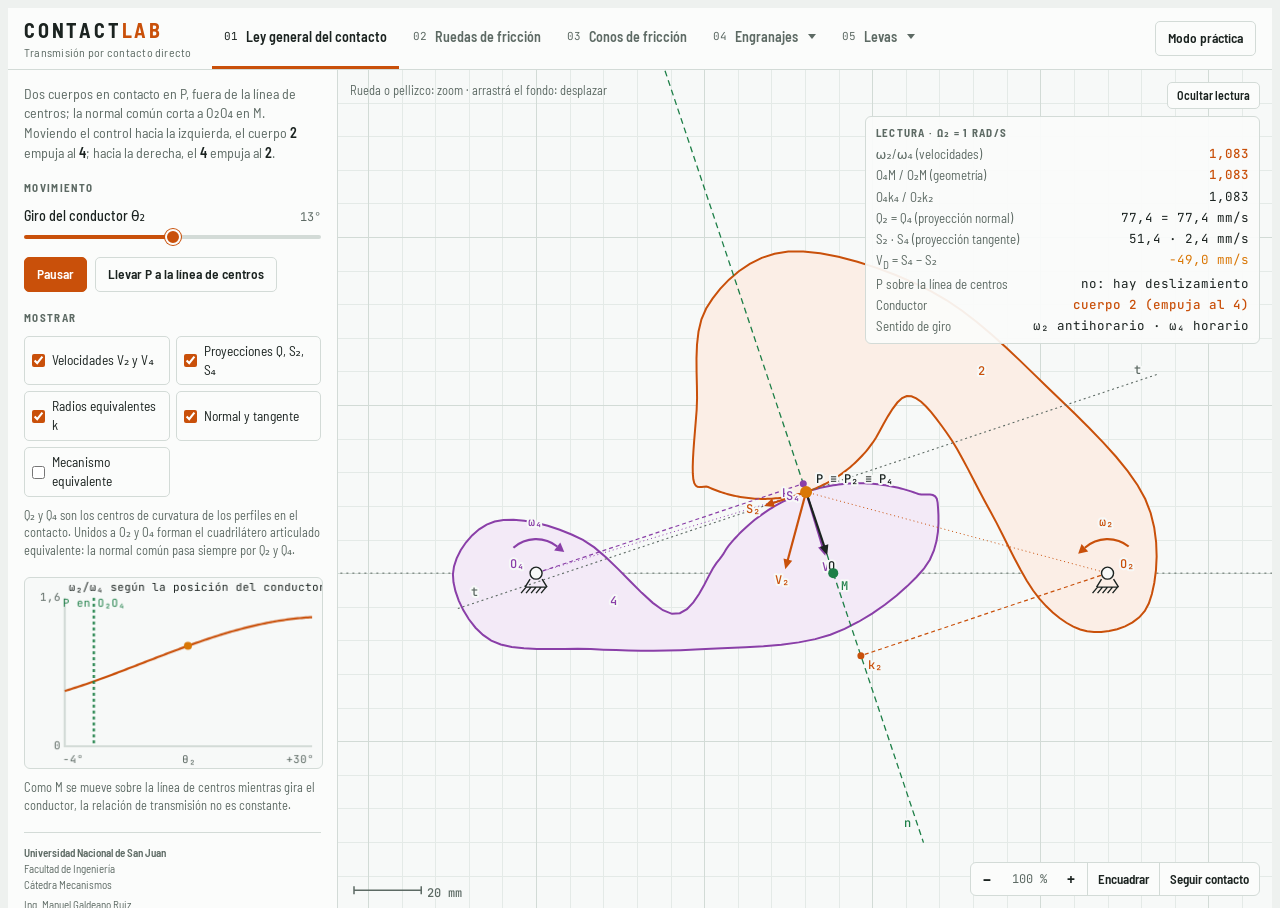
==== herramientas/contactlab.html @ d91495c5 "Primera version del sitio" ====
<!DOCTYPE html>
<html lang="es">
<meta charset="UTF-8">
<meta name="viewport" content="width=device-width, initial-scale=1, viewport-fit=cover">
<!--
  CONTACTLAB — Transmisión por contacto directo
  Universidad Nacional de San Juan — Facultad de Ingeniería — Cátedra Mecanismos
  Desarrollo: Ing. Manuel Galdeano Ruiz
  Material didáctico de la Cátedra Mecanismos (FI-UNSJ).
-->
<meta name="author" content="Ing. Manuel Galdeano Ruiz — Cátedra Mecanismos, Facultad de Ingeniería, Universidad Nacional de San Juan">
<title>CONTACTLAB</title>
<link rel="preconnect" href="https://fonts.googleapis.com">
<link rel="preconnect" href="https://fonts.gstatic.com" crossorigin>
<link rel="stylesheet" href="https://fonts.googleapis.com/css2?family=Barlow+Semi+Condensed:wght@400;500;600;700&family=JetBrains+Mono:wght@400;500&display=swap">
<style>
/* Layout: banco de trabajo — barra de módulos arriba, panel de control a la izquierda, lámina milimetrada a la derecha */
:root{
  --bg:#eef1ef; --panel:#fbfcfb; --canvas:#f7f9f8; --ink:#1b2320; --muted:#5d6a64; --line:#d3dbd7;
  --grid:#e4eae7; --grid2:#d2dbd6;
  --b1:#c9500a; --b1f:#fbeee6; --b2:#8a3fa8; --b2f:#f3eaf7; --geo:#1d7f47; --hot:#d97706; --warn:#c0392b;
  --accent:#c9500a; --accent-ink:#ffffff;
  --l1:#6b7570; --l2:#1f6fb2; --l3:#1d7f47; --l4:#c9500a; --l5:#8a3fa8; --l6:#0f8b8d;
  --f-ui:"Barlow Semi Condensed","Arial Narrow",system-ui,sans-serif;
  --f-mono:"JetBrains Mono",ui-monospace,"SFMono-Regular",Consolas,monospace;
}
@media (prefers-color-scheme: dark){ :root:not([data-theme="light"]){
  --bg:#0f1412; --panel:#151b19; --canvas:#111715; --ink:#e4eae7; --muted:#8f9d97; --line:#2a3430;
  --grid:#18201d; --grid2:#222c28;
  --b1:#ff8a3d; --b1f:rgba(255,138,61,.13); --b2:#c693e6; --b2f:rgba(198,147,230,.13); --geo:#4fcf89; --hot:#ffc24a; --warn:#ff6b5b;
  --accent:#ff8a3d; --accent-ink:#1b1208; --l1:#a3ada8; --l2:#6aaef0; --l3:#4fcf89; --l4:#ff8a3d; --l5:#c693e6; --l6:#4fd1d3; color-scheme:dark }}
:root[data-theme="dark"]{
  --bg:#0f1412; --panel:#151b19; --canvas:#111715; --ink:#e4eae7; --muted:#8f9d97; --line:#2a3430;
  --grid:#18201d; --grid2:#222c28;
  --b1:#ff8a3d; --b1f:rgba(255,138,61,.13); --b2:#c693e6; --b2f:rgba(198,147,230,.13); --geo:#4fcf89; --hot:#ffc24a; --warn:#ff6b5b;
  --accent:#ff8a3d; --accent-ink:#1b1208; --l1:#a3ada8; --l2:#6aaef0; --l3:#4fcf89; --l4:#ff8a3d; --l5:#c693e6; --l6:#4fd1d3; color-scheme:dark }

html,body{height:100%}
[hidden]{display:none!important}
body{background:var(--bg);color:var(--ink);font-family:var(--f-ui);font-size:15px;line-height:1.4}
.app{display:grid;grid-template-rows:auto 1fr;height:100%}

.top{display:flex;align-items:stretch;gap:20px;padding-inline:16px;background:var(--panel);border-bottom:1px solid var(--line);flex-wrap:wrap}
.brand{display:flex;flex-direction:column;justify-content:center;padding-block:8px}
.brand b{font-weight:700;font-size:20px;letter-spacing:.14em}
.brand b span{color:var(--accent)}
.brand small{font-size:12px;color:var(--muted);letter-spacing:.02em}
.tabs{display:flex;gap:2px;overflow-x:auto;min-width:0;flex:1}
.tab{all:unset;cursor:pointer;display:flex;align-items:center;gap:8px;padding:0 12px;font-size:14px;font-weight:600;color:var(--muted);border-bottom:3px solid transparent;white-space:nowrap;min-height:52px}
.tab .n{font-family:var(--f-mono);font-size:11px;font-weight:400}
.tab .soon{font-size:10px;font-weight:600;letter-spacing:.08em;text-transform:uppercase;border:1px solid var(--line);padding:1px 5px;border-radius:3px}
.tab:hover{color:var(--ink)}
.tab[aria-selected="true"]{color:var(--ink);border-bottom-color:var(--accent)}
.tab:focus-visible{outline:2px solid var(--accent);outline-offset:-2px}

.work{display:grid;grid-template-columns:330px minmax(0,1fr);min-height:0}
.panel{overflow-y:auto;background:var(--panel);border-right:1px solid var(--line);padding:14px 16px 24px;display:flex;flex-direction:column;gap:18px;min-height:0}
.sec{display:flex;flex-direction:column;gap:10px}
.sec h3{margin:0;font-size:11px;font-weight:700;letter-spacing:.12em;text-transform:uppercase;color:var(--muted)}
.lead{margin:0;font-size:14px;color:var(--muted)}
.lead strong{color:var(--ink);font-weight:600}

.seg{display:grid;grid-template-columns:1fr 1fr;border:1px solid var(--line);border-radius:6px;overflow:hidden}
.seg button{all:unset;cursor:pointer;text-align:center;padding:7px 6px;font-size:13px;font-weight:600;color:var(--muted)}
.seg button+button{border-left:1px solid var(--line)}
.seg button[aria-pressed="true"]{background:var(--ink);color:var(--panel)}
.seg button:focus-visible{outline:2px solid var(--accent);outline-offset:-2px}

.field{display:grid;grid-template-columns:1fr auto;gap:2px 8px;align-items:baseline}
.field label{font-size:14px;font-weight:500}
.field output{font-family:var(--f-mono);font-size:12px;color:var(--muted);font-variant-numeric:tabular-nums}
.field input[type=range]{grid-column:1/-1;width:100%;accent-color:var(--accent);margin:0}
.ticks{grid-column:1/-1;position:relative;height:14px;margin:0 8px}
.ticks span{position:absolute;left:var(--p);transform:translateX(-50%);font-family:var(--f-mono);font-size:10.5px;color:var(--muted)}
.ticks span::before{content:"";position:absolute;left:50%;top:-5px;width:1px;height:4px;background:var(--muted)}
.tylist{display:flex;flex-wrap:wrap;gap:5px}
.tylist span{flex-basis:100%;font-size:12px;color:var(--muted);margin-top:4px}
.tylist button{all:unset;cursor:pointer;padding:5px 10px;border:1px solid var(--line);border-radius:5px;font-size:13.5px;font-weight:600}
.tylist button[aria-pressed="true"]{background:var(--ink);color:var(--panel);border-color:var(--ink)}
.tylist button:focus-visible{outline:2px solid var(--accent);outline-offset:2px}
.tinfo{border-top:1px solid var(--line);background:var(--panel);max-height:34%;overflow:auto;padding:10px 16px 14px;flex:none}
.tinfo table{border-collapse:collapse;width:100%;font-size:13.5px;min-width:640px}
.tinfo th,.tinfo td{text-align:left;vertical-align:top;padding:5px 10px;border-bottom:1px solid var(--line)}
.tinfo thead th{font-size:12px;font-weight:700;color:var(--muted)}
.tinfo tbody th{font-weight:500;color:var(--muted);width:30%}
.tinfo td{font-family:var(--f-mono);font-size:12.5px;font-variant-numeric:tabular-nums}
.tinfo table.list{min-width:0} .tinfo table.list td{font-family:var(--f-ui);font-size:14px}
.tinfo .sel{background:color-mix(in srgb,var(--accent) 9%,transparent);color:var(--ink)}
.tinfo tr.gap th,.tinfo tr.gap td{border-top:2px solid var(--line)}
.tinfo .cap{margin-top:8px;max-width:90ch}
.legend{width:100%;height:auto;display:block}
.legend .lg-a{stroke:var(--muted)} .legend .lg-p{stroke:var(--muted)} .legend .lg-b{stroke:var(--geo)} .legend .lg-f{stroke:var(--hot)} .legend .lg-u{stroke:var(--warn)} .legend .lg-c{stroke:var(--b2)}
.legend .lg-t{fill:var(--ink);font:12.5px var(--f-ui)}
.field.flash{animation:flash 1.6s ease 2}
@keyframes flash{50%{background:color-mix(in srgb,var(--accent) 18%,transparent)}}

.toggles{display:grid;grid-template-columns:1fr 1fr;gap:6px}
.chk{display:flex;align-items:center;gap:7px;font-size:13.5px;cursor:pointer;padding:5px 7px;border:1px solid var(--line);border-radius:5px}
.chk input{accent-color:var(--accent);margin:0}
.chk i{width:10px;height:10px;border-radius:2px;flex:none}

.row{display:flex;gap:8px;flex-wrap:wrap}
.btn{all:unset;cursor:pointer;padding:7px 12px;border:1px solid var(--line);border-radius:5px;font-size:13.5px;font-weight:600;display:inline-flex;align-items:center;gap:6px}
.btn.primary{background:var(--accent);border-color:var(--accent);color:var(--accent-ink)}
.btn:hover{border-color:var(--ink)}
.btn:focus-visible{outline:2px solid var(--accent);outline-offset:2px}

#chart,#fchart,.pchart{width:100%;height:190px;display:block;border:1px solid var(--line);border-radius:6px;background:var(--canvas)}
.cap{font-size:12.5px;color:var(--muted);margin:0}

.stage{position:relative;display:flex;flex-direction:column;min-width:0;min-height:0}
.cvwrap{position:relative;flex:1;min-height:0;background:var(--canvas)}
#cv{position:absolute;inset:0;width:100%;height:100%;display:block;touch-action:none;cursor:grab}
#cv.drag{cursor:grabbing}
.readout{position:absolute;top:12px;right:12px;background:color-mix(in srgb,var(--panel) 92%,transparent);border:1px solid var(--line);border-radius:6px;padding:8px 10px;min-width:220px;pointer-events:none}
.readout dl{margin:0;display:grid;grid-template-columns:auto auto;gap:3px 14px}
.readout dt{font-size:13px;color:var(--muted)}
.readout dd{margin:0;text-align:right;font-family:var(--f-mono);font-size:12.5px;font-variant-numeric:tabular-nums}
.readout dd.key{color:var(--accent);font-weight:500}
.readout .rt{font-size:11px;font-weight:700;letter-spacing:.12em;text-transform:uppercase;color:var(--muted);margin-bottom:5px}
.hint{position:absolute;left:12px;top:12px;font-size:12.5px;color:var(--muted);pointer-events:none;max-width:calc(100% - 280px)}
.zoombar{position:absolute;right:12px;bottom:12px;display:flex;align-items:center;background:var(--panel);border:1px solid var(--line);border-radius:6px;overflow:hidden}
.zoombar button{all:unset;cursor:pointer;min-width:32px;height:32px;display:grid;place-items:center;font-size:17px;font-weight:600;color:var(--ink)}
.zoombar button.txt{font-size:13px;padding:0 10px;border-left:1px solid var(--line)}
.zoombar button:hover{background:var(--bg)}
.zoombar button[aria-pressed="true"]{background:var(--accent);color:var(--accent-ink)}
.zoombar button:focus-visible{outline:2px solid var(--accent);outline-offset:-2px}
.zoombar output{font-family:var(--f-mono);font-size:12px;min-width:52px;text-align:center;font-variant-numeric:tabular-nums;color:var(--muted)}

.guide{border-top:1px solid var(--line);background:var(--panel);padding:10px 16px 12px;display:grid;grid-template-columns:auto minmax(0,1fr);gap:6px 18px;align-items:start}
.steps{display:flex;gap:4px;grid-row:span 2}
.steps button{all:unset;cursor:pointer;width:30px;height:30px;display:grid;place-items:center;border:1px solid var(--line);border-radius:50%;font-family:var(--f-mono);font-size:12px}
.steps button[aria-current="true"]{background:var(--accent);border-color:var(--accent);color:var(--accent-ink)}
.steps button:focus-visible{outline:2px solid var(--accent);outline-offset:2px}
.guide h4{margin:0;font-size:16px;font-weight:700;text-wrap:balance}
.guide p{margin:0;font-size:14.5px;max-width:78ch;color:var(--ink)}
.guide p em{font-style:normal;font-family:var(--f-mono);font-size:12.5px}

.soonbox{position:absolute;inset:0;display:grid;place-items:center;padding:24px;overflow:auto}
.soonbox .card{max-width:560px;background:var(--panel);border:1px solid var(--line);border-radius:8px;padding:20px 22px}
.soonbox h2{margin:0 0 4px;font-size:22px;text-wrap:balance}
.soonbox ul{margin:10px 0 0;padding-left:18px;display:grid;gap:5px}
.tag{display:inline-block;font-size:10.5px;font-weight:700;letter-spacing:.1em;text-transform:uppercase;color:var(--accent);margin-bottom:6px}

@media (max-width:860px){
  html,body{height:auto}
  .app{height:auto;display:block}
  .work{display:flex;flex-direction:column}
  .stage{order:-1}
  .cvwrap{height:62vh;flex:none}
  .panel{border-right:0;border-top:1px solid var(--line);overflow:visible}
  .readout{position:static;margin:10px 16px 0;min-width:0}
  .hint{display:none}
  .guide{grid-template-columns:1fr}
  .steps{grid-row:auto}
}
@media (prefers-reduced-motion:reduce){ .field.flash{animation:none} }

.lclass table{border-collapse:collapse;width:100%;table-layout:fixed}
.lclass td{border:1px solid var(--line);padding:6px 7px;font-size:12.5px;line-height:1.35;vertical-align:top;color:var(--muted)}
.lclass td b{color:var(--ink);font-weight:600}
.lclass td em{font-style:normal;color:var(--accent);font-weight:700}
.lclass td.hit{background:color-mix(in srgb,var(--accent) 12%,transparent);border-color:var(--accent);color:var(--ink)}

.pracbtn{all:unset;cursor:pointer;align-self:center;margin-left:auto;padding:7px 12px;border:1px solid var(--line);border-radius:5px;font-size:13.5px;font-weight:600;white-space:nowrap}
.pracbtn[aria-pressed="true"]{background:var(--accent);border-color:var(--accent);color:var(--accent-ink)}
.pracbtn:focus-visible,.rotools button:focus-visible,.lnk:focus-visible{outline:2px solid var(--accent);outline-offset:2px}
.rotools{position:absolute;top:12px;right:12px;display:flex;gap:6px;z-index:3}
.rotools button{all:unset;cursor:pointer;font-size:12px;font-weight:600;padding:4px 9px;border:1px solid var(--line);border-radius:5px;background:var(--panel);color:var(--ink)}
.readout{top:46px}
.readout.collapsed{display:none}
.readout.hidevals dd{filter:blur(6px);user-select:none}
.prac{position:absolute;left:12px;bottom:56px;width:min(360px,calc(100% - 24px));background:var(--panel);border:1px solid var(--accent);border-radius:8px;padding:12px 14px;z-index:3;display:flex;flex-direction:column;gap:8px;font-size:14px}
.prac p{margin:0}
.prac .prh{display:flex;justify-content:space-between;align-items:center}
.prac input,.prac select{flex:1;min-width:0;font:inherit;padding:6px 8px;border:1px solid var(--line);border-radius:5px;background:var(--canvas);color:var(--ink)}
.prac .ok{color:var(--geo);font-weight:700} .prac .bad{color:var(--warn);font-weight:700}
.lnk{all:unset;cursor:pointer;color:var(--accent);font-weight:600;font-size:13px;text-decoration:underline;text-underline-offset:2px;align-self:flex-start}
@media (max-width:860px){ .rotools{position:static;justify-content:flex-end;margin:8px 16px 0} .prac{position:static;width:auto;margin:10px 16px 0} }

/* ---------- pestañas con menú desplegable ---------- */
.tab.dd .tl{display:flex;flex-direction:column;line-height:1.1}
.tab.dd .tl small{font-size:11.5px;font-weight:500;color:var(--muted)}
.tab.dd .tl small:empty{display:none}
.tab.dd .car{width:0;height:0;border-left:4px solid transparent;border-right:4px solid transparent;border-top:5px solid currentColor;margin-left:2px}
.tab.dd[aria-expanded="true"]{color:var(--ink);background:var(--bg)}
.ddmenu{position:fixed;z-index:20;min-width:250px;background:var(--panel);border:1px solid var(--line);border-radius:8px;padding:5px;box-shadow:0 10px 28px rgba(0,0,0,.16);display:flex;flex-direction:column}
.ddmenu button{all:unset;cursor:pointer;display:flex;gap:10px;align-items:baseline;padding:8px 10px;border-radius:5px;font-size:14px;font-weight:600;color:var(--ink)}
.ddmenu button .n{font-family:var(--f-mono);font-size:11px;font-weight:400;color:var(--muted);min-width:24px}
.ddmenu button:hover,.ddmenu button:focus-visible{background:var(--bg);outline:none}
.ddmenu button[aria-current="true"]{background:color-mix(in srgb,var(--accent) 12%,transparent)}
.ddmenu button[aria-current="true"] .n{color:var(--accent)}

/* ---------- levas ---------- */
.sel{font:inherit;font-size:13.5px;padding:6px 8px;border:1px solid var(--line);border-radius:5px;background:var(--canvas);color:var(--ink);width:100%}
.prog{display:flex;flex-direction:column;gap:4px}
.prog .ph,.prog .pr{display:grid;grid-template-columns:20px 44px 54px 50px minmax(0,1fr) 24px;gap:4px;align-items:center}
.prog .ph{font-size:11px;color:var(--muted);font-weight:600}
.prog .pr>b{font-family:var(--f-mono);font-size:11px;color:var(--muted);font-weight:400;text-align:right}
.prog select,.prog input{font:inherit;font-size:13px;padding:4px 4px;border:1px solid var(--line);border-radius:4px;background:var(--canvas);color:var(--ink);min-width:0;width:100%;box-sizing:border-box}
.prog input{font-family:var(--f-mono);font-size:12px}
.prog input:disabled,.prog select:disabled{opacity:.35}
.prog button{all:unset;cursor:pointer;text-align:center;color:var(--muted);font-size:16px;border-radius:4px}
.prog button:hover{color:var(--warn)}
.prog button:focus-visible,.sel:focus-visible{outline:2px solid var(--accent);outline-offset:1px}
.prog .auto{font-size:12px;color:var(--muted);padding-left:24px}
.sum{font-family:var(--f-mono);font-size:12px;color:var(--muted)}
.sum.bad{color:var(--warn)}
.seg.seg5{grid-template-columns:repeat(5,1fr)}
.tylist button:disabled{opacity:.35;cursor:not-allowed}
.readout.rl{top:auto;bottom:46px;left:12px;right:auto}
.rotools.rl{top:auto;bottom:12px;left:12px;right:auto}
.prac.rl{left:auto;right:12px}
@media (max-width:860px){ .readout.rl{position:static;margin:10px 16px 0} .rotools.rl{position:static} }
.readout.rb{top:auto;bottom:56px}
.tinfo.compact{max-height:28%;padding-top:4px}
.tinfo.compact th,.tinfo.compact td{padding:3px 8px}
.tinfo.compact td{font-size:12.5px!important}
.readout.rl{max-width:min(390px,calc(36vw - 140px));min-width:0}
@media (max-width:860px){ .readout.rl{max-width:none} }
.seg.seg6{grid-template-columns:repeat(6,1fr)}
.kgrid{display:grid;grid-template-columns:repeat(auto-fit,minmax(150px,1fr));gap:8px}
.kcard{border:1px solid var(--line);border-radius:7px;padding:6px 10px 8px;background:var(--canvas)}
.kcard.cur{border-color:var(--accent);box-shadow:inset 0 0 0 1px var(--accent)}
.kcard.off{opacity:.5}
.kcard h5{margin:0 0 4px;font-size:12.5px;font-weight:700;display:flex;gap:7px;align-items:center}
.kcard h5 b{display:inline-grid;place-items:center;width:18px;height:18px;border-radius:50%;background:var(--ink);color:var(--panel);font:700 10.5px var(--f-mono)}
.kcard.cur h5 b{background:var(--accent);color:var(--accent-ink)}
.kcard dl{margin:0;display:grid;grid-template-columns:auto auto;gap:2px 10px}
.kcard dt{font-size:12.5px;color:var(--muted)}
.kcard dd{margin:0;text-align:right;font:12px var(--f-mono);font-variant-numeric:tabular-nums}
.kcard dd.key{color:var(--accent);font-weight:600}
.zoombar.zt{top:48px;bottom:auto;right:22px}
.seg.seg3{grid-template-columns:repeat(3,1fr)}

/* ---------- sliders con estilo propio (iguales en todos los navegadores y temas) ---------- */
input[type=range]{-webkit-appearance:none;appearance:none;background:transparent;height:20px;cursor:pointer;margin:0;padding:0}
input[type=range]:focus{outline:none}
input[type=range]::-webkit-slider-runnable-track{height:4px;border-radius:2px;background:var(--line);border:0}
input[type=range]::-webkit-slider-thumb{-webkit-appearance:none;appearance:none;width:16px;height:16px;border-radius:50%;background:var(--accent);border:2px solid var(--panel);box-shadow:0 0 0 1px var(--accent);margin-top:-6px}
input[type=range]::-moz-range-track{height:4px;border-radius:2px;background:var(--line);border:0}
input[type=range]::-moz-range-progress{height:4px;border-radius:2px;background:var(--accent)}
input[type=range]::-moz-range-thumb{width:14px;height:14px;border-radius:50%;background:var(--accent);border:2px solid var(--panel);box-shadow:0 0 0 1px var(--accent)}
input[type=range]:focus-visible::-webkit-slider-thumb{box-shadow:0 0 0 3px color-mix(in srgb,var(--accent) 35%,transparent)}
input[type=range]:focus-visible::-moz-range-thumb{box-shadow:0 0 0 3px color-mix(in srgb,var(--accent) 35%,transparent)}
@media (forced-colors: active){ input[type=range]{forced-color-adjust:auto} }
input[type=range]::-webkit-slider-runnable-track{background:linear-gradient(to right,var(--accent) 0 var(--fill,0%),var(--line) var(--fill,0%) 100%)}

/* Créditos institucionales */
.credits{margin-top:auto;padding-top:12px;border-top:1px solid var(--line);font-size:11px;line-height:1.45;color:var(--muted)}
.credits b{display:block;font-weight:600}
.credits .c{}
.credits .d{margin-top:4px}
</style>

<div class="app">
  <header class="top">
    <div class="brand"><b>CONTACT<span>LAB</span></b><small>Transmisión por contacto directo</small></div>
    <nav class="tabs" aria-label="Módulos">
      <button class="tab" data-go="ley"><span class="n">01</span>Ley general del contacto</button>
      <button class="tab" data-go="fric"><span class="n">02</span>Ruedas de fricción</button>
      <button class="tab" data-go="cono"><span class="n">03</span>Conos de fricción</button>
      <button class="tab dd" data-menu="eng" aria-haspopup="menu" aria-expanded="false" aria-controls="menu-eng"><span class="n">04</span><span class="tl">Engranajes<small id="sub-eng"></small></span><span class="car" aria-hidden="true"></span></button>
      <button class="tab dd" data-menu="cam" aria-haspopup="menu" aria-expanded="false" aria-controls="menu-cam"><span class="n">05</span><span class="tl">Levas<small id="sub-cam"></small></span><span class="car" aria-hidden="true"></span></button>
    </nav>
    <div class="ddmenu" id="menu-eng" role="menu" aria-label="Engranajes" hidden>
      <button role="menuitem" data-go="inv"><span class="n">4.1</span>Evolvente y ley del engrane</button>
      <button role="menuitem" data-go="gear-dent"><span class="n">4.2</span>Dentado e interferencia</button>
      <button role="menuitem" data-go="gear-tipos"><span class="n">4.3</span>Tipos de engranajes</button>
      <button role="menuitem" data-go="tren"><span class="n">4.4</span>Trenes de engranajes</button>
    </div>
    <div class="ddmenu" id="menu-cam" role="menu" aria-label="Levas" hidden>
      <button role="menuitem" data-go="cam-tipos"><span class="n">5.1</span>Partes, seguidores y cierre</button>
      <button role="menuitem" data-go="cam-cons"><span class="n">5.2</span>Construcción y dimensionamiento</button>
      <button role="menuitem" data-go="cam-sva"><span class="n">5.3</span>Análisis SVA</button>
      <button role="menuitem" data-go="cam-comp"><span class="n">5.4</span>Comparar movimientos</button>
      <button role="menuitem" data-go="cam-cin"><span class="n">5.5</span>Cinética de levas</button>
    </div>
    <button class="pracbtn" id="pracbtn" aria-pressed="false">Modo práctica</button>
  </header>

  <main class="work">
    <aside class="panel" id="panel">
      <!-- ===== LEY GENERAL ===== -->
      <div data-panel="ley" class="sec" style="gap:18px" hidden>
        <p class="lead">Dos cuerpos en contacto en P, fuera de la línea de centros; la normal común corta a O₂O₄ en M. Moviendo el control hacia la izquierda, el cuerpo <strong>2</strong> empuja al <strong>4</strong>; hacia la derecha, el <strong>4</strong> empuja al <strong>2</strong>.</p>
        <div class="sec">
          <h3>Movimiento</h3>
          <div class="field"><label for="lth">Giro del conductor θ₂</label><output id="o-lth"></output><input type="range" id="lth" min="-4" max="30" step="1" value="20"></div>
          <div class="row"><button class="btn primary" id="lplay">Pausar</button><button class="btn" id="lzero">Llevar P a la línea de centros</button></div>
        </div>
        <div class="sec">
          <h3>Mostrar</h3>
          <div class="toggles">
            <label class="chk"><input type="checkbox" id="ls-vel" checked>Velocidades V₂ y V₄</label>
            <label class="chk"><input type="checkbox" id="ls-comp" checked>Proyecciones Q, S₂, S₄</label>
            <label class="chk"><input type="checkbox" id="ls-k" checked>Radios equivalentes k</label>
            <label class="chk"><input type="checkbox" id="ls-nt" checked>Normal y tangente</label>
            <label class="chk"><input type="checkbox" id="ls-eq">Mecanismo equivalente</label>
          </div>
          <p class="cap">Q₂ y Q₄ son los centros de curvatura de los perfiles en el contacto. Unidos a O₂ y O₄ forman el cuadrilátero articulado equivalente: la normal común pasa siempre por Q₂ y Q₄.</p>
        </div>
        <div class="sec">
          <canvas id="lchart" class="pchart" aria-label="Relación de velocidades según la posición del conductor"></canvas>
          <p class="cap">Como M se mueve sobre la línea de centros mientras gira el conductor, la relación de transmisión no es constante.</p>
        </div>
      </div>

      <!-- ===== CONOS DE FRICCIÓN ===== -->
      <div data-panel="cono" class="sec" style="gap:18px" hidden>
        <p class="lead">Ejes que se cortan en D. Cono <strong>2</strong> conductor y cono <strong>3</strong> conducido, en contacto a lo largo de una generatriz común.</p>
        <div class="sec">
          <h3>Contacto</h3>
          <div class="seg" role="group" aria-label="Tipo de contacto">
            <button id="cn-ext" aria-pressed="true">Exterior</button>
            <button id="cn-int" aria-pressed="false">Interior</button>
          </div>
        </div>
        <div class="sec">
          <h3>Datos de diseño</h3>
          <div class="field"><label for="cnrel">Relación ω₂/ω₃</label><output id="o-cnrel"></output><input type="range" id="cnrel" min="-100" max="100" step="1" value="43"></div>
          <div class="field"><label for="cnphi">Ángulo entre ejes φ</label><output id="o-cnphi"></output><input type="range" id="cnphi" min="20" max="160" step="1" value="90"></div>
          <p class="cap">La app calcula θ y β. En P y P′ se ven los triángulos semejantes: PC/PB = P′C′/P′B′ = ω₂/ω₃.</p>
        </div>
        <div class="sec">
          <h3>Condición de los vértices</h3>
          <div class="field"><label for="cndv">Separar el vértice del cono 3</label><output id="o-cndv"></output><input type="range" id="cndv" min="0" max="45" step="1" value="0"></div>
          <p class="cap">Con los vértices separados, la relación de radios cambia a lo largo de la generatriz: sólo un punto rueda sin deslizar y en el resto aparece velocidad de deslizamiento.</p>
        </div>
        <div class="sec">
          <canvas id="cnchart" class="pchart" aria-label="Velocidad de los puntos de la generatriz común según su distancia al vértice"></canvas>
          <p class="cap">Las velocidades son perpendiculares al plano del dibujo. Con vértices coincidentes, v₂ y v₃ son la misma recta que nace en D: rodadura pura en toda la faja.</p>
        </div>
      </div>

      <!-- ===== EVOLVENTE ===== -->
      <div data-panel="inv" class="sec" style="gap:18px" hidden>
        <p class="lead">Dos <strong>círculos base</strong> unidos por un hilo cruzado. Arrastrá cualquiera de los dos cuerpos para hacerlos girar.</p>

        <div class="sec">
          <h3>Modo</h3>
          <div class="seg" role="group" aria-label="Modo">
            <button id="m-gen" aria-pressed="true">Generación (1 par)</button>
            <button id="m-multi" aria-pressed="false">Flancos múltiples</button>
          </div>
        </div>

        <div class="sec">
          <h3>Geometría</h3>
          <div class="field"><label for="z1">N₂ · cuerpo 2 (conductor)</label><output id="o-z1"></output><input type="range" id="z1" min="10" max="40" step="1" value="24"></div>
          <div class="field"><label for="z2">N₄ · cuerpo 4 (conducido)</label><output id="o-z2"></output><input type="range" id="z2" min="10" max="40" step="1" value="16"></div>
          <div class="field" id="f-cr"><label for="cd">Distancia entre centros</label><output id="o-cd"></output><input type="range" id="cd" min="60" max="160" step="0.1" value="100"></div>
          <label class="chk" id="lock-wrap" hidden><input type="checkbox" id="lockang">Mantener el ángulo de presión al mover la distancia entre centros</label>
          <div class="field" id="f-ang"><label for="ang">Ángulo de presión</label><output id="o-ang"></output>
            <input type="range" id="ang" min="10" max="30" step="0.1" value="20" list="ang-ticks">
            <datalist id="ang-ticks"><option value="14.5"></option><option value="20"></option><option value="25"></option></datalist>
            <div class="ticks" aria-hidden="true"><span style="--p:22.5%">14,5°</span><span style="--p:50%">20°</span><span style="--p:75%">25°</span></div>
          </div>
          <p class="cap">N₂ y N₄ fijan la relación de transmisión. Con la distancia entre centros dan los radios primitivos R = O₂O₄·N/(N₂+N₄), y el ángulo de presión da los radios base r = R·cos α. Si movés sólo la distancia entre centros, los cuerpos son los mismos y lo que cambia es el ángulo de presión. En flancos múltiples podés mantener el ángulo fijo para estudiar interferencia: ahí cada distancia entre centros genera cuerpos nuevos.</p>
        </div>

        <div class="sec">
          <h3>Mostrar</h3>
          <div class="toggles">
            <label class="chk"><input type="checkbox" id="s-belt" checked><i style="background:var(--muted)"></i>Hilo cruzado</label>
            <label class="chk"><input type="checkbox" id="s-inv" checked><i style="background:var(--b1)"></i>Evolventes</label>
            <label class="chk"><input type="checkbox" id="s-geo"><i style="background:var(--geo)"></i>Normal y tangente</label>
            <label class="chk"><input type="checkbox" id="s-pitch"><i style="background:var(--geo)"></i>Primitivas + M</label>
            <label class="chk"><input type="checkbox" id="s-vel"><i style="background:var(--hot)"></i>Velocidades en P</label>
            <label class="chk"><input type="checkbox" id="s-sq" checked><i style="background:var(--b2)"></i>Cuadrados solidarios</label>
          </div>
        </div>

        <div class="sec">
          <h3>Movimiento</h3>
          <div class="row">
            <button class="btn primary" id="play">Pausar</button>
            <button class="btn" id="dir">Invertir sentido</button>
            <button class="btn" id="reset">Contacto en M</button>
          </div>
          <div class="field"><label for="spd">Velocidad de animación</label><output id="o-spd"></output><input type="range" id="spd" min="0.2" max="3" step="0.1" value="1"></div>
        </div>

        <div class="sec">
          <h3>A lo largo de la línea de acción</h3>
          <canvas id="chart" aria-label="Relación de transmisión y velocidad de deslizamiento en función de la posición del contacto"></canvas>
          <p class="cap">Eje horizontal: posición del contacto P sobre la línea de engrane, de C a E. La relación ω₄/ω₂ queda plana; el deslizamiento cambia de signo en M.</p>
        </div>
      </div>

      <!-- ===== FRICCIÓN ===== -->
      <div data-panel="fric" class="sec" style="gap:18px" hidden>
        <p class="lead">Rueda <strong>2</strong> conductora y rueda <strong>3</strong> conducida. P está sobre la línea de centros y M queda fijo: rodadura pura con relación constante, mientras la fuerza que pide la carga no supere <strong>μ·N</strong>.</p>
        <div class="sec">
          <h3>Contacto</h3>
          <div class="seg" role="group" aria-label="Tipo de contacto">
            <button id="f-ext" aria-pressed="true">Exterior</button>
            <button id="f-int" aria-pressed="false">Interior</button>
          </div>
        </div>
        <div class="sec">
          <h3>Geometría</h3>
          <div class="field"><label for="frel">Relación ω₂/ω₃</label><output id="o-frel"></output><input type="range" id="frel" min="-100" max="100" step="1" value="-29"></div>
          <div class="field"><label for="fC">Distancia entre centros O₂O₃</label><output id="o-fC"></output><input type="range" id="fC" min="40" max="220" step="1" value="130"></div>
          <p class="cap">Son los datos de diseño de la clase. La app calcula R₂ y R₃.</p>
        </div>
        <div class="sec">
          <h3>Cargas</h3>
          <div class="field"><label for="fmu">Coeficiente de rozamiento μ</label><output id="o-fmu"></output><input type="range" id="fmu" min="0.05" max="0.8" step="0.01" value="0.3"></div>
          <div class="field"><label for="fN">Fuerza de apriete N</label><output id="o-fN"></output><input type="range" id="fN" min="50" max="2000" step="10" value="600"></div>
          <div class="field"><label for="fT">Par resistente en la rueda 3 · T₃</label><output id="o-fT"></output><input type="range" id="fT" min="0" max="40" step="0.5" value="8"></div>
        </div>
        <div class="sec">
          <h3>Movimiento</h3>
          <div class="row"><button class="btn primary" id="fplay">Pausar</button></div>
        </div>
        <div class="sec">
          <h3>Capacidad de transmisión</h3>
          <canvas id="fchart" aria-label="Fuerza tangencial requerida frente al par resistente"></canvas>
          <p class="cap">La recta es F<sub>t</sub> = T₃ / R₃. Por encima de μ·N la rueda 2 patina y la relación de transmisión se pierde.</p>
        </div>
      </div>

      <!-- ===== ENGRANAJES ===== -->
      <div data-panel="gear" class="sec" style="gap:18px" hidden>
        <div class="seg" role="group" aria-label="Vista" hidden>
          <button id="gv-dent" aria-pressed="true">Dentado e interferencia</button>
          <button id="gv-tipos" aria-pressed="false">Tipos de engranajes</button>
        </div>
        <div id="gview-dent" class="sec" style="gap:18px">
        <p class="lead">Piñón <strong>(1)</strong> y rueda <strong>(2)</strong> talladas con cremallera normalizada: adendo = m, dedendo = 1,25 m, holgura en el fondo = 0,25 m.</p>
        <div class="sec">
          <h3>Diseño</h3>
          <div class="seg" role="group" aria-label="Forma de definir el par">
            <button id="gm-t" aria-pressed="true">Desde el torque</button>
            <button id="gm-m" aria-pressed="false">Elegir m y N</button>
          </div>
          <div class="field" data-gm="m" hidden><label for="gmm">Módulo m</label><output id="o-gmm"></output><input type="range" id="gmm" min="0" max="18" step="1" value="3"></div>
          <div class="field" data-gm="m" hidden><label for="gn2">N₂ · piñón</label><output id="o-gn2"></output><input type="range" id="gn2" min="5" max="80" step="1" value="10"></div>
          <div class="field" data-gm="m" hidden><label for="gn4">N₄ · rueda</label><output id="o-gn4"></output><input type="range" id="gn4" min="5" max="150" step="1" value="50"></div>
          <button class="btn" id="gpreset" data-gm="m" hidden>Ejemplo de clase: m = 1, N₂ = 10, N₄ = 50</button>
          <div class="field"><label for="gT">Torque en el piñón</label><output id="o-gT"></output><input type="range" id="gT" min="0" max="1000" step="1" value="492"></div>
          <div data-gm="t" class="sec">
          <label class="chk"><input type="checkbox" id="gnorm" checked>Redondear a módulo normalizado</label>
          <div class="field"><label for="gA">Ángulo de presión</label><output id="o-gA"></output>
            <input type="range" id="gA" min="10" max="30" step="0.1" value="20" list="ang-ticks">
            <div class="ticks" aria-hidden="true"><span style="--p:22.5%">14,5°</span><span style="--p:50%">20°</span><span style="--p:75%">25°</span></div>
          </div>
          <div class="field"><label for="gC">Distancia entre centros O₂O₄</label><output id="o-gC"></output><input type="range" id="gC" min="40" max="300" step="1" value="150"></div>
          <div class="field"><label for="gI">Relación de transmisión ω₂/ω₄ = N₄/N₂</label><output id="o-gI"></output><input type="range" id="gI" min="1" max="5" step="0.05" value="3"></div>
          <p class="cap">El torque fija la fuerza tangencial en la primitiva del piñón, F<sub>t</sub> = T/R₂, y de ahí el módulo por Lewis: m = √(F<sub>t</sub> / (10·Y·σ<sub>adm</sub>)), con ancho b = 10·m y σ<sub>adm</sub> = 150 MPa. Como los dientes son enteros, la distancia entre centros y la relación reales se ajustan levemente.</p>
          </div>
        </div>
        <div class="sec">
          <h3>Perfil del diente</h3>
          <div class="seg" role="group" aria-label="Perfil">
            <button id="gp-gen" aria-pressed="true">Tallado con cremallera</button>
            <button id="gp-th" aria-pressed="false">Sin tallar (CAD / impresión 3D)</button>
          </div>
          <p class="cap"><strong>Tallado con cremallera:</strong> la herramienta engrana con la rueda que genera. Si su cabeza pasa más allá de T₁, se come el pie del diente: es el <em>socavado por tallado</em>. Por debajo del círculo base queda la curva de acuerdo que deja la punta de la herramienta.<br><strong>Sin tallar:</strong> perfil de CAD, como en fresado de forma, inyección o impresión 3D. Evolvente desde el círculo base y flanco radial hasta la raíz. Nada se come el pie, así que la <em>interferencia de funcionamiento</em> aparece como choque entre dientes.</p>
        </div>
        <div class="sec">
          <h3>Mostrar</h3>
          <div class="toggles">
            <label class="chk"><input type="checkbox" id="gs-circ" checked>Circunferencias</label>
            <label class="chk"><input type="checkbox" id="gs-loa" checked>Línea de acción</label>
            <label class="chk"><input type="checkbox" id="gs-path" checked>Trayectoria de la cabeza</label>
            <label class="chk"><input type="checkbox" id="gs-cot" checked>Cotas</label>
            <label class="chk"><input type="checkbox" id="gs-frz">Fuerzas en M</label>
          </div>
          <svg class="legend" viewBox="0 0 300 88" role="img" aria-label="Referencias de circunferencias">
            <g fill="none" stroke-width="1.6">
              <line x1="4" y1="10" x2="34" y2="10" class="lg-a"/><line x1="154" y1="10" x2="184" y2="10" class="lg-p" stroke-dasharray="8 3 2 3"/>
              <line x1="4" y1="34" x2="34" y2="34" class="lg-b" stroke-dasharray="2 3"/><line x1="154" y1="34" x2="184" y2="34" class="lg-f" stroke-dasharray="6 4"/>
              <line x1="4" y1="56" x2="34" y2="56" class="lg-u" stroke-width="3.5"/>
              <line x1="4" y1="80" x2="34" y2="80" class="lg-c" stroke-width="2" stroke-dasharray="1 3" stroke-linecap="round"/>
            </g>
            <g class="lg-t"><text x="42" y="14">Cabeza (r + m)</text><text x="192" y="14">Primitiva</text><text x="42" y="38">Base</text><text x="192" y="38">Raíz (r − 1,25 m)</text><text x="42" y="60">Flanco socavado / en interferencia</text><text x="42" y="84">Hasta dónde toca la cabeza de la rueda</text></g>
          </svg>
        </div>
        <div class="sec">
          <h3>Movimiento</h3>
          <div class="row">
            <button class="btn primary" id="gplay">Pausar</button>
            <button class="btn" id="gdir">Invertir sentido</button>
          </div>
          <div class="field"><label for="gspd">Velocidad de animación</label><output id="o-gspd"></output><input type="range" id="gspd" min="0.2" max="3" step="0.1" value="1"></div>
        </div>
        <div class="sec">
          <h3>Juego circunferencial</h3>
          <div class="field"><label for="gdc">Separar los centros ΔO₂O₄</label><output id="o-gdc"></output><input type="range" id="gdc" min="0" max="0.6" step="0.01" value="0"></div>
          <div class="seg" role="group" aria-label="Tipo de movimiento">
            <button id="gmv-c" aria-pressed="true">Giro continuo</button>
            <button id="gmv-a" aria-pressed="false">Alternativo</button>
          </div>
          <p class="cap">Al separar los centros aparece juego. En movimiento alternativo, cada vez que el piñón invierte el giro recorre el juego sin mover la rueda y después la golpea con el otro flanco.</p>
        </div>
        <div class="sec">
          <h3>Fuerzas</h3>
          <div class="field"><label for="grpm">Velocidad del piñón n</label><output id="o-grpm"></output><input type="range" id="grpm" min="50" max="3000" step="10" value="1000"></div>
          <p class="cap">Activá "Fuerzas en M" en Mostrar. Con "Elegir m y N" el torque sólo define las fuerzas.</p>
        </div>
        </div>

        <div id="gview-tipos" class="sec" style="gap:18px" hidden>
          <div class="sec">
            <h3>Tipo</h3>
            <div id="tylist" class="tylist">
              <span>Ejes paralelos</span>
              <button data-ty="recto">Recto</button><button data-ty="heli" aria-pressed="true">Helicoidal</button><button data-ty="bihe">Bihelicoidal</button><button data-ty="crem">Piñón-cremallera</button>
              <span>Ejes que se cortan</span>
              <button data-ty="conico">Cónico espiral</button>
              <span>Ejes que se cruzan</span>
              <button data-ty="sinfin">Sinfín-corona</button><button data-ty="hipoide">Hipoide</button>
            </div>
          </div>
          <div class="sec">
            <h3>Datos</h3>
            <div class="seg" data-for="par" role="group" aria-label="Base de comparación">
              <button id="tb-mn" aria-pressed="true">Igual módulo normal</button>
              <button id="tb-mt" aria-pressed="false">Igual diámetro y paso</button>
            </div>
            <div class="field" data-for="par crem"><label for="tT">Torque en el piñón</label><output id="o-tT"></output><input type="range" id="tT" min="0" max="1000" step="1" value="530"></div>
            <div class="field" data-for="par crem sinfin"><label for="tm" id="l-tm">Módulo normal mₙ</label><output id="o-tm"></output><input type="range" id="tm" min="0" max="10" step="1" value="5"></div>
            <div class="field" data-for="par crem"><label for="tz">Dientes del piñón N₂</label><output id="o-tz"></output><input type="range" id="tz" min="12" max="60" step="1" value="20"></div>
            <div class="field" data-for="par conico hipoide"><label for="ti">Relación de transmisión</label><output id="o-ti"></output><input type="range" id="ti" min="1" max="5" step="0.05" value="2"></div>
            <div class="field" data-for="par"><label for="tb">Ancho del diente b</label><output id="o-tb"></output><input type="range" id="tb" min="6" max="20" step="1" value="10"></div>
            <div class="field" data-for="par"><label for="tbeta">Ángulo de hélice β</label><output id="o-tbeta"></output><input type="range" id="tbeta" min="5" max="45" step="1" value="20"></div>
            <div class="field" data-for="par crem"><label for="tan">Ángulo de presión</label><output id="o-tan"></output>
              <input type="range" id="tan" min="10" max="30" step="0.1" value="20" list="ang-ticks">
              <div class="ticks" aria-hidden="true"><span style="--p:22.5%">14,5°</span><span style="--p:50%">20°</span><span style="--p:75%">25°</span></div>
            </div>
            <div class="field" data-for="crem"><label for="tn">Velocidad del piñón</label><output id="o-tn"></output><input type="range" id="tn" min="10" max="3000" step="10" value="300"></div>
            <div class="field" data-for="sinfin"><label for="tzw">Entradas del sinfín</label><output id="o-tzw"></output><input type="range" id="tzw" min="1" max="4" step="1" value="1"></div>
            <div class="field" data-for="sinfin"><label for="tZ2w">Dientes de la corona N</label><output id="o-tZ2w"></output><input type="range" id="tZ2w" min="20" max="80" step="1" value="40"></div>
            <div class="field" data-for="sinfin"><label for="tq">Factor de diámetro q = D/m</label><output id="o-tq"></output><input type="range" id="tq" min="6" max="16" step="1" value="10"></div>
            <div class="field" data-for="sinfin"><label for="tmu">Coeficiente de rozamiento μ</label><output id="o-tmu"></output><input type="range" id="tmu" min="0.01" max="0.12" step="0.005" value="0.05"></div>
            <div class="field" data-for="conico"><label for="tsig">Ángulo entre ejes φ</label><output id="o-tsig"></output><input type="range" id="tsig" min="45" max="135" step="1" value="90"></div>
            <div class="field" data-for="hipoide"><label for="tE">Desplazamiento E</label><output id="o-tE"></output><input type="range" id="tE" min="0" max="25" step="1" value="12"></div>
            <p class="cap" data-for="par">El recto usa β = 0. Para el bihelicoidal β suele estar entre 25° y 40°, porque la fuerza axial se anula entre hélices.</p>
            <p class="cap" data-for="sinfin">Probá 1 entrada con μ alto: el ángulo de avance queda por debajo del de rozamiento y la corona ya no puede mover al sinfín.</p>
          </div>
          <div class="sec"><h3>Movimiento</h3><div class="row"><button class="btn primary" id="tplay">Pausar</button></div></div>
        </div>
      </div>

      <!-- ===== TRENES ===== -->
      <div data-panel="tren" class="sec" style="gap:18px" hidden>
        <p class="lead">Rt = n salida / n entrada. Cada par de contacto exterior aporta un factor (−N impulsora / N impulsada).</p>
        <div class="sec">
          <h3>Tipo de tren</h3>
          <div class="tylist">
            <button id="tr-simple" aria-pressed="true">Simple</button><button id="tr-nrev">Compuesto no revertido</button><button id="tr-rev">Compuesto revertido</button>
          </div>
        </div>
        <div class="sec" data-tr="s">
          <h3>Ruedas</h3>
          <div class="field"><label for="trcnt">Cantidad</label><output id="o-trcnt"></output><input type="range" id="trcnt" min="2" max="5" step="1" value="3"></div>
          <div class="field"><label for="trN0">N₂</label><output id="o-trN0"></output><input type="range" id="trN0" min="8" max="60" step="1" value="20"></div><div class="field"><label for="trN1">N₃</label><output id="o-trN1"></output><input type="range" id="trN1" min="8" max="60" step="1" value="40"></div><div class="field"><label for="trN2">N₄</label><output id="o-trN2"></output><input type="range" id="trN2" min="8" max="60" step="1" value="15"></div><div class="field"><label for="trN3">N₅</label><output id="o-trN3"></output><input type="range" id="trN3" min="8" max="60" step="1" value="30"></div><div class="field"><label for="trN4">N₆</label><output id="o-trN4"></output><input type="range" id="trN4" min="8" max="60" step="1" value="25"></div>
        </div>
        <div class="sec" data-tr="c" hidden>
          <h3>Ruedas</h3>
          <div class="field"><label for="trC0">N₂ · impulsora (eje de entrada)</label><output id="o-trC0"></output><input type="range" id="trC0" min="10" max="70" step="1" value="20"></div><div class="field"><label for="trC1">N₃ · impulsada (eje intermedio)</label><output id="o-trC1"></output><input type="range" id="trC1" min="10" max="70" step="1" value="40"></div><div class="field"><label for="trC2">N₄ · impulsora (eje intermedio)</label><output id="o-trC2"></output><input type="range" id="trC2" min="10" max="70" step="1" value="15"></div><div class="field"><label for="trC3">N₅ · impulsada (eje de salida)</label><output id="o-trC3"></output><input type="range" id="trC3" min="10" max="70" step="1" value="30"></div>
          <button class="btn" id="trfix">Ajustar N₅ para que entrada y salida sean coaxiales</button>
        </div>
        <div class="sec">
          <h3>Movimiento</h3>
          <div class="field"><label for="trn">Velocidad de entrada</label><output id="o-trn"></output><input type="range" id="trn" min="10" max="3000" step="10" value="600"></div>
          <div class="row"><button class="btn primary" id="trplay">Pausar</button></div>
        </div>
      </div>

      <!-- ===== LEVAS ===== -->
      <div data-panel="cam" class="sec" style="gap:18px" hidden>
        <p class="lead" id="cam-lead" style="order:-3"></p>
        <div class="sec" data-cv="cons" id="cam-secmode" style="order:-2">
          <div class="seg seg3" id="cam-cmode" role="group" aria-label="Qué analizar"><button data-cm="cons">Construcción</button><button data-cm="alfa">Ángulo de presión</button><button data-cm="rod">Radio del rodillo</button></div>
        </div>
        <div class="sec" data-cv="cons" id="cam-secrod" style="order:-2">
          <h3>Radio del rodillo</h3>
          <div class="field"><label for="cam-rr0">Radio del rodillo r (y de la herramienta de tallado)</label><output id="o-cam-rr0"></output><input type="range" id="cam-rr0" min="2" max="45" step="0.5"></div>
          <button class="btn" id="cam-lobes">Cargar una leva de dos lóbulos (zonas cóncavas y convexas)</button>
        </div>
        <div class="sec" data-cv="tipos">
          <div class="toggles"><label class="chk"><input type="checkbox" id="cam-parts">Nombrar las partes</label><label class="chk"><input type="checkbox" id="cam-tab">Tabla de seguidores y cierres</label></div>
        </div>
        <div class="sec" data-cv="tipos">
          <h3>Mecanismo</h3>
          <div class="tylist" id="cam-mov">
            <span>Leva de rotación</span><button data-mov="rt">Seguidor de traslación</button><button data-mov="ro">Seguidor oscilante</button>
            <span>Leva de traslación</span><button data-mov="tt">Seguidor de traslación</button>
          </div>
        </div>
        <div class="sec" data-cv="tipos sva cons cin">
          <h3>Seguidor</h3>
          <div class="tylist" id="cam-fol"><button data-fol="cuchillo">Filo de cuchillo</button><button data-fol="rodillo">Rodillo</button><button data-fol="plano">Cara plana</button><button data-fol="hongo">Hongo</button></div>
          <div class="seg" data-cv="tipos" role="group" aria-label="Tipo de cierre"><button id="cam-cf">Cierre de fuerza</button><button id="cam-cfo">Cierre de forma</button></div>
          <p class="cap" id="cam-folcap"></p>
          <div class="field"><label for="cam-rp" id="l-cam-rp">Radio primitivo r<sub>p</sub></label><output id="o-cam-rp"></output><input type="range" id="cam-rp" min="10" max="120" step="0.5"></div>
          <div class="field" data-fol="rodillo"><label for="cam-rr">Radio del rodillo</label><output id="o-cam-rr"></output><input type="range" id="cam-rr" min="3" max="30" step="0.5"></div>
          <div class="field" data-fol="hongo"><label for="cam-rh">Radio de la cara del hongo</label><output id="o-cam-rh"></output><input type="range" id="cam-rh" min="12" max="80" step="1"></div>
          <div class="field" data-ecc><label for="cam-ecc">Excentricidad ε</label><output id="o-cam-ecc"></output><input type="range" id="cam-ecc" min="-40" max="40" step="1"></div>
        </div>
        <div class="sec" data-cv="tipos sva cons cin" id="cam-secprog">
          <h3>Programa de movimiento</h3>
          <div class="prog" id="cam-prog"></div>
          <div class="row" style="align-items:center"><button class="btn" id="cam-add">Agregar tramo</button><button class="btn" id="cam-reset">Restablecer</button><output id="cam-sum" class="sum"></output></div>
          <div class="field"><label for="cam-w">Velocidad de la leva ω</label><output id="o-cam-w"></output><input type="range" id="cam-w" min="0" max="1000" step="1"></div>
          <div class="seg" role="group" aria-label="Sentido de giro"><button id="cam-ccw">Antihorario</button><button id="cam-cw">Horario</button></div>
        </div>
        <div class="sec" data-cv="sva">
          <h3>Diagramas</h3>
          <div class="toggles">
            <label class="chk"><input type="checkbox" id="cs-y">Desplazamiento y</label>
            <label class="chk"><input type="checkbox" id="cs-v">Velocidad ẏ (1ª derivada)</label>
            <label class="chk"><input type="checkbox" id="cs-a">Aceleración ÿ (2ª derivada)</label>
            <label class="chk"><input type="checkbox" id="cs-j">Sobreaceleración (3ª derivada)</label>
            <label class="chk"><input type="checkbox" id="cs-al">Ángulo de presión α</label>
          </div>
          <p class="cap">Las flechas ∞ marcan los saltos de la derivada anterior: un salto de velocidad es una aceleración infinita (golpe); un salto de aceleración, una sobreaceleración infinita.</p>
        </div>
        <div class="sec" data-cv="cons">
          <h3>Pasos de la construcción</h3>
          <div class="seg seg5" id="cam-steps" role="group" aria-label="Paso"><button data-st="1">1</button><button data-st="2">2</button><button data-st="3">3</button><button data-st="4">4</button><button data-st="5">5</button></div>
          <p class="cap" id="cam-stcap"></p>
          <div class="field"><label for="cam-n">Divisiones del ciclo</label><output id="o-cam-n"></output><input type="range" id="cam-n" min="6" max="36" step="1"></div>
          <div class="field"><label for="cam-k">Posición resaltada k</label><output id="o-cam-k"></output><input type="range" id="cam-k" min="0" max="12" step="1"></div>
        </div>
        <div class="sec" data-cv="cons">
          <h3>Dimensionamiento</h3>
          <div class="field"><label for="cam-aadm">Ángulo de presión admisible</label><output id="o-cam-aadm"></output><input type="range" id="cam-aadm" min="20" max="40" step="0.5"></div>
          <div class="row"><button class="btn" id="cam-rpap">r<sub>p</sub> en ẏ máx (apunte)</button><button class="btn" id="cam-rpex">r<sub>p</sub> mínimo exacto</button></div>
          <button class="btn" id="cam-kmax">Llevar k al α máximo de la subida</button>
          <p class="cap" id="cam-alcap" hidden>En el diagrama dibujado el ángulo α′ depende de la escala de abscisas. Al enrollar el diagrama sobre la leva, el ángulo real corresponde a una abscisa de longitud 2π·r_A, con r_A = r_p + y en ese punto: tg α = ẏ/(ω·(r_p + y)). Cada punto necesita su propio diagrama sin distorsión.</p>
          <p class="cap">El apunte calcula r<sub>p</sub> = ẏ<sub>máx</sub>/(ω·tg α) − y en el punto de velocidad máxima. El mínimo exacto revisa todo el ciclo, porque α puede ser mayor en otro punto donde y es menor. Ninguno de los dos depende de ω.</p>
        </div>
        <div class="sec" data-cv="comp">
          <h3>Leyes a comparar</h3>
          <div class="toggles" id="cam-laws"><label class="chk"><input type="checkbox" data-law="uni"><i style="background:var(--l1)"></i>Velocidad constante</label><label class="chk"><input type="checkbox" data-law="par"><i style="background:var(--l2)"></i>Parabólico</label><label class="chk"><input type="checkbox" data-law="arm"><i style="background:var(--l3)"></i>Armónico</label><label class="chk"><input type="checkbox" data-law="cic"><i style="background:var(--l4)"></i>Cicloidal</label><label class="chk"><input type="checkbox" data-law="p345"><i style="background:var(--l5)"></i>Polinomio 3-4-5</label><label class="chk"><input type="checkbox" data-law="p4567"><i style="background:var(--l6)"></i>Polinomio 4-5-6-7</label></div>
          <p class="cap">Subida normalizada: u = θ/β entre 0 y 1, con reposos antes y después. Los valores de las curvas son los coeficientes de cada ley.</p>
        </div>
        <div class="sec" data-cv="comp">
          <h3>Valores para la tabla</h3>
          <div class="field"><label for="cmp-h">Carrera h</label><output id="o-cmp-h"></output><input type="range" id="cmp-h" min="5" max="80" step="1"></div>
          <div class="field"><label for="cmp-b">Ángulo de subida β</label><output id="o-cmp-b"></output><input type="range" id="cmp-b" min="30" max="180" step="5"></div>
          <div class="field"><label for="cmp-n">Velocidad de la leva</label><output id="o-cmp-n"></output><input type="range" id="cmp-n" min="10" max="1500" step="10"></div>
        </div>
        <div class="sec" data-cv="cin">
          <div class="seg" role="group" aria-label="Modo"><button id="ck-graf">Trazado en una posición</button><button id="ck-ciclo">A lo largo del ciclo</button></div>
          <div id="ck-stepsec" class="sec">
            <h3>Pasos del método de los dos polos</h3>
            <div class="seg seg6" id="ck-steps" role="group" aria-label="Paso"><button data-ks="1">1</button><button data-ks="2">2</button><button data-ks="3">3</button><button data-ks="4">4</button><button data-ks="5">5</button><button data-ks="6">6</button></div>
            <p class="cap" id="ck-cap"></p>
          </div>
        </div>
        <div class="sec" data-cv="cin">
          <h3>Cargas sobre el seguidor</h3>
          <div class="field"><label for="ck-m">Masa del seguidor m</label><output id="o-ck-m"></output><input type="range" id="ck-m" min="0.1" max="10" step="0.1"></div>
          <div class="field"><label for="ck-k">Rigidez del resorte k</label><output id="o-ck-k"></output><input type="range" id="ck-k" min="0" max="10" step="0.1"></div>
          <div class="field"><label for="ck-F0">Precarga del resorte F₀</label><output id="o-ck-F0"></output><input type="range" id="ck-F0" min="0" max="300" step="1"></div>
          <div class="field"><label for="ck-FE">Fuerza externa F_E</label><output id="o-ck-FE"></output><input type="range" id="ck-FE" min="0" max="300" step="1"></div>
          <div class="field"><label for="ck-mu">Rozamiento en la guía μ</label><output id="o-ck-mu"></output><input type="range" id="ck-mu" min="0" max="0.4" step="0.01"></div>
          <div class="field"><label for="ck-g">Largo de la guía AB</label><output id="o-ck-g"></output><input type="range" id="ck-g" min="15" max="120" step="1"></div>
          <p class="cap">F_S = F_E + F_R + F_I, con F_R = F₀ + k·y y F_I = m·ÿ. Con la leva lenta la inercia casi no pesa: subí ω para ver cómo cambia F_S. En el ciclo, rojo claro: F_S &lt; 0 (despegue); rojo intenso: atascamiento.</p>
        </div>
        <div class="sec" data-cv="tipos sva cin">
          <h3>Movimiento</h3>
          <div class="field"><label for="cam-th">Giro de la leva θ</label><output id="o-cam-th"></output><input type="range" id="cam-th" min="0" max="360" step="1">
            <div class="ticks" id="cam-thticks" aria-hidden="true"><span id="cam-thmark">α máx</span></div></div>
          <button class="btn" id="cam-worst" data-cv="cin">Ir a la posición más desfavorable (α máx en la subida)</button>
          <div class="row"><button class="btn primary" id="cam-play">Pausar</button></div>
        </div>
      </div>

      <!-- ===== PRÓXIMOS ===== -->
      <div data-panel="soon" class="sec" hidden>
        <p class="lead" id="soon-lead"></p>
      </div>
      <div class="credits" aria-label="Créditos">
        <b>Universidad Nacional de San Juan</b>
        Facultad de Ingeniería<br>
        <span class="c">Cátedra Mecanismos</span>
        <div class="d">Ing. Manuel Galdeano Ruiz</div>
      </div>
    </aside>

    <section class="stage">
      <div class="cvwrap">
        <canvas id="cv"></canvas>
        <div class="hint" id="hint">Arrastrá un cuerpo para girarlo</div>
        <div class="zoombar" id="zoombar" role="group" aria-label="Zoom">
          <button id="z-out" aria-label="Alejar">−</button>
          <output id="z-val">100 %</output>
          <button id="z-in" aria-label="Acercar">+</button>
          <button id="z-fit" class="txt">Encuadrar</button>
          <button id="z-follow" class="txt" aria-pressed="false">Seguir contacto</button>
        </div>
        <div class="soonbox" id="soonbox" hidden><div class="card" id="sooncard"></div></div>
      </div>
      <div class="rotools" id="rotools"><button id="ro-rev" hidden>Mostrar valores</button><button id="ro-col">Ocultar lectura</button></div>
      <div class="readout" id="readout"></div>
      <div class="prac" id="prac" hidden></div>
      <div class="tinfo" id="tinfo" hidden></div>
      <div class="guide" id="guide">
        <div class="steps" id="steps"></div>
        <h4 id="g-title"></h4>
        <p id="g-text"></p>
      </div>
    </section>
  </main>
</div>

<script>
(()=>{
const $ = s => document.querySelector(s);
const cv = $('#cv'), ctx = cv.getContext('2d');
let W = 0, H = 0, DPR = 1;
const DEG = Math.PI/180;

/* ---------- utilidades ---------- */
const V = (x,y)=>({x,y});
const add=(a,b)=>V(a.x+b.x,a.y+b.y), sub=(a,b)=>V(a.x-b.x,a.y-b.y), mul=(a,k)=>V(a.x*k,a.y*k);
const dot=(a,b)=>a.x*b.x+a.y*b.y, hyp=a=>Math.hypot(a.x,a.y);
const ue = a=>V(Math.cos(a),Math.sin(a)), up = a=>V(-Math.sin(a),Math.cos(a));
const clamp=(x,a,b)=>Math.max(a,Math.min(b,x));
const pmod=(a,n)=>((a%n)+n)%n;
const fmt=(x,d=2)=>x.toLocaleString('es-AR',{minimumFractionDigits:d,maximumFractionDigits:d});
const reduced = matchMedia('(prefers-reduced-motion: reduce)').matches;

/* ---------- colores desde los tokens ---------- */
const C = {};
function readColors(){ const cs=getComputedStyle(document.documentElement);
  ['canvas','ink','muted','line','grid','grid2','b1','b1f','b2','b2f','geo','hot','warn','panel','l1','l2','l3','l4','l5','l6'].forEach(k=>C[k]=cs.getPropertyValue('--'+k).trim()); }
readColors();
matchMedia('(prefers-color-scheme: dark)').addEventListener('change',()=>{readColors();requestDraw();});
new MutationObserver(()=>{readColors();requestDraw();}).observe(document.documentElement,{attributes:true,attributeFilter:['data-theme']});

/* ---------- vista (mundo en mm -> pantalla) ---------- */
const view={s:1,ox:0,oy:0};
/* cámara por módulo: z = zoom sobre el encuadre automático, pan = corrimiento en mm,
   follow = centrar en el punto de contacto */
const CAMS={}; ['ley','fric','cono','inv','gear','tren','cam'].forEach(k=>CAMS[k]={z:1,pan:V(0,0),follow:false});
const cam=()=>CAMS[mod]||CAMS.inv;
const ZMIN=.5, ZMAX=60;
let base={s:1,c:V(0,0),cx:0,cy:0};
// R opcional: rectángulo de pantalla donde encuadrar (por defecto, todo el lienzo)
function fit(x0,y0,x1,y1,focus=null,R=null){ const pad=R?16:30, k=cam(), w=R?R.w:W, h=R?R.h:H;
  base.s=Math.min((w-2*pad)/(x1-x0),(h-2*pad)/(y1-y0)); base.cx=R?R.x+w/2:W/2; base.cy=R?R.y+h/2:H/2;
  base.c= (k.follow&&focus)? focus : V((x0+x1)/2,(y0+y1)/2);
  view.s=base.s*k.z; const c=add(base.c,k.pan);
  view.ox=base.cx-view.s*c.x; view.oy=base.cy-view.s*c.y; }
function zoomAt(q,f){ // q: punto de pantalla que queda fijo
  const k=cam(), z2=clamp(k.z*f,ZMIN,ZMAX); if(z2===k.z) return;
  const m=toW(q), s2=base.s*z2;
  const c2=V(m.x-(q.x-base.cx)/s2, m.y-(q.y-base.cy)/s2);
  k.z=z2; k.pan=sub(c2,base.c); syncZoomUI(); requestDraw(); }
function resetView(){ const k=cam(); k.z=1; k.pan=V(0,0); syncZoomUI(); requestDraw(); }
const S = p=>V(view.ox+view.s*p.x, view.oy+view.s*p.y);
const toW = q=>V((q.x-view.ox)/view.s,(q.y-view.oy)/view.s);

function resize(){ const r=cv.getBoundingClientRect(); DPR=window.devicePixelRatio||1; W=r.width; H=r.height;
  cv.width=Math.max(1,Math.round(W*DPR)); cv.height=Math.max(1,Math.round(H*DPR)); requestDraw(); }
new ResizeObserver(resize).observe(cv.parentElement);

/* ---------- primitivas de dibujo ---------- */
function clear(){ ctx.setTransform(DPR,0,0,DPR,0,0); ctx.fillStyle=C.canvas; ctx.fillRect(0,0,W,H); }
function grid(R){ // papel milimetrado: 10 mm y 50 mm (R opcional: sólo dentro de ese rectángulo)
  if(R){ ctx.save(); ctx.beginPath(); ctx.rect(R.x,R.y,R.w,R.h); ctx.clip(); }
  const a=toW(V(R?R.x:0,R?R.y:0)), b=toW(V(R?R.x+R.w:W,R?R.y+R.h:H));
  for(const [step,col,al] of [[1,C.grid,.7],[10,C.grid,1],[50,C.grid2,1]]){
    if(step*view.s<7) continue;
    ctx.globalAlpha=al; ctx.strokeStyle=col; ctx.lineWidth=1; ctx.beginPath();
    for(let x=Math.ceil(a.x/step)*step;x<=b.x;x+=step){const X=Math.round(S(V(x,0)).x)+.5;ctx.moveTo(X,0);ctx.lineTo(X,H);}
    for(let y=Math.ceil(a.y/step)*step;y<=b.y;y+=step){const Y=Math.round(S(V(0,y)).y)+.5;ctx.moveTo(0,Y);ctx.lineTo(W,Y);}
    ctx.stroke(); ctx.globalAlpha=1;
  }
  // barra de escala (longitud redonda entre 60 y 180 px)
  const mm=[0.5,1,2,5,10,20,50,100,200,500].find(v=>v*view.s>=60)||500;
  const L=mm*view.s, x=R?R.x+12:16, y=R?R.y+R.h-14:H-18;
  ctx.strokeStyle=C.muted; ctx.lineWidth=1.5; ctx.beginPath(); ctx.moveTo(x,y); ctx.lineTo(x+L,y); ctx.moveTo(x,y-4);ctx.lineTo(x,y+4);ctx.moveTo(x+L,y-4);ctx.lineTo(x+L,y+4); ctx.stroke();
  label(fmt(mm,mm<1?1:0)+' mm', V(x+L+6,y+4), C.muted, 'left', true);
  if(R) ctx.restore();
}
function line(a,b,col,w=1,dash=null){ const A=S(a),B=S(b); ctx.save(); ctx.strokeStyle=col; ctx.lineWidth=w; if(dash) ctx.setLineDash(dash); ctx.beginPath(); ctx.moveTo(A.x,A.y); ctx.lineTo(B.x,B.y); ctx.stroke(); ctx.restore(); }
function circle(c,r,stroke,w=1,fill=null,dash=null){ const P=S(c); ctx.save(); if(dash) ctx.setLineDash(dash); ctx.beginPath(); ctx.arc(P.x,P.y,r*view.s,0,2*Math.PI); if(fill){ctx.fillStyle=fill;ctx.fill();} if(stroke){ctx.strokeStyle=stroke;ctx.lineWidth=w;ctx.stroke();} ctx.restore(); }
function dotp(c,rad,col){ const P=S(c); ctx.fillStyle=col; ctx.beginPath(); ctx.arc(P.x,P.y,rad,0,2*Math.PI); ctx.fill(); }
function label(t,p,col,align='left',screen=false,dx=0,dy=0){ const P=screen?p:S(p); ctx.save(); ctx.font='500 12px '+getComputedStyle(document.body).getPropertyValue('--f-mono');
  ctx.textAlign=align; ctx.textBaseline='middle'; ctx.lineJoin='round'; ctx.strokeStyle=C.canvas; ctx.lineWidth=4; ctx.strokeText(t,P.x+dx,P.y+dy); ctx.fillStyle=col; ctx.fillText(t,P.x+dx,P.y+dy); ctx.restore(); }
function arrow(from,vec,col,txt){ // from en mundo, vec en px de pantalla
  const A=S(from), B=add(A,vec), l=hyp(vec); if(l<2) return;
  const d=mul(vec,1/l), n=V(-d.y,d.x), h=Math.min(10,l*.4);
  ctx.save(); ctx.strokeStyle=col; ctx.fillStyle=col; ctx.lineWidth=2.2; ctx.beginPath(); ctx.moveTo(A.x,A.y); ctx.lineTo(B.x-d.x*h*.8,B.y-d.y*h*.8); ctx.stroke();
  ctx.beginPath(); ctx.moveTo(B.x,B.y); ctx.lineTo(B.x-d.x*h+n.x*h*.45,B.y-d.y*h+n.y*h*.45); ctx.lineTo(B.x-d.x*h-n.x*h*.45,B.y-d.y*h-n.y*h*.45); ctx.closePath(); ctx.fill(); ctx.restore();
  if(txt) label(txt,add(B,mul(d,12)),col,'center',true);
}
function body(O,r,th,fill,col,n=32){
  circle(O,r,C.ink,1.6,fill);
  ctx.fillStyle=col;
  for(let i=0;i<n;i++){const P=S(add(O,mul(ue(th+i/n*2*Math.PI),r))); ctx.beginPath(); ctx.arc(P.x,P.y,2.4,0,2*Math.PI); ctx.fill();}
  const P=S(O); ctx.strokeStyle=C.ink; ctx.lineWidth=1; ctx.beginPath(); ctx.moveTo(P.x-8,P.y);ctx.lineTo(P.x+8,P.y);ctx.moveTo(P.x,P.y-8);ctx.lineTo(P.x,P.y+8); ctx.stroke();
}
function square(O,side,th,col){ const P=S(O); ctx.save(); ctx.translate(P.x,P.y); ctx.rotate(th); ctx.strokeStyle=col; ctx.globalAlpha=.55; ctx.lineWidth=1; ctx.setLineDash([5,5]); const s=side*view.s; ctx.strokeRect(-s/2,-s/2,s,s); ctx.restore(); }

/* ======================================================================
   MÓDULO · LEY GENERAL DEL CONTACTO (figura 2 del apunte, diap. 3–5)
   Dos cuerpos irregulares: 4 pivota en O₄ (izquierda), 2 pivota en O₂ (derecha) y es conductor.
   En la zona de contacto cada perfil tiene centro de curvatura Q₂ y Q₄ (fijos en su cuerpo):
   el contacto se resuelve exacto con el cuadrilátero equivalente O₄Q₄Q₂O₂ y la normal común es Q₂Q₄.
   ====================================================================== */
const LY={dir:-1, th:20*DEG, t:0, play:!reduced, show:{vel:true,comp:true,k:true,nt:true,eq:false}};
const LG=(()=>{
  // a θ₂ = 0 el contacto P está sobre la línea de centros; al girar el conductor, P sube
  const L=170, O4=V(0,0), O2=V(L,0), P0=V(70,0), ph=20*DEG, nd=V(Math.sin(ph),Math.cos(ph));
  const r4=50, r2=40, Q40=add(P0,mul(nd,r4)), Q20=sub(P0,mul(nd,r2));
  return {L,O4,O2,r4,r2,Q40,Q20,a2:hyp(sub(Q20,O2)),a4:hyp(sub(Q40,O4)),k:r4+r2};
})();
// contorno de cada cuerpo en su posición inicial: arco de contacto + forma libre (Catmull-Rom cerrada)
function lyOutline(arcC,r,aMid,half,extra){
  const ctrl=[]; for(let k=0;k<=12;k++){ const a=aMid-half+2*half*k/12; ctrl.push(add(arcC,mul(ue(a),r))); }
  ctrl.push(...extra);
  const pts=[], n=ctrl.length;
  for(let i=0;i<n;i++){ const p0=ctrl[(i-1+n)%n],p1=ctrl[i],p2=ctrl[(i+1)%n],p3=ctrl[(i+2)%n];
    for(let s=0;s<8;s++){ const t=s/8,t2=t*t,t3=t2*t;
      pts.push(V(0.5*((2*p1.x)+(-p0.x+p2.x)*t+(2*p0.x-5*p1.x+4*p2.x-p3.x)*t2+(-p0.x+3*p1.x-3*p2.x+p3.x)*t3),
                 0.5*((2*p1.y)+(-p0.y+p2.y)*t+(2*p0.y-5*p1.y+4*p2.y-p3.y)*t2+(-p0.y+3*p1.y-3*p2.y+p3.y)*t3))); } }
  return pts;
}
const LY_B4=lyOutline(LG.Q40,LG.r4,-90.5*DEG,0.75,[V(112,28),V(80,40),V(40,34),V(10,26),V(-18,16),V(-24,-6),V(-8,-18),V(16,-6),V(36,22)]);
const LY_B2=lyOutline(LG.Q20,LG.r2,65.5*DEG,0.75,[V(40,-20),V(36,-50),V(56,-72),V(100,-70),V(140,-50),V(176,-24),V(184,6),V(170,18),V(152,12),V(132,-10),V(114,-30),V(100,-38)]);
const rotAbout=(p,O,a)=>add(O,V((p.x-O.x)*Math.cos(a)-(p.y-O.y)*Math.sin(a),(p.x-O.x)*Math.sin(a)+(p.y-O.y)*Math.cos(a)));
function leyState(th){
  const {O2,O4,Q20,Q40,a4,k}=LG, Q2=rotAbout(Q20,O2,th);
  // Q₄: intersección del círculo (O₄, a₄) con el círculo (Q₂, k), rama más cercana a la inicial
  const d=hyp(sub(Q2,O4)), aa=(a4*a4-k*k+d*d)/(2*d), hh=Math.sqrt(Math.max(0,a4*a4-aa*aa));
  const e=mul(sub(Q2,O4),1/d), base=add(O4,mul(e,aa)), c1=add(base,mul(V(-e.y,e.x),hh)), c2=sub(base,mul(V(-e.y,e.x),hh));
  const Q4= hyp(sub(c1,Q40))<hyp(sub(c2,Q40)) ? c1 : c2;
  const th4=Math.atan2(Q4.y-O4.y,Q4.x-O4.x)-Math.atan2(Q40.y-O4.y,Q40.x-O4.x);
  const n=mul(sub(Q4,Q2),1/hyp(sub(Q4,Q2))), P=add(Q2,mul(n,LG.r2));
  return {O2,O4,Q2,Q4,P,n,th4};
}
function leyW4(th){ const h=1e-4; let d=leyState(th+h).th4-leyState(th-h).th4; d=Math.atan2(Math.sin(d),Math.cos(d)); return d/(2*h); }
function leyAnalyze(st,w4){
  const {O2,O4,P,n}=st, t=V(-n.y,n.x);
  // LY.dir = signo de dθ₂/dt en el sistema del dibujo: −1 → ω₂ antihorario (2 conduce), +1 → ω₂ horario (4 conduce)
  const V2=mul(V(-(P.y-O2.y),P.x-O2.x),LY.dir), V4=mul(V(-(P.y-O4.y),P.x-O4.x),LY.dir*w4);
  const q2=dot(V2,n), q4=dot(V4,n), s2=dot(V2,t), s4=dot(V4,t);
  const M= Math.abs(n.y)<1e-9 ? P : sub(P,mul(n,P.y/n.y));
  const foot=O=>add(P,mul(n,dot(sub(O,P),n)));
  return {t,V2,V4,q2,q4,s2,s4,VD:s4-s2,M,k2:foot(O2),k4:foot(O4)};
}
function lyPoly(pts,O,a,fill,col){ ctx.beginPath(); pts.forEach((p,i)=>{const q=S(rotAbout(p,O,a)); i?ctx.lineTo(q.x,q.y):ctx.moveTo(q.x,q.y);}); ctx.closePath(); ctx.fillStyle=fill; ctx.fill(); ctx.strokeStyle=col; ctx.lineWidth=2; ctx.stroke(); }
function pivot(O){ const P=S(O); ctx.save(); ctx.strokeStyle=C.ink; ctx.fillStyle=C.canvas; ctx.lineWidth=1.4; ctx.beginPath(); ctx.arc(P.x,P.y,6,0,2*Math.PI); ctx.fill(); ctx.stroke();
  ctx.beginPath(); ctx.moveTo(P.x-11,P.y+14); ctx.lineTo(P.x+11,P.y+14); ctx.moveTo(P.x-6,P.y+6); ctx.lineTo(P.x-11,P.y+14); ctx.moveTo(P.x+6,P.y+6); ctx.lineTo(P.x+11,P.y+14);
  for(let k=-10;k<=10;k+=5){ ctx.moveTo(P.x+k,P.y+14); ctx.lineTo(P.x+k-5,P.y+20); } ctx.stroke(); ctx.restore(); }
function drawLey(){
  const st=leyState(LY.th), w4=leyW4(LY.th), A=leyAnalyze(st,w4), {L}=LG;
  fit(-50,-120,L+40,70,A.M); clear(); grid();
  line(V(-60,0),V(L+60,0),C.muted,1,[2,4]);
  lyPoly(LY_B4,st.O4,st.th4,C.b2f,C.b2); lyPoly(LY_B2,st.O2,LY.th,C.b1f,C.b1);
  label('4',rotAbout(V(20,14),st.O4,st.th4),C.b2,'center',false,0,0); label('2',rotAbout(V(120,-50),st.O2,LY.th),C.b1,'center',false,0,0);
  if(LY.show.eq){ // cuadrilátero equivalente
    line(st.O4,st.Q4,C.b2,3); line(st.Q4,st.Q2,C.ink,3); line(st.Q2,st.O2,C.b1,3);
    for(const [q,c,nm] of [[st.Q4,C.b2,'Q₄'],[st.Q2,C.b1,'Q₂']]){ dotp(q,4,c); label(nm,q,c,'left',false,8,0); }
  }
  const P=st.P, k=Math.min(1.3,80/Math.max(hyp(A.V2),hyp(A.V4)));
  if(LY.show.nt){
    line(sub(P,mul(st.n,150)),add(P,mul(st.n,110)),C.geo,1.3,[6,4]); line(sub(P,mul(A.t,110)),add(P,mul(A.t,110)),C.muted,1.1,[2,3]);
    label('n',add(P,mul(st.n,-140)),C.geo,'center',false,-10,0); label('n',add(P,mul(st.n,104)),C.geo,'center',false,-10,0);
    label('t',add(P,mul(A.t,104)),C.muted,'center',false,0,-10); label('t',add(P,mul(A.t,-104)),C.muted,'center',false,0,-10);
  }
  if(LY.show.k){
    line(st.O2,A.k2,C.b1,1.2,[4,3]); line(st.O4,A.k4,C.b2,1.2,[4,3]); line(st.O2,P,C.b1,1,[1,3]); line(st.O4,P,C.b2,1,[1,3]);
    dotp(A.k2,3.5,C.b1); dotp(A.k4,3.5,C.b2); label('k₂',A.k2,C.b1,'left',false,7,10); label('k₄',A.k4,C.b2,'right',false,-7,10);
  }
  const onL0=Math.abs(P.y)<0.6;
  if(LY.show.vel){ arrow(P,mul(A.V2,k),C.b1,onL0?'':'V₂'); arrow(P,mul(A.V4,k),C.b2,onL0?'V₂ = V₄':'V₄'); }
  if(LY.show.comp){
    arrow(P,mul(st.n,A.q2*k),C.ink,'Q');
    arrow(P,mul(A.t,A.s2*k),C.b1,'S₂'); arrow(P,mul(A.t,A.s4*k),C.b2,'S₄');
  }
  dotp(A.M,5,C.geo); label('M',A.M,C.geo,'left',false,8,14);
  const onL=Math.abs(P.y)<0.6;
  dotp(P,6,C.hot); label(onL?'P ≡ M':'P ≡ P₂ ≡ P₄',P,C.ink,'left',false,10,-12);
  // sentidos de giro: ω₂ antihorario, ω₄ horario (pantalla)
  const rotArrow=(O,R,a0,a1,ccw,col,txt)=>{ const Pc=S(O); ctx.save(); ctx.strokeStyle=col; ctx.fillStyle=col; ctx.lineWidth=2.2;
    ctx.beginPath(); ctx.arc(Pc.x,Pc.y,R,a0,a1,ccw); ctx.stroke(); const ae=a1, dir=ccw?-1:1, tx=-Math.sin(ae)*dir, ty=Math.cos(ae)*dir, hx=Pc.x+R*Math.cos(ae), hy=Pc.y+R*Math.sin(ae);
    ctx.beginPath(); ctx.moveTo(hx+tx*9,hy+ty*9); ctx.lineTo(hx-ty*5,hy+tx*5); ctx.lineTo(hx+ty*5,hy-tx*5); ctx.closePath(); ctx.fill(); ctx.restore();
    label(txt,add(Pc,mul(ue((a0+a1)/2),R+16)),col,'center',true); };
  if(LY.dir<0){ rotArrow(st.O2,34,-0.9,-2.3,true,C.b1,'ω₂'); rotArrow(st.O4,34,-2.3,-0.9,false,C.b2,'ω₄'); }
  else { rotArrow(st.O2,34,-2.3,-0.9,false,C.b1,'ω₂'); rotArrow(st.O4,34,-0.9,-2.3,true,C.b2,'ω₄'); }
  pivot(st.O2); pivot(st.O4); label('O₂',st.O2,C.b1,'left',false,12,-8); label('O₄',st.O4,C.b2,'right',false,-12,-8);
  const O2M=Math.abs(L-A.M.x), O4M=Math.abs(A.M.x);
  const rows=[
    ['ω₂/ω₄ (velocidades)', fmt(1/Math.abs(w4),3),'key'],
    ['O₄M / O₂M (geometría)', fmt(O4M/O2M,3),'key'],
    ['O₄k₄ / O₂k₂', fmt(hyp(sub(A.k4,st.O4))/hyp(sub(A.k2,st.O2)),3)],
    ['Q₂ = Q₄ (proyección normal)', fmt(Math.abs(A.q2),1)+' = '+fmt(Math.abs(A.q4),1)+' mm/s'],
    ['S₂ · S₄ (proyección tangente)', fmt(A.s2,1)+' · '+fmt(A.s4,1)+' mm/s'],
    ['V<sub>D</sub> = S₄ − S₂', fmt(Math.abs(A.VD)<0.05?0:A.VD,1)+' mm/s', onL?'key':'hot'],
    ['P sobre la línea de centros', onL?'sí: rodadura pura, V<sub>D</sub> = 0':'no: hay deslizamiento', onL?'key':''],
    ['Conductor', LY.dir<0?'cuerpo 2 (empuja al 4)':'cuerpo 4 (empuja al 2)','key'],
    ['Sentido de giro', LY.dir<0?'ω₂ antihorario · ω₄ horario':'ω₂ horario · ω₄ antihorario'],
  ];
  $('#readout').innerHTML='<div class="rt">Lectura · ω₂ = 1 rad/s</div><dl>'+rows.map(r=>`<dt>${r[0]}</dt><dd class="${r[2]==='key'?'key':''}"${r[2]==='hot'?' style="color:var(--hot)"':''}>${r[1]}</dd>`).join('')+'</dl>';
  drawLeyChart();
}
const LY_MIN=-4*DEG, LY_MAX=30*DEG;
const lch=$('#lchart'), lx=lch.getContext('2d'); let lyCurve=null;
function drawLeyChart(){
  const r=lch.getBoundingClientRect(); if(!r.width) return; const d=DPR;
  if(lch.width!==Math.round(r.width*d)){lch.width=Math.round(r.width*d);lch.height=Math.round(r.height*d);}
  if(!lyCurve){ lyCurve=[]; for(let i=0;i<=120;i++){ const th=LY_MIN+(LY_MAX-LY_MIN)*i/120; lyCurve.push([th,1/Math.abs(leyW4(th))]); } }
  const vals=lyCurve.map(p=>p[1]), vmax=Math.max(...vals)*1.15, vmin=0;
  lx.setTransform(d,0,0,d,0,0); lx.clearRect(0,0,r.width,r.height);
  const w=r.width,h=r.height,pl=40,pr=10,pt=20,pb=22, X=t=>pl+(w-pl-pr)*(t-LY_MIN)/(LY_MAX-LY_MIN), Y=v=>h-pb-(h-pb-pt)*(v-vmin)/(vmax-vmin);
  lx.font='11px '+FM(); lx.textBaseline='middle';
  lx.strokeStyle=C.line; lx.beginPath(); lx.moveTo(pl,pt); lx.lineTo(pl,h-pb); lx.lineTo(w-pr,h-pb); lx.stroke();
  lx.strokeStyle=C.b1; lx.lineWidth=2.2; lx.beginPath(); lyCurve.forEach(([t,v],i)=>i?lx.lineTo(X(t),Y(v)):lx.moveTo(X(t),Y(v))); lx.stroke();
  lx.fillStyle=C.ink; lx.textAlign='left'; lx.fillText('ω₂/ω₄ según la posición del conductor',pl+4,pt-10);
  lx.fillStyle=C.muted; lx.textAlign='right'; lx.fillText(fmt(vmax,1),pl-4,pt); lx.fillText('0',pl-4,h-pb);
  lx.textAlign='center'; lx.fillText("−4°",pl+8,h-8); lx.fillText('θ₂',(pl+w-pr)/2,h-8); lx.fillText("+30°",w-pr-12,h-8);
  lx.strokeStyle=C.geo; lx.setLineDash([3,3]); lx.beginPath(); lx.moveTo(X(0),pt); lx.lineTo(X(0),h-pb); lx.stroke(); lx.setLineDash([]); lx.fillStyle=C.geo; lx.textAlign='center'; lx.fillText('P en O₂O₄',X(0),pt+6);
  lx.fillStyle=C.hot; lx.beginPath(); lx.arc(X(LY.th),Y(1/Math.abs(leyW4(LY.th))),4,0,2*Math.PI); lx.fill();
}
function stepLey(dt){ LY.dir=-1; LY.th-=0.1*dt; if(LY.th<LY_MIN) LY.th=LY_MAX; syncLeyUI(); }
function syncLeyUI(){
  $('#lth').value=Math.round(LY.th/DEG); $('#o-lth').textContent=fmt(LY.th/DEG,0)+'°';
  $('#lplay').textContent=LY.play?'Pausar':'Animar';
  for(const k in LY.show) $('#ls-'+k).checked=LY.show[k];
}
$('#lth').addEventListener('input',e=>{ const nt=+e.target.value*DEG; if(nt!==LY.th) LY.dir= nt<LY.th ? -1 : 1; LY.th=nt; LY.play=false; syncLeyUI(); requestDraw();});
$('#lzero').onclick=()=>{ LY.dir=LY.th>0?-1:1; LY.th=0; LY.play=false; syncLeyUI(); requestDraw(); };
$('#lplay').onclick=()=>{LY.play=!LY.play; syncLeyUI(); requestDraw();};
['vel','comp','k','nt','eq'].forEach(k=>$('#ls-'+k).addEventListener('change',e=>{LY.show[k]=e.target.checked; requestDraw();}));

/* ======================================================================
   MÓDULO 03 · EVOLVENTE
   Modelo: hilo cruzado tangente interior a ambos círculos base. El contacto
   está a una distancia s0 de T1 sobre la línea de acción. Los ángulos de los
   cuerpos se derivan de s0, así los flancos quedan siempre conjugados.
   ====================================================================== */
const INV={lockAng:false, ang:20, C:100, mode:'gen', z1:24, z2:16, rb1:0, rb2:0, ra1:0, ra2:0, s0:null, dir:1, spd:1, play:!reduced,
  show:{belt:true,inv:true,geo:false,pitch:false,vel:false,sq:true}};
const DETENTS=[14.5,20,25], SNAP=0.8; // grados: zona en la que el control queda retenido
// Cuerpos: Z, C y ángulo definen los círculos base. Al mover sólo C, los cuerpos no cambian
// (mismos círculos base y exteriores) y el ángulo de presión se recalcula: cos a = (rb1+rb2)/C.
function buildBodies(){
  const {z1,z2,C}=INV, ca=Math.cos(INV.ang*DEG), m=2*C/(z1+z2);
  INV.rb1=C*z1/(z1+z2)*ca; INV.rb2=C*z2/(z1+z2)*ca;
  INV.ra1=C*z1/(z1+z2)+m; INV.ra2=C*z2/(z1+z2)+m;
}
const angLocked=()=>INV.lockAng&&INV.mode==='multi';
const cRange=()=>{ if(angLocked()) return [60,200]; const R=INV.rb1+INV.rb2; return [R/Math.cos(10*DEG), R/Math.cos(30*DEG)];};

function invGeom(){
  const {z1,z2,m}=INV;
  const {rb1,rb2,ra1,ra2}=INV, Cd=INV.C;
  const O1=V(0,-Cd/2), O2=V(0,Cd/2);
  const pa=Math.acos((rb1+rb2)/Cd), aT=Math.PI/2+pa;
  const T1=add(O1,mul(ue(aT),rb1)), T2=add(O2,mul(ue(aT+Math.PI),rb2));
  const L=Cd*Math.sin(pa), u=mul(sub(T2,T1),1/L);
  const sg=-Math.sign(dot(u,up(aT)))||1;
  const sI=rb1*Math.tan(pa), I=add(T1,mul(u,sI));
  const pb=2*Math.PI*rb1/z1;
  const sA=Math.max(0,L-Math.sqrt(ra2*ra2-rb2*rb2)), sE=Math.min(L,Math.sqrt(ra1*ra1-rb1*rb1));
  return {rb1,rb2,ra1,ra2,Cd,O1,O2,pa,aT,T1,T2,L,u,sg,sI,I,pb,sA,sE,eps:(sE-sA)/pb, interf: Math.sqrt(ra1*ra1-rb1*rb1)>L || Math.sqrt(ra2*ra2-rb2*rb2)>L,rp1:rb1/Math.cos(pa),rp2:rb2/Math.cos(pa)};
}
function invAngles(g){ return {th1:g.aT-g.sg*INV.s0/g.rb1, th2:g.aT+Math.PI-g.sg*(g.L-INV.s0)/g.rb2}; }
function involute(O,rb,alpha,sg,tmax,col,w){
  const n=Math.max(12,Math.ceil(tmax*rb*view.s/3)); ctx.beginPath();
  for(let i=0;i<=n;i++){const t=tmax*i/n, a=alpha+sg*t, B=add(O,mul(ue(a),rb)), P=S(sub(B,mul(up(a),sg*rb*t))); i?ctx.lineTo(P.x,P.y):ctx.moveTo(P.x,P.y);}
  ctx.strokeStyle=col; ctx.lineWidth=w; ctx.lineJoin='round'; ctx.stroke();
}
function trackedS(g){ // contacto que se sigue en pantalla y en gráficos
  if(INV.mode==='gen') return INV.s0;
  return g.sA+pmod(INV.s0-g.sA,g.pb);
}

function drawInv(){
  const g=invGeom();
  if(INV.s0===null) INV.s0=g.sI;
  if(INV.mode==='gen') INV.s0=clamp(INV.s0,0,g.L);
  const {th1,th2}=invAngles(g);
  const gen=INV.mode==='gen';
  let R1=g.ra1*1.08, R2=g.ra2*1.08;
  if(gen){ R1=Math.max(R1,Math.min(Math.hypot(g.rb1,g.L)+4,g.ra1*1.45)); R2=Math.max(R2,Math.min(Math.hypot(g.rb2,g.L)+4,g.ra2*1.45)); }
  const X=Math.max(R1,R2)*1.05;
  fit(-X,g.O1.y-R1,X,g.O2.y+R2, add(g.T1,mul(g.u,Math.min(trackedS(g),g.L))));
  clear(); grid();

  if(INV.show.sq){ square(g.O1,g.rb1*2.5,th1,C.b1); square(g.O2,g.rb2*2.5,th2,C.b2); }

  // línea de centros
  line(g.O1,g.O2,C.muted,1,[2,4]);

  // cuerpos (círculo base) y circunferencias exteriores
  body(g.O1,g.rb1,th1,C.b1f,C.b1, gen?32:INV.z1);
  body(g.O2,g.rb2,th2,C.b2f,C.b2, gen?32:INV.z2);
  if(!gen){ circle(g.O1,g.ra1,C.b1,1,null,[3,4]); circle(g.O2,g.ra2,C.b2,1,null,[3,4]); }

  // línea de acción (hilo) con trazos que avanzan
  ctx.save(); const A=S(g.T1),B=S(g.T2); ctx.setLineDash([10,6]); ctx.lineDashOffset=-INV.s0*view.s; ctx.strokeStyle=C.muted; ctx.lineWidth=1.4;
  ctx.beginPath(); ctx.moveTo(A.x,A.y); ctx.lineTo(B.x,B.y); ctx.stroke(); ctx.restore();

  const sc=trackedS(g);
  const Pc=add(g.T1,mul(g.u,sc));
  const inContact = gen || (sc<=g.sE+1e-9);

  if(!gen){ // segmento de engrane
    ctx.save(); ctx.globalAlpha=.35; line(add(g.T1,mul(g.u,g.sA)),add(g.T1,mul(g.u,g.sE)),C.hot,7); ctx.restore();
  }

  if(gen && INV.show.belt){
    // hilo desenrollado de cada círculo: arco = segmento
    const a1=th1, b1=g.aT; const P1=S(g.O1);
    ctx.save(); ctx.strokeStyle=C.b1; ctx.lineWidth=4; ctx.globalAlpha=.45; ctx.beginPath(); ctx.arc(P1.x,P1.y,g.rb1*view.s,a1,b1,g.sg<0); ctx.stroke(); ctx.restore();
    const a2=th2, b2=g.aT+Math.PI; const P2=S(g.O2);
    ctx.save(); ctx.strokeStyle=C.b2; ctx.lineWidth=4; ctx.globalAlpha=.45; ctx.beginPath(); ctx.arc(P2.x,P2.y,g.rb2*view.s,a2,b2,g.sg<0); ctx.stroke(); ctx.restore();
    line(g.T1,Pc,C.b1,2.6); line(Pc,g.T2,C.b2,2.6);
  }

  // evolventes
  if(INV.show.inv){
    if(gen){
      involute(g.O1,g.rb1,th1,g.sg,(INV.s0+4)/g.rb1,C.b1,3.4);
      involute(g.O2,g.rb2,th2,g.sg,(g.L-INV.s0+4)/g.rb2,C.b2,3.4);
    }else{
      const t1=Math.sqrt(g.ra1*g.ra1-g.rb1*g.rb1)/g.rb1, t2=Math.sqrt(g.ra2*g.ra2-g.rb2*g.rb2)/g.rb2;
      for(let k=0;k<INV.z1;k++) involute(g.O1,g.rb1,th1+k*2*Math.PI/INV.z1,g.sg,t1,C.b1,2.2);
      for(let k=0;k<INV.z2;k++) involute(g.O2,g.rb2,th2+k*2*Math.PI/INV.z2,g.sg,t2,C.b2,2.2);
    }
  }

  // circunferencias primitivas de funcionamiento + punto I + ángulo de presión
  if(INV.show.pitch){
    circle(g.O1,g.rp1,C.geo,1.2,null,[7,4]); circle(g.O2,g.rp2,C.geo,1.2,null,[7,4]);
    const h=Math.max(g.rp1,g.rp2)*.45; line(add(g.I,V(-h,0)),add(g.I,V(h,0)),C.geo,1,[2,3]);
    // arco del ángulo de presión
    const au=Math.atan2(g.u.y,g.u.x); let best=null;
    for(const a of [au,au+Math.PI]) for(const b of [0,Math.PI]){ let d=a-b; d=Math.atan2(Math.sin(d),Math.cos(d)); if(!best||Math.abs(d)<Math.abs(best.d)) best={a,b,d}; }
    const Ip=S(g.I); ctx.save(); ctx.strokeStyle=C.geo; ctx.lineWidth=1.4; ctx.beginPath(); ctx.arc(Ip.x,Ip.y,34,best.b,best.b+best.d,best.d<0); ctx.stroke(); ctx.restore();
    dotp(g.I,5,C.geo); label('M',g.I,C.geo,'left',false,9,-11);
  }

  // propiedad geométrica: tangente común en P y normal común
  if(INV.show.geo && inContact){
    const t=V(-g.u.y,g.u.x), h=Math.max(g.rb1,g.rb2)*.55;
    line(sub(Pc,mul(t,h)),add(Pc,mul(t,h)),C.geo,2);
    line(sub(Pc,mul(g.u,h*.7)),add(Pc,mul(g.u,h*.7)),C.geo,1.2,[6,3]);
    label('n',add(Pc,mul(g.u,h*.75)),C.geo,'center');
    label('t',add(Pc,mul(t,h*1.05)),C.geo,'center');
  }

  // velocidades en P (v·u = 1 por definición; flecha normal = 64 px)
  if(INV.show.vel && inContact){
    const k=64, w1=-g.sg/g.rb1, w2=g.sg/g.rb2;
    const r1=sub(Pc,g.O1), r2=sub(Pc,g.O2);
    const v1=V(-w1*r1.y,w1*r1.x), v2=V(-w2*r2.y,w2*r2.x);
    const sgn=INV.dir;
    arrow(Pc,mul(v1,k*sgn),C.b1,'V₂'); arrow(Pc,mul(v2,k*sgn),C.b2,'V₄');
    arrow(Pc,mul(g.u,k*sgn*dot(v1,g.u)),C.ink,'Q');
  }

  // puntos de contacto
  if(gen){ dotp(Pc,7,C.hot); label('P',Pc,C.ink,'left',false,11,12); }
  else{
    for(let n=-6;n<=6;n++){ const s=sc+n*g.pb; if(s<g.sA-1e-6||s>g.sE+1e-6) continue; const Q=add(g.T1,mul(g.u,s)); dotp(Q,n===0?7:5.5,C.hot); }
    if(inContact) label('P',Pc,C.ink,'left',false,11,12);
  }

  // rótulos
  dotp(g.T1,3.5,C.ink); dotp(g.T2,3.5,C.ink);
  label('C',g.T1,C.ink,'right',false,-8,-2); label('E',g.T2,C.ink,'left',false,8,2);
  label('O₂',g.O1,C.b1,'left',false,10,-12); label('O₄',g.O2,C.b2,'left',false,10,-12);

  drawInvChart(g,sc);
  invReadout(g,sc,inContact);
}

function invReadout(g,sc,inContact){
  const i=g.rb2/g.rb1, vs=(sc-g.sI)*(1/g.rb1+1/g.rb2);
  const rows=[
    ['ω₂/ω₄ = r₄/r₂ = N₄/N₂',fmt(i,3),'key'],
    ['r₂ · r₄ base',fmt(g.rb1,1)+' · '+fmt(g.rb2,1)+' mm'],
    ['R₂ · R₄ primitivos',fmt(g.rp1,1)+' · '+fmt(g.rp2,1)+' mm'],
    ['Distancia entre centros',fmt(g.Cd,1)+' mm'],
    ['Ángulo de presión',fmt(g.pa/DEG,1)+'°'],
    ['Línea de engrane CE',fmt(g.L,1)+' mm'],
  ];
  if(INV.mode==='gen') rows.push(['CP = arco desenrollado',fmt(sc,1)+' mm']);
  else{ rows.push(['Paso base p<sub>b</sub>',fmt(g.pb,2)+' mm']); rows.push(['Relación de contacto ε',fmt(g.eps,2), g.eps<1?'warn':'']); }
  if(g.interf) rows.push(['Interferencia','la cabeza pasa de C o E','warn']);
  rows.push(['V<sub>D</sub> / Q en P', inContact?fmt(vs,3):'sin contacto']);
  $('#readout').innerHTML='<div class="rt">Lectura</div><dl>'+rows.map(r=>`<dt>${r[0]}</dt><dd class="${r[2]||''}"${r[2]==='warn'?' style="color:var(--warn)"':''}>${r[1]}</dd>`).join('')+'</dl>';
}

/* gráfico: ω2/ω1 y deslizamiento vs. posición del contacto */
const ch=$('#chart'), cx=ch.getContext('2d');
function drawInvChart(g,sc){
  const r=ch.getBoundingClientRect(); if(!r.width) return; const d=DPR;
  if(ch.width!==Math.round(r.width*d)){ch.width=Math.round(r.width*d);ch.height=Math.round(r.height*d);}
  cx.setTransform(d,0,0,d,0,0); cx.clearRect(0,0,r.width,r.height);
  const w=r.width,h=r.height, pl=40,pr=10, top={y0:16,y1:70}, bot={y0:96,y1:h-22};
  const X=s=>pl+(w-pl-pr)*s/g.L;
  const mono=getComputedStyle(document.body).getPropertyValue('--f-mono');
  cx.font='11px '+mono; cx.textBaseline='middle';
  if(INV.mode==='multi'){ cx.fillStyle=C.hot; cx.globalAlpha=.15; cx.fillRect(X(g.sA),top.y0-6,X(g.sE)-X(g.sA),bot.y1-top.y0+6); cx.globalAlpha=1; }
  // panel superior
  const i=g.rb1/g.rb2, imax=Math.max(1.6,i*1.5), Yt=v=>top.y1-(top.y1-top.y0)*v/imax;
  cx.strokeStyle=C.line; cx.lineWidth=1; cx.beginPath(); cx.moveTo(pl,top.y1+.5); cx.lineTo(w-pr,top.y1+.5); cx.stroke();
  cx.strokeStyle=C.b1; cx.lineWidth=2.2; cx.beginPath(); cx.moveTo(X(0),Yt(i)); cx.lineTo(X(g.L),Yt(i)); cx.stroke();
  cx.fillStyle=C.muted; cx.textAlign='right'; cx.fillText(fmt(i,2),pl-5,Yt(i)); cx.fillText('0',pl-5,top.y1);
  cx.textAlign='left'; cx.fillStyle=C.ink; cx.fillText('ω₄/ω₂',pl+4,top.y0-2);
  // panel inferior
  const f=s=>(s-g.sI)*(1/g.rb1+1/g.rb2), vm=Math.max(Math.abs(f(0)),Math.abs(f(g.L)),.01);
  const Yb=v=>(bot.y0+bot.y1)/2-(bot.y1-bot.y0)/2*v/vm;
  cx.strokeStyle=C.line; cx.beginPath(); cx.moveTo(pl,Yb(0)+.5); cx.lineTo(w-pr,Yb(0)+.5); cx.stroke();
  cx.strokeStyle=C.b2; cx.lineWidth=2.2; cx.beginPath(); cx.moveTo(X(0),Yb(f(0))); cx.lineTo(X(g.L),Yb(f(g.L))); cx.stroke();
  cx.fillStyle=C.muted; cx.textAlign='right'; cx.fillText('0',pl-5,Yb(0)); cx.fillText(fmt(vm,1),pl-5,bot.y0); cx.fillText('−'+fmt(vm,1),pl-5,bot.y1);
  cx.textAlign='left'; cx.fillStyle=C.ink; cx.fillText('V_D / Q',pl+4,bot.y0-8);
  // I y ejes
  cx.strokeStyle=C.geo; cx.setLineDash([2,3]); cx.lineWidth=1; cx.beginPath(); cx.moveTo(X(g.sI),top.y0); cx.lineTo(X(g.sI),bot.y1); cx.stroke(); cx.setLineDash([]);
  cx.fillStyle=C.geo; cx.textAlign='center'; cx.fillText('M',X(g.sI),h-9);
  cx.fillStyle=C.muted; cx.fillText('C',X(0)+6,h-9); cx.fillText('E',X(g.L)-8,h-9);
  // marcador del contacto
  if(sc<=g.L+1e-6){ cx.strokeStyle=C.hot; cx.lineWidth=1.5; cx.beginPath(); cx.moveTo(X(sc),top.y0); cx.lineTo(X(sc),bot.y1); cx.stroke();
    cx.fillStyle=C.hot; for(const [x,y] of [[X(sc),Yt(i)],[X(sc),Yb(f(sc))]]){cx.beginPath();cx.arc(x,y,4,0,2*Math.PI);cx.fill();} }
}

function stepInv(dt){
  const g=invGeom(), v=24*INV.spd*INV.dir; // mm/s sobre la línea de acción
  INV.s0+=v*dt;
  if(INV.mode==='gen'){ if(INV.s0>=g.L){INV.s0=g.L;INV.dir=-1;} if(INV.s0<=0){INV.s0=0;INV.dir=1;} }
}

/* ======================================================================
   MÓDULO · RUEDAS DE FRICCIÓN  (notación de la clase: rueda 2 conductora, rueda 3 conducida)
   Datos de diseño: relación ω₂/ω₃ y distancia entre centros O₂O₃  →  R₂ y R₃
   ====================================================================== */
const FR={type:'ext', rel:0.625, C:130, mu:.3, N:600, T:8, th2:0, th3:0, play:!reduced, t:0};
const relOf=v=>Math.pow(5,v/100);      // slider -100..100 → 0,2..5
const relTo=r=>Math.log(r)/Math.log(5)*100;
function frGeom(){
  // ω₂/ω₃ = R₃/R₂ = r  →  exterior: R₂ + R₃ = O₂O₃ ; interior: |R₂ − R₃| = O₂O₃
  const C0=FR.C, r=FR.rel, ok= FR.type==='ext' || Math.abs(1-r)>=0.06;
  const R2= FR.type==='ext' ? C0/(1+r) : C0/Math.max(0.06,Math.abs(1-r)), R3=r*R2;
  const O2=V(0,0), O3=V(0,C0);
  // punto de contacto sobre la línea de centros
  let K;
  if(FR.type==='ext') K=V(0,R2);
  else K = R2>R3 ? V(0,R2) : V(0,C0-R3);
  const Ft=FR.T/(R3/1000), cap=FR.mu*FR.N, slip=Ft>cap;
  return {R2,R3,O2,O3,K,Ft,cap,slip,ok,ring:FR.type==='int'?(R2>R3?2:3):0};
}
function drawFr(){
  const g=frGeom(), ring=Math.max(10,0.12*Math.max(g.R2,g.R3));
  const big=(w)=>w===g.ring?ring:0;
  const x=Math.max(g.R2+big(2),g.R3+big(3))*1.15;
  const y0=Math.min(-g.R2-big(2),g.O3.y-g.R3-big(3))-10, y1=Math.max(g.R2+big(2),g.O3.y+g.R3+big(3))+10;
  fit(-x,y0,x,y1,g.K); clear(); grid();
  line(g.O2,g.O3,C.muted,1,[2,4]);
  const drawW=(w,O,R,th,fill,col)=>{
    if(w===g.ring){ const P=S(O); ctx.save(); ctx.beginPath(); ctx.arc(P.x,P.y,(R+ring)*view.s,0,2*Math.PI); ctx.arc(P.x,P.y,R*view.s,0,2*Math.PI,true); ctx.fillStyle=fill; ctx.fill(); ctx.strokeStyle=C.ink; ctx.lineWidth=1.6; ctx.stroke(); ctx.restore();
      for(let k=0;k<12;k++){const a=th+k*Math.PI/6; line(add(O,mul(ue(a),R)),add(O,mul(ue(a),R+ring)),col,2);} dotp(O,3,C.ink); }
    else wheel(O,R,th,fill,col);
  };
  // la rueda anillo se dibuja primero
  if(g.ring===3){ drawW(3,g.O3,g.R3,FR.th3,C.b2f,C.b2); drawW(2,g.O2,g.R2,FR.th2,C.b1f,C.b1); }
  else { drawW(2,g.O2,g.R2,FR.th2,C.b1f,C.b1); drawW(3,g.O3,g.R3,FR.th3,C.b2f,C.b2); }
  const Kp=S(g.K), nlen=Math.min(70,20+FR.N/30);
  arrow(sub(g.K,mul(V(0,1),(nlen+6)/view.s)),V(0,nlen),C.ink,null); label('N',add(Kp,V(14,-nlen*.6)),C.ink,'left',true);
  const flen=Math.min(90,10+g.Ft/8); arrow(g.K,V(-flen,0),g.slip?C.warn:C.hot,'Fₜ');
  if(g.slip){ FR.t+=1; ctx.save(); ctx.strokeStyle=C.warn; ctx.lineWidth=2; for(let k=0;k<6;k++){const a=k*Math.PI/3+FR.t*.3; ctx.beginPath(); ctx.moveTo(Kp.x+Math.cos(a)*6,Kp.y+Math.sin(a)*6); ctx.lineTo(Kp.x+Math.cos(a)*14,Kp.y+Math.sin(a)*14); ctx.stroke();} ctx.restore(); }
  dotp(g.K,5,g.slip?C.warn:C.hot); label('P ≡ M',g.K,C.ink,'left',false,10,12);
  label('O₂',g.O2,C.b1,'left',false,10,-12); label('O₃',g.O3,C.b2,'left',false,10,-12);
  frReadout(g); drawFrChart(g);
}
function wheel(O,r,th,fill,col){
  circle(O,r,C.ink,1.6,fill); circle(O,r-4/view.s,col,3);
  for(let k=0;k<6;k++) line(add(O,mul(ue(th+k*Math.PI/3),r*.12)),add(O,mul(ue(th+k*Math.PI/3),r*.86)),col,2);
  const m=add(O,mul(ue(th),r*.92)); dotp(m,4,C.ink); dotp(O,3,C.ink);
}
function frReadout(g){
  const S_=g.cap/Math.max(g.Ft,1e-9), ext=FR.type==='ext';
  const rows=[
    ['ω₂/ω₃ = R₃/R₂', g.slip?'se pierde':fmt(FR.rel,3), g.slip?'warn':'key'],
    [ext?'R₂ = O₂O₃ / (1 + ω₂/ω₃)':'R₂ = O₂O₃ / |1 − ω₂/ω₃|', fmt(g.R2,1)+' mm'],
    [ext?'R₃ = O₂O₃ − R₂':'R₃ = R₂·ω₂/ω₃', fmt(g.R3,1)+' mm'],
    ['Sentido de giro', ext?'contrario':'igual'],
    ['Fₜ requerida = T₃/R₃', fmt(g.Ft,0)+' N'],
    ['Capacidad μ·N', fmt(g.cap,0)+' N'],
    ['Seguridad al patinamiento', g.Ft<1e-6?'—':fmt(S_,2), g.slip?'warn':''],
    ['Estado', g.slip?'PATINA: se pierde la relación':'rodadura pura', g.slip?'warn':''],
  ];
  if(!g.ok) rows.push(['Atención','con ω₂/ω₃ ≈ 1 las ruedas interiores serían enormes','warn']);
  $('#readout').innerHTML='<div class="rt">Lectura</div><dl>'+rows.map(r=>`<dt>${r[0]}</dt><dd class="${r[2]||''}"${r[2]==='warn'?' style="color:var(--warn)"':''}>${r[1]}</dd>`).join('')+'</dl>';
}
const fc=$('#fchart'), fx=fc.getContext('2d');
function drawFrChart(g){
  const r=fc.getBoundingClientRect(); if(!r.width) return; const d=DPR;
  if(fc.width!==Math.round(r.width*d)){fc.width=Math.round(r.width*d);fc.height=Math.round(r.height*d);}
  fx.setTransform(d,0,0,d,0,0); fx.clearRect(0,0,r.width,r.height);
  const w=r.width,h=r.height,pl=44,pr=10,pt=14,pb=26, Tmax=40, Fmax=Math.max(800, g.cap*1.3);
  const X=T=>pl+(w-pl-pr)*T/Tmax, Y=F=>h-pb-(h-pb-pt)*Math.min(F,Fmax)/Fmax;
  const mono=getComputedStyle(document.body).getPropertyValue('--f-mono'); fx.font='11px '+mono; fx.textBaseline='middle';
  fx.strokeStyle=C.line; fx.lineWidth=1; fx.beginPath(); fx.moveTo(pl,pt); fx.lineTo(pl,h-pb); fx.lineTo(w-pr,h-pb); fx.stroke();
  fx.fillStyle=C.warn; fx.globalAlpha=.1; fx.fillRect(pl,pt,w-pl-pr,Y(g.cap)-pt); fx.globalAlpha=1;
  fx.strokeStyle=C.warn; fx.setLineDash([5,3]); fx.beginPath(); fx.moveTo(pl,Y(g.cap)); fx.lineTo(w-pr,Y(g.cap)); fx.stroke(); fx.setLineDash([]);
  fx.fillStyle=C.warn; fx.textAlign='right'; fx.fillText('μ·N',w-pr-2,Y(g.cap)-8);
  fx.strokeStyle=C.b2; fx.lineWidth=2.2; fx.beginPath(); fx.moveTo(X(0),Y(0)); const Tend=Math.min(Tmax,Fmax*g.R3/1000); fx.lineTo(X(Tend),Y(Tend/(g.R3/1000))); fx.stroke();
  fx.fillStyle=g.slip?C.warn:C.hot; fx.beginPath(); fx.arc(X(FR.T),Y(g.Ft),4.5,0,2*Math.PI); fx.fill();
  fx.fillStyle=C.muted; fx.textAlign='center'; fx.fillText('T₃ [N·m]',(pl+w-pr)/2,h-8); fx.fillText('0',pl,h-pb+10); fx.fillText('40',X(40)-6,h-pb+10);
  fx.textAlign='right'; fx.fillText(fmt(Fmax,0),pl-4,pt+2); fx.fillText('0',pl-4,h-pb); fx.save(); fx.translate(10,(pt+h-pb)/2); fx.rotate(-Math.PI/2); fx.textAlign='center'; fx.fillText('Fₜ [N]',0,0); fx.restore();
}
function stepFr(dt){
  const g=frGeom(), w2=0.8;
  FR.th2+=w2*dt;
  if(!g.slip) FR.th3+= (FR.type==='ext'?-1:1)*w2/FR.rel*dt;   // ω₃ = ω₂ / (ω₂/ω₃)
}
function syncFrUI(){
  $('#o-frel').textContent=fmt(FR.rel,2); $('#frel').value=relTo(FR.rel);
  $('#o-fC').textContent=fmt(FR.C,0)+' mm';
  $('#o-fmu').textContent=fmt(FR.mu,2); $('#o-fN').textContent=fmt(FR.N,0)+' N'; $('#o-fT').textContent=fmt(FR.T,1)+' N·m';
  $('#fplay').textContent=FR.play?'Pausar':'Animar';
  $('#f-ext').setAttribute('aria-pressed',FR.type==='ext'); $('#f-int').setAttribute('aria-pressed',FR.type==='int');
}
$('#frel').addEventListener('input',e=>{FR.rel=Math.round(relOf(+e.target.value)*100)/100; syncFrUI(); requestDraw();});
[['fC','C'],['fmu','mu'],['fN','N'],['fT','T']].forEach(([id,k])=>$('#'+id).addEventListener('input',e=>{FR[k]=+e.target.value;syncFrUI();requestDraw();}));
$('#f-ext').onclick=()=>{FR.type='ext';syncFrUI();requestDraw();};
$('#f-int').onclick=()=>{FR.type='int'; if(Math.abs(1-FR.rel)<0.25){FR.rel=0.5;} syncFrUI();requestDraw();};
$('#fplay').onclick=()=>{FR.play=!FR.play;syncFrUI();requestDraw();};

/* ======================================================================
   MÓDULO · CONOS DE FRICCIÓN (diap. 10–13, notación de la clase)
   Exterior: φ = β + θ,  tg θ = sen φ / (ω₃/ω₂ + cos φ)
   Interior: φ = β − θ,  tg θ = sen φ / (ω₃/ω₂ − cos φ)
   β: semiángulo del cono 2 (conductor) · θ: semiángulo del cono 3 (conducido)
   ====================================================================== */
const CN={type:'ext', rel:2, phi:90, dv:0};
const CN_R=150, CN_F=55;   // generatriz y ancho de la faja de contacto [mm]
function cnGeom(){
  const phi=CN.phi*DEG, r32=1/CN.rel, ext=CN.type==='ext';
  const den= ext ? r32+Math.cos(phi) : r32-Math.cos(phi);
  const ok= den>1e-6;
  const th= ok ? Math.atan(Math.sin(phi)/den) : Math.PI/2;
  const be= ext ? phi-th : phi+th;
  return {phi,th,be,ok:ok&&be>0&&be<Math.PI/2+1e-9,ext};
}
function drawCono(){
  const g=cnGeom(), gd=Math.PI/2, D=V(0,0), u=ue(gd), dv=CN.dv;
  const a2=gd+g.be, a3= g.ext ? gd-g.th : gd+g.th;      // ejes de los conos
  const D3=add(D,mul(u,dv));                             // vértice del cono 3 (desplazado sobre la generatriz)
  const R=CN_R, pts=[D,D3];
  const tri=(Ap,ax,ha,len)=>[Ap,add(Ap,mul(ue(ax-ha),len)),add(Ap,mul(ue(ax+ha),len))];
  const T2=tri(D,a2,g.be,R), T3=tri(D3,a3,g.th,R-dv);
  [...T2,...T3].forEach(p=>pts.push(p));
  const xs=pts.map(p=>p.x), ys=pts.map(p=>p.y);
  fit(Math.min(...xs)-60,Math.min(...ys)-70,Math.max(...xs)+60,Math.max(...ys)+40,add(D,mul(u,R-CN_F/2))); clear(); grid();
  if(!g.ok){ label(g.ext?'Con estos datos no existe el par de conos: probá otra relación o ángulo.':'Contacto interior: hace falta β = φ + θ < 90°. Achicá el ángulo entre ejes.',V(W/2,H/2),C.warn,'center',true); cnReadout(g,null); return; }
  const cone=(T,ax,len,Ap,fill,col,lab)=>{
    ctx.save(); ctx.globalAlpha=.35; ctx.beginPath(); T.forEach((p,i)=>{const q=S(p); i?ctx.lineTo(q.x,q.y):ctx.moveTo(q.x,q.y);}); ctx.closePath(); ctx.fillStyle=fill; ctx.fill(); ctx.restore();
    ctx.beginPath(); T.forEach((p,i)=>{const q=S(p); i?ctx.lineTo(q.x,q.y):ctx.moveTo(q.x,q.y);}); ctx.closePath(); ctx.strokeStyle=col; ctx.lineWidth=1.6; ctx.stroke();
    line(Ap,add(Ap,mul(ue(ax),len*1.12)),col,1,[8,3,2,3]); label(lab,add(Ap,mul(ue(ax),len*1.16)),col,'center');
  };
  cone(T2,a2,R,D,C.b1f,C.b1,'eje 2'); cone(T3,a3,R-dv,D3,C.b2f,C.b2,'eje 3');
  // faja de contacto sobre la generatriz común
  ctx.save(); ctx.globalAlpha=.35; line(add(D,mul(u,R-CN_F)),add(D,mul(u,R)),C.hot,8); ctx.restore();
  // ángulos
  const arc=(Ap,a,b,r,col,txt)=>{ const P=S(Ap); ctx.save(); ctx.strokeStyle=col; ctx.lineWidth=1.4; ctx.beginPath(); ctx.arc(P.x,P.y,r,Math.min(a,b),Math.max(a,b)); ctx.stroke(); ctx.restore(); label(txt,add(P,mul(ue((a+b)/2),r+16)),col,'center',true); };
  arc(D,gd,a2,46,C.b1,'β');
  arc(D3,gd,a3,62,C.b2,'θ');
  arc(D,a2,a3,92,C.ink,'φ');
  // radios en dos puntos P y P′ de la generatriz (triángulos semejantes)
  for(const [s,nm] of [[R-CN_F,'P′'],[R,'P']]){
    const P=add(D,mul(u,s)), B=add(D,mul(ue(a2),s*Math.cos(g.be))), Cc=add(D3,mul(ue(a3),(s-dv)*Math.cos(g.th)));
    line(P,B,C.b1,1.6); line(P,Cc,C.b2,1.6); dotp(P,4,C.hot); label(nm,P,C.ink,'left',false,8,8);
    label(nm==='P'?'B':'B′',B,C.b1,'center',false,0,-10); label(nm==='P'?'C':'C′',Cc,C.b2,'center',false,0,-10);
  }
  // diagrama de velocidades sobre la faja (perpendicular a la generatriz)
  const w2=1, w3=w2/CN.rel, sM=R-CN_F/2;
  const w3e= dv ? w2*sM*Math.sin(g.be)/((sM-dv)*Math.sin(g.th)) : w3;  // con vértices separados: rueda sin deslizar sólo en el medio
  const v2=s=>w2*s*Math.sin(g.be), v3=s=>w3e*(s-dv)*Math.sin(g.th);
  drawCnChart(v2,v3,dv,R);
  dotp(D,4,C.ink); label('D',D,C.ink,'right',false,-8,-6);
  if(dv){ dotp(D3,4,C.b2); label('vértice 3',D3,C.b2,'left',false,8,0); }
  cnReadout(g,{v2,v3,w3e,sM,dv});
}
const cnc=$('#cnchart'), cnx=cnc.getContext('2d');
function drawCnChart(v2,v3,dv,R){ // velocidad tangencial de los puntos de la generatriz común, según su distancia a D
  const r=cnc.getBoundingClientRect(); if(!r.width) return; const d=DPR;
  if(cnc.width!==Math.round(r.width*d)){cnc.width=Math.round(r.width*d);cnc.height=Math.round(r.height*d);}
  cnx.setTransform(d,0,0,d,0,0); cnx.clearRect(0,0,r.width,r.height);
  const w=r.width,h=r.height,pl=40,pr=12,pt=22,pb=24, vmax=Math.max(v2(R),v3(R))*1.12;
  const X=x=>pl+(w-pl-pr)*x/R, Y=v=>h-pb-(h-pb-pt)*Math.max(0,v)/vmax;
  cnx.font='11px '+FM(); cnx.textBaseline='middle';
  cnx.fillStyle=C.hot; cnx.globalAlpha=.14; cnx.fillRect(X(R-CN_F),pt,X(R)-X(R-CN_F),h-pb-pt); cnx.globalAlpha=1;
  cnx.strokeStyle=C.line; cnx.lineWidth=1; cnx.beginPath(); cnx.moveTo(pl,pt); cnx.lineTo(pl,h-pb); cnx.lineTo(w-pr,h-pb); cnx.stroke();
  if(dv){ cnx.fillStyle=C.warn; cnx.globalAlpha=.25; cnx.beginPath(); cnx.moveTo(X(R-CN_F),Y(v2(R-CN_F)));
    for(let k=0;k<=20;k++){const x=R-CN_F+CN_F*k/20; cnx.lineTo(X(x),Y(v2(x)));} for(let k=20;k>=0;k--){const x=R-CN_F+CN_F*k/20; cnx.lineTo(X(x),Y(v3(x)));} cnx.closePath(); cnx.fill(); cnx.globalAlpha=1; }
  cnx.lineWidth=2.4; cnx.strokeStyle=C.b1; cnx.beginPath(); cnx.moveTo(X(0),Y(0)); cnx.lineTo(X(R),Y(v2(R))); cnx.stroke();
  cnx.lineWidth=dv?2.4:1.4; cnx.setLineDash(dv?[]:[5,4]); cnx.strokeStyle=C.b2; cnx.beginPath(); cnx.moveTo(X(dv),Y(0)); cnx.lineTo(X(R),Y(v3(R))); cnx.stroke(); cnx.setLineDash([]);
  cnx.fillStyle=C.ink; cnx.textAlign='left'; cnx.fillText('Velocidad sobre la generatriz común',pl+2,pt-12);
  if(dv){ cnx.fillStyle=C.b1; cnx.fillText('v₂ = ω₂·r₂',X(R*0.12),Y(v2(R*0.12))-14);
    cnx.fillStyle=C.b2; cnx.fillText('v₃ = ω₃·r₃',X(R*0.4),Y(v3(R*0.4))+14); }
  else { cnx.fillStyle=C.ink; cnx.fillText('v₂ = v₃ en todos los puntos',X(R*0.05),Y(v2(R*0.3))-16); }
  cnx.fillStyle=C.muted; cnx.textAlign='center'; cnx.fillText('D',X(0),h-10); cnx.fillText('distancia a D →',(pl+w-pr)/2,h-10); cnx.fillText('faja',X(R-CN_F/2),pt+8);
  if(dv){ cnx.fillStyle=C.warn; cnx.fillText('V_D',X(R-CN_F/2),Y((v2(R)+v3(R))/2)-2); }
}
function cnReadout(g,v){
  const rows=[];
  if(!g.ok){ rows.push(['Estado','no hay solución con estos datos','warn']); }
  else{
    rows.push(['ω₂/ω₃',fmt(CN.rel,2),'key']);
    rows.push([g.ext?'tg θ = sen φ / (ω₃/ω₂ + cos φ)':'tg θ = sen φ / (ω₃/ω₂ − cos φ)','θ = '+fmt(g.th/DEG,2)+'°']);
    rows.push([g.ext?'β = φ − θ':'β = φ + θ','β = '+fmt(g.be/DEG,2)+'°']);
    rows.push(['Sentido de giro',g.ext?'contrario':'igual']);
    if(v){
      const R=CN_R, s1=R-CN_F;
      const rq=x=>(x-v.dv)*Math.sin(g.th)/(x*Math.sin(g.be));
      rows.push(['PC/PB en P · P′C′/P′B′ en P′', fmt(rq(R),3)+' · '+fmt(rq(s1),3)+(v.dv?'  (no es constante)':'  (constante)'), v.dv?'warn':'']);
      const vd1=v.v3(s1)-v.v2(s1), vd2=v.v3(R)-v.v2(R);
      rows.push(['V<sub>D</sub> en los extremos de la faja', v.dv? fmt(vd1,1)+' · '+fmt(vd2,1)+' mm/s' : '0 · 0 (rodadura pura)', v.dv?'warn':'']);
    }
  }
  $('#readout').innerHTML='<div class="rt">Lectura · ω₂ = 1</div><dl>'+rows.map(r=>`<dt>${r[0]}</dt><dd class="${r[2]==='key'?'key':''}"${r[2]==='warn'?' style="color:var(--warn)"':''}>${r[1]}</dd>`).join('')+'</dl>';
}
function syncCnUI(){
  $('#cn-ext').setAttribute('aria-pressed',CN.type==='ext'); $('#cn-int').setAttribute('aria-pressed',CN.type==='int');
  $('#o-cnrel').textContent=fmt(CN.rel,2); $('#cnrel').value=relTo(CN.rel);
  $('#o-cnphi').textContent=fmt(CN.phi,0)+'°'; $('#o-cndv').textContent=CN.dv?fmt(CN.dv,0)+' mm':'vértices coincidentes';
}
$('#cn-ext').onclick=()=>{CN.type='ext'; syncCnUI(); requestDraw();};
$('#cn-int').onclick=()=>{CN.type='int'; if(!cnGeom().ok){CN.phi=40; CN.rel=0.5;} syncCnUI(); requestDraw();};
$('#cnrel').addEventListener('input',e=>{CN.rel=Math.round(relOf(+e.target.value)*100)/100; syncCnUI(); requestDraw();});
$('#cnphi').addEventListener('input',e=>{CN.phi=+e.target.value; syncCnUI(); requestDraw();});
$('#cndv').addEventListener('input',e=>{CN.dv=+e.target.value; syncCnUI(); requestDraw();});

/* ======================================================================
   MÓDULO 04 · ENGRANAJES
   El diente se obtiene tallando con cremallera normalizada (envolvente del útil):
   la evolvente coincide con la teórica y, si Z es chico, aparece el socavado.
   Piñón en O1 = (0,0), rueda en O2 = (C,0). El piñón gira en sentido antihorario.
   ====================================================================== */
const inv=a=>Math.tan(a)-a;
function genProfile(Z,m,al,N=220){
  const r=m*Z/2, rb=r*Math.cos(al), ra=r+m, rf=r-1.25*m;
  const half=Math.PI/Z;
  const Hth=new Float64Array(N), rho=new Float64Array(N), dev=new Float64Array(N).fill(NaN);
  const HthAt=p=> p>=rb ? Math.PI/(2*Z)+inv(al)-inv(Math.acos(rb/p)) : Math.PI/(2*Z)+inv(al);
  for(let k=0;k<N;k++){ rho[k]=rf+(ra-rf)*k/(N-1); Hth[k]=HthAt(rho[k]); }
  const ta=Math.tan(al), w0=Math.PI*m/4, pts=[];
  for(let j=0;j<=110;j++){ const y=-1.25*m+2.5*m*j/110; pts.push([w0+y*ta,y]); }
  const wt=w0-1.25*m*ta; for(let j=0;j<14;j++) pts.push([wt*j/14,-1.25*m]);
  const Phi=(3*Math.PI*m+3*m/Math.max(ta,.15))/r, NP=700;
  for(let i=0;i<=NP;i++){
    const f=-Phi+2*Phi*i/NP, c=Math.cos(f), s=Math.sin(f);
    for(const [x,y] of pts){
      const X=x+r*f, Y=r+y, xg=X*c-Y*s, yg=X*s+Y*c, p=Math.hypot(xg,yg);
      if(p<rf-1e-9||p>ra+1e-9) continue;
      let d=Math.atan2(yg,xg)-Math.PI/2; d=Math.atan2(Math.sin(d),Math.cos(d));
      const v=(-d)-(half-HthAt(p));          // exceso de hueco respecto del perfil teórico
      const k=Math.round((p-rf)/(ra-rf)*(N-1));
      if(!(dev[k]>=v)) dev[k]=v;
    }
  }
  // rellenar huecos
  let lastK=-1;
  for(let k=0;k<N;k++){ if(!isNaN(dev[k])){ if(lastK<k-1){ for(let j=lastK+1;j<k;j++) dev[j]= lastK<0?dev[k]:dev[lastK]+(dev[k]-dev[lastK])*(j-lastK)/(k-lastK);} lastK=k; } }
  for(let j=lastK+1;j<N;j++) dev[j]=lastK<0?0:dev[lastK];
  const tol=2e-3*half, H=new Float64Array(N), under=new Uint8Array(N); let rs=0;
  for(let k=0;k<N;k++){
    let d=dev[k]; if(rho[k]>=rb) d=Math.max(0,d);
    if(rho[k]>=rb && d>tol){ under[k]=1; rs=rho[k]; }
    H[k]=Math.max(0,Hth[k]-d);
  }
  if(rs) for(let k=0;k<N;k++) if(rho[k]<=rs) under[k]=1;
  return {Z,m,al,r,rb,ra,rf,N,rho,H,Hth,under,rs, half};
}

const GR={dC:0, lag:0, motion:'cont', t:0, flash:0, rpm:1000, manual:false, mi:3, n2:10, n4:50, T:150, ang:20, C:150, i:3, norm:true, prof:'gen', th1:0, dir:1, spd:1, play:!reduced,
  show:{circ:true,loa:true,path:true,cot:true,frz:false}, g:null};
const MOD_ISO=[0.5,0.6,0.8,1,1.25,1.5,2,2.5,3,4,5,6,8,10,12,16,20,25,32];
const lewisY=z=>Math.max(0.1,0.484-2.87/z);
const SADM=150;
function grCompute(){
  const al=GR.ang*DEG, r1t=GR.C/(1+GR.i), Ft=GR.T*1000/r1t;
  let m=3; for(let k=0;k<12;k++){ const z=Math.max(5,2*r1t/m); m=Math.sqrt(Ft/(10*lewisY(z)*SADM)); }
  m=Math.max(m,2*r1t/120);                       // a lo sumo 120 dientes en el piñón
  const mCalc=m;
  if(GR.norm) m=MOD_ISO.find(v=>v>=m-1e-9)||MOD_ISO[MOD_ISO.length-1];
  let Z1=Math.max(5,Math.round(2*r1t/m)), Z2=Math.max(Z1,Math.round(Z1*GR.i));
  if(GR.manual){ m=MOD_ISO[GR.mi]; Z1=GR.n2; Z2=GR.n4; }
  const P1=genProfile(Z1,m,al), P2=genProfile(Z2,m,al);
  // distancia entre centros de montaje: nominal + separación ΔC (juego circunferencial)
  const Cn=m*(Z1+Z2)/2, dC=GR.dC*m, C=Cn+dC, alw=Math.acos(Cn*Math.cos(al)/C), r1w=P1.rb/Math.cos(alw), r2w=P2.rb/Math.cos(alw);
  const O1=V(0,0), O2=V(C,0), I=V(r1w,0);
  const L=C*Math.sin(alw), u=V(Math.sin(alw),Math.cos(alw)), sI=P1.rb*Math.tan(alw);
  const sw=(P,rw)=>2*rw*(Math.PI*m/2/(2*P.r)+inv(al)-inv(alw));
  const jt=2*Math.PI*r1w/Z1-sw(P1,r1w)-sw(P2,r2w), jang=Math.max(0,jt/r1w);
  const T1=sub(I,mul(u,sI)), T2=add(T1,mul(u,L));
  const pb=2*Math.PI*P1.rb/Z1;
  const sAgeo=L-Math.sqrt(P2.ra*P2.ra-P2.rb*P2.rb), sEgeo=Math.sqrt(P1.ra*P1.ra-P1.rb*P1.rb);
  const startP1=Math.max(P1.rb,P1.rs), startP2=Math.max(P2.rb,P2.rs);
  const sA=Math.max(0,sAgeo,Math.sqrt(startP1*startP1-P1.rb*P1.rb));
  const sE=Math.min(L,sEgeo,L-Math.sqrt(startP2*startP2-P2.rb*P2.rb));
  const interf1=sAgeo<0, interf2=sEgeo>L;
  const s2=Math.sin(al)**2, ir=Z2/Z1;
  const z1minC=2/((1+2*ir)*s2)*(ir+Math.sqrt(ir*ir+(1+2*ir)*s2)), z1min=Math.ceil(z1minC-1e-9);
  const zUnder=2/s2, zFlank=2*1.25/(1-Math.cos(al));
  const rContact=Math.sqrt(P1.rb*P1.rb+sAgeo*sAgeo);   // radio del piñón donde empieza el contacto (si sA ≥ 0)
  // trayectoria de las esquinas de cabeza de la rueda, vista desde el piñón
  const Ht2=P2.H[P2.N-1], paths=[];
  for(const loc of [Ht2, 2*Math.PI/Z2-Ht2]){
    let cur=[];
    for(let k=0;k<=600;k++){
      const t1=-3*2*Math.PI/Z1+6*2*Math.PI/Z1*k/600, t2=Math.PI-Math.PI/Z2-t1*Z1/Z2;
      const w=add(O2,mul(ue(loc+t2),P2.ra)), c=Math.cos(-t1), sn=Math.sin(-t1);
      const p=V(w.x*c-w.y*sn, w.x*sn+w.y*c);
      if(hyp(p)<P1.ra+0.4*m) cur.push(p); else if(cur.length){paths.push(cur);cur=[];}
    }
    if(cur.length) paths.push(cur);
  }
  let rDeep=Infinity; for(const sg of paths) for(const p of sg) rDeep=Math.min(rDeep,hyp(p));
  GR.lag=clamp(GR.lag,-jang/2,jang/2);
  GR.g={Cn,alw,r1w,jt,jang,m,mCalc,Ft,Z1,Z2,C,ir,al,P1,P2,O1,O2,I,L,u,sI,T1,T2,pb,sAgeo,sEgeo,sA,sE,eps:(sE-sA)/pb,interf1,interf2,z1min,z1minC,zUnder,zFlank,rContact,paths,rDeep};
}
function toothPts(P,k,th,dens,prof){
  const c=th+2*Math.PI*k/P.Z, H=prof==='th'?P.Hth:P.H, step=Math.max(1,Math.floor(P.N/dens)), R=[], Lf=[];
  for(let j=0;j<P.N;j+=step){ R.push([P.rho[j],c-H[j]]); Lf.push([P.rho[j],c+H[j]]); }
  if((P.N-1)%step){ R.push([P.rho[P.N-1],c-H[P.N-1]]); Lf.push([P.rho[P.N-1],c+H[P.N-1]]); }
  return {c,R,L:Lf};
}
function drawGearBody(O,P,th,fill,col,prof,fa){
  const OS=S(O), sc=view.s, flank=(P.ra-P.rf)*sc;
  const dens=Math.max(4,Math.min(P.N,Math.round(flank/2)));
  const vis=k=>{ const p=S(add(O,mul(ue(th+2*Math.PI*k/P.Z),P.r))), mg=(P.ra-P.rf+2*Math.PI*P.r/P.Z)*sc; return p.x>-mg&&p.x<W+mg&&p.y>-mg&&p.y<H+mg; };
  const H0=(prof==='th'?P.Hth:P.H)[0];
  ctx.beginPath();
  for(let k=0;k<P.Z;k++){
    const t=toothPts(P,k,th,vis(k)?dens:3,prof);
    for(const [r,a] of t.R){ const q=S(add(O,mul(ue(a),r))); ctx.lineTo(q.x,q.y); }
    for(let j=t.L.length-1;j>=0;j--){ const [r,a]=t.L[j]; const q=S(add(O,mul(ue(a),r))); ctx.lineTo(q.x,q.y); }
    ctx.arc(OS.x,OS.y,P.rf*sc,t.c+H0,t.c+2*Math.PI/P.Z-H0);
  }
  ctx.closePath(); ctx.save(); if(fa!==undefined) ctx.globalAlpha=fa; ctx.fillStyle=fill; ctx.fill(); ctx.restore(); ctx.strokeStyle=col; ctx.lineWidth=1.6; ctx.lineJoin='round'; ctx.stroke();
  ctx.strokeStyle=C.ink; ctx.lineWidth=1; ctx.beginPath(); ctx.moveTo(OS.x-8,OS.y);ctx.lineTo(OS.x+8,OS.y);ctx.moveTo(OS.x,OS.y-8);ctx.lineTo(OS.x,OS.y+8); ctx.stroke();
  return vis;
}
function markFlanks(O,P,th,vis,rLo,rHi){ // tramo de flanco entre rLo y rHi resaltado
  if(!(rHi>rLo)) return; const H=GR.prof==='th'?P.Hth:P.H;
  ctx.save(); ctx.strokeStyle=C.warn; ctx.lineWidth=3.5; ctx.lineCap='round';
  for(let k=0;k<P.Z;k++){ if(!vis(k)) continue; const c=th+2*Math.PI*k/P.Z;
    for(const sgn of [-1,1]){ ctx.beginPath(); let st=false;
      for(let j=0;j<P.N;j++){ const r=P.rho[j]; if(r<rLo-1e-9||r>rHi+1e-9) continue; const q=S(add(O,mul(ue(c+sgn*H[j]),r))); st?ctx.lineTo(q.x,q.y):ctx.moveTo(q.x,q.y); st=true; }
      ctx.stroke(); } }
  ctx.restore();
}
function grTh2(g){ return Math.PI-Math.PI/g.Z2-(GR.th1-GR.lag)*g.Z1/g.Z2; }
function grMove(d){ // gira el piñón d; la rueda sigue sólo cuando se cierra el juego
  const g=GR.g; if(!g||!d) return; const h=g.jang/2, was=Math.abs(GR.lag)>=h-1e-12;
  GR.th1+=d; GR.lag=clamp(GR.lag+d,-h,h);
  const now=Math.abs(GR.lag)>=h-1e-12; if(h>1e-9 && now && !was){ GR.flash=0.35; }
}
const grDrive=()=>{ const g=GR.g, h=g?g.jang/2:0; return GR.lag>h*0.5&&h>1e-9 ? 1 : GR.lag<-h*0.5&&h>1e-9 ? -1 : (GR.lastDir||1); };
const grEngaged=()=>{ const g=GR.g; return !g || g.jang<1e-9 || Math.abs(GR.lag)>=g.jang/2-1e-9; };
function drawGr(){
  if(!GR.g) grCompute(); const g=GR.g, P1=g.P1, P2=g.P2, th1=GR.th1, th2=grTh2(g);
  const x0=-P1.ra*1.12, x1=Math.min(g.C+P2.ra, P1.r+2.8*P1.ra)*1.02, yh=Math.max(P1.ra,Math.min(P2.ra,1.6*P1.ra))*1.1;
  fit(x0,-yh,x1,yh,g.I); clear(); grid();
  line(g.O1,g.O2,C.muted,1,[2,4]);
  const vis2=drawGearBody(g.O2,P2,th2,C.b2f,C.b2,GR.prof);
  const vis1=drawGearBody(g.O1,P1,th1,C.b1f,C.b1,GR.prof);
  if(GR.prof==='gen'){ if(P1.rs) markFlanks(g.O1,P1,th1,vis1,P1.rf,P1.rs); if(P2.rs) markFlanks(g.O2,P2,th2,vis2,P2.rf,P2.rs); }
  else if(g.interf1) markFlanks(g.O1,P1,th1,vis1,Math.max(P1.rf,g.rDeep),P1.rb);
  if(GR.show.circ && !g.interf1){ // hasta dónde llega la cabeza de la rueda sobre el piñón
    ctx.save(); ctx.lineCap='round'; circle(g.O1,g.rContact,C.b2,2,null,[1,4]); ctx.restore(); }
  if(GR.show.circ){
    for(const [O,P] of [[g.O1,P1],[g.O2,P2]]){
      circle(O,P.ra,C.muted,1); circle(O,P.r,C.muted,1.1,null,[8,3,2,3]); circle(O,P.rb,C.geo,1.5,null,[2,3]); circle(O,P.rf,C.hot,1.5,null,[6,4]);
    }
  }
  const dv=grDrive(), mr=p=>dv<0?V(p.x,-p.y):p, gm={...g,T1:mr(g.T1),T2:mr(g.T2),u:dv<0?V(g.u.x,-g.u.y):g.u};
  if(GR.show.loa){ const g=gm;
    line(g.T1,g.T2,C.muted,1.3,[10,6]);
    ctx.save(); ctx.globalAlpha=.35; line(add(g.T1,mul(g.u,g.sA)),add(g.T1,mul(g.u,g.sE)),C.hot,7); ctx.restore();
    if(g.interf1) line(add(g.T1,mul(g.u,g.sAgeo)),g.T1,C.warn,2.5,[4,3]);
    if(g.interf2) line(g.T2,add(g.T1,mul(g.u,g.sEgeo)),C.warn,2.5,[4,3]);
    dotp(g.T1,3.5,C.ink); dotp(g.T2,3.5,C.ink);
    label('C',g.T1,C.ink,'right',false,-8,0); label('E',g.T2,C.ink,'left',false,8,0);
    dotp(g.I,4,C.geo); label('M',g.I,C.geo,'left',false,8,-10);
  }
  if(GR.show.path){
    const c=Math.cos(th1), sn=Math.sin(th1);
    ctx.save(); ctx.strokeStyle=g.interf1?C.warn:C.b2; ctx.lineWidth=1.5; ctx.setLineDash([5,3]);
    for(const sg of g.paths){ ctx.beginPath(); sg.forEach((p,j)=>{ const q=S(V(p.x*c-p.y*sn,p.x*sn+p.y*c)); j?ctx.lineTo(q.x,q.y):ctx.moveTo(q.x,q.y); }); ctx.stroke(); }
    ctx.restore();
  }
  if(grEngaged()) for(let k=0;k<g.Z1;k++){
    let s=g.sI+P1.rb*(dv*th1+2*Math.PI*k/g.Z1+Math.PI/(2*g.Z1));
    s=g.sA+pmod(s-g.sA,2*Math.PI*P1.rb);
    if(s<=g.sE+1e-9) dotp(add(gm.T1,mul(gm.u,s)),5.5,C.hot);
  }
  if(GR.flash>0){ const P=S(g.I); ctx.save(); ctx.strokeStyle=C.warn; ctx.lineWidth=3; ctx.globalAlpha=GR.flash/0.35; ctx.beginPath(); ctx.arc(P.x,P.y,10+(0.35-GR.flash)*90,0,2*Math.PI); ctx.stroke(); ctx.restore(); label('¡golpe!',g.I,C.warn,'left',false,14,-22); }
  if(GR.show.frz && grEngaged()){
    const Fn=GR.T*1000/P1.rb, k=90/Fn, F=mul(gm.u,-Fn*k), Pm=g.I;
    arrow(Pm,F,C.ink,'F_T'); arrow(Pm,V(F.x,0),C.warn,'Fᵣ'); arrow(Pm,V(0,F.y),C.hot,'Fₜ');
  }
  if(GR.show.cot && GR.dC===0) drawCotas(g);
  label('O₂',g.O1,C.b1,'left',false,10,-12); label('O₄',g.O2,C.b2,'left',false,10,-12);
  grReadout(g);
}
function drawCotas(g){
  const m=g.m, r1=g.P1.r; if(m*view.s<14) return;
  const base=S(V(0,0)).y;
  const xs=[r1-1.25*m, r1-m, r1, r1+m, r1+1.25*m].map(x=>S(V(x,0)).x);
  const y=clamp(S(V(0,g.P1.ra)).y+26, base+40, Math.max(base+40,H-150));
  ctx.save(); ctx.lineWidth=1;
  ctx.strokeStyle=C.ink; ctx.setLineDash([2,2]); ctx.globalAlpha=.6; ctx.beginPath();
  for(const x of xs){ ctx.moveTo(x,base); ctx.lineTo(x,y+108); }
  ctx.stroke(); ctx.setLineDash([]); ctx.globalAlpha=1;
  const dim=(xa,xb,yy,txt,col)=>{ ctx.strokeStyle=col; ctx.fillStyle=col; ctx.beginPath(); ctx.moveTo(xa,yy); ctx.lineTo(xb,yy); ctx.stroke();
    const sz=Math.min(6,(xb-xa)/3);
    for(const [x,d] of [[xa,1],[xb,-1]]){ ctx.beginPath(); ctx.moveTo(x,yy); ctx.lineTo(x+d*sz,yy-3); ctx.lineTo(x+d*sz,yy+3); ctx.closePath(); ctx.fill(); }
    label(txt,V((xa+xb)/2,yy-10),col,'center',true); };
  dim(xs[0],xs[2],y,'dedendo 1,25 m',C.b1);
  dim(xs[2],xs[3],y+27,'adendo m',C.b1);
  dim(xs[1],xs[2],y+54,'adendo m',C.b2);
  dim(xs[2],xs[4],y+81,'dedendo 1,25 m',C.b2);
  dim(xs[0],xs[1],y+108,'holgura 0,25 m',C.hot);
  ctx.restore();
}
function grReadout(g){
  const P1=g.P1;
  const rows=[
    ['Módulo m', fmt(g.m,2)+' mm', 'key'],
    ['N₂ · N₄', g.Z1+' · '+g.Z2],
    ['ω₂/ω₄ = N₄/N₂', fmt(g.ir,3)],
    ['C real', fmt(g.C,1)+' mm'],
    ['Adendo · dedendo · holgura', fmt(g.m,2)+' · '+fmt(1.25*g.m,2)+' · '+fmt(.25*g.m,2)+' mm'],
    ['Piñón: radio base · raíz', fmt(P1.rb,1)+' · '+fmt(P1.rf,1)+' mm'],
    ['Relación de contacto ε', fmt(g.eps,2), g.eps<1?'warn':''],
  ];
  if(GR.dC>0){ rows.push(['O₂O₄ montaje · ángulo de trabajo', fmt(g.C,2)+' mm · '+fmt(g.alw/DEG,2)+'°']);
    rows.push(['Juego circunferencial', fmt(g.jt,3)+' mm · '+fmt(g.jang/DEG,2)+'° de piñón']);
    rows.push(['Contacto', grEngaged()?(grDrive()>0?'flanco delantero':'flanco trasero'):'recorriendo el juego: la rueda no se mueve', grEngaged()?'':'hot']); }
  if(GR.show.frz){ const Fn=GR.T*1000/P1.rb;
    rows.push(['P = T·n / 9549', fmt(GR.T*GR.rpm/9549,2)+' kW a '+fmt(GR.rpm,0)+' rpm']);
    rows.push(['F_T = T / r₂ (radio base)', fmt(Fn,0)+' N']);
    rows.push(['Fₜ = F_T·cos α′ · Fᵣ = F_T·sen α′', fmt(Fn*Math.cos(g.alw),0)+' · '+fmt(Fn*Math.sin(g.alw),0)+' N']); }
  const gen=GR.prof==='gen';
  const flank = P1.rf<P1.rb ? ['sí: zona de acuerdo, no activa',''] : ['no: todo el flanco es evolvente',''];
  const zU=Math.ceil(g.zUnder-1e-9);
  const under = !gen ? ['no aplica (sin tallar)',''] : g.Z1<g.zUnder ? ['sí: N₂ < '+zU+' (mín. con cremallera)','hot'] : ['no: N₂ ≥ '+zU,''];
  const intf = g.interf1||g.interf2
     ? [gen ? 'sí: el tallado la evitó socavando' : 'sí: los dientes chocan', 'warn']
     : ['no: N₂ ≥ '+g.z1min+' (toca hasta r = '+fmt(g.rContact,1)+')',''];
  const sep='<dt class="sep" style="grid-column:1/-1;margin-top:6px;font-size:11px;font-weight:700;letter-spacing:.12em;text-transform:uppercase;color:var(--muted)">Pie del diente del piñón</dt>';
  const css={warn:'color:var(--warn)',hot:'color:var(--hot)'};
  const html=r=>`<dt>${r[0]}</dt><dd class="${r[2]==='key'?'key':''}"${css[r[2]]?` style="${css[r[2]]}"`:''}>${r[1]}</dd>`;
  const ladder=[['Pie por debajo del base',flank[0],flank[1]],['Socavado por tallado',under[0],under[1]],['Interferencia de funcionamiento',intf[0],intf[1]]];
  $('#readout').innerHTML='<div class="rt">Lectura</div><dl>'+rows.map(html).join('')+sep+ladder.map(html).join('')+'</dl>';
}
function stepGr(dt){ const g=GR.g; if(!g) return; GR.flash=Math.max(0,GR.flash-dt); GR.t+=dt*GR.spd;
  let d; if(GR.motion==='alt'){ const A=1.3*2*Math.PI/g.Z1, target=A*Math.sin(GR.t*1.4); d=target-(GR.th1-(GR.th0||0)); }
  else d=GR.dir*GR.spd*(2*Math.PI/g.Z1)/2.5*dt;
  if(d) GR.lastDir=Math.sign(d); grMove(d); }

const torqueOf=v=>5*Math.pow(1000,v/1000);
function syncGm(){
  $('#gm-t').setAttribute('aria-pressed',!GR.manual); $('#gm-m').setAttribute('aria-pressed',GR.manual);
  document.querySelectorAll('[data-gm]').forEach(el=>el.hidden= (el.dataset.gm==='m')!==GR.manual);
  $('#gmm').value=GR.mi; $('#gn2').value=GR.n2; $('#gn4').value=GR.n4;
  $('#o-gmm').textContent=fmt(MOD_ISO[GR.mi],2)+' mm'; $('#o-gn2').textContent=String(GR.n2); $('#o-gn4').textContent=String(GR.n4);
}
function syncGrUI(){
  $('#o-gT').textContent=fmt(GR.T,GR.T<100?1:0)+' N·m';
  $('#o-gA').textContent=fmt(GR.ang,1)+'°'+(DETENTS.includes(GR.ang)?' · normalizado':'');
  $('#o-gC').textContent=fmt(GR.C,0)+' mm';
  $('#o-gI').textContent=fmt(GR.i,2);
  $('#o-gspd').textContent=fmt(GR.spd,1)+'×';
  $('#gplay').textContent=GR.play?'Pausar':'Animar';
  $('#gp-gen').setAttribute('aria-pressed',GR.prof==='gen'); $('#gp-th').setAttribute('aria-pressed',GR.prof==='th');
  for(const k in GR.show) $('#gs-'+k).checked=GR.show[k];
  $('#o-gdc').textContent= GR.dC? fmt(GR.dC,2)+' · m = '+fmt(GR.dC*(GR.g?GR.g.m:0),2)+' mm' : 'distancia nominal';
  $('#o-grpm').textContent=fmt(GR.rpm,0)+' rpm';
  $('#gmv-c').setAttribute('aria-pressed',GR.motion==='cont'); $('#gmv-a').setAttribute('aria-pressed',GR.motion==='alt');
}
const grChanged=()=>{ grCompute(); syncGrUI(); syncGm(); requestDraw(); };
$('#gm-t').onclick=()=>{GR.manual=false; grChanged();};
$('#gm-m').onclick=()=>{GR.manual=true; grChanged();};
$('#gmm').addEventListener('input',e=>{GR.mi=+e.target.value; grChanged();});
$('#gn2').addEventListener('input',e=>{GR.n2=+e.target.value; grChanged();});
$('#gn4').addEventListener('input',e=>{GR.n4=+e.target.value; grChanged();});
$('#gpreset').onclick=()=>{ GR.manual=true; GR.mi=MOD_ISO.indexOf(1); GR.n2=10; GR.n4=50; GR.show.circ=true; GR.show.cot=false; resetView(); grChanged(); };
$('#gT').addEventListener('input',e=>{GR.T=torqueOf(+e.target.value); grChanged();});
$('#gA').addEventListener('input',e=>{ let v=+e.target.value; const d=DETENTS.find(d=>Math.abs(v-d)<SNAP); if(d!==undefined){v=d;e.target.value=d;} GR.ang=Math.round(v*10)/10; grChanged(); });
$('#gC').addEventListener('input',e=>{GR.C=+e.target.value; grChanged();});
$('#gI').addEventListener('input',e=>{GR.i=+e.target.value; grChanged();});
$('#gnorm').addEventListener('change',e=>{GR.norm=e.target.checked; grChanged();});
$('#gspd').addEventListener('input',e=>{GR.spd=+e.target.value; syncGrUI();});
$('#gp-gen').onclick=()=>{GR.prof='gen'; syncGrUI(); requestDraw();};
$('#gp-th').onclick=()=>{GR.prof='th'; syncGrUI(); requestDraw();};
$('#gdc').addEventListener('input',e=>{GR.dC=+e.target.value; grChanged();});
$('#grpm').addEventListener('input',e=>{GR.rpm=+e.target.value; syncGrUI(); requestDraw();});
$('#gmv-c').onclick=()=>{GR.motion='cont'; syncGrUI(); requestDraw();};
$('#gmv-a').onclick=()=>{GR.motion='alt'; GR.t=0; GR.th0=GR.th1; if(!GR.play){GR.play=true;} syncGrUI(); requestDraw();};
['circ','loa','path','cot','frz'].forEach(k=>$('#gs-'+k).addEventListener('change',e=>{GR.show[k]=e.target.checked; requestDraw();}));
$('#gplay').onclick=()=>{GR.play=!GR.play; syncGrUI(); requestDraw();};
$('#gdir').onclick=()=>{GR.dir*=-1; requestDraw();};
GR.T=torqueOf(492);

/* ======================================================================
   MÓDULO 04 · SUBPESTAÑA TIPOS DE ENGRANAJES
   Dibujo en coordenadas de pantalla (sin zoom), salvo piñón-cremallera y
   sinfín-corona, que reutilizan el perfil tallado y la cámara del módulo.
   ====================================================================== */
const TY={base:'mn', sel:'heli', T:200, mi:6, z1:20, i:2, bm:10, beta:20, an:20,
  n:300, z1w:1, Z2w:40, q:10, mu:0.05, sig:90, E:30, t:0, play:!reduced, cache:{}};
const TGROUP={recto:'par',heli:'par',bihe:'par',crem:'crem',sinfin:'sinfin',conico:'conico',hipoide:'hipoide'};
const TNAME={recto:'Recto',heli:'Helicoidal',bihe:'Bihelicoidal',crem:'Piñón-cremallera',sinfin:'Sinfín-corona',conico:'Cónico espiral',hipoide:'Hipoide'};
const MODS_T=[1,1.25,1.5,2,2.5,3,4,5,6,8,10];
const tm=()=>MODS_T[TY.mi];

/* ---------- cálculo de los tres tipos de ejes paralelos ---------- */
function parCalc(type){
  // base 'mn': igual módulo normal (misma herramienta) · base 'mt': igual diámetro y paso en el plano de giro
  const beta=(type==='recto'?0:TY.beta)*DEG, an=TY.an*DEG, mS=tm(), Z1=TY.z1, Z2=Math.max(Z1,Math.round(Z1*TY.i)), b=TY.bm*mS;
  const mn= TY.base==='mt' ? mS*Math.cos(beta) : mS, mt=mn/Math.cos(beta);
  const at=Math.atan(Math.tan(an)/Math.cos(beta));
  const r1=mt*Z1/2, r2=mt*Z2/2, a=r1+r2, rb1=r1*Math.cos(at), rb2=r2*Math.cos(at), ra1=r1+mn, ra2=r2+mn;
  const pbt=Math.PI*mt*Math.cos(at);
  const ea=(Math.sqrt(ra1*ra1-rb1*rb1)+Math.sqrt(ra2*ra2-rb2*rb2)-a*Math.sin(at))/pbt;
  const bw= type==='bihe'? b/2 : b;
  const eb= type==='recto'?0 : bw*Math.sin(beta)/(Math.PI*mn);
  const Ft=2*TY.T*1000/(2*r1), Fr=Ft*Math.tan(at);
  const Fa= type==='heli'? Ft*Math.tan(beta) : type==='bihe'? Ft/2*Math.tan(beta) : 0;
  const Zv=Z1/Math.cos(beta)**3, Y=lewisY(Zv), Tmax=SADM*b*mn*Y*r1/1000;
  const tbb=Math.tan(beta)*Math.cos(at);
  return {type,beta,an,at,mn,mt,Z1,Z2,b,bw,d1:2*r1,a,pbt,ea,eb,eg:ea+eb,Ft,Fr,Fa,Zv,Y,Tmax,tbb,La:ea*pbt};
}
// longitud total de líneas de contacto en el plano de acción, dividida por b
function contactLen(p,x0){
  const {La,pbt,tbb,b,bw}=p, halves= p.type==='bihe'?2:1; let tot=0;
  const k0=Math.floor((-x0-bw*tbb)/pbt)-1, k1=Math.ceil((La-x0)/pbt)+1;
  for(let k=k0;k<=k1;k++){
    const c=x0+k*pbt;
    if(tbb===0){ if(c>=0&&c<=La) tot+=bw; continue; }
    const y0=Math.max(0,-c/tbb), y1=Math.min(bw,(La-c)/tbb);
    if(y1>y0) tot+=(y1-y0)*Math.sqrt(1+tbb*tbb);
  }
  return tot*halves/b;
}

/* ---------- utilidades de pantalla ---------- */
const FM=()=>getComputedStyle(document.body).getPropertyValue('--f-mono'), FU=()=>getComputedStyle(document.body).getPropertyValue('--f-ui');
function sTxt(t,x,y,col,al='left',font){ ctx.save(); ctx.font=font||('500 12px '+FM()); ctx.textAlign=al; ctx.textBaseline='middle'; ctx.fillStyle=col; ctx.fillText(t,x,y); ctx.restore(); }
function sLn(x1,y1,x2,y2,col,w=1,dash){ ctx.save(); ctx.strokeStyle=col; ctx.lineWidth=w; if(dash) ctx.setLineDash(dash); ctx.beginPath(); ctx.moveTo(x1,y1); ctx.lineTo(x2,y2); ctx.stroke(); ctx.restore(); }
function sArr(x,y,dx,dy,col,txt,w=2.4){ const l=Math.hypot(dx,dy); if(l<1.5) return; const ux=dx/l, uy=dy/l, h=Math.min(9,l*.45);
  ctx.save(); ctx.strokeStyle=col; ctx.fillStyle=col; ctx.lineWidth=w; ctx.beginPath(); ctx.moveTo(x,y); ctx.lineTo(x+dx-ux*h*.7,y+dy-uy*h*.7); ctx.stroke();
  ctx.beginPath(); ctx.moveTo(x+dx,y+dy); ctx.lineTo(x+dx-ux*h-uy*h*.45,y+dy-uy*h+ux*h*.45); ctx.lineTo(x+dx-ux*h+uy*h*.45,y+dy-uy*h-ux*h*.45); ctx.closePath(); ctx.fill(); ctx.restore();
  if(txt) sTxt(txt,x+dx+ux*12,y+dy+uy*12,col,'center'); }

/* ---------- vista comparativa: recto · helicoidal · bihelicoidal ---------- */
function drawPar(){
  ctx.setTransform(DPR,0,0,DPR,0,0); ctx.fillStyle=C.canvas; ctx.fillRect(0,0,W,H);
  const types=['recto','heli','bihe'], P=types.map(parCalc), col=[C.b1,C.b2,C.geo];
  const cw=W/3, pad=14, topH=26;
  const plotH=6, avail=H-plotH-topH-20;
  const sideH=Math.max(80,avail*.30), forceH=Math.max(90,avail*.34), planH=Math.max(70,avail-sideH-forceH);
  const bmax=Math.max(...P.map(p=>p.b)), Lmax=Math.max(...P.map(p=>p.La));
  const sc=Math.min((cw-2*pad-30)/bmax, (planH-34)/Lmax);
  const Fmax=Math.max(...P.map(p=>Math.max(p.Ft,p.Fr,p.Fa)));
  const shift=TY.t*0.6; // fracción de paso base recorrida
  const R0mt=P[0].mt;
  P.forEach((p,j)=>{
    const x0=j*cw, cx=x0+cw/2, sel=p.type===TY.sel;
    if(sel){ ctx.save(); ctx.fillStyle=C.panel; ctx.globalAlpha=.9; ctx.fillRect(x0+4,4,cw-8,H-plotH-18); ctx.restore();
      ctx.save(); ctx.strokeStyle=col[j]; ctx.lineWidth=1.5; ctx.strokeRect(x0+4.5,4.5,cw-9,H-plotH-19); ctx.restore(); }
    if(j) sLn(x0,10,x0,H-plotH-14,C.line);
    sTxt(TNAME[p.type]+(p.type==='recto'?'':'  β = '+fmt(TY.beta,0)+'°'),cx,16,C.ink,'center','700 15px '+FU());
    // 1) vista lateral del dentado (eje horizontal)
    let y=topH+6; const bw=p.b*sc, xL=cx-bw/2, hS=sideH-32;
    sTxt('Dentado visto de costado',x0+pad,y+4,C.muted,'left','600 11px '+FU()); y+=14;
    ctx.save(); ctx.beginPath(); ctx.rect(xL,y,bw,hS); ctx.fillStyle=C.b1f.replace?C.b1f:C.b1f; ctx.fill(); ctx.clip();
    const pt=hS/4.2*(p.mt/R0mt), off=(shift*pt)%pt, tb=Math.tan(p.beta);
    ctx.strokeStyle=col[j]; ctx.lineWidth=2;
    for(let k=-12;k<20;k++){ const yy=y+k*pt+off; ctx.beginPath();
      if(p.type==='bihe'){ ctx.moveTo(xL,yy); ctx.lineTo(xL+bw/2,yy+bw/2*tb); ctx.lineTo(xL+bw,yy); }
      else { ctx.moveTo(xL,yy); ctx.lineTo(xL+bw,yy+bw*tb); }
      ctx.stroke(); }
    ctx.restore(); ctx.strokeStyle=C.ink; ctx.lineWidth=1.2; ctx.strokeRect(xL,y,bw,hS);
    sLn(xL-14,y+hS/2,xL+bw+14,y+hS/2,C.muted,1,[8,3,2,3]); sTxt('eje',xL+bw+18,y+hS/2,C.muted,'left','11px '+FU());
    sTxt('b = '+fmt(p.b,0)+' mm',cx,y+hS+9,C.muted,'center','11px '+FM());
    y=topH+6+sideH;
    // 2) fuerzas sobre el diente del piñón
    sTxt('Fuerzas en el diente del piñón',x0+pad,y+4,C.muted,'left','600 11px '+FU());
    const ox=cx-6, oy=y+12+(forceH-12)*.6, Lk=Math.min(cw*.30,(forceH-12)*.45);
    sLn(ox,oy,ox+Lk*1.25,oy,C.line,1,[3,3]); sLn(ox,oy,ox,oy-Lk*1.1,C.line,1,[3,3]); sLn(ox,oy,ox-Lk*.75,oy+Lk*.5,C.line,1,[3,3]);
    sTxt('axial',ox+Lk*1.27,oy+11,C.muted,'right','11px '+FU()); sTxt('radial',ox+5,oy-Lk*1.1,C.muted,'left','11px '+FU()); sTxt('tangencial',ox-Lk*.78,oy+Lk*.5+11,C.muted,'center','11px '+FU());
    const f=v=>v/Fmax*Lk;
    sArr(ox,oy,-f(p.Ft)*.75*.83,f(p.Ft)*.5*.83,C.b1,'Fₜ');
    sArr(ox,oy,0,-f(p.Fr),C.b2,'Fᵣ');
    if(p.type==='heli') sArr(ox,oy,f(p.Fa),0,C.warn,'Fₐ');
    if(p.type==='bihe'){ sArr(ox+3,oy-5,f(p.Fa),0,C.warn,'Fₐ/2'); sArr(ox-3,oy+5,-f(p.Fa),0,C.warn,''); sTxt('las Fₐ de cada hélice se anulan',ox-Lk*.75,oy-Lk*.95,C.warn,'left','11px '+FU()); }
    y=topH+6+sideH+forceH;
    // 3) plano de acción con líneas de contacto
    sTxt('Líneas de contacto en el plano de acción',x0+pad,y+4,C.muted,'left','600 11px '+FU()); y+=14;
    const LaS=p.La*sc, yT=y, xx=xL;
    ctx.save(); ctx.fillStyle=C.hot; ctx.globalAlpha=.10; ctx.fillRect(xx,yT,bw,LaS); ctx.restore();
    ctx.strokeStyle=C.ink; ctx.lineWidth=1; ctx.strokeRect(xx,yT,bw,LaS);
    ctx.save(); ctx.beginPath(); ctx.rect(xx,yT,bw,LaS); ctx.clip(); ctx.strokeStyle=C.hot; ctx.lineWidth=3; ctx.lineCap='round';
    const x0a=(shift%1)*p.pbt, tbb=p.tbb;
    for(let k=-30;k<30;k++){ const c=(x0a+k*p.pbt)*sc; ctx.beginPath();
      if(p.type==='bihe'){ ctx.moveTo(xx,yT+c); ctx.lineTo(xx+bw/2,yT+c+bw/2*tbb); ctx.lineTo(xx+bw,yT+c); }
      else { ctx.moveTo(xx,yT+c); ctx.lineTo(xx+bw,yT+c+bw*tbb); }
      ctx.stroke(); }
    ctx.restore();
    sTxt('ancho b →',xx,yT+LaS+10,C.muted,'left','11px '+FU());
    sTxt('ε = '+fmt(p.eg,2),xx+bw,yT+LaS+10,col[j],'right','600 12px '+FM());
  });
  tinfoPar(P);
}
function tinfoPar(P){
  const R=P[0], f0=v=>fmt(v,0), pct=p=>p===R?'referencia':(p.Tmax/R.Tmax>=1?'+':'')+fmt((p.Tmax/R.Tmax-1)*100,0)+' %';
  const rows=[
    ['Módulo normal mₙ · en el plano de giro mₜ', ...P.map(p=>fmt(p.mn,2)+' · '+fmt(p.mt,2)+' mm')],
    ['Espesor del diente: plano normal · plano de giro', ...P.map(p=>fmt(Math.PI*p.mn/2,2)+' · '+fmt(Math.PI*p.mt/2,2)+' mm')],
    ['Largo del diente b / cos β', ...P.map(p=>fmt(p.b/Math.cos(p.beta),1)+' mm')],
    ['Diámetro primitivo del piñón D₂', ...P.map(p=>fmt(p.d1,1)+' mm')],
    ['Fuerza tangencial Fₜ = 2T/D₂', ...P.map(p=>f0(p.Ft)+' N')],
    ['Fuerza radial Fᵣ', ...P.map(p=>f0(p.Fr)+' N')],
    ['Fuerza axial Fₐ', '0', f0(P[1].Fa)+' N', f0(P[2].Fa)+' N por hélice · neta 0'],
    ['N virtual (forma del diente)', ...P.map(p=>fmt(p.Zv,1))],
    ['Relación de contacto εα · εβ · total', ...P.map(p=>fmt(p.ea,2)+' · '+fmt(p.eb,2)+' · <b>'+fmt(p.eg,2)+'</b>')],
    ['T máx. por flexión (Lewis)', ...P.map(p=>f0(p.Tmax)+' N·m · '+pct(p))],
    ['Coef. de seguridad T máx / T', ...P.map(p=>`<span style="color:${p.Tmax/TY.T<1?'var(--warn)':'inherit'}">${fmt(p.Tmax/TY.T,2)}</span>`)],
  ];
  const head= TY.base==='mt' ? `A igual diámetro y paso en el plano de giro (mₜ = ${fmt(tm(),2)} mm)` : `A igual módulo normal, misma herramienta (mₙ = ${fmt(tm(),2)} mm)`;
  const note= TY.base==='mt'
    ? 'Con el mismo paso en el plano de giro, la tajada perpendicular al eje es igual a la del recto y la sección normal del diente es más fina (mₙ = mₜ·cos β). Por flexión no hay ganancia de sección: la ventaja del helicoidal queda en el reparto de carga entre más pares (εβ), que Lewis no cuenta.'
    : 'Con la misma herramienta, la sección normal es igual a la del recto y la del plano de giro es más ancha (la tajada oblicua del salame). Además el diente es más largo, el diámetro mayor y más pares comparten la carga. T máx. estima sólo la flexión con Lewis (σ<sub>adm</sub> = 150 MPa).';
  $('#tinfo').innerHTML=`<table><thead><tr><th>${head}, N₂ = ${TY.z1}, b = ${fmt(TY.bm*tm(),0)} mm, T = ${fmt(TY.T,0)} N·m</th>${P.map(p=>`<th class="${p.type===TY.sel?'sel':''}">${TNAME[p.type]}</th>`).join('')}</tr></thead><tbody>${rows.map((r,i)=>`<tr><th>${r[0]}</th>${r.slice(1).map((c,j)=>`<td class="${P[j].type===TY.sel?'sel':''}">${c}</td>`).join('')}</tr>`).join('')}</tbody></table>
  <p class="cap">${note} Las diferencias de ruido, rendimiento, montaje y costo están en la presentación.</p>`;
}

/* ---------- piñón-cremallera ---------- */
function prof(Z,m,al){ const k=Z+'|'+m+'|'+al; return TY.cache[k]||(TY.cache[k]=genProfile(Z,m,al)); }
function drawRack(x0,yp,m,al,dir,xmin,xmax,fill,col,body){
  // dir=+1: dientes hacia -y (arriba); dir=-1: hacia +y. yp: línea primitiva (mundo)
  const p=Math.PI*m, ta=Math.tan(al), wt=p/4-m*ta, wr=p/4+1.25*m*ta;
  const kA=Math.floor((xmin-x0)/p)-1, kB=Math.ceil((xmax-x0)/p)+1, yt=yp-dir*m, yr=yp+dir*1.25*m, yb=yp+dir*(1.25*m+body);
  ctx.beginPath(); let q=S(V(x0+kA*p-p/2,yb)); ctx.moveTo(q.x,q.y);
  for(let k=kA;k<=kB;k++){ const c=x0+k*p;
    for(const [x,y] of [[c-p/2,yr],[c-wr,yr],[c-wt,yt],[c+wt,yt],[c+wr,yr]]){ q=S(V(x,y)); ctx.lineTo(q.x,q.y); } }
  q=S(V(x0+kB*p+p/2,yr)); ctx.lineTo(q.x,q.y); q=S(V(x0+kB*p+p/2,yb)); ctx.lineTo(q.x,q.y); ctx.closePath();
  ctx.fillStyle=fill; ctx.fill(); ctx.strokeStyle=col; ctx.lineWidth=1.6; ctx.stroke();
}
function drawCrem(){
  const m=tm(), al=TY.an*DEG, Z=TY.z1, P=prof(Z,m,al), r=P.r;
  fit(-r*2.6,-P.ra*1.15,r*2.6,r+1.25*m+4*m+8,V(0,r)); clear(); grid();
  const th=Math.PI/2+TY.t*0.5/Z*2, x0=Math.PI*m/2-r*(th-Math.PI/2);
  const a=toW(V(0,0)), b=toW(V(W,H));
  drawRack(pmod(x0,Math.PI*m)-Math.PI*m*0,r,m,al,1,a.x,b.x,C.b2f,C.b2,4*m);
  drawGearBody(V(0,0),P,th,C.b1f,C.b1,'gen');
  circle(V(0,0),r,C.muted,1.1,null,[8,3,2,3]);
  line(V(a.x,r),V(b.x,r),C.muted,1.1,[8,3,2,3]);
  const u=V(Math.sin(al),Math.cos(al)); line(sub(V(0,r),mul(u,2.2*m)),add(V(0,r),mul(u,2.2*m)),C.hot,2,[6,3]);
  dotp(V(0,r),4,C.geo); label('I',V(0,r),C.geo,'left',false,8,-10);
  arrow(V(0,r+1.25*m+2*m),V(-60,0),C.b2,'v = ω·r');
  const d=m*Z, Ft=2*TY.T*1000/d, v=Math.PI*d*TY.n/60000;
  tinfoList('Piñón-cremallera',[
    ['Diámetro primitivo D = m·N',fmt(d,1)+' mm'],
    ['Avance de la cremallera por vuelta = π·m·N',fmt(Math.PI*d,1)+' mm'],
    ['Velocidad lineal a '+fmt(TY.n,0)+' rpm',fmt(v,2)+' m/s'],
    ['Fuerza de empuje Fₜ = 2T/D',fmt(Ft,0)+' N'],
    ['Fuerza radial Fᵣ = Fₜ·tan α',fmt(Ft*Math.tan(al),0)+' N'],
  ]);
}

/* ---------- sinfín-corona ---------- */
function wormCalc(){
  const m=tm(), z1=TY.z1w, Z2=TY.Z2w, q=TY.q, d1=q*m, d2=m*Z2, g=Math.atan(z1/q), rho=Math.atan(TY.mu/Math.cos(20*DEG));
  const eta=Math.tan(g)/Math.tan(g+rho), etaR= g>rho? Math.tan(g-rho)/Math.tan(g) : 0;
  return {m,z1,Z2,q,d1,d2,a:(d1+d2)/2,g,rho,eta,etaR,i:Z2/z1,lock:g<=rho};
}
function drawSinfin(){
  const w=wormCalc(), m=w.m, al=20*DEG, P=prof(w.Z2,m,al), r2=P.r, yw=-(r2+w.d1/2), Lw=Math.max(w.d1*1.6,6*Math.PI*m);
  fit(-Math.max(P.ra,Lw)*1.05,yw-w.d1/2-1.5*m,Math.max(P.ra,Lw)*1.05,P.ra*0.9,V(0,-r2)); clear(); grid();
  const dth=TY.t*0.35/w.Z2*4, th=-Math.PI/2+dth, x0=Math.PI*m/2+r2*dth;
  drawGearBody(V(0,0),P,th,C.b2f,C.b2,'gen');
  // sinfín: cuerpo y sección axial (arriba y abajo)
  const yb=yw+w.d1/2, ytp=yw-w.d1/2, lead=w.z1*Math.PI*m;
  const A=S(V(-Lw,ytp+1.25*m)), B=S(V(Lw,yb-1.25*m));
  ctx.save(); ctx.fillStyle=C.b1f; ctx.fillRect(A.x,A.y,B.x-A.x,B.y-A.y); ctx.restore();
  ctx.save(); const cl1=S(V(-Lw,ytp-2*m)), cl2=S(V(Lw,yb+2*m)); ctx.beginPath(); ctx.rect(cl1.x,cl1.y,cl2.x-cl1.x,cl2.y-cl1.y); ctx.clip();
  drawRack(x0,yb,m,al,-1,-Lw,Lw,C.b1f,C.b1,0.01);
  drawRack(x0+lead/2,ytp,m,al,1,-Lw,Lw,C.b1f,C.b1,0.01);
  ctx.strokeStyle=C.b1; ctx.lineWidth=1.6;
  for(let k=-30;k<30;k++){ const xb=x0+k*Math.PI*m, xt=xb+lead/2; const p1=S(V(xb,yb-0.2*m)), p2=S(V(xt,ytp+0.2*m)); ctx.beginPath(); ctx.moveTo(p1.x,p1.y); ctx.lineTo(p2.x,p2.y); ctx.stroke(); }
  ctx.restore();
  line(V(-Lw*1.12,yw),V(Lw*1.12,yw),C.muted,1,[8,3,2,3]);
  label('eje del sinfín',V(Lw*1.12,yw),C.muted,'right',false,0,-12);
  label('eje de la corona ⊥ a la pantalla',V(0,0),C.muted,'center',false,0,18);
  tinfoList('Sinfín-corona',[
    ['Relación ω_sinfín/ω_corona = N corona / entradas',fmt(w.i,1)],
    ['Ángulo de avance γ = atan(entradas / q)',fmt(w.g/DEG,2)+'°'],
    ['Ángulo de rozamiento ρ′ = atan(μ / cos αₙ)',fmt(w.rho/DEG,2)+'°'],
    ['Rendimiento, sinfín motor η = tan γ / tan(γ+ρ′)',fmt(w.eta*100,1)+' %'],
    ['Rendimiento, corona motora',w.lock?'<span style="color:var(--warn)">0: autobloqueante (γ ≤ ρ′)</span>':fmt(w.etaR*100,1)+' %'],
  ]);
}

/* ---------- cónico espiral e hipoide ---------- */
function drawBevel(hyp){
  ctx.setTransform(DPR,0,0,DPR,0,0); ctx.fillStyle=C.canvas; ctx.fillRect(0,0,W,H);
  const Sg=(hyp?90:TY.sig)*DEG, i=TY.i, d1=Math.atan(Math.sin(Sg)/(i+Math.cos(Sg))), d2=Sg-d1;
  const half = hyp ? W : W*0.52;
  // --- vista en planta: corona vista desde su eje ---
  const cx=half/2, cy=H*0.47, Ro=Math.min(half*0.36,H*0.36), Ri=Ro*0.68, Zc=Math.round(12*i+6), rot=TY.t*0.25;
  sTxt(hyp?'Vista en planta (eje de la corona perpendicular a la pantalla)':'Vista en planta',14,18,C.ink,'left','700 14px '+FU());
  ctx.save(); ctx.beginPath(); ctx.arc(cx,cy,Ro,0,2*Math.PI); ctx.arc(cx,cy,Ri,0,2*Math.PI,true); ctx.fillStyle=C.b2f; ctx.fill('evenodd'); ctx.strokeStyle=C.ink; ctx.lineWidth=1.2; ctx.stroke(); ctx.restore();
  ctx.strokeStyle=C.b2; ctx.lineWidth=1.8;
  for(let k=0;k<Zc;k++){ const t0=rot+2*Math.PI*k/Zc; ctx.beginPath();
    for(let j=0;j<=16;j++){ const rr=Ri+(Ro-Ri)*j/16, a=t0+0.55*((rr-(Ri+Ro)/2)/Ro)**2*3+0.35*(rr-Ri)/Ro; const x=cx+rr*Math.cos(a), y=cy+rr*Math.sin(a); j?ctx.lineTo(x,y):ctx.moveTo(x,y); }
    ctx.stroke(); }
  sTxt('⊙',cx,cy,C.ink,'center','16px '+FU());
  // piñón: eje horizontal, desplazado E en el hipoide
  const E= hyp? TY.E/100*Ro*2 : 0, py=cy+E, rpO=Ro*Math.tan(d1)*(hyp?1.1:1), rpI=rpO*Ri/Ro;
  const xO=cx-Math.sqrt(Math.max(0,Ro*Ro-E*E)), xI=cx-Math.sqrt(Math.max(0,Ri*Ri-E*E));
  ctx.save(); ctx.beginPath(); ctx.moveTo(xO-rpO*0.15,py-rpO); ctx.lineTo(xI,py-rpI); ctx.lineTo(xI,py+rpI); ctx.lineTo(xO-rpO*0.15,py+rpO); ctx.closePath(); ctx.fillStyle=C.b1f; ctx.fill(); ctx.strokeStyle=C.b1; ctx.lineWidth=1.6; ctx.stroke();
  ctx.clip(); ctx.strokeStyle=C.b1; ctx.lineWidth=1.4; const ph=(TY.t*0.25*i*Ro/ (rpO||1))%1;
  for(let k=-8;k<12;k++){ const yy=py-rpO+(k+ph)*rpO/3; ctx.beginPath(); ctx.moveTo(xO-rpO*.2,yy); ctx.quadraticCurveTo((xO+xI)/2,yy+rpO*.35,xI,yy+rpO*.15); ctx.stroke(); }
  ctx.restore();
  sLn(14,py,xI+20,py,C.b1,1,[8,3,2,3]); sTxt('eje del piñón',16,py-10,C.b1,'left','11px '+FU());
  if(hyp){ sLn(cx-Ro-30,cy,cx+Ro*0.2,cy,C.muted,1,[2,3]);
    const xd=cx+Ro*0.12; sArr(xd,cy+(E>0?0:0),0,E,C.warn,''); sArr(xd,cy+E,0,-E,C.warn,''); sTxt('E',xd+8,cy+E/2,C.warn,'left','600 13px '+FM()); }
  // --- sección axial (sólo cónico) ---
  if(!hyp){
    const ox=half+(W-half)*0.47, oy=H*0.17, R=Math.min((W-half)*0.44,H*0.6);
    sTxt('Sección por los ejes',half+10,18,C.ink,'left','700 14px '+FU());
    sTxt('conos primitivos con vértice común',half+10,36,C.muted,'left','12px '+FU());
    const ax1=Math.PI, ax2=ax1-Sg; // piñón hacia la izquierda... ajustado para que el vértice quede arriba
    const A1=Math.PI/2+ (Sg-Math.PI/2) , dirP=[Math.cos(0),Math.sin(0)];
    // eje de la rueda vertical hacia abajo (π/2), eje del piñón a Σ de él
    const gen=Math.PI/4, a1=gen-d1, a2=gen+d2; // generatriz común a 45°
    const cone=(ax,dl,fill,col,lab)=>{ const e1=ax-dl, e2=ax+dl, F=R*0.32;
      ctx.save(); ctx.beginPath(); ctx.moveTo(ox,oy); ctx.lineTo(ox+R*Math.cos(e1),oy+R*Math.sin(e1)); ctx.lineTo(ox+R*Math.cos(e2),oy+R*Math.sin(e2)); ctx.closePath(); ctx.globalAlpha=.25; ctx.fillStyle=fill; ctx.fill(); ctx.restore();
      ctx.save(); ctx.beginPath(); for(const [e,s] of [[e1,R-F],[e1,R],[e2,R],[e2,R-F]]) ctx.lineTo(ox+s*Math.cos(e),oy+s*Math.sin(e)); ctx.closePath(); ctx.fillStyle=fill; ctx.fill(); ctx.strokeStyle=col; ctx.lineWidth=1.6; ctx.stroke(); ctx.restore();
      sLn(ox,oy,ox+R*1.12*Math.cos(ax),oy+R*1.12*Math.sin(ax),col,1,[8,3,2,3]);
      sLn(ox,oy,ox+R*Math.cos(e1),oy+R*Math.sin(e1),col,1); sLn(ox,oy,ox+R*Math.cos(e2),oy+R*Math.sin(e2),col,1);
      ctx.save(); ctx.strokeStyle=col; ctx.lineWidth=1.3; ctx.beginPath(); ctx.arc(ox,oy,R*0.42,ax-dl,ax); ctx.stroke(); ctx.restore();
      sTxt(lab,ox+R*0.55*Math.cos(ax-dl/2),oy+R*0.55*Math.sin(ax-dl/2),col,'center','600 12px '+FM()); };
    cone(a2,d2,C.b2f,C.b2,'θ '+fmt(d2/DEG,1)+'°');
    cone(a1,d1,C.b1f,C.b1,'β '+fmt(d1/DEG,1)+'°');
    ctx.save(); ctx.strokeStyle=C.ink; ctx.lineWidth=1.2; ctx.beginPath(); ctx.arc(ox,oy,R*0.12,a1,a2); ctx.stroke(); ctx.restore();
    sTxt('φ '+fmt(TY.sig,0)+'°',ox+R*0.2*Math.cos((a1+a2)/2),oy+R*0.2*Math.sin((a1+a2)/2),C.ink,'center','600 12px '+FM());
    dotp(V(0,0),0,C.ink); ctx.fillStyle=C.ink; ctx.beginPath(); ctx.arc(ox,oy,3.5,0,2*Math.PI); ctx.fill();
  }
  if(hyp) tinfoList('Hipoide',[
    ['Relación ω₂/ω₃',fmt(i,2)],
    ['Desplazamiento E',fmt(TY.E,0)+' % del diámetro de la corona'],
  ]);
  else tinfoList('Cónico espiral',[
    ['tg θ = sen φ / (ω₃/ω₂ + cos φ) · β = φ − θ','θ = '+fmt(d2/DEG,2)+'° · β = '+fmt(d1/DEG,2)+'°'],
    ['Relación ω₂/ω₃ = N₃/N₂',fmt(i,2)],
  ]);
}
function tinfoList(title,rows){
  $('#tinfo').innerHTML=`<table class="list"><thead><tr><th colspan="2">${title}</th></tr></thead><tbody>${rows.map(r=>`<tr><th>${r[0]}</th><td>${r[1]}</td></tr>`).join('')}</tbody></table>`;
}

/* ---------- despachador y controles ---------- */
function drawTypes(){
  const g=TGROUP[TY.sel];
  if(g==='par') drawPar(); else if(g==='crem') drawCrem(); else if(g==='sinfin') drawSinfin(); else drawBevel(g==='hipoide');
}
function syncTyUI(){
  const g=TGROUP[TY.sel];
  document.querySelectorAll('#tylist button').forEach(b=>b.setAttribute('aria-pressed',b.dataset.ty===TY.sel));
  document.querySelectorAll('[data-for]').forEach(el=>el.hidden=!el.dataset.for.split(' ').includes(g));
  $('#o-tT').textContent=fmt(TY.T,TY.T<100?1:0)+' N·m';
  $('#o-tm').textContent=fmt(tm(),2)+' mm';
  $('#o-tz').textContent=String(TY.z1);
  $('#o-ti').textContent=fmt(TY.i,2);
  $('#o-tb').textContent=fmt(TY.bm,0)+' · m = '+fmt(TY.bm*tm(),0)+' mm';
  $('#o-tbeta').textContent=fmt(TY.beta,0)+'°';
  $('#o-tan').textContent=fmt(TY.an,1)+'°'+(DETENTS.includes(TY.an)?' · normalizado':'');
  $('#o-tn').textContent=fmt(TY.n,0)+' rpm';
  $('#o-tzw').textContent=TY.z1w+(TY.z1w===1?' entrada':' entradas');
  $('#o-tZ2w').textContent=String(TY.Z2w);
  $('#o-tq').textContent=fmt(TY.q,0);
  $('#o-tmu').textContent=fmt(TY.mu,3);
  $('#o-tsig').textContent=fmt(TY.sig,0)+'°';
  $('#o-tE').textContent=fmt(TY.E,0)+' %';
  $('#tplay').textContent=TY.play?'Pausar':'Animar';
  $('#tb-mn').setAttribute('aria-pressed',TY.base==='mn'); $('#tb-mt').setAttribute('aria-pressed',TY.base==='mt');
  $('#l-tm').textContent= g==='par'&&TY.base==='mt' ? 'Módulo en el plano de giro mₜ' : 'Módulo normal mₙ';
}
function setGearView(v){
  GR.view=v; $('#gv-dent').setAttribute('aria-pressed',v==='dent'); $('#gv-tipos').setAttribute('aria-pressed',v==='tipos');
  $('#gview-dent').hidden=v!=='dent'; $('#gview-tipos').hidden=v!=='tipos';
  applyGearView(); requestDraw();
}
function applyGearView(){
  const t= mod==='gear' && GR.view==='tipos', g=TGROUP[TY.sel], world= g==='crem'||g==='sinfin';
  $('#tinfo').hidden=!t;
  if(mod!=='gear') return;
  $('#readout').hidden=t; $('#zoombar').hidden=t&&!world; $('#hint').hidden=t; $('#rotools').hidden=t;
}
$('#gv-dent').onclick=()=>setGearView('dent');
$('#gv-tipos').onclick=()=>setGearView('tipos');
$('#tylist').addEventListener('click',e=>{ const b=e.target.closest('[data-ty]'); if(!b) return; TY.sel=b.dataset.ty;
  if(TY.sel==='bihe'&&TY.beta<25){TY.beta=30;$('#tbeta').value=30;} syncTyUI(); applyGearView(); requestDraw(); });
const tyIn=(id,fn)=>$('#'+id).addEventListener('input',e=>{ fn(+e.target.value); syncTyUI(); requestDraw(); });
tyIn('tT',v=>TY.T=torqueOf(v)); tyIn('tm',v=>TY.mi=v); tyIn('tz',v=>TY.z1=v); tyIn('ti',v=>TY.i=v); tyIn('tb',v=>TY.bm=v);
tyIn('tbeta',v=>TY.beta=v); tyIn('tn',v=>TY.n=v); tyIn('tzw',v=>TY.z1w=v); tyIn('tZ2w',v=>TY.Z2w=v); tyIn('tq',v=>TY.q=v);
tyIn('tmu',v=>TY.mu=v); tyIn('tsig',v=>TY.sig=v); tyIn('tE',v=>TY.E=v);
$('#tan').addEventListener('input',e=>{ let v=+e.target.value; const d=DETENTS.find(d=>Math.abs(v-d)<SNAP); if(d!==undefined){v=d;e.target.value=d;} TY.an=Math.round(v*10)/10; syncTyUI(); requestDraw(); });
$('#tb-mn').onclick=()=>{TY.base='mn';syncTyUI();requestDraw();};
$('#tb-mt').onclick=()=>{TY.base='mt';syncTyUI();requestDraw();};
$('#tplay').onclick=()=>{TY.play=!TY.play; syncTyUI(); requestDraw();};
TY.T=torqueOf(+$('#tT').value);
GR.view='dent';

/* ======================================================================
   MÓDULO · TRENES DE ENGRANAJES (diap. 37–39)
   Rt = n_salida / n_entrada = producto de (−N impulsor / N impulsado) por cada par exterior
   ====================================================================== */
const TR={type:'simple', cnt:3, N:[20,40,15,30,25], C:[20,40,15,30], n:600, th:0, play:!reduced, m:3};
const TR_COL=()=>[C.b1,C.b2,C.geo,C.hot,C.ink];
function trMeshNext(thi,Ni,Nj,psi){ return psi+Math.PI-Math.PI/Nj-(thi-psi)*Ni/Nj; }   // fase de la rueda j que engrana con i
function trLayout(){
  const m=TR.m, al=20*DEG, g=[];
  if(TR.type==='simple'){
    const n=TR.cnt; let x=0, th=TR.th;
    for(let k=0;k<n;k++){
      const N=TR.N[k], r=m*N/2; if(k>0){ const prev=g[k-1]; x=prev.O.x+prev.r+r; th=trMeshNext(prev.th,prev.N,N,0); }
      g.push({N,r,O:V(x,0),th,plane:0,name:'N'+'₂₃₄₅₆'[k],shaft:k});
    }
    let Rt=1; for(let k=0;k+1<n;k++) Rt*=-g[k].N/g[k+1].N;
    return {g,Rt,terms:g.slice(0,-1).map((q,k)=>`(−${q.N}/${g[k+1].N})`)};
  }
  const [N2,N3,N4,N5]=TR.C, a1=m*(N2+N3)/2, a2=m*(N4+N5)/2, rev=TR.type==='rev';
  const A=V(0,0), B=V(a1,0), psi2= rev ? Math.PI : -38*DEG;
  const Cc=add(B,mul(ue(psi2),a2));
  const th2=TR.th, th3=trMeshNext(th2,N2,N3,0), th4=th3, th5=trMeshNext(th4,N4,N5,psi2);
  g.push({N:N2,r:m*N2/2,O:A,th:th2,plane:0,name:'N₂',shaft:0});
  g.push({N:N3,r:m*N3/2,O:B,th:th3,plane:0,name:'N₃',shaft:1});
  g.push({N:N4,r:m*N4/2,O:B,th:th4,plane:1,name:'N₄',shaft:1});
  g.push({N:N5,r:m*N5/2,O:Cc,th:th5,plane:1,name:'N₅',shaft:2});
  return {g,Rt:(-N2/N3)*(-N4/N5),terms:[`(−${N2}/${N3})`,`(−${N4}/${N5})`],coax:hyp(Cc)<0.01,a1,a2};
}
function trArrow(O,r,dir,col){ // flecha curva de sentido de giro
  const P=S(O), R=(r+0.6*TR.m)*view.s+10, a0=-2.4, a1=-1.2, cw=dir>0;
  ctx.save(); ctx.strokeStyle=col; ctx.fillStyle=col; ctx.lineWidth=2.4; ctx.beginPath(); ctx.arc(P.x,P.y,R,a0,a1); ctx.stroke();
  const ae= cw? a1 : a0, tx=-Math.sin(ae)*(cw?1:-1), ty=Math.cos(ae)*(cw?1:-1), hx=P.x+R*Math.cos(ae), hy=P.y+R*Math.sin(ae);
  ctx.beginPath(); ctx.moveTo(hx+tx*9,hy+ty*9); ctx.lineTo(hx-ty*5,hy+tx*5); ctx.lineTo(hx+ty*5,hy-tx*5); ctx.closePath(); ctx.fill(); ctx.restore();
}
function drawTren(){
  const L=trLayout(), g=L.g, m=TR.m, cols=TR_COL();
  const xs=g.flatMap(q=>[q.O.x-q.r-2*m,q.O.x+q.r+2*m]), ys=g.flatMap(q=>[q.O.y-q.r-2*m,q.O.y+q.r+2*m]);
  fit(Math.min(...xs),Math.min(...ys)-16,Math.max(...xs),Math.max(...ys)+16); clear(); grid();
  const order=[...g].sort((a,b)=>a.plane-b.plane);
  for(const q of order){
    const k=g.indexOf(q), P=prof(q.N,m,20*DEG), col=cols[k%cols.length];
    drawGearBody(q.O,P,q.th,col,col,'gen',q.plane?0.22:0.12);
    circle(q.O,q.r,col,1,null,[8,3,2,3]);
  }
  // sentidos de giro: el de entrada gira antihorario en pantalla si dir>0
  const sign=[1]; for(let k=1;k<g.length;k++) sign[k]= g[k].shaft===g[k-1].shaft ? sign[k-1] : -sign[k-1];
  g.forEach((q,k)=>{ const col=cols[k%cols.length]; if(k===0||g[k].shaft!==g[k-1].shaft) trArrow(q.O,Math.max(q.r, ...g.filter(o=>o.shaft===q.shaft).map(o=>o.r)),sign[k],col);
    label(q.name+' = '+q.N,add(q.O,V(0,q.plane? q.r*0.45 : -q.r*0.45)),col,'center'); dotp(q.O,3.5,C.ink); });
  if(TR.type!=='simple'){ label('entrada',g[0].O,C.ink,'center',false,0,18); label('salida',g[3].O,C.ink,'center',false,0,L.coax?32:18); }
  else { label('entrada',g[0].O,C.ink,'center',false,0,18); label('salida',g[g.length-1].O,C.ink,'center',false,0,18); }
  trReadout(L);
}
function trReadout(L){
  const nOut=TR.n*L.Rt, rows=[
    ['Rt = n salida / n entrada', L.terms.join('·')+' = '+(L.Rt>0?'+':'−')+fmt(Math.abs(L.Rt),3),'key'],
    ['Sentido de la salida', L.Rt>0?'igual al de la entrada':'contrario al de la entrada'],
    ['n entrada · n salida', fmt(TR.n,0)+' · '+fmt(Math.abs(nOut),1)+' rpm'],
  ];
  if(TR.type==='simple'){
    const g=L.g; rows.push(['Sólo cuentan los extremos', `|Rt| = N₂/${g[g.length-1].name} = ${g[0].N}/${g[g.length-1].N}`]);
    if(g.length>2) rows.push(['Ruedas intermedias (locas)', 'sólo cambian el sentido de giro']);
  } else {
    const [N2,N3,N4,N5]=TR.C;
    rows.push(['Producto impulsoras / impulsadas', `${N2}·${N4} / ${N3}·${N5}`]);
    if(TR.type==='rev') rows.push(['Coaxialidad: N₂ + N₃ = N₄ + N₅', `${N2+N3} ${N2+N3===N4+N5?'=':'≠'} ${N4+N5}`, N2+N3===N4+N5?'':'warn']);
  }
  $('#readout').innerHTML='<div class="rt">Lectura · m = '+fmt(TR.m,0)+' mm</div><dl>'+rows.map(r=>`<dt>${r[0]}</dt><dd class="${r[2]==='key'?'key':''}"${r[2]==='warn'?' style="color:var(--warn)"':''}>${r[1]}</dd>`).join('')+'</dl>';
}
function stepTren(dt){ const N0= TR.type==='simple'?TR.N[0]:TR.C[0]; TR.th+= (2*Math.PI/N0)/1.6*dt*Math.min(2,TR.n/600); }
function syncTrUI(){
  ['simple','nrev','rev'].forEach(t=>$('#tr-'+t).setAttribute('aria-pressed',TR.type===t));
  document.querySelectorAll('[data-tr]').forEach(el=>el.hidden= el.dataset.tr==='s' ? TR.type!=='simple' : TR.type==='simple');
  $('#o-trcnt').textContent=TR.cnt+' ruedas'; $('#trcnt').value=TR.cnt;
  for(let k=0;k<5;k++){ const f=$('#trN'+k); f.closest('.field').hidden= TR.type!=='simple' || k>=TR.cnt; f.value=TR.N[k]; $('#o-trN'+k).textContent=String(TR.N[k]); }
  for(let k=0;k<4;k++){ $('#trC'+k).value=TR.C[k]; $('#o-trC'+k).textContent=String(TR.C[k]); }
  $('#trfix').hidden= TR.type!=='rev';
  $('#o-trn').textContent=fmt(TR.n,0)+' rpm'; $('#trplay').textContent=TR.play?'Pausar':'Animar';
}
['simple','nrev','rev'].forEach(t=>$('#tr-'+t).onclick=()=>{TR.type=t; if(t==='rev'){ trFix(); } resetView(); syncTrUI(); requestDraw();});
function trFix(){ const [N2,N3,N4]=TR.C; const n5=N2+N3-N4; if(n5>=10) TR.C[3]=n5; else { TR.C[2]=Math.max(10,Math.round((N2+N3)/3)); TR.C[3]=N2+N3-TR.C[2]; } }
$('#trfix').onclick=()=>{trFix(); syncTrUI(); requestDraw();};
$('#trcnt').addEventListener('input',e=>{TR.cnt=+e.target.value; syncTrUI(); requestDraw();});
for(let k=0;k<5;k++) $('#trN'+k).addEventListener('input',e=>{TR.N[k]=+e.target.value; syncTrUI(); requestDraw();});
for(let k=0;k<4;k++) $('#trC'+k).addEventListener('input',e=>{TR.C[k]=+e.target.value; syncTrUI(); requestDraw();});
$('#trn').addEventListener('input',e=>{TR.n=+e.target.value; syncTrUI(); requestDraw();});
$('#trplay').onclick=()=>{TR.play=!TR.play; syncTrUI(); requestDraw();};

/* ======================================================================
   MODO PRÁCTICA Y LECTURA PLEGABLE
   En práctica, los valores de la lectura quedan ocultos hasta que el alumno los muestra,
   y aparece una tarjeta con un ejercicio del módulo, que se verifica y se puede cargar en la app.
   ====================================================================== */
const PR={on:false, reveal:false, collapsed:false, ex:null, msg:''};
const ri=(a,b)=>a+Math.floor(Math.random()*(b-a+1));
const pick=a=>a[Math.floor(Math.random()*a.length)];
const GEN={
  ley:()=>{ const th=ri(-18,18);
    return {q:`Con θ₂ = ${th}°, medí en el dibujo O₄M y O₂M y calculá <b>ω₂/ω₄</b>. Después compará con la lectura.`, unit:'', ans:1/Math.abs(leyW4(th*DEG)),
      apply:()=>{LY.th=th*DEG; LY.play=false; syncLeyUI();}}; },
  fric:()=>{ const ext=Math.random()<.6, a=ri(2,5), b=ri(2,6), rel= ext? a/b : Math.min(a,b)/(Math.max(a,b)+1), C0=ri(8,20)*10;
    const R2= ext? C0/(1+rel) : C0/Math.abs(1-rel);
    return {q:`Ruedas de fricción ${ext?'exteriores':'interiores'}: ω₂/ω₃ = ${fmt(rel,3)} y O₂O₃ = ${C0} mm. Calculá <b>R₂</b>.`, unit:'mm', ans:R2,
      apply:()=>{FR.type=ext?'ext':'int'; FR.rel=rel; FR.C=C0; syncFrUI();}}; },
  cono:()=>{ const phi=ri(6,12)*10, rel=pick([1.5,2,2.5,3,4]);
    const th=Math.atan(Math.sin(phi*DEG)/(1/rel+Math.cos(phi*DEG)))/DEG;
    return {q:`Conos de fricción exteriores: φ = ${phi}° y ω₂/ω₃ = ${fmt(rel,1)}. Calculá el semiángulo <b>θ</b> del cono 3.`, unit:'°', ans:th,
      apply:()=>{CN.type='ext'; CN.phi=phi; CN.rel=rel; CN.dv=0; $('#cnphi').value=phi; $('#cndv').value=0; syncCnUI();}}; },
  inv:()=>{ const n2=ri(12,40), n4=ri(12,40);
    return {q:`Un par de evolventes con N₂ = ${n2} y N₄ = ${n4}. Si se separan los centros, ¿cuánto vale <b>ω₂/ω₄</b>?`, unit:'', ans:n4/n2,
      apply:()=>{INV.z1=n2; INV.z2=n4; $('#z1').value=n2; $('#z2').value=n4; buildBodies(); syncInvUI();}}; },
  gear:()=>{ const k=ri(0,3);
    if(k===0){ const Nm=pick([10,12,15,20,25]), nm=pick([10,100,600,1000]), Nc=pick([30,40,45,60]); return {q:`Engranaje motor N<sub>m</sub> = ${Nm} dientes a n<sub>m</sub> = ${nm} rpm, conducido N<sub>c</sub> = ${Nc} dientes. Calculá <b>n<sub>c</sub></b>.`, unit:'rpm', ans:nm*Nm/Nc}; }
    if(k===1){ const Nm=pick([10,18,25,30]), Nc=pick([18,40,60]), nc=pick([100,200,1000]); return {q:`N<sub>m</sub> = ${Nm}, N<sub>c</sub> = ${Nc} y el conducido gira a n<sub>c</sub> = ${nc} rpm. Calculá <b>n<sub>m</sub></b>.`, unit:'rpm', ans:nc*Nc/Nm}; }
    if(k===2){ const Nm=pick([8,10,20]), nm=pick([600,10000,650]), nc=pick([200,260,1000]); return {q:`N<sub>m</sub> = ${Nm}, n<sub>m</sub> = ${nm} rpm y la salida debe girar a n<sub>c</sub> = ${nc} rpm. ¿Cuántos dientes <b>N<sub>c</sub></b> necesita?`, unit:'dientes', ans:Nm*nm/nc}; }
    const m=pick([1,1.5,2,2.5,3,4,5]), N=ri(12,60);
    return {q:`Rueda de m = ${fmt(m,1)} mm y N = ${N} dientes (adendo m, dedendo 1,25 m). Calculá el <b>diámetro de raíz</b>.`, unit:'mm', ans:m*(N-2.5),
      apply:()=>{GR.manual=true; GR.mi=MOD_ISO.indexOf(m); GR.n2=N; GR.n4=Math.max(N,40); grCompute(); syncGrUI(); syncGm();}}; },
  tren:()=>{ const n=ri(3,4), N=[]; for(let k=0;k<n;k++) N.push(ri(12,50)); let Rt=1; for(let k=0;k+1<n;k++) Rt*=-N[k]/N[k+1];
    return {q:`Tren simple con ${n} ruedas: ${N.map((v,k)=>'N'+'₂₃₄₅'[k]+' = '+v).join(', ')}. Calculá <b>Rt</b> con su signo.`, unit:'', ans:Rt,
      apply:()=>{TR.type='simple'; TR.cnt=n; N.forEach((v,k)=>TR.N[k]=v); syncTrUI();}}; },
  cam:()=>{ const law=pick(['par','arm','cic','p345']), h=pick([20,25,30,40]), b=pick([90,120,150]), w=pick([0.5,Math.PI/6,1,2]);
    const wl= w===Math.PI/6?'π/6':fmt(w,1), c=LAWC[law], vmax=w*h*c.cv/(b*DEG), k=CAM.view==='cons'?2:ri(0,1);
    const setp=()=>{ CAM.seg=[{k:'R',d:b,h,law},{k:'D',d:60},{k:'F',d:b,h,law}]; CAM.w=w; CAM.fol='cuchillo'; CAM.ecc=0; CAM.aadm=30; camBuild(); camProgUI(); syncCamUI(); };
    const intro=`Subida de ${h} mm en ${b}° con ley <b>${LAWS[law].n.toLowerCase()}</b>; la leva gira a ω = ${wl} rad/s.`;
    if(k===0) return {q:intro+' Calculá la <b>velocidad máxima ẏ</b> del seguidor.', unit:'mm/s', ans:vmax, apply:setp};
    if(k===1) return {q:intro+' Calculá la <b>aceleración máxima ÿ</b> del seguidor.', unit:'mm/s²', ans:w*w*h*c.ca/(b*DEG)**2, apply:setp};
    return {q:intro+' Leva centrada con seguidor de filo de cuchillo y α = 30° en el punto de ẏ máx. Calculá el <b>radio primitivo r<sub>p</sub></b>.', unit:'mm', ans:vmax/(w*Math.tan(30*DEG))-h/2, apply:setp}; },
};
function pracNew(){ const g=GEN[mod]; PR.ex=g?g():null; PR.msg=''; renderPrac(); }
function renderPrac(){
  const card=$('#prac'); card.hidden=!PR.on; if(!PR.on) return;
  const e=PR.ex;
  if(!e){ card.innerHTML='<b>Práctica</b><p>No hay ejercicios para esta vista.</p>'; return; }
  const input= e.choice ? `<select id="pr-in">${e.choice.map(c=>`<option>${c}</option>`).join('')}</select>` : `<input id="pr-in" type="text" inputmode="decimal" placeholder="Tu resultado${e.unit?' ['+e.unit+']':''}">`;
  card.innerHTML=`<div class="prh"><b>Ejercicio</b><button class="lnk" id="pr-new">Otro</button></div><p>${e.q}</p>
    <div class="row">${input}<button class="btn primary" id="pr-ok">Verificar</button></div>
    <p class="prmsg" id="pr-msg">${PR.msg}</p>
    ${e.apply?'<button class="lnk" id="pr-load">Cargar los datos en la app para comprobar</button>':''}`;
  $('#pr-new').onclick=pracNew;
  $('#pr-ok').onclick=()=>{ const v=$('#pr-in').value; let ok;
    if(e.choice) ok= v===e.ans;
    else { const x=parseFloat(String(v).replace(',','.')); ok= isFinite(x) && Math.abs(x-e.ans)<=Math.max(0.01,Math.abs(e.ans)*0.01); }
    PR.msg= ok ? '<span class="ok">Correcto.</span>' : `<span class="bad">No coincide.</span> Revisá el planteo e intentá de nuevo${e.choice?'':' (tolerancia 1 %)'}. <button class="lnk" id="pr-sol">Ver resultado</button>`;
    $('#pr-msg').innerHTML=PR.msg; const s=$('#pr-sol'); if(s) s.onclick=()=>{ $('#pr-msg').innerHTML='Resultado: <b>'+(e.choice?e.ans:fmt(e.ans,3)+(e.unit?' '+e.unit:''))+'</b>'; }; };
  const ld=$('#pr-load'); if(ld) ld.onclick=()=>{ e.apply(); PR.reveal=false; syncRO(); requestDraw(); };
}
function syncRO(){
  const ro=$('#readout'); ro.classList.toggle('collapsed',PR.collapsed); ro.classList.toggle('hidevals',PR.on&&!PR.reveal);
  $('#ro-rev').hidden=!PR.on; $('#ro-rev').textContent=PR.reveal?'Ocultar valores':'Mostrar valores';
  $('#ro-col').textContent=PR.collapsed?'Mostrar lectura':'Ocultar lectura';
}
$('#ro-rev').onclick=()=>{PR.reveal=!PR.reveal; syncRO();};
$('#ro-col').onclick=()=>{PR.collapsed=!PR.collapsed; syncRO();};
$('#pracbtn').onclick=()=>{ PR.on=!PR.on; PR.reveal=false; $('#pracbtn').setAttribute('aria-pressed',PR.on); if(PR.on) pracNew(); else renderPrac(); syncRO(); requestDraw(); };
function applyModExtras(m){ if(PR.on) pracNew(); syncRO(); $('#rotools').hidden=$('#readout').hidden; }

/* ======================================================================
   MÓDULO · LEVAS — motor de cálculo (notación del apunte de Levas REV05)
   θ: giro de la leva · y: desplazamiento del seguidor · y′ = dy/dθ
   ẏ = ω·y′ · ÿ = ω²·y″ · sobreaceleración = ω³·y‴   (ω constante)
   rp: radio primitivo (al punto de trazo: filo, centro del rodillo o del hongo)
   ε: excentricidad, positiva del lado que reduce α en la subida (apunte, p. 47)
   tg α = (ẏ/ω − ε) / (√(rp² − ε²) + y)
   ====================================================================== */
const TAU=2*Math.PI;
const LAWS={
  uni:{s:'V. constante', n:'Velocidad constante', c:'uniforme', f:u=>[u,1,0,0]},
  par:{s:'Parabólico', n:'Parabólico', c:'aceleración constante', f:u=> u<.5 ? [2*u*u,4*u,4,0] : [1-2*(1-u)*(1-u),4*(1-u),-4,0]},
  arm:{s:'Armónico', n:'Armónico', c:'armónico simple', f:u=>{ const p=Math.PI; return [(1-Math.cos(p*u))/2, p/2*Math.sin(p*u), p*p/2*Math.cos(p*u), -p*p*p/2*Math.sin(p*u)]; }},
  cic:{s:'Cicloidal', n:'Cicloidal', c:'cicloidal', f:u=>{ const q=TAU*u; return [u-Math.sin(q)/TAU, 1-Math.cos(q), TAU*Math.sin(q), TAU*TAU*Math.cos(q)]; }},
  p345:{s:'Pol. 3-4-5', n:'Polinomio 3-4-5', c:'polinómico', f:u=>{ const u2=u*u,u3=u2*u; return [10*u3-15*u3*u+6*u3*u2, 30*u2-60*u3+30*u3*u, 60*u-180*u2+120*u3, 60-360*u+360*u2]; }},
  p4567:{s:'Pol. 4-5-6-7', n:'Polinomio 4-5-6-7', c:'polinómico', f:u=>{ const u2=u*u,u3=u2*u,u4=u3*u; return [35*u4-84*u4*u+70*u4*u2-20*u4*u3, 140*u3-420*u4+420*u4*u-140*u4*u2, 420*u2-1680*u3+2100*u4-840*u4*u, 840*u-5040*u2+8400*u3-4200*u4]; }},
};
// saltos internos de las derivadas (donde la ley misma es discontinua)
const LAW_JUMPS={ par:{j:[0.5]} };
const LAW_KEYS=Object.keys(LAWS);
// coeficientes máximos |s′|, |s″|, |s‴| y valores en los extremos (para continuidad con un detenimiento)
const LAWC={};
for(const k of LAW_KEYS){ let cv=0,ca=0,cj=0; for(let i=0;i<=2000;i++){ const d=LAWS[k].f(i/2000); cv=Math.max(cv,Math.abs(d[1])); ca=Math.max(ca,Math.abs(d[2])); cj=Math.max(cj,Math.abs(d[3])); }
  const a=LAWS[k].f(0), b=LAWS[k].f(1); LAWC[k]={cv,ca,cj,v0:Math.abs(a[1])>1e-9||Math.abs(b[1])>1e-9, a0:Math.abs(a[2])>1e-9||Math.abs(b[2])>1e-9, j0:Math.abs(a[3])>1e-9||Math.abs(b[3])>1e-9}; }

// programa genérico de partida (editable): subida cicloidal, reposo alto, bajada armónica, reposo bajo
const CAM_GEN={seg:[{k:'R',d:120,h:30,law:'cic'},{k:'D',d:60},{k:'F',d:120,h:30,law:'arm'},{k:'D',d:60}], w:2*Math.PI*100/60, sig:1, rp:50, fol:'rodillo', ecc:0};
const CAM={view:'tipos', seg:[], w:0.5, sig:-1, rp:33, ecc:0, fol:'cuchillo', rr:10, rh:30, flatW:0, mov:'rt', cierre:'fuerza',
  th:0, play:true, spd:1, show:{y:true,v:true,a:true,j:true,al:true}, parts:true, cinMode:'graf', kstep:6,
  nDiv:12, cstep:5, ck:3, aadm:30,
  cmp:{laws:new Set(['uni','par','arm','cic','p345']), h:30, b:120, rpm:60},
  m:1.5, k:1.5, F0:30, FE:40, mu:0.25, guide:40};
function camLoad(){ const P=CAM_GEN; CAM.seg=P.seg.map(s=>({...s})); CAM.w=P.w; CAM.sig=P.sig; CAM.rp=P.rp; CAM.fol=P.fol; CAM.ecc=P.ecc; camBuild(); }

/* ---------- programa: tramos acumulados ---------- */
let CP=null;   // programa compilado
function camBuild(){
  const segs=[]; let a=0, y=0, ok=true, msg='';
  for(const s of CAM.seg){ const d=Math.max(1,s.d)*DEG, h= s.k==='D'?0:Math.max(0,s.h||0);
    segs.push({k:s.k, a0:a, d, y0:y, h, law:s.law||'cic'}); a+=d; if(s.k==='R') y+=h; else if(s.k==='F') y-=h; }
  const tot=a/DEG;
  if(tot>360.001){ ok=false; msg=`La suma de los tramos es ${fmt(tot,0)}°: supera una vuelta.`; }
  else if(tot<359.999){ segs.push({k:'D', a0:a, d:TAU-a, y0:y, h:0, auto:true}); }
  let ymin=0,ymax=0; for(const s of segs){ const e= s.k==='R'? s.y0+s.h : s.k==='F'? s.y0-s.h : s.y0; ymin=Math.min(ymin,e,s.y0); ymax=Math.max(ymax,e,s.y0); }
  const closes=Math.abs(y)<1e-6;
  CP={segs, ok, msg, tot, closes, yEnd:y, ymin, ymax};
  return CP;
}
// evaluación en θ (rad, cualquier valor): [y, y′, y″, y‴] respecto de θ
function camEval(th){
  if(!CP||!CP.ok) return [0,0,0,0,0];
  th=pmod(th,TAU); let i=CP.segs.findIndex(s=>th<s.a0+s.d); if(i<0) i=CP.segs.length-1;
  const s=CP.segs[i]; if(s.k==='D') return [s.y0,0,0,0,i];
  const u=clamp((th-s.a0)/s.d,0,1), f=LAWS[s.law].f(u), sg= s.k==='R'?1:-1, b=s.d;
  return [s.y0+sg*s.h*f[0], sg*s.h*f[1]/b, sg*s.h*f[2]/(b*b), sg*s.h*f[3]/(b*b*b), i];
}
// evaluación dentro del tramo i (θ absoluto, sin saltar al tramo vecino en los bordes)
function camEvalSeg(i,th){ const s=CP.segs[i]; if(s.k==='D') return [s.y0,0,0,0,i];
  const u=clamp((th-s.a0)/s.d,0,1), f=LAWS[s.law].f(u), sg= s.k==='R'?1:-1, b=s.d;
  return [s.y0+sg*s.h*f[0], sg*s.h*f[1]/b, sg*s.h*f[2]/(b*b), sg*s.h*f[3]/(b*b*b), i]; }
// saltos en los bordes de tramo: devuelve lista {th, q:'v'|'a'|'j', d: salto en unidades de θ}
function camJumps(){
  const out=[]; if(!CP||!CP.ok) return out; const n=CP.segs.length;
  const endOf=s=>{ if(s.k==='D') return [s.y0,0,0,0]; const f=LAWS[s.law].f(1), sg=s.k==='R'?1:-1, b=s.d; return [s.y0+sg*s.h*f[0], sg*s.h*f[1]/b, sg*s.h*f[2]/(b*b), sg*s.h*f[3]/(b*b*b)]; };
  const startOf=s=>{ if(s.k==='D') return [s.y0,0,0,0]; const f=LAWS[s.law].f(0), sg=s.k==='R'?1:-1, b=s.d; return [s.y0+sg*s.h*f[0], sg*s.h*f[1]/b, sg*s.h*f[2]/(b*b), sg*s.h*f[3]/(b*b*b)]; };
  for(let i=0;i<n;i++){ const A=endOf(CP.segs[i]), B=startOf(CP.segs[(i+1)%n]), th=pmod(CP.segs[(i+1)%n].a0,TAU);
    const tol=[1e-6,1e-6,1e-4,1e-3];
    if(Math.abs(B[0]-A[0])>tol[0]) out.push({th,q:'y',d:B[0]-A[0]});
    if(Math.abs(B[1]-A[1])>tol[1]) out.push({th,q:'v',d:B[1]-A[1]});
    if(Math.abs(B[2]-A[2])>tol[2]) out.push({th,q:'a',d:B[2]-A[2]});
    if(Math.abs(B[3]-A[3])>tol[3]) out.push({th,q:'j',d:B[3]-A[3]}); }
  for(const s of CP.segs){ if(s.k==='D') continue; const J=LAW_JUMPS[s.law]; if(J&&J.j) for(const u of J.j) out.push({th:s.a0+u*s.d,q:'j',d:1}); }
  return out;
}

/* ---------- geometría (leva de rotación, seguidor de traslación) ----------
   Marco matemático (y hacia arriba), leva en O = (0,0), seguidor vertical sobre la leva.
   x_f = σ·ε es la abscisa del eje del seguidor; σ = +1 antihorario, −1 horario. */
const mrot=(p,a)=>V(p.x*Math.cos(a)-p.y*Math.sin(a), p.x*Math.sin(a)+p.y*Math.cos(a));
const flip=p=>V(p.x,-p.y);                 // marco matemático → mundo (y hacia abajo)
function camRad(){ // radio del punto de trazo en el reposo inferior
  if(CAM.fol==='plano') return CAM.rp; return CAM.rp; }
function camEccOK(){ return Math.abs(CAM.ecc)<CAM.rp-1; }
function camA(){ return Math.sqrt(Math.max(1,CAM.rp*CAM.rp-CAM.ecc*CAM.ecc)); }
function camXf(){ return CAM.fol==='plano'?0:CAM.sig*CAM.ecc; }
// ángulo de presión en θ (rad, con signo: + inclina la normal hacia el lado que frena la subida)
function camAlpha(th,ev){ if(CAM.fol==='plano') return 0; const e=ev||camEval(th); return Math.atan2(e[1]-CAM.ecc, camA()+e[0]); }
// movimiento del seguidor: 'rt' traslación, 'ro' oscilante (sólo en la vista de tipos)
const camMov=()=> CAM.view==='tipos' ? CAM.mov : 'rt';
const OSC={l:0};   // brazo del seguidor oscilante: pivote en (l, rp), punto de trazo en (0, rp) con y = 0
function camTrace(th,e){ e=e||camEval(th);
  if(camMov()==='ro'){ const l=OSC.l=CAM.rp*1.6, ps=e[0]/l; return V(l-l*Math.cos(ps), CAM.rp+l*Math.sin(ps)); }
  return V(camXf(), camA()+e[0]); }
// punto de trazo en el marco de la leva (curva primitiva)
function camPitch(th){ return mrot(camTrace(th), -CAM.sig*th); }
// perfil real y radio de curvatura de la curva primitiva (muestreado)
function camSample(N=720){
  const P=[], R=[], rf= CAM.fol==='rodillo'?CAM.rr : CAM.fol==='hongo'?CAM.rh : 0;
  if(CAM.fol==='plano'){
    for(let i=0;i<N;i++){ const th=i/N*TAU, e=camEval(th), H=CAM.rp+e[0], u=V(Math.sin(CAM.sig*th),Math.cos(CAM.sig*th)), up_=V(CAM.sig*Math.cos(CAM.sig*th),-CAM.sig*Math.sin(CAM.sig*th));
      P.push(add(mul(u,H),mul(up_,e[1]))); R.push(H+e[2]); }
    return {pitch:P, real:P, rho:R, rf:0};
  }
  for(let i=0;i<N;i++) P.push(camPitch(i/N*TAU));
  // orientación de la curva
  let A=0; for(let i=0;i<N;i++){ const a=P[i], b=P[(i+1)%N]; A+=a.x*b.y-b.x*a.y; } const or=Math.sign(A)||1;
  const real=[], rho=[];
  for(let i=0;i<N;i++){ const a=P[(i-1+N)%N], b=P[i], c=P[(i+1)%N], d1=mul(sub(c,a),.5), d2=add(sub(c,b),sub(a,b));
    const l=hyp(d1)||1e-9, k=or*(d1.x*d2.y-d1.y*d2.x)/(l*l*l);   // curvatura con signo (+ convexa)
    const nOut= mul(V(d1.y,-d1.x),or/l);                       // normal exterior
    real.push(sub(b,mul(nOut,rf))); rho.push(Math.abs(k)>1e-9?1/k:1e9); }
  return {pitch:P, real, rho, rf};
}
function camStats(){
  // máximos sobre el ciclo y dimensionamiento
  const N=1440; let vmax=0,amax=0,amin=0,jmax=0, almax=0, alth=0, yv=0, thv=0, rpEx=0;
  const ta=Math.tan(CAM.aadm*DEG);
  for(let i=0;i<N;i++){ const th=i/N*TAU, e=camEval(th);
    if(Math.abs(e[1])>vmax){vmax=Math.abs(e[1]); yv=e[0]; thv=th;}
    amax=Math.max(amax,e[2]); amin=Math.min(amin,e[2]); jmax=Math.max(jmax,Math.abs(e[3]));
    const al=Math.abs(camAlpha(th,e)); if(al>almax){almax=al; alth=th;}
    // rp mínimo exacto: |y′ − ε| ≤ tg α_adm·(√(rp²−ε²)+y)  ⇒  √(rp²−ε²) ≥ |y′−ε|/tg − y
    const need=Math.abs(e[1]-CAM.ecc)/ta - e[0]; rpEx=Math.max(rpEx, Math.sqrt(Math.max(0,need)**2+CAM.ecc*CAM.ecc)); }
  // criterio del apunte: en el punto de ẏ máx de la subida
  let vr=0, yr=0; for(let i=0;i<N;i++){ const e=camEval(i/N*TAU); if(e[1]>vr){vr=e[1]; yr=e[0];} }
  const rpAp= vr/ta - yr;
  // posición más desfavorable para las fuerzas: α máximo durante la subida (ẏ > 0)
  let alR=-1, thR=0; for(let i=0;i<3600;i++){ const th=i/3600*TAU, e=camEval(th); if(e[1]<=1e-9) continue; const a=camAlpha(th,e); if(a>alR){alR=a; thR=th;} }
  return {vmax,yv,thv,amax,amin,jmax,almax,alth,rpEx,rpAp,vr,yr,alR,thR};
}

/* ---------- cinética (seguidor de traslación) ----------
   Fuerzas sobre el eje del seguidor, positivas hacia arriba (sentido de la subida):
   F_S = F_E + F_R + F_I,  F_R = F0 + k·y,  F_I = m·ÿ
   Guía con extremos A (abajo) y B (arriba), largo L_g; contacto P a la distancia a debajo de A.
   F_LS·cos α − sgn(ẏ)·μ·F_LS·|sen α|·(a + b)/L_g = F_S  (b = a + L_g) */
function camGuide(){ const top=CAM.rp+(CP?CP.ymax:0); const zA=top+18; return {zA, zB:zA+CAM.guide}; }
function camForces(th){
  const e=camEval(th), w=CAM.w, ydd=w*w*e[2]/1000, yd=w*e[1];   // ÿ en m/s²
  const FR=CAM.F0+CAM.k*e[0], FI=CAM.m*ydd, FE=CAM.FE, FS=FE+FR+FI;
  const al=camAlpha(th,e), G=camGuide(), zP=camA()+e[0]+(CAM.fol==='rodillo'?0:0);
  const a=Math.max(1,G.zA-zP), b=a+CAM.guide, sv=Math.abs(yd)>1e-9?Math.sign(yd):0;
  let lever, den;
  if(CAM.fol==='plano'){ const xc=Math.abs(e[1]); lever=2*xc/CAM.guide; den=1-sv*CAM.mu*lever; }
  else { lever=Math.abs(Math.sin(al))*(a+b)/CAM.guide; den=Math.cos(al)-sv*CAM.mu*lever; }
  const jam= den<=0.02;
  const L= jam? NaN : FS/den;
  // F_T = F_LS − F_S (incluye el rozamiento de la guía, por eso no es horizontal)
  const FT= jam? NaN : Math.hypot(L*Math.sin(al), L*Math.cos(al)-FS);
  const Fx=Math.abs(L*Math.sin(al));
  const NA= CAM.fol==='plano'? Math.abs(L)*Math.abs(e[1])/CAM.guide : Fx*b/CAM.guide;
  const NB= CAM.fol==='plano'? NA : Fx*a/CAM.guide;
  const M= L*Math.cos(al)*e[1]/1000;     // N·m (a favor del giro)
  return {e,yd,ydd,FR,FI,FE,FS,al,L,FT,NA,NB,M,P:M*w,jam,sep:FS<0,a,b};
}

/* ---------- cinética por el método de los dos polos (apunte, pp. 37–40) ----------
   Polo 1: punto de trazo (filo, centro del rodillo o del hongo), donde concurren F_S, F_LS y F_T.
   F_A y F_B: resultantes en los extremos A y B de la guía, inclinadas δ = arctg μ respecto de la
   reacción normal, con el rozamiento a favor del movimiento del seguidor (sobre la guía).
   Su intersección es el Polo 2; la recta Polo 1–Polo 2 da la dirección de F_T.
   F_LS = F_S + F_T (Polo 1) · F_T = F_A + F_B (Polo 2) · M = F_LS·d · P = M·ω   (marco matemático, mm y N) */
const CAM_ROD=4;   // semiancho del vástago [mm]
function camPoles(th){
  const f=camForces(th), e=f.e, T=camTrace(th,e), al=f.al, n=V(-CAM.sig*Math.sin(al),Math.cos(al)), G=camGuide();
  const s= Math.abs(f.yd)>1e-9 ? Math.sign(f.yd) : 0, mu= s? CAM.mu : 0, del=Math.atan(mu);
  const sx= Math.abs(n.x)>1e-9 ? Math.sign(n.x) : 1;
  const A=V(T.x+sx*CAM_ROD,G.zA), B=V(T.x-sx*CAM_ROD,G.zB);
  const dA=mul(V(sx,mu*s),1/Math.hypot(1,mu)), dB=mul(V(-sx,mu*s),1/Math.hypot(1,mu));
  let P2=null, uT=V(sx,0);
  if(mu>0){ // intersección de las rectas de acción de F_A y F_B
    const den=dA.x*dB.y-dA.y*dB.x, w=sub(B,A), t=(w.x*dB.y-w.y*dB.x)/den; P2=add(A,mul(dA,t));
    const d=sub(P2,T), l=hyp(d); uT= mul(d,1/l); if(uT.x*sx<0) uT=mul(uT,-1); }
  const FSv=V(0,f.FS), det=-n.x*uT.y+uT.x*n.y;
  let L,Tm; if(Math.abs(n.x)<1e-9){ L=f.FS; Tm=0; } else { L=uT.x*f.FS/det; Tm=n.x*f.FS/det; }
  const jam= Math.abs(n.x)>1e-9 && (Math.abs(det)<1e-6 || (f.FS>0 && (L<=0||Tm<0)));
  const FT=mul(uT,Tm), FLS=mul(n,L);
  // F_T = F_A + F_B
  const dd=dA.x*dB.y-dA.y*dB.x, FA=(FT.x*dB.y-FT.y*dB.x)/dd, FB=(dA.x*FT.y-dA.y*FT.x)/dd;
  const dist=Math.abs(T.x*n.y-T.y*n.x);                  // distancia de O₂ a la recta de F_LS
  const M=L*Math.cos(al)*e[1]/1000;                       // = F_LS·d con su signo  [N·m]
  return {...f, T, n, s, mu, del, sx, A, B, dA, dB, P2, uT, L, Tm, FT, FLS, FA, FB,
    NA:FA*Math.cos(del), FfA:FA*Math.sin(del), NB:FB*Math.cos(del), FfB:FB*Math.sin(del), d:dist, M, P:M*CAM.w, jam:jam||f.jam};
}
/* ======================================================================
   LEVAS · dibujo: mecanismo, gráficos y las cinco vistas
   ====================================================================== */
const LCOL={uni:'l1',par:'l2',arm:'l3',cic:'l4',p345:'l5',p4567:'l6'};
// encuadre de una región de la pantalla sobre una caja del mundo (sin la cámara del usuario)
function withView(R,b,fn){
  const sv={...view}, pad=14, s=Math.min((R.w-2*pad)/(b.x1-b.x0),(R.h-2*pad)/(b.y1-b.y0));
  view.s=s; view.ox=R.x+R.w/2-s*(b.x0+b.x1)/2; view.oy=R.y+R.h/2-s*(b.y0+b.y1)/2;
  ctx.save(); ctx.beginPath(); ctx.rect(R.x,R.y,R.w,R.h); ctx.clip(); fn(); ctx.restore(); Object.assign(view,sv);
}
function polyW(P,fill,stroke,w=1.4,closed=true,dash=null){ if(!P.length) return; ctx.save(); ctx.beginPath();
  P.forEach((p,i)=>{const q=S(p); i?ctx.lineTo(q.x,q.y):ctx.moveTo(q.x,q.y);}); if(closed) ctx.closePath();
  if(fill){ctx.fillStyle=fill; ctx.fill('evenodd');} if(stroke){ if(dash) ctx.setLineDash(dash); ctx.strokeStyle=stroke; ctx.lineWidth=w; ctx.stroke();} ctx.restore(); }
function hatchRect(a,b){ // bastidor: rectángulo rayado (mundo)
  const A=S(a), B=S(b), x=Math.min(A.x,B.x), y=Math.min(A.y,B.y), w=Math.abs(B.x-A.x), h=Math.abs(B.y-A.y);
  ctx.save(); ctx.beginPath(); ctx.rect(x,y,w,h); ctx.fillStyle=C.panel; ctx.fill(); ctx.clip(); ctx.strokeStyle=C.muted; ctx.globalAlpha=.55; ctx.lineWidth=1; ctx.beginPath();
  for(let t=-h;t<w;t+=6){ ctx.moveTo(x+t,y+h); ctx.lineTo(x+t+h,y); } ctx.stroke(); ctx.restore();
  ctx.save(); ctx.strokeStyle=C.muted; ctx.lineWidth=1.2; ctx.strokeRect(x,y,w,h); ctx.restore(); }
function springW(a,b,n,wd,col){ // resorte en zigzag entre a y b (mundo)
  const d=sub(b,a), L=hyp(d); if(L<1e-6) return; const u=mul(d,1/L), nn=V(-u.y,u.x), P=[a, add(a,mul(u,L*.08))];
  for(let i=0;i<n;i++){ const t=.08+.84*(i+.5)/n; P.push(add(add(a,mul(u,L*t)),mul(nn,(i%2?-1:1)*wd))); }
  P.push(add(a,mul(u,L*.92)),b); polyW(P,null,col,1.5,false); }
function arcW(c,r,a0,a1,col,w=1.3){ const P=S(c); let d=a1-a0; d=Math.atan2(Math.sin(d),Math.cos(d)); ctx.save(); ctx.strokeStyle=col; ctx.lineWidth=w; ctx.beginPath(); ctx.arc(P.x,P.y,r,a0,a0+d,d<0); ctx.stroke(); ctx.restore(); }

/* ---------- mecanismo: leva de rotación ---------- */
let CSMP=null, CSMPk='';
function camSmp(){ const k=JSON.stringify([CAM.seg,CAM.rp,CAM.ecc,CAM.fol,CAM.rr,CAM.rh,CAM.sig,camMov()]); if(k!==CSMPk){CSMPk=k; CSMP=camSample();} return CSMP; }
let CST=null, CSTk='';
function camSt(){ const k=JSON.stringify([CAM.seg,CAM.rp,CAM.ecc,CAM.fol,CAM.aadm]); if(k!==CSTk){CSTk=k; CST=camStats();} return CST; }
function camBounds(){ const top=camGuide().zB+(CAM.cierre==='fuerza'?60:30)+(CP?CP.ymax:0), R=CAM.rp+(CP?CP.ymax:0)+(CAM.cierre==='forma'?CAM.rr+14:4);
  const osc=camMov()==='ro'; if(osc) return {x0:-R-20, x1:Math.max(R+20,CAM.rp*1.6+30), y0:-(CAM.rp+(CP?CP.ymax:0)+80), y1:R+16};
  return {x0:-R-20, x1:R+20, y0:-top-10, y1:R+16}; }
function camShape(th){ // contorno de la leva (mundo) girado θ
  const sm=camSmp(), rot=CAM.sig*th; return sm.real.map(p=>flip(mrot(p,rot))); }
function drawCamBody(th,opt={}){
  const sm=camSmp(), rot=CAM.sig*th, W_=p=>flip(mrot(p,rot)), O=V(0,0);
  if(CAM.cierre==='forma' && CAM.fol==='rodillo'){
    // leva de ranura: disco con un canal limitado por los dos perfiles paralelos a la curva primitiva
    const Rout=CAM.rp+(CP?CP.ymax:0)+CAM.rr+12, outer=[], inner=[];
    const N=sm.pitch.length; let A=0; for(let i=0;i<N;i++){const a=sm.pitch[i],b=sm.pitch[(i+1)%N]; A+=a.x*b.y-b.x*a.y;} const or=Math.sign(A)||1;
    for(let i=0;i<N;i++){ const a=sm.pitch[(i-1+N)%N], c=sm.pitch[(i+1)%N], d=sub(c,a), l=hyp(d)||1, n=mul(V(d.y,-d.x),or/l);
      outer.push(W_(add(sm.pitch[i],mul(n,CAM.rr+1.2)))); inner.push(W_(sub(sm.pitch[i],mul(n,CAM.rr+1.2)))); }
    circle(O,Rout,C.b1,1.6,C.b1f);
    polyW(outer,C.canvas,C.b1,1.4); polyW(inner,C.b1f,C.b1,1.4);
  } else polyW(sm.real.map(W_),C.b1f,C.b1,1.8);
  if(opt.pitch!==false && CAM.fol!=='cuchillo' && CAM.fol!=='plano') polyW(sm.pitch.map(W_),null,C.b1,1,true,[5,4]);
  // marca de referencia y eje
  const mk=W_(mul(V(0,1),Math.max(8,CAM.rp*.35)));
  line(O,mk,C.b1,2); circle(O,4,C.ink,1.4,C.panel);
  if(opt.circles!==false){ circle(O,CAM.rp,C.geo,1,null,[3,4]); if(Math.abs(CAM.ecc)>0.5 && camMov()==='rt' && CAM.fol!=='plano') circle(O,Math.abs(CAM.ecc),C.muted,1,null,[2,3]); }
  // flecha de giro
  const r=Math.max(10,CAM.rp*.55), a0=-Math.PI*.8, a1=-Math.PI*.35, P=S(O);
  ctx.save(); ctx.strokeStyle=C.b1; ctx.fillStyle=C.b1; ctx.lineWidth=1.6; ctx.beginPath(); ctx.arc(P.x,P.y,r*view.s,a0,a1); ctx.stroke();
  const ae= CAM.sig>0 ? a0 : a1, tg= CAM.sig>0 ? -1 : 1, E=V(P.x+r*view.s*Math.cos(ae),P.y+r*view.s*Math.sin(ae)), d=V(-Math.sin(ae)*tg,Math.cos(ae)*tg);
  ctx.beginPath(); ctx.moveTo(E.x+d.x*8,E.y+d.y*8); ctx.lineTo(E.x-d.y*4,E.y+d.x*4); ctx.lineTo(E.x+d.y*4,E.y-d.x*4); ctx.closePath(); ctx.fill(); ctx.restore();
}
// seguidor de traslación (y oscilante); devuelve puntos útiles (mundo)
function drawFollower(th,opt={}){
  const e=camEval(th), mov=camMov(), T=camTrace(th,e), Tw=flip(T), G=camGuide(), out={T:Tw,e};
  const col=C.b2, fill=C.b2f;
  if(mov==='ro'){
    const Ap=V(OSC.l,CAM.rp), ApW=flip(Ap);
    polyW([Tw,ApW],null,col,7,false); polyW([Tw,ApW],null,C.b2f,4,false);
    hatchRect(add(ApW,V(-9,-16)),add(ApW,V(9,-8))); circle(ApW,5,col,1.6,C.panel);
    if(CAM.fol==='rodillo'){ circle(Tw,CAM.rr,col,1.6,fill); dotp(Tw,2.5,col); }
    else if(CAM.fol==='hongo'){ const ph=Math.asin(Math.min(.95,14/CAM.rh)), n=[]; for(let k=0;k<=16;k++){ const a=-Math.PI/2-ph+2*ph*k/16; n.push(flip(add(T,mul(V(Math.cos(a),Math.sin(a)),CAM.rh)))); } polyW(n,fill,col,1.6); }
    else { const tip=Tw; polyW([tip,add(tip,V(-5,-12)),add(tip,V(5,-12))],fill,col,1.4); }
    if(CAM.cierre==='fuerza'){ const mid=flip(add(T,mul(sub(Ap,T),.45))); springW(mid,add(mid,V(0,-46)),7,5,C.muted); hatchRect(add(mid,V(-12,-54)),add(mid,V(12,-46))); }
    out.contact=Tw; return out;
  }
  const xf= CAM.fol==='plano'?0:camXf(), stemTop=G.zB+26+e[0]-(CP?CP.ymin:0);
  let bottom; // altura (matemática) del arranque del vástago
  if(CAM.fol==='plano'){ const H=CAM.rp+e[0], hw=Math.max(16,camSt().vmax+6); polyW([V(-hw,H),V(hw,H),V(hw,H+5),V(-hw,H+5)].map(flip),fill,col,1.6); bottom=H+5; out.contact=flip(V(CAM.sig*e[1],H)); }
  else if(CAM.fol==='rodillo'){ circle(Tw,CAM.rr,col,1.6,fill); dotp(Tw,2.5,col); bottom=T.y+CAM.rr*.4; }
  else if(CAM.fol==='hongo'){ const ph=Math.asin(Math.min(.95,16/CAM.rh)), n=[]; for(let k=0;k<=20;k++){ const a=-Math.PI/2-ph+2*ph*k/20; n.push(flip(add(T,mul(V(Math.cos(a),Math.sin(a)),CAM.rh)))); }
    polyW(n,fill,col,1.6); bottom=T.y-CAM.rh*Math.cos(ph); if(opt.labels){ line(Tw,flip(V(T.x,bottom)),col,1,[2,3]); } }
  else { polyW([Tw,flip(V(T.x-5,T.y+12)),flip(V(T.x+5,T.y+12))],fill,col,1.4); bottom=T.y+12; }
  // vástago, guía y cierre
  polyW([V(xf-4,bottom),V(xf+4,bottom),V(xf+4,stemTop),V(xf-4,stemTop)].map(flip),fill,col,1.4);
  hatchRect(flip(V(xf-20,G.zA)),flip(V(xf-5,G.zB))); hatchRect(flip(V(xf+5,G.zA)),flip(V(xf+20,G.zB)));
  if(CAM.cierre==='fuerza'){ const top=G.zB+26+(CP?CP.ymax-CP.ymin:0)+34; polyW([V(xf-12,stemTop),V(xf+12,stemTop),V(xf+12,stemTop+3),V(xf-12,stemTop+3)].map(flip),fill,col,1.2);
    springW(flip(V(xf,stemTop+3)),flip(V(xf,top)),8,8,C.muted); hatchRect(flip(V(xf-18,top)),flip(V(xf+18,top+7))); }
  if(opt.labels){ label('A',flip(V(xf+22,G.zA)),C.muted,'left',false,4,0); label('B',flip(V(xf+22,G.zB)),C.muted,'left',false,4,0); }
  if(!out.contact){ const al=camAlpha(th,e), n=V(-CAM.sig*Math.sin(al),Math.cos(al)), rf=CAM.fol==='rodillo'?CAM.rr:CAM.fol==='hongo'?CAM.rh:0; out.contact=flip(sub(T,mul(n,rf))); out.n=flip(n); out.al=al; }
  else { out.n=V(0,-1); out.al=0; }
  return out;
}
// normal común, ángulo de presión y velocidad
function drawContactInfo(th,F,opt={}){
  const e=F.e, P=F.contact, n=F.n;
  if(camMov()==='ro'){ dotp(P,4,C.hot); return; }
  line(add(P,mul(n,-28)),add(P,mul(n,CAM.fol==='plano'?40:CAM.rr+60)),C.geo,1.2,[6,3]);
  if(opt.alpha!==false && CAM.fol!=='plano' && Math.abs(F.al)>0.6*DEG){ const ax=V(0,-1), A=S(F.T), r=34; const a0=Math.atan2(ax.y,ax.x), a1=Math.atan2(n.y,n.x);
    line(F.T,add(F.T,V(0,-48/view.s)),C.muted,1,[2,3]); arcW(F.T,r,a0,a1,C.hot,1.6);
    label('α',add(A,mul(ue((a0+a1)/2),r+12)),C.hot,'center',true); }
  dotp(P,4,C.hot);
  if(opt.vel){ const v=CAM.w*e[1], vm=CAM.w*Math.max(1e-9,camSt().vmax); if(Math.abs(v)>1e-6) arrow(add(F.T,V(-(CAM.fol==='plano'?0:0),0)),V(0,-v/vm*60),C.b2,'ẏ'); }
}

/* ---------- gráficos ---------- */
function niceStep(r,n){ const raw=r/n, p=Math.pow(10,Math.floor(Math.log10(raw))), m=raw/p; return (m<1.5?1:m<3?2:m<7?5:10)*p; }
function tickFmt(v,st){ const d= st>=1?0: st>=0.1?1:2; return fmt(v,d); }
function chart(R,cfg){
  const pl=cfg.pl??62, pr=12, pt=cfg.title?20:8, pb=cfg.xl?24:8, X0=R.x+pl, X1=R.x+R.w-pr, Y0=R.y+pt, Y1=R.y+R.h-pb;
  const xa=cfg.x0??0, xb=cfg.x1??TAU, X=x=>X0+(X1-X0)*(x-xa)/(xb-xa);
  // muestreo por tramos
  const data=cfg.series.map(s=>s.pieces.map(([a,b,fn])=>{ const n=Math.max(4,Math.round((X(b)-X(a))*1.2)), pts=[]; for(let k=0;k<=n;k++){ const x=a+(b-a)*k/n; pts.push([x,fn(x)]); } return pts; }));
  let lo=cfg.ymin??0, hi=cfg.ymax??0;
  if(cfg.ymin===undefined) data.forEach(ps=>ps.forEach(p=>p.forEach(([,v])=>{ if(isFinite(v)){lo=Math.min(lo,v);hi=Math.max(hi,v);} })));
  if(hi-lo<1e-9){hi+=1;lo-=1;} const pad=(hi-lo)*.1; if(cfg.ymin===undefined){ hi+=pad; if(lo<0) lo-=pad; }
  const Y=v=>Y1-(Y1-Y0)*(v-lo)/(hi-lo);
  ctx.save(); ctx.font='11px '+FM(); ctx.textBaseline='middle';
  // zonas sombreadas
  for(const z of cfg.zones||[]){ ctx.globalAlpha=z.al??.13; ctx.fillStyle=z.col; ctx.fillRect(X(z.a),Y0,X(z.b)-X(z.a),Y1-Y0); ctx.globalAlpha=1; }
  // rejilla y ejes
  const st=niceStep(hi-lo,4); ctx.strokeStyle=C.grid2; ctx.lineWidth=1; ctx.fillStyle=C.muted; ctx.textAlign='right';
  for(let v=Math.ceil(lo/st)*st; v<=hi+1e-9; v+=st){ const y=Math.round(Y(v))+.5; ctx.beginPath(); ctx.moveTo(X0,y); ctx.lineTo(X1,y); ctx.stroke(); ctx.fillText(tickFmt(Math.abs(v)<st*1e-6?0:v,st),X0-6,y); }
  ctx.strokeStyle=C.muted; ctx.beginPath(); ctx.moveTo(X0,Y0); ctx.lineTo(X0,Y1); ctx.stroke();
  if(lo<0&&hi>0){ ctx.strokeStyle=C.ink; ctx.globalAlpha=.6; ctx.beginPath(); ctx.moveTo(X0,Y(0)); ctx.lineTo(X1,Y(0)); ctx.stroke(); ctx.globalAlpha=1; }
  // divisiones (bordes de tramo o de ley)
  for(const v of cfg.vlines||[]){ const x=Math.round(X(v.x))+.5; ctx.strokeStyle=C.muted; ctx.setLineDash([3,3]); ctx.beginPath(); ctx.moveTo(x,Y0); ctx.lineTo(x,Y1); ctx.stroke(); ctx.setLineDash([]); }
  if(cfg.xl){ ctx.textAlign='center'; ctx.fillStyle=C.muted; for(const t of cfg.xticks||[]) ctx.fillText(t[1],X(t[0]),Y1+12); }
  // curvas
  ctx.beginPath(); ctx.rect(X0,Y0-2,X1-X0,Y1-Y0+4); ctx.clip();
  cfg.series.forEach((s,i)=>{ ctx.strokeStyle=s.col; ctx.lineWidth=s.w||2; ctx.setLineDash(s.dash||[]); ctx.lineJoin='round';
    data[i].forEach(pts=>{ ctx.beginPath(); let pen=false; for(const [x,v] of pts){ if(!isFinite(v)){pen=false;continue;} const q=[X(x),Y(clamp(v,lo-(hi-lo),hi+(hi-lo)))]; pen?ctx.lineTo(q[0],q[1]):ctx.moveTo(q[0],q[1]); pen=true; } ctx.stroke(); });
    // tramos verticales entre piezas (continuidad visual de saltos finitos)
    if(s.join!==false) for(let k=0;k+1<data[i].length;k++){ const a=data[i][k].at(-1), b=data[i][k+1][0]; if(Math.abs(a[0]-b[0])<1e-9 && isFinite(a[1]) && isFinite(b[1]) && Math.abs(a[1]-b[1])>1e-9){ ctx.setLineDash([2,3]); ctx.lineWidth=1.2; ctx.beginPath(); ctx.moveTo(X(a[0]),Y(a[1])); ctx.lineTo(X(b[0]),Y(b[1])); ctx.stroke(); ctx.setLineDash(s.dash||[]); ctx.lineWidth=s.w||2; } }
  });
  ctx.setLineDash([]);
  // impulsos (∞)
  for(const j of cfg.imp||[]){ const x=X(j.x), up_=j.d>0, y0=Y(clamp(0,lo,hi)), y1=up_?Y0+4:Y1-4; ctx.strokeStyle=j.col||C.warn; ctx.fillStyle=j.col||C.warn; ctx.lineWidth=2;
    ctx.beginPath(); ctx.moveTo(x,y0); ctx.lineTo(x,y1); ctx.stroke(); ctx.beginPath(); ctx.moveTo(x,y1+(up_?-2:2)); ctx.lineTo(x-4,y1+(up_?7:-7)); ctx.lineTo(x+4,y1+(up_?7:-7)); ctx.closePath(); ctx.fill();
    ctx.textAlign='left'; ctx.fillText('∞',x+4,y1+(up_?8:-8)); }
  // cursor
  if(cfg.cur!==undefined){ const x=X(cfg.cur); ctx.strokeStyle=C.hot; ctx.lineWidth=1.4; ctx.beginPath(); ctx.moveTo(x,Y0); ctx.lineTo(x,Y1); ctx.stroke();
    cfg.series.forEach(s=>{ if(!s.at) return; const v=s.at(cfg.cur); if(!isFinite(v)) return; ctx.fillStyle=s.col; ctx.beginPath(); ctx.arc(x,Y(v),3.6,0,TAU); ctx.fill(); }); }
  ctx.restore();
  // títulos y leyenda
  ctx.save(); ctx.font='600 12.5px '+FU(); ctx.textBaseline='middle'; ctx.textAlign='left'; ctx.fillStyle=C.ink; if(cfg.title) ctx.fillText(cfg.title,R.x+8,R.y+10);
  if(cfg.unit){ ctx.font='11px '+FM(); ctx.fillStyle=C.muted; ctx.fillText(cfg.unit,R.x+8+ctx.measureText(cfg.title).width*1.12+10,R.y+10); }
  if(cfg.top){ ctx.font='11px '+FM(); ctx.textAlign='center'; ctx.lineJoin='round'; for(const t of cfg.top){ ctx.strokeStyle=C.canvas; ctx.lineWidth=4; ctx.strokeText(t.t,X(t.x),Y0+9); ctx.fillStyle=t.col||C.muted; ctx.fillText(t.t,X(t.x),Y0+9); } }
  if(cfg.legend){ ctx.font='600 11.5px '+FU(); ctx.textAlign='right'; let x=X1; for(const s of [...cfg.series].reverse()){ if(!s.name) continue; ctx.fillStyle=s.col; const w=ctx.measureText(s.name).width; ctx.fillText(s.name,x,R.y+10); ctx.fillRect(x-w-16,R.y+9,11,2.5); x-=w+26; } }
  ctx.restore();
  return {X,Y,lo,hi};
}
const thTicks=(st=60)=>{ const t=[]; for(let d=0;d<=360;d+=st) t.push([d*DEG,d+'°']); return t; };
function progPieces(fn){ return CP.segs.map((s,i)=>[s.a0,s.a0+s.d,th=>fn(camEvalSeg(i,th),th)]); }
function progVlines(){ return CP.segs.slice(1).map(s=>({x:s.a0})); }
function progTop(){ return CP.segs.map(s=>({x:s.a0+s.d/2, t: s.k==='D'?'D'+(s.auto?'*':'') : s.k+' · '+LAWS[s.law].n.split(' ')[0].toLowerCase().replace('velocidad','v. cte').replace('polinomio','pol.')+(s.law.startsWith('p')?' '+s.law.slice(1).split('').join('-'):''), col: s.k==='D'?C.muted:C.ink})); }
function progImp(q){ // impulsos de la derivada siguiente cuando hay salto en q
  return camJumps().filter(j=>j.q===q).map(j=>({x:j.th,d:j.d})); }

/* ---------- vista: tipos ---------- */
function drawCamTipos(){
  if(CAM.mov==='tt'){ drawCamTras(); camMini(); return; }
  const b=camBounds(), lab=CAM.parts, wx=b.x1-b.x0; fit(b.x0-(lab?wx*1.1:0),b.y0,b.x1+(lab?wx*1.1:0),b.y1); clear(); grid();
  if(!CP.ok){ label(CP.msg,V(W/2,H/2),C.warn,'center',true); return; }
  drawCamBody(CAM.th);
  const rf=CAM.fol==='rodillo'?CAM.rr:CAM.fol==='hongo'?CAM.rh:0;
  if(lab && rf && camMov()==='rt') circle(V(0,0),CAM.rp-rf,C.muted,1,null,[2,4]);
  const F=drawFollower(CAM.th,{labels:false}); drawContactInfo(CAM.th,F,{vel:true,alpha:!lab});
  dotp(V(0,0),3,C.ink);
  if(lab) camParts(F); else label('O₂',V(0,0),C.ink,'left',false,8,10);
  camMini(); camReadout();
}
// rótulos en dos columnas con líneas de llamada (anclas en el mundo)
function calloutCols(items,xl,xr){
  for(const side of [-1,1]){ const it=items.filter(i=>i.side===side).map(i=>({...i,A:S(i.p)})).sort((a,b)=>a.A.y-b.A.y);
    let last=-1e9; for(const i of it){ i.y=Math.max(i.A.y,last+19); last=i.y; }
    // si se pasan de abajo, compactar hacia arriba
    let lim=H-8; for(let k=it.length-1;k>=0;k--){ it[k].y=Math.min(it[k].y,lim); lim=it[k].y-19; }
    const X= side<0? xl : xr;
    for(const i of it){ const col=i.col||C.ink; ctx.save(); ctx.strokeStyle=col; ctx.globalAlpha=.75; ctx.lineWidth=1; ctx.beginPath(); ctx.moveTo(i.A.x,i.A.y); ctx.lineTo(X-side*8,i.y); ctx.lineTo(X,i.y); ctx.stroke(); ctx.globalAlpha=1; ctx.fillStyle=col; ctx.beginPath(); ctx.arc(i.A.x,i.A.y,2.4,0,TAU); ctx.fill(); ctx.restore();
      label(i.t,V(X+side*4,i.y),col,side<0?'right':'left',true); } }
}
function camParts(F){
  const sm=camSmp(), rot=CAM.sig*CAM.th, Wp=q=>flip(mrot(q,rot)), e=F.e, G=camGuide(), mov=camMov();
  const rf=CAM.fol==='rodillo'?CAM.rr:CAM.fol==='hongo'?CAM.rh:0, xf=mov==='rt'&&CAM.fol!=='plano'?camXf():0, R=CAM.rp+CP.ymax+(CAM.cierre==='forma'?CAM.rr+12:0);
  const pick=(arr,f)=>{ let b=null,bv=-1e9; for(const q of arr){ const w=Wp(q), v=f(w); if(v>bv){bv=v;b=w;} } return b; };
  const it=[];
  it.push({p:pick(sm.real,w=>-w.x+w.y*.8),t:'Leva (conductora)',col:C.b1,side:-1});
  it.push({p:V(0,0),t:'Eje de giro O₂',col:C.ink,side:-1});
  it.push({p:flip(V(CAM.rp*Math.cos(200*DEG),CAM.rp*Math.sin(200*DEG))),t:'Circunferencia primitiva (r_p)',col:C.geo,side:-1});
  if(rf && mov==='rt'){ const rb=CAM.rp-rf; it.push({p:flip(V(rb*Math.cos(-30*DEG),rb*Math.sin(-30*DEG))),t:'Circunferencia base (r_b = r_p − r)',col:C.muted,side:1}); }
  if(rf) it.push({p:pick(sm.pitch,w=>w.x+w.y*.3),t:'Curva primitiva (de paso)',col:C.b1,side:1});
  it.push({p:pick(sm.real,w=>w.x*.4+w.y),t: CAM.fol==='cuchillo'?'Perfil = curva primitiva':'Perfil de la leva',col:C.b1,side:1});
  it.push({p:F.contact,t:'Punto de contacto',col:C.hot,side:-1});
  if(mov==='ro'){ it.push({p:flip(V(OSC.l,CAM.rp)),t:'Pivote del seguidor (bastidor)',col:C.muted,side:1});
    it.push({p:flip(add(camTrace(CAM.th),mul(sub(V(OSC.l,CAM.rp),camTrace(CAM.th)),.6))),t:'Seguidor oscilante (conducido)',col:C.b2,side:1});
    if(rf) it.push({p:F.T,t:(CAM.fol==='rodillo'?'Rodillo':'Hongo')+' · punto de trazo',col:C.b2,side:-1});
    if(CAM.cierre==='fuerza') it.push({p:flip(add(camTrace(CAM.th),mul(sub(V(OSC.l,CAM.rp),camTrace(CAM.th)),.45))),t:'Resorte (cierre de fuerza)',col:C.muted,side:-1});
  } else {
    const elem={cuchillo:'Filo de cuchillo',rodillo:'Rodillo',plano:'Cara plana',hongo:'Hongo (cara esférica)'}[CAM.fol];
    it.push({p:CAM.fol==='plano'?flip(V(camSt().vmax*.8,CAM.rp+e[0]+3)):flip(add(camTrace(CAM.th,e),V(rf?rf*.75:2,rf?rf*.3:4))),t:elem,col:C.b2,side:1});
    if(rf) it.push({p:F.T,t:'Punto de trazo (centro del '+(CAM.fol==='rodillo'?'rodillo)':'hongo)'),col:C.b2,side:-1});
    it.push({p:flip(V(xf+4,G.zA-8)),t:'Seguidor (conducido)',col:C.b2,side:1});
    it.push({p:flip(V(xf+20,(G.zA+G.zB)/2)),t:'Guía (bastidor)',col:C.muted,side:1});
    if(CAM.cierre==='fuerza'){ const top=G.zB+26+(CP.ymax-CP.ymin)+34, st=G.zB+26+e[0]-CP.ymin; it.push({p:flip(V(xf+7,(top+st)/2)),t:'Resorte (cierre de fuerza)',col:C.muted,side:1}); }
    else it.push({p:flip(V(-(CAM.rp+CP.ymax*.5+2),-CAM.rp*.15)),t:'Ranura (cierre de forma)',col:C.b1,side:-1});
  }
  calloutCols(it, S(V(-R-14,0)).x, S(V(Math.max(R,xf+22)+14,0)).x);
}
// diagrama de desplazamiento chico, abajo a la izquierda: muestra cómo se mueve el seguidor
function camMini(){
  if(!CP.ok||W<520) return; const w=Math.min(380,W*.42), h=118, R={x:12,y:H-h-36,w,h};
  ctx.save(); ctx.fillStyle=C.panel; ctx.globalAlpha=.94; ctx.fillRect(R.x,R.y,R.w,R.h); ctx.globalAlpha=1; ctx.strokeStyle=C.line; ctx.strokeRect(R.x+.5,R.y+.5,R.w,R.h); ctx.restore();
  chart({x:R.x+2,y:R.y+2,w:R.w-4,h:R.h-4},{title:'Desplazamiento del seguidor y(θ)',unit:'mm',series:[{pieces:progPieces(e=>e[0]),col:C.b2,w:2,at:th=>camEval(th)[0]}],cur:pmod(CAM.th,TAU),vlines:progVlines(),xl:true,xticks:thTicks(90),pl:34});
}
// leva de traslación (placa) con seguidor de traslación
function drawCamTras(){
  const Lp=TAU*CAM.rp, ymax=CP?CP.ymax:30, rf=CAM.fol==='rodillo'?CAM.rr:CAM.fol==='hongo'?CAM.rh:0;
  fit(-150,-(ymax+rf+110),150,40); clear(); grid();
  if(!CP.ok){ label(CP.msg,V(W/2,H/2),C.warn,'center',true); return; }
  const off=CAM.th*Lp/TAU, yAt=xi=>camEval(xi*TAU/Lp)[0];
  // perfil real (envolvente del contacto) muestreado en la ventana
  const prof=[]; for(let x=-160;x<=160;x+=1){ const xi=x+off; let y=yAt(xi);
    if(rf>0){ let best=-1e9; for(let d=-rf;d<=rf;d+=rf/12){ const yy=yAt(xi+d)+rf-Math.sqrt(Math.max(0,rf*rf-d*d)); best=Math.max(best,yy-rf); } y=best+rf-rf; y=Math.min(y,yAt(xi)); }
    prof.push(V(x,-(y))); }
  if(CAM.fol==='rodillo'||CAM.fol==='hongo'){ // envolvente inferior de los círculos
    for(let i=0;i<prof.length;i++){ const x=prof[i].x; let m=1e9; for(let d=-rf;d<=rf;d+=rf/16){ const yc=yAt(x+d+off)+rf; m=Math.min(m,yc-Math.sqrt(Math.max(0,rf*rf-d*d))); } prof[i]=V(x,-m); } }
  polyW([...prof,V(160,26),V(-160,26)],C.b1f,C.b1,1.8);
  line(V(-160,26),V(160,26),C.muted,1); label('← leva de traslación · v = ω·rp',V(-150,14),C.b1,'left');
  const e=camEval(CAM.th), T=V(0,-(e[0]+rf)), Ty=e[0]+rf;
  // seguidor (reutiliza el dibujo vertical en este marco)
  const col=C.b2, fill=C.b2f, top=-(ymax+rf+70);
  let bottom;
  if(CAM.fol==='rodillo'){ circle(T,CAM.rr,col,1.6,fill); dotp(T,2.5,col); bottom=-Ty-CAM.rr*.4; }
  else if(CAM.fol==='hongo'){ const ph=Math.asin(Math.min(.95,16/CAM.rh)), n=[]; for(let k=0;k<=20;k++){ const a=-Math.PI/2-ph+2*ph*k/20; n.push(V(T.x+CAM.rh*Math.cos(a),T.y-CAM.rh*Math.sin(a))); } polyW(n,fill,col,1.6); bottom=T.y+CAM.rh*Math.cos(ph); }
  else if(CAM.fol==='plano'){ polyW([V(-20,-e[0]),V(20,-e[0]),V(20,-e[0]-5),V(-20,-e[0]-5)],fill,col,1.6); bottom=-e[0]-5; }
  else { polyW([T,V(-5,T.y-12),V(5,T.y-12)],fill,col,1.4); bottom=T.y-12; }
  polyW([V(-4,bottom),V(4,bottom),V(4,top+8),V(-4,top+8)],fill,col,1.4);
  const gA=-(ymax+rf+24), gB=gA-36; hatchRect(V(-20,gA),V(-5,gB)); hatchRect(V(5,gA),V(20,gB));
  if(CAM.cierre==='fuerza'){ springW(V(0,top+8),V(0,top-26),7,8,C.muted); hatchRect(V(-18,top-26),V(18,top-33)); }
  dotp(T,3,C.hot); camReadout();
}

/* ---------- vista: diagramas SVA ---------- */
function camInset(mw){ const ro=$('#readout'), rh= ro.hidden||ro.classList.contains('collapsed') ? 0 : ro.offsetHeight+14; return {x:4,y:6,w:mw-8,h:Math.max(160,H-12-rh-40)}; }
function drawCamSVA(){
  clear(); if(!CP.ok){ label(CP.msg,V(W/2,H/2),C.warn,'center',true); camReadout(); return; }
  const wide=W>760, mw= wide? Math.min(W*.36,420) : 0, R0={x:mw,y:6,w:W-mw-4,h:H-12};
  if(wide){ const b=camBounds(); withView(camInset(mw),b,()=>{ drawCamBody(CAM.th,{circles:true}); const F=drawFollower(CAM.th); drawContactInfo(CAM.th,F,{vel:true,alpha:CAM.show.al}); }); }
  const w=CAM.w, q=[];
  if(CAM.show.y) q.push({t:'Desplazamiento y',u:'mm',f:e=>e[0],imp:null});
  if(CAM.show.v) q.push({t:'Velocidad ẏ',u:'mm/s',f:e=>w*e[1],imp:'y'});
  if(CAM.show.a) q.push({t:'Aceleración ÿ',u:'mm/s²',f:e=>w*w*e[2],imp:'v'});
  if(CAM.show.j) q.push({t:'Sobreaceleración (jerk)',u:'mm/s³',f:e=>w*w*w*e[3],imp:'a'});
  if(CAM.show.al && CAM.fol!=='plano') q.push({t:'Ángulo de presión α',u:'°',f:(e,th)=>camAlpha(th,e)/DEG,lim:true});
  if(!q.length){ label('Elegí al menos un diagrama en el panel.',V(R0.x+R0.w/2,H/2),C.muted,'center',true); return; }
  const hh=R0.h/q.length;
  q.forEach((c,i)=>{ const last=i===q.length-1, R={x:R0.x,y:R0.y+i*hh,w:R0.w,h:hh-4};
    const s={pieces:progPieces(c.f),col: i%2?C.b2:C.b1, w:2.2, at:th=>c.f(camEval(th),th)};
    const ser=[s];
    if(c.lim){ const a=CAM.aadm; ser.push({pieces:[[0,TAU,()=>a]],col:C.warn,w:1,dash:[5,4]},{pieces:[[0,TAU,()=>-a]],col:C.warn,w:1,dash:[5,4]}); }
    let imp=c.imp? progImp(c.imp):[];
    // impulsos de jerk internos (ley parabólica)
    if(c.imp==='a') for(const sg of CP.segs){ if(sg.k!=='D' && sg.law==='par') imp.push({x:sg.a0+sg.d/2,d:(sg.k==='R'?-1:1)*8}); }
    chart(R,{title:c.t,unit:c.u,series:ser,cur:pmod(CAM.th,TAU),vlines:progVlines(),xl:last,xticks:thTicks(W>900?30:60),imp, top:i===0?progTop():null});
  });
  camReadout();
}

/* ---------- vista: construcción gráfica ---------- */
const CONS_TIT=['Diagrama de desplazamiento dividido','Circunferencia primitiva dividida (inversión)','Ordenadas llevadas sobre los radiales','Curva primitiva (de paso)','Perfil real de la leva'];
function wrapText(t,x,y,maxW,lh,font,col){ ctx.save(); ctx.font=font; ctx.fillStyle=col; ctx.textAlign='left'; ctx.textBaseline='top';
  const words=t.split(' '); let line_='', yy=y; for(const w of words){ const tt=line_?line_+' '+w:w; if(ctx.measureText(tt).width>maxW&&line_){ ctx.fillText(line_,x,yy); yy+=lh; line_=w; } else line_=tt; }
  if(line_){ ctx.fillText(line_,x,yy); yy+=lh; } ctx.restore(); return yy-y; }
// marco con título y explicación como encabezado
function frameHead(R,n,title,sub,cur){
  ctx.save(); ctx.font='12.5px '+FU(); const lines=Math.max(1,Math.ceil(ctx.measureText(sub||'').width/(R.w-28))+ (sub?0:-1)); ctx.restore();
  const hh= sub? 30+lines*16+6 : 30;
  ctx.save(); ctx.beginPath(); ctx.roundRect(R.x,R.y,R.w,R.h,8); ctx.fillStyle=C.canvas; ctx.fill(); ctx.lineWidth=cur?1.8:1; ctx.strokeStyle=cur?C.b1:C.line; ctx.stroke();
  ctx.beginPath(); ctx.roundRect(R.x+.5,R.y+.5,R.w-1,hh,[8,8,0,0]); ctx.fillStyle=C.panel; ctx.fill();
  ctx.beginPath(); ctx.moveTo(R.x,R.y+hh+.5); ctx.lineTo(R.x+R.w,R.y+hh+.5); ctx.strokeStyle=C.line; ctx.lineWidth=1; ctx.stroke();
  if(n!==null){ ctx.fillStyle=cur?C.b1:C.ink; ctx.beginPath(); ctx.arc(R.x+16,R.y+15,9,0,TAU); ctx.fill(); ctx.fillStyle=C.panel; ctx.font='700 11px '+FM(); ctx.textAlign='center'; ctx.textBaseline='middle'; ctx.fillText(String(n),R.x+16,R.y+15.5); }
  ctx.fillStyle=C.ink; ctx.font='600 13.5px '+FU(); ctx.textAlign='left'; ctx.textBaseline='middle'; ctx.fillText(title,R.x+(n!==null?32:12),R.y+15.5); ctx.restore();
  if(sub) wrapText(sub,R.x+12,R.y+30,R.w-24,16,'12.5px '+FU(),C.muted);
  return {x:R.x+1,y:R.y+hh+1,w:R.w-2,h:R.h-hh-2};
}
function drawCamCons(){
  if(CAM.cmode==='rod') return drawCamRod();
  clear();
  const ymax=CP?CP.ymax:30, R=CAM.rp+ymax, Ld=Math.max(220,2.2*R), rf=CAM.fol==='rodillo'?CAM.rr:CAM.fol==='hongo'?CAM.rh:0, Xd=R+rf+80;
  const gap=10, al=CAM.alov, mainH= al? Math.round((H-3*gap)*.6) : H-2*gap;
  const RM={x:gap,y:gap,w:W-2*gap,h:mainH};
  const stp=CAM.cstep, im=frameHead(RM,stp,'Construcción gráfica · paso '+stp+': '+CONS_TIT[stp-1],null,true);
  if(!CP.ok){ label(CP.msg,V(W/2,H/2),C.warn,'center',true); camConsTable(); return; }
  fit(-R-rf-30,-(R+60),Xd+Ld+30,R+rf+30,null,im); grid(im);
  ctx.save(); ctx.beginPath(); ctx.rect(im.x,im.y,im.w,im.h); ctx.clip();
  consMain(Ld,Xd,ymax,rf);
  ctx.restore();
  if(al){ const y2=RM.y+RM.h+gap, w2=(W-3*gap)/2, h2=H-y2-gap;
    camAlphaFrames({x:gap,y:y2,w:w2,h:h2},{x:2*gap+w2,y:y2,w:w2,h:h2},Ld); }
  camConsTable();
}
function consMain(Ld,Xd,ymax,rf){
  const N=CAM.nDiv, stp=CAM.cstep, xf=camXf(), a=camA();
  const M=p=>flip(p), O=V(0,0);
  const thk=k=>k/N*TAU, yk=k=>camEval(thk(k)%TAU)[0];
  const fin=()=>{ if(stp>=2) camConsLabels(N,thk,xf,a,ymax); if(CAM.alov) camAlphaCam(xf,a,stp,Xd,Ld); };
  // paso 1: diagrama de desplazamiento a escala, con la abscisa dividida en N partes
  const dx=x=>Xd+Ld*x/TAU, dy=y=>a+y;
  line(M(V(Xd,dy(0))),M(V(Xd+Ld+10,dy(0))),C.muted,1.2); line(M(V(Xd,dy(0))),M(V(Xd,dy(ymax)+12)),C.muted,1.2);
  label('θ',M(V(Xd+Ld+14,dy(0))),C.muted,'left'); label('y',M(V(Xd,dy(ymax)+16)),C.muted,'center');
  const dg=[]; for(let i=0;i<=360;i++){ const th=i/360*TAU; dg.push(M(V(dx(th),dy(camEval(Math.min(th,TAU-1e-9))[0])))); } polyW(dg,null,C.b2,2,false);
  for(let k=0;k<=N;k++){ const x=dx(thk(k)), y=yk(k%N), hl=k===CAM.ck; line(M(V(x,dy(0))),M(V(x,dy(y))),hl?C.hot:C.muted,hl?1.2:.8,[2,3]); dotp(M(V(x,dy(y))),hl?4:2.6,hl?C.hot:C.b2); if(N<=24||k%2===0) label(String(k),M(V(x,dy(0))),hl?C.hot:C.muted,'center',false,0,11); }
  for(const s of CP.segs){ const x=dx(s.a0+s.d/2); label(s.k==='D'?'D':s.k, M(V(x,dy(0))),C.muted,'center',false,0,26); }
  if(stp<2){ fin(); return; }
  // paso 2: circunferencia primitiva dividida en sentido contrario al giro (inversión)
  circle(O,CAM.rp,C.geo,1.4,null); if(Math.abs(CAM.ecc)>.5 && CAM.fol!=='plano') circle(O,Math.abs(CAM.ecc),C.muted,1,null,[3,3]);
  for(let k=0;k<N;k++){ const r2=mrot(V(xf,a+ymax+14),-CAM.sig*thk(k)), r0=mrot(V(xf,0),-CAM.sig*thk(k));
    line(M(xf?r0:O),M(r2),k===CAM.ck?C.hot:C.muted,k===CAM.ck?1.4:.8,k===CAM.ck?null:[4,3]); }
  if(stp<3){ fin(); return; }
  // paso 3: llevar cada ordenada sobre su radial (proyección horizontal + arco con compás)
  for(let k=0;k<N;k++){ const y=yk(k), hl=k===CAM.ck;
    const onAxis=V(xf,a+y), dest=mrot(onAxis,-CAM.sig*thk(k));
    if(hl||N<=16){ line(M(V(dx(thk(k)),dy(y))),M(onAxis),hl?C.hot:C.grid2,hl?1.2:.8,[3,3]);
      const r=hyp(onAxis), a0=Math.atan2(-onAxis.y,onAxis.x), a1=Math.atan2(-dest.y,dest.x); let d=a1-a0; d=Math.atan2(Math.sin(d),Math.cos(d));
      const P=S(O); ctx.save(); ctx.strokeStyle=hl?C.hot:C.muted; ctx.globalAlpha=hl?1:.55; ctx.lineWidth=1; ctx.setLineDash([2,2]); ctx.beginPath(); ctx.arc(P.x,P.y,r*view.s,a0,a0+d,d<0); ctx.stroke(); ctx.restore(); }
    dotp(M(dest),hl?4:3,hl?C.hot:C.b1); }
  line(M(V(xf,a)),M(V(xf,a+ymax)),C.b2,2); for(let k=0;k<N;k++) dotp(M(V(xf,a+yk(k))),2,C.b2);
  if(stp<4){ fin(); return; }
  // paso 4: curva primitiva
  const sm=camSmp(); polyW(sm.pitch.map(M),null,C.b1,CAM.fol==='cuchillo'||CAM.fol==='plano'?2.2:1.6,true,CAM.fol==='cuchillo'?null:[6,3]);
  if(stp<5){ fin(); return; }
  // paso 5: seguidor real → perfil real
  if(CAM.fol==='rodillo'||CAM.fol==='hongo'){ for(let k=0;k<N;k++){ const c=mrot(V(xf,a+yk(k)),-CAM.sig*thk(k)); circle(M(c),rf,k===CAM.ck?C.hot:C.b2,1,null); }
    polyW(sm.real.map(M),C.b1f,C.b1,2.2); }
  else if(CAM.fol==='plano'){ for(let k=0;k<N;k++){ const u=mrot(V(0,1),-CAM.sig*thk(k)), H_=CAM.rp+yk(k), c=mul(u,H_), t=V(u.y,-u.x); line(M(add(c,mul(t,-26))),M(add(c,mul(t,26))),k===CAM.ck?C.hot:C.b2,1); }
    polyW(sm.real.map(M),C.b1f,C.b1,2.2); }
  else polyW(sm.real.map(M),C.b1f,C.b1,2.2);
  { const k=CAM.ck, c=mrot(V(xf,a+yk(k)),-CAM.sig*thk(k)), u=mrot(V(0,1),-CAM.sig*thk(k)), top=add(c,mul(u,ymax-yk(k)+34));
    line(M(c),M(top),C.b2,3); if(rf) circle(M(c),rf,C.b2,2,null); dotp(M(c),3.5,C.hot); }
  dotp(O,3,C.ink); label('O₂',O,C.ink,'left',false,8,10); fin();
}
// α en el diagrama de desplazamiento vs. α real en la leva de rotación (apunte, pp. 31–35)
function angAt(P,ref,n,col,name,len=46){ // P en el marco matemático; ref y n unitarios
  const t=V(n.y,-n.x), M=flip, Lw=len/view.s*1.4;
  line(M(P),M(add(P,mul(ref,Lw))),C.muted,1,[2,3]);
  line(M(sub(P,mul(n,Lw*.4))),M(add(P,mul(n,Lw))),col,1.4); line(M(sub(P,mul(t,Lw*.8))),M(add(P,mul(t,Lw*.8))),col,1,[6,3]);
  const A0=S(M(P)), a0=Math.atan2(-ref.y,ref.x), a1=Math.atan2(-n.y,n.x); arcW(M(P),30,a0,a1,col,1.8); let dm=a1-a0; dm=Math.atan2(Math.sin(dm),Math.cos(dm));
  label(name,add(A0,mul(ue(a0+dm/2),44)),col,'center',true); dotp(M(P),4,col); }
function camAlphaCam(xf,a,stp){ // ángulo real sobre la leva, en la posición invertida k
  if(stp<4) return; const th=CAM.ck/CAM.nDiv*TAU, e=camEval(th%TAU), h=1e-4, Pk=mrot(V(xf,a+e[0]),-CAM.sig*th), d=sub(camPitch(th+h),camPitch(th-h)), u=mrot(V(0,1),-CAM.sig*th);
  let n=mul(V(-d.y,d.x),1/hyp(d)); if(dot(n,u)<0) n=mul(n,-1); angAt(Pk,u,n,C.geo,'α'); }
function camAlphaFrames(R1,R2,Ld){
  const th=CAM.ck/CAM.nDiv*TAU, e=camEval(th%TAU), rA=CAM.rp+e[0], ymax=CP.ymax, M=flip;
  const i1=frameHead(R1,null,'Diagrama dibujado · ángulo α′','La abscisa tiene la escala que se eligió para dibujar el diagrama. El ángulo α′ que se mide acá no es el ángulo de presión de la leva: cambia si se cambia la escala.');
  const i2=frameHead(R2,null,'Diagrama rectificado sobre r_A · ángulo α','Al enrollar el diagrama sobre la leva, cada punto queda a r_A = r_p + y. Con la abscisa igual a 2π·r_A no hay distorsión y el ángulo es el de presión real: tg α = ẏ / (ω·r_A).');
  // misma escala en los dos marcos para que se vea el estiramiento
  const pad=24, L2=TAU*rA, s_=Math.min((i1.w-2*pad)/Math.max(Ld,1), (i2.w-2*pad)/L2, (Math.min(i1.h,i2.h)-2*pad-16)/(ymax+10));
  const draw=(R,L,col,name)=>{ const sv={...view}; view.s=s_; view.ox=R.x+pad; view.oy=R.y+R.h-pad-10; ctx.save(); ctx.beginPath(); ctx.rect(R.x,R.y,R.w,R.h); ctx.clip();
    line(M(V(0,0)),M(V(L+8,0)),C.muted,1.2); line(M(V(0,0)),M(V(0,ymax+8)),C.muted,1.2); label('θ',M(V(L+10,0)),C.muted,'left'); label('y',M(V(0,ymax+10)),C.muted,'center',false,0,-6);
    for(const sg of CP.segs.slice(1)) line(M(V(L*sg.a0/TAU,0)),M(V(L*sg.a0/TAU,ymax)),C.grid2,1,[3,3]);
    const g=[]; for(let i=0;i<=360;i++){ const t=i/360*TAU; g.push(M(V(L*t/TAU,camEval(Math.min(t,TAU-1e-9))[0]))); } polyW(g,null,C.b2,2,false);
    const sc=L/TAU, P=V(sc*th,e[0]), t=V(sc,e[1]), n=mul(V(-t.y,t.x),1/hyp(t)); angAt(P,V(0,1),n,col,name);
    dimLine(V(0,12/s_),V(L,12/s_),C.muted,''); ctx.restore(); Object.assign(view,sv);
    label(L===Ld?'abscisa elegida para el dibujo':'abscisa = 2π·r_A',V(R.x+pad+L*s_/2,R.y+R.h-pad-10+24),C.muted,'center',true); };
  draw(i1,Ld,C.warn,'α′'); draw(i2,L2,C.geo,'α');
}
function camConsTable(){ if(CAM.cmode==='rod') return camRodTable();
  const el=$('#tinfo'), st=camSt(), sm=camSmp(), w=CAM.w, k=CAM.ck, th=k/CAM.nDiv*TAU, e=camEval(th%TAU), f=(v,d=1)=>fmt(v,d);
  const R=CAM.rp+(CP?CP.ymax:0), Ld=Math.max(220,2.2*R), rA=CAM.rp+e[0];
  const cards=[];
  cards.push(['Posición k',[['k',k+' de '+CAM.nDiv],['θ',f(th/DEG,1)+'°'],['y',f(e[0],2)+' mm'],['r_p',f(CAM.rp,1)+' mm',1]]]);
  if(CAM.fol==='plano'){ const rmin=Math.min(...sm.rho); cards.push(['Perfil',[['ρ mín',f(rmin,1)+' mm',rmin<=0?2:0],['Ancho mín. de la cara',f(2*st.vmax,1)+' mm'],['Arista',camJumps().some(j=>j.q==='v')?'sí (salto de velocidad)':'no',camJumps().some(j=>j.q==='v')?2:0]]]); }
  else{
    cards.push(['Dimensionamiento',[['ẏ máx (subida)',f(w*st.vr,2)+' mm/s'],['y en ẏ máx',f(st.yr,2)+' mm'],['r_p en ẏ máx (apunte)',f(st.rpAp,1)+' mm'],['r_p mín. α ≤ '+f(CAM.aadm,0)+'°',f(st.rpEx,1)+' mm',1]]]);
    cards.push(['Ángulo de presión máximo',[['α máx',f(st.almax/DEG,1)+'°',st.almax/DEG>CAM.aadm+.05?2:1],['en θ',f(st.alth/DEG,0)+'°'],['admisible',f(CAM.aadm,1)+'°']]]);
    if(CAM.fol!=='cuchillo'){ const rc=Math.min(...sm.rho.filter(r=>r>0)); cards.push(['Curvatura',[['ρ mín convexo',f(rc,1)+' mm'],['radio del '+(CAM.fol==='rodillo'?'rodillo':'hongo'),f(sm.rf,1)+' mm'],['ρ / r',rc<sm.rf?'socavado':f(rc/sm.rf,2),rc/sm.rf<2?2:0]]]); }
  }
  if(CAM.alov) cards.push(['Ángulo de presión en k',[['α′ diagrama dibujado',f(Math.atan(e[1]*TAU/Ld)/DEG,1)+'°'],['r_A = r_p + y',f(rA,1)+' mm'],['α con abscisa 2π·r_A',f(Math.atan(e[1]/rA)/DEG,1)+'°',1],['α real en la leva',f(camAlpha(th,e)/DEG,1)+'°',1]]]);
  el.innerHTML='<div class="kgrid">'+cards.map(([t,rows])=>`<section class="kcard"><h5>${t}</h5><dl>${rows.map(r=>`<dt>${r[0]}</dt><dd class="${r[2]===1?'key':''}"${r[2]===2?' style="color:var(--warn)"':''}>${r[1]}</dd>`).join('')}</dl></section>`).join('')+'</div>';
}
function camConsLabels(N,thk,xf,a,ymax){ for(let k=0;k<N;k++) label(String(k),flip(mrot(V(xf,a+ymax+22),-CAM.sig*thk(k))),k===CAM.ck?C.hot:C.muted,'center');
  label(CAM.sig>0?'leva: giro antihorario · divisiones en sentido horario':'leva: giro horario · divisiones en sentido antihorario',flip(V(0,a+ymax+44)),C.muted,'center'); }

/* ---------- radio del rodillo: socavado en zonas convexas y valles inalcanzables en zonas cóncavas ---------- */
let CROD=null, CRODk='';
function camRod(){
  const k=JSON.stringify([CAM.seg,CAM.rp,CAM.ecc,CAM.rr,CAM.rt,CAM.sig]); if(k===CRODk) return CROD; CRODk=k;
  const N=720, sm=camSample(N), P=sm.pitch, r0=CAM.rr, rt=CAM.rt, xf=camXf(), a=camA();
  // perfil tallado: frontera de la leva menos la unión de los discos de radio r₀ centrados en la curva primitiva
  const mach=[]; for(let j=0;j<N;j++){ const ph=j/N*TAU, u=V(Math.cos(ph),Math.sin(ph)); let tm=1e9;
    for(const c of P){ const b=dot(u,c), q=b*b-(dot(c,c)-r0*r0); if(q>=0&&b>0){ const t=b-Math.sqrt(q); if(t<tm) tm=t; } } mach.push(mul(u,tm)); }
  // perfil "paralelo" teórico (puede formar lazos donde ρ < r₀)
  const naive=sm.real;
  // desplazamiento que se obtiene con el rodillo montado r sobre el perfil tallado
  const M=360, yt=[], yp=[];
  for(let i=0;i<M;i++){ const th=i/M*TAU, rot=CAM.sig*th; let smax=-1e9;
    for(const q of mach){ const F=mrot(q,rot), dx=F.x-xf; if(Math.abs(dx)<rt){ const sv=F.y+Math.sqrt(rt*rt-dx*dx); if(sv>smax) smax=sv; } }
    yt.push(smax-a); yp.push(camEval(th)[0]); }
  // un rodillo de otro radio corre todo el seguidor en (r − r₀): se mide el movimiento desde su propio reposo inferior
  { let im=0; for(let i=1;i<M;i++) if(yp[i]<yp[im]-1e-9) im=i; const off=yt[im]-yp[im]; for(let i=0;i<M;i++) yt[i]-=off; }
  let emax=0, eth=0; for(let i=0;i<M;i++){ const d=yt[i]-yp[i]; if(Math.abs(d)>Math.abs(emax)){emax=d; eth=i/M*TAU;} }
  const cv=sm.rho.map((r,i)=>[r,i]).filter(([r])=>r>0), cc=sm.rho.map((r,i)=>[r,i]).filter(([r])=>r<0);
  const mcv=cv.reduce((m,x)=>x[0]<m[0]?x:m,[1e9,0]), mcc=cc.length?cc.reduce((m,x)=>-x[0]<-m[0]?x:m,[-1e9,0]):null;
  CROD={sm,P,mach,naive,yt,yp,M,emax,eth,mcv,mcc,N};
  return CROD;
}
function drawCamRod(){
  clear(); if(!CP.ok){ label(CP.msg,V(W/2,H/2),C.warn,'center',true); camRodTable(); return; }
  const d=camRod(), r0=CAM.rr, rt=CAM.rt, gap=10, LW=Math.round((W-3*gap)*.55);
  const R1={x:gap,y:gap,w:LW,h:H-2*gap}, rw=W-3*gap-LW, rh=(H-3*gap)/2, R2={x:2*gap+LW,y:gap,w:rw,h:rh}, R3={x:2*gap+LW,y:2*gap+rh,w:rw,h:rh};
  // ---------- marco 1: tallado ----------
  { const zb=$('#zoombar'); zb.style.top='auto'; zb.style.bottom=(H-(R1.y+R1.h)+8)+'px'; zb.style.right=(W-(R1.x+R1.w)+8)+'px'; }
  const i1=frameHead(R1,null,'Perfil tallado con radio r','La herramienta de radio r recorre la curva primitiva y quita todo lo que toca. Donde la primitiva es convexa con ρ < r, el perfil paralelo se cruza: se desbasta de más y la leva queda deformada (socavado). En las zonas cóncavas el valle queda con radio |ρ| + r, mayor que r: el rodillo siempre apoya.');
  const ymax=CP.ymax, Rr=CAM.rp+ymax+Math.max(r0,rt)+6; fit(-Rr,-Rr,Rr,Rr,null,i1); grid(i1);
  ctx.save(); ctx.beginPath(); ctx.rect(i1.x,i1.y,i1.w,i1.h); ctx.clip();
  const rot=CAM.sig*0, W_=q=>flip(q);
  polyW(d.mach.map(W_),C.b1f,C.b1,2.2);
  // perfil paralelo teórico donde forma lazos
  const bad=i=>d.sm.rho[i]>0&&d.sm.rho[i]<r0, warnZ=i=>d.sm.rho[i]>0&&d.sm.rho[i]<2*r0;
  for(let i=0;i<d.N;i++){ const j=(i+1)%d.N; if(bad(i)||bad(j)) line(W_(d.naive[i]),W_(d.naive[j]),C.warn,1.6); }
  // curva primitiva coloreada por ρ/r₀
  for(let i=0;i<d.N;i++){ const j=(i+1)%d.N, r=d.sm.rho[i], col= r<0? C.l2 : r<r0? C.warn : r<2*r0? C.hot : C.geo; line(W_(d.P[i]),W_(d.P[j]),col,2.4); }
  // fresas a lo largo de la zona más crítica (convexa)
  { const ic=d.mcv[1]; for(let k=-6;k<=6;k++){ const c=d.P[(ic+k*6+d.N)%d.N]; circle(W_(c),r0,C.b2,.8,null); }
    const c=d.P[ic], n=(()=>{ const pa=d.P[(ic-1+d.N)%d.N], pb=d.P[(ic+1)%d.N], t=sub(pb,pa), l=hyp(t); let nn=V(t.y/l,-t.x/l); if(dot(nn,c)<0) nn=mul(nn,-1); return nn; })();
    const co=sub(c,mul(n,d.mcv[0])); circle(W_(co),d.mcv[0],C.geo,1.4,null,[5,4]); dotp(W_(co),2.5,C.geo);
    circle(W_(c),r0,C.b2,2,null); dotp(W_(c),3,C.b2);
    label('ρ mín convexo',W_(add(c,mul(n,Math.max(r0,8)+6))),C.geo,'center'); }
  // rodillo montado en el valle cóncavo más cerrado
  if(d.mcc){ const ic=d.mcc[1], th=ic/d.N*TAU, e=camEval(th), xf=camXf(), a=camA(), yt=d.yt[Math.round(th/TAU*d.M)%d.M];
    const cAct=mrot(V(xf,a+yt),-CAM.sig*th), cIdeal=d.P[ic];
    circle(W_(cAct),rt,C.b2,2,null,null); dotp(W_(cAct),3,C.b2);
    label('zona cóncava: el rodillo apoya',W_(add(cAct,mul(mul(cAct,1/hyp(cAct)),rt+6))),C.l2,'center'); }
  dotp(V(0,0),3,C.ink); label('O₂',V(0,0),C.ink,'left',false,8,10);
  ctx.restore();
  // leyenda de colores
  { const items=[[C.geo,'ρ ≥ 2·r'],[C.hot,'r ≤ ρ < 2·r'],[C.warn,'ρ < r: socavado'],[C.l2,'zona cóncava']]; let x=i1.x+10, y=i1.y+14; ctx.save(); ctx.font='12px '+FU(); ctx.textBaseline='middle';
    ctx.fillStyle=C.panel; ctx.globalAlpha=.9; ctx.fillRect(i1.x+4,i1.y+4,Math.min(i1.w-8,470),20); ctx.globalAlpha=1;
    for(const [c,t] of items){ ctx.fillStyle=c; ctx.fillRect(x,y-2,16,4); ctx.fillStyle=C.ink; ctx.fillText(t,x+21,y); x+=ctx.measureText(t).width+40; } ctx.restore(); }
  // ---------- marco 2: desplazamiento obtenido ----------
  const i2=frameHead(R2,null,'Desplazamiento que realmente produce la leva','Movimiento del seguidor sobre la leva tallada, comparado con el programa. Donde el perfil quedó socavado, el rodillo no sigue la curva primitiva y el desplazamiento se aparta del diagrama.');
  const zones=[]; for(let i=0;i<d.M;i++){ if(Math.abs(d.yt[i]-d.yp[i])>0.05) zones.push({a:i/d.M*TAU,b:(i+1)/d.M*TAU,col:C.warn,al:.18}); }
  const yAt=arr=>th=>arr[Math.min(d.M-1,Math.round(pmod(th,TAU)/TAU*d.M))];
  chart({x:i2.x+4,y:i2.y+4,w:i2.w-8,h:i2.h-8},{title:'y(θ)',unit:'mm',series:[{name:'programado',col:C.b2,w:2.2,pieces:[[0,TAU,yAt(d.yp)]]},{name:'obtenido',col:C.b1,w:1.8,dash:[6,3],pieces:[[0,TAU,yAt(d.yt)]]}],vlines:progVlines(),xl:true,xticks:thTicks(60),legend:true,zones});
  // ---------- marco 3: radio de curvatura ----------
  const i3=frameHead(R3,null,'Radio de curvatura de la curva primitiva','Zonas convexas (ρ > 0): hace falta ρ > r y conviene ρ ≥ 2·r para no socavar. Zonas cóncavas (ρ < 0): no limitan el radio del rodillo.');
  const lim=Math.max(3*Math.max(r0,rt),40), rhoAt=th=>{ const r=d.sm.rho[Math.min(d.N-1,Math.round(pmod(th,TAU)/TAU*d.N))]; return clamp(r,-lim,lim); };
  const z3=[]; for(let i=0;i<d.N;i++){ const r=d.sm.rho[i]; if((r>0&&r<r0)||(r<0&&-r+r0<rt)) z3.push({a:i/d.N*TAU,b:(i+1)/d.N*TAU,col:C.warn,al:.18}); }
  const ser=[{name:'ρ',col:C.ink,w:2,pieces:CP.segs.map(sg=>[sg.a0,sg.a0+sg.d,rhoAt])},{name:'r',col:C.warn,w:1.2,dash:[5,4],pieces:[[0,TAU,()=>r0]]},{name:'2·r',col:C.hot,w:1.2,dash:[5,4],pieces:[[0,TAU,()=>2*r0]]}];
  chart({x:i3.x+4,y:i3.y+4,w:i3.w-8,h:i3.h-8},{title:'ρ(θ)',unit:'mm',series:ser,ymin:-lim,ymax:lim,vlines:progVlines(),xl:true,xticks:thTicks(60),legend:true,zones:z3});
  camRodTable();
}
function camRodTable(){
  const el=$('#tinfo'); if(!CP.ok){ el.innerHTML=''; return; } const d=camRod(), r0=CAM.rr, rt=CAM.rt, f=(v,k=1)=>fmt(v,k);
  const cvR=d.mcv[0], ccR=d.mcc?-d.mcc[0]:null, valle=ccR!==null?ccR+r0:null;
  const cards=[
    ['Radio del rodillo',[['r',f(r0)+' mm',1],['ρ mín convexo',f(cvR)+' mm'],['ρ / r',f(cvR/r0,2),cvR<r0?2:cvR<2*r0?3:0],['Perfil', cvR<r0?'socavado: se deforma':cvR<2*r0?'justo (conviene ρ ≥ 2·r)':'correcto', cvR<r0?2:cvR<2*r0?3:0]]],
    ['Radio máximo admisible',[['r < ρ mín',f(cvR)+' mm'],['recomendado r ≤ ρ mín / 2',f(cvR/2)+' mm',1]]],
    ['Zonas cóncavas',ccR!==null?[['|ρ| mín cóncavo',f(ccR)+' mm'],['radio del valle tallado',f(valle)+' mm'],['Estado','el rodillo apoya']]:[['Zonas cóncavas','no hay']]],
    ['Desplazamiento',[['error máx. de y',f(d.emax,2)+' mm',Math.abs(d.emax)>0.05?2:0],['en θ',f(d.eth/DEG,0)+'°'],['Resultado',Math.abs(d.emax)<=0.05?'sigue el programa':'se aparta del programa',Math.abs(d.emax)>0.05?2:0]]],
  ];
  el.innerHTML='<div class="kgrid">'+cards.map(([t,rows])=>`<section class="kcard"><h5>${t}</h5><dl>${rows.map(r=>`<dt>${r[0]}</dt><dd class="${r[2]===1?'key':''}"${r[2]===2?' style="color:var(--warn)"':r[2]===3?' style="color:var(--hot)"':''}>${r[1]}</dd>`).join('')}</dl></section>`).join('')+'</div>';
}

/* ---------- vista: comparar movimientos normalizados ---------- */
function drawCamComp(){
  clear(); const ks=LAW_KEYS.filter(k=>CAM.cmp.laws.has(k));
  if(!ks.length){ label('Elegí al menos una ley en el panel.',V(W/2,H/2),C.muted,'center',true); return; }
  const rows=[{t:'Desplazamiento s = y/h',i:0},{t:'Velocidad s′ = (β/h)·y′',i:1},{t:'Aceleración s″ = (β²/h)·y″',i:2},{t:'Sobreaceleración s‴ = (β³/h)·y‴',i:3}];
  const hh=(H-12)/rows.length, x0=-0.18, x1=1.18;
  rows.forEach((r,ri)=>{ const R={x:4,y:6+ri*hh,w:W-8,h:hh-4};
    const ser=ks.map(k=>({name:LAWS[k].n, col:C[LCOL[k]], w:2, pieces:[[x0,0,()=>0],[0,1,u=>LAWS[k].f(u)[r.i]],[1,x1,()=>r.i===0?1:0]]}));
    // en s′ no hay impulsos (s es continua); en s″ impulsos donde s′ salta; en s‴ donde s″ salta
    const imp2=[]; for(const k of ks){ const a=LAWS[k].f(0), b=LAWS[k].f(1), q=r.i-1; if(r.i<2) continue;
      if(Math.abs(a[q])>1e-6) imp2.push({x:0,d:a[q],col:C[LCOL[k]]}); if(Math.abs(b[q])>1e-6) imp2.push({x:1,d:-b[q],col:C[LCOL[k]]});
      if(r.i===3 && k==='par') imp2.push({x:.5,d:-1,col:C[LCOL[k]]}); }
    // separar flechas superpuestas
    imp2.forEach((m,i)=>{ const same=imp2.filter((o,j)=>j<i&&Math.abs(o.x-m.x)<1e-9&&Math.sign(o.d)===Math.sign(m.d)).length; m.x+=same*0.012*(m.x>=1?1:-1)*-1; });
    chart(R,{title:r.t,series:ser,x0,x1,vlines:[{x:0},{x:1}],xl:ri===rows.length-1,xticks:[[0,'u = 0'],[.25,'0,25'],[.5,'0,5'],[.75,'0,75'],[1,'u = θ/β = 1']],imp:imp2,legend:ri===0,
      zones:[{a:x0,b:0,col:C.muted,al:.08},{a:1,b:x1,col:C.muted,al:.08}], top:ri===0?[{x:x0/2,t:'reposo'},{x:(1+x1)/2,t:'reposo'}]:null, pl:46});
  });
  compTable();
}
function compTable(){
  const h=CAM.cmp.h, b=CAM.cmp.b*DEG, w=CAM.cmp.rpm*TAU/60, ks=LAW_KEYS;
  const ok=v=>v?'<span style="color:var(--warn)">salta ⇒ ∞</span>':'continua';
  const rows=ks.map(k=>{ const c=LAWC[k], sel=CAM.cmp.laws.has(k);
    return `<tr class="${sel?'sel':''}"><th><i style="display:inline-block;width:10px;height:10px;border-radius:2px;background:var(--${LCOL[k]});margin-right:6px"></i>${LAWS[k].n}</th>
      <td>${fmt(c.cv,3)}</td><td>${k==='uni'?'∞':fmt(c.ca,3)}</td><td>${k==='uni'||k==='par'?'∞':fmt(c.cj,2)}</td>
      <td>${fmt(w*h*c.cv/b,1)}</td><td>${k==='uni'?'∞':fmt(w*w*h*c.ca/(b*b),0)}</td>
      <td>${k==='uni'?'<span style="color:var(--warn)">salta</span>':'continua'}</td><td>${(k==='uni')?'<span style="color:var(--warn)">∞ (golpe)</span>':(k==='par'||k==='arm')?'<span style="color:var(--warn)">salta</span>':'continua'}</td>
      <td>${(k==='uni'||k==='par'||k==='arm')?'<span style="color:var(--warn)">∞</span>':k==='p4567'?'continua':'salta'}</td></tr>`; }).join('');
  $('#tinfo').innerHTML=`<table><thead><tr><th>Ley (subida h en β)</th><th>C<sub>v</sub> = máx s′</th><th>C<sub>a</sub> = máx |s″|</th><th>C<sub>j</sub> = máx |s‴|</th><th>ẏ máx [mm/s]</th><th>ÿ máx [mm/s²]</th><th>Velocidad en el empalme con un reposo</th><th>Aceleración en el empalme</th><th>Sobreaceleración en el empalme</th></tr></thead><tbody>${rows}</tbody></table>
  <p class="cap">ẏ máx = C<sub>v</sub>·h·ω/β y ÿ máx = C<sub>a</sub>·h·ω²/β², con h = ${fmt(h,0)} mm, β = ${fmt(CAM.cmp.b,0)}° y ${fmt(CAM.cmp.rpm,0)} rpm. Con el mismo h y β, una ley con C<sub>a</sub> menor exige menos fuerza de inercia; una ley sin saltos en la aceleración no golpea al pasar de un reposo a la subida.</p>`;
}

/* ---------- vista: cinética ---------- */
function drawCamCin(){ if(CAM.cinMode==='graf') drawCamCinGraf(); else drawCamCinCiclo(); }
function arrowW(a,b,col,txt,w){ const A=S(a), B=S(b), d=sub(B,A); if(hyp(d)<3) return; arrow(a,d,col,txt); }
// marco con título para cada trazado (pantalla)
function frameBox(R,n,title,on,cur){
  ctx.save(); const r=8; ctx.beginPath(); ctx.roundRect(R.x,R.y,R.w,R.h,r); ctx.fillStyle=C.panel; ctx.fill();
  ctx.lineWidth=cur?1.8:1; ctx.strokeStyle=cur?C.b1:C.line; ctx.stroke();
  ctx.beginPath(); ctx.moveTo(R.x,R.y+28.5); ctx.lineTo(R.x+R.w,R.y+28.5); ctx.strokeStyle=C.line; ctx.lineWidth=1; ctx.stroke();
  ctx.fillStyle=on?(cur?C.b1:C.ink):C.muted; ctx.beginPath(); ctx.arc(R.x+16,R.y+14,9,0,TAU); ctx.fill();
  ctx.fillStyle=C.panel; ctx.font='700 11px '+FM(); ctx.textAlign='center'; ctx.textBaseline='middle'; ctx.fillText(String(n),R.x+16,R.y+14.5);
  ctx.fillStyle=on?C.ink:C.muted; ctx.font='600 13px '+FU(); ctx.textAlign='left'; ctx.fillText(title,R.x+32,R.y+14.5); ctx.restore();
  return {x:R.x+6,y:R.y+32,w:R.w-12,h:R.h-38};
}
function frameMsg(R,t){ label(t,V(R.x+R.w/2,R.y+R.h/2),C.muted,'center',true); }
function forceScale(R,kF){ // barra de escala en la esquina inferior derecha del marco (kF en mm de mundo por N)
  const pxN=kF*view.s, ln=niceStep(70/pxN,1), L=ln*pxN, X=R.x+R.w-12-L, Y=R.y+R.h-10;
  ctx.save(); ctx.strokeStyle=C.muted; ctx.lineWidth=1.4; ctx.beginPath(); ctx.moveTo(X,Y); ctx.lineTo(X+L,Y); ctx.moveTo(X,Y-3); ctx.lineTo(X,Y+3); ctx.moveTo(X+L,Y-3); ctx.lineTo(X+L,Y+3); ctx.stroke(); ctx.restore();
  label(fmt(ln,ln<1?1:0)+' N',V(X-6,Y),C.muted,'right',true); }
function boundsOf(pts,pad){ const xs=pts.map(p=>p.x), ys=pts.map(p=>p.y); return {x0:Math.min(...xs)-pad,x1:Math.max(...xs)+pad,y0:Math.min(...ys)-pad,y1:Math.max(...ys)+pad}; }
function dimLine(a,b,col,txt){ // cota entre dos puntos del mundo, con flechas en ambos extremos
  const A=S(a), B=S(b), d=sub(B,A), l=hyp(d); if(l<6) return; const u=mul(d,1/l), n=V(-u.y,u.x);
  ctx.save(); ctx.strokeStyle=col; ctx.fillStyle=col; ctx.lineWidth=1.6; ctx.beginPath(); ctx.moveTo(A.x,A.y); ctx.lineTo(B.x,B.y); ctx.stroke();
  for(const [P,s] of [[A,1],[B,-1]]){ ctx.beginPath(); ctx.moveTo(P.x,P.y); ctx.lineTo(P.x+u.x*9*s+n.x*3.5,P.y+u.y*9*s+n.y*3.5); ctx.lineTo(P.x+u.x*9*s-n.x*3.5,P.y+u.y*9*s-n.y*3.5); ctx.closePath(); ctx.fill(); }
  ctx.restore(); label(txt,add(mul(add(A,B),.5),mul(n,12)),col,'center',true); }
function rightMark(P,u,v,col){ // marca de ángulo recto en P (mundo) entre las direcciones u y v (mundo, unitarias)
  const s=9/view.s, a=add(P,mul(u,s)), b=add(add(P,mul(u,s)),mul(v,s)), c=add(P,mul(v,s)); polyW([a,b,c],null,col,1.2,false); }
function F_contact(p){ const rf=CAM.fol==='rodillo'?CAM.rr:CAM.fol==='hongo'?CAM.rh:0; return sub(p.T,mul(p.n,rf)); }
function drawCamCinGraf(){
  clear(); if(!CP.ok){ label(CP.msg,V(W/2,H/2),C.warn,'center',true); camCinTable(null); return; }
  const th=pmod(CAM.th,TAU), p=camPoles(th), st=CAM.kstep, G=camGuide(), M=q=>flip(q), T=p.T;
  const sep= p.FS<0 && CAM.cierre==='fuerza', ok=!sep&&!p.jam;
  const gap=10, wide=W>820, LW= wide? Math.max(320,W*.5) : W-2*gap;
  const RM= wide? {x:gap,y:gap,w:LW-gap,h:H-2*gap} : {x:gap,y:gap,w:W-2*gap,h:H*.55};
  const rx= wide? LW+gap : gap, rw= wide? W-LW-2*gap : W-2*gap, ry0= wide? gap : RM.y+RM.h+gap, rh=(H-ry0-gap-2*gap)/3;
  const R1={x:rx,y:ry0,w:rw,h:rh}, R2={x:rx,y:ry0+rh+gap,w:rw,h:rh}, R3={x:rx,y:ry0+2*(rh+gap),w:rw,h:rh};
  // ---------- marco del mecanismo ----------
  const im=frameBox(RM,st,'Mecanismo · '+['Polo 1 y fuerza seguidor','Fuerzas en la guía','Polo 2 y dirección de F_T','Fuerza leva-seguidor','Reacciones en la guía','Brazo d, momento y potencia'][st-1],true,true);
  const Rc=CAM.rp+CP.ymax+CAM.rr+4, top=G.zB+22, P2ok= p.P2 && hyp(sub(p.P2,T))<240;
  const foot=sub(T,mul(p.n,dot(T,p.n)));
  const bpts=[V(-Rc,-Rc),V(Rc+(st>=6?40:0),Rc),V(0,top),V(T.x+30,T.y)]; if(st>=3){ bpts.push(add(T,mul(p.n,140))); if(P2ok) bpts.push(p.P2); } if(st>=6){ bpts.push(sub(T,mul(p.n,Math.max(hyp(sub(foot,T))+30,60)))); }
  const bb=boundsOf(bpts.map(M),14);
  const Fm=Math.max(Math.abs(p.FS),Math.abs(p.FE)+Math.abs(p.FR)+Math.abs(p.FI),ok?Math.abs(p.L):0,ok?Math.abs(p.Tm):0,1), kM=42/Fm;
  withView(im,bb,()=>{
    drawCamBody(th,{circles:false}); drawFollower(th,{labels:false});
    line(M(V(T.x,T.y-26)),M(V(T.x,G.zB+16)),C.b2,1,[2,3]);
    dotp(M(T),5,C.hot); label('Polo 1',M(T),C.hot,p.sx>0?'right':'left',false,p.sx>0?-12:12,10);
    label('A',M(p.A),C.muted,p.sx>0?'right':'left',false,p.sx>0?-8:8,0); label('B',M(p.B),C.muted,p.sx>0?'left':'right',false,p.sx>0?8:-8,0);
    dotp(V(0,0),3,C.ink); label('O₂',V(0,0),C.ink,'right',false,-8,12);
    if(sep) return;
    arrowW(M(T),M(add(T,V(0,p.FS*kM))),C.ink,'F_S');
    if(st>=2){ for(const [P0,d,nm] of [[p.A,p.dA,'F_A'],[p.B,p.dB,'F_B']]){
        line(M(P0),M(add(P0,V(Math.sign(d.x)*26,0))),C.muted,1,[2,2]);
        const end= P2ok&&st>=3 ? p.P2 : add(P0,mul(d,P2ok?hyp(sub(p.P2,P0)):90));
        line(M(sub(P0,mul(d,10))),M(end),C.ink,1.1,[6,3]); dotp(M(P0),3,C.ink);
        if(p.mu>0){ const A0=S(M(P0)), a0=Math.atan2(0,Math.sign(d.x)), a1=Math.atan2(-d.y,d.x); arcW(M(P0),24,a0,a1,C.hot,1.4); let dm=a1-a0; dm=Math.atan2(Math.sin(dm),Math.cos(dm)); label('δ',add(A0,mul(ue(a0+dm/2),36)),C.hot,'center',true); }
        label(nm,M(add(P0,mul(d,30))),C.ink,'center',false,0,-10); } }
    if(st>=3){ line(M(sub(T,mul(p.n,30))),M(add(T,mul(p.n,130))),C.b1,1.2,[8,4]); label('normal común',M(add(T,mul(p.n,130))),C.b1,'left',false,6,0);
      if(P2ok){ line(M(sub(T,mul(p.uT,16))),M(add(p.P2,mul(p.uT,24))),C.geo,1.8); dotp(M(p.P2),5,C.geo); label('Polo 2',M(p.P2),C.geo,p.sx>0?'left':'right',false,p.sx>0?9:-9,-10); }
      else { line(M(T),M(add(T,mul(p.uT,140))),C.geo,1.8); label('Polo 2 → ∞',M(add(T,mul(p.uT,140))),C.geo,'left',false,6,0); } }
    if(st>=4 && ok){ arrowW(M(T),M(add(T,mul(p.n,p.L*kM))),C.b1,'F_LS'); arrowW(M(T),M(add(T,mul(p.FT,kM))),C.geo,'F_T'); }
    if(st>=5 && ok){ arrowW(M(p.A),M(add(p.A,mul(p.dA,p.FA*kM))),C.ink,''); arrowW(M(p.B),M(add(p.B,mul(p.dB,p.FB*kM))),C.ink,''); }
    if(st>=6 && ok){ // como en la figura del apunte: normal y tangente en P, α, cota d perpendicular a la normal desde O₂, y cotas r_p, y, r₁
      const n=p.n, tg=V(n.y,-n.x), foot=sub(T,mul(n,dot(T,n))), Cp=F_contact(p);
      const L1=Math.max(hyp(sub(foot,T))+30,60);
      line(M(add(T,mul(n,70))),M(sub(T,mul(n,L1))),C.b1,1.2,[10,3,2,3]); label('NORMAL',M(sub(T,mul(n,L1))),C.b1,'center',false,0,12);
      line(M(add(Cp,mul(tg,70))),M(sub(Cp,mul(tg,70))),C.muted,1.1,[10,3,2,3]); label('TANGENTE',M(sub(Cp,mul(tg,70*Math.sign(tg.x||1)))),C.muted,'center',false,0,12);
      { const A0=S(M(T)), a0=-Math.PI/2, a1=Math.atan2(-n.y,n.x); arcW(M(T),30,a0,a1,C.hot,1.4); let dm=a1-a0; dm=Math.atan2(Math.sin(dm),Math.cos(dm)); label('α',add(A0,mul(ue(a0+dm/2),42)),C.hot,'center',true); }
      if(p.d>0.5){ dimLine(V(0,0),M(foot),C.hot,'d'); const u1=flip(mul(sub(T,foot),1/hyp(sub(T,foot)))), u2=flip(mul(foot,-1/hyp(foot))); rightMark(M(foot),u1,u2,C.hot); }
      const xd=Math.max(CAM.rp+CP.ymax+CAM.rr,T.x+16)+14, a=camA();
      for(const z of [0,a,T.y]) line(M(V(T.x,z)),M(V(xd+6,z)),C.muted,.8,[2,2]);
      dimLine(M(V(xd,0)),M(V(xd,a)),C.ink,'r_p'); dimLine(M(V(xd,a)),M(V(xd,T.y)),C.ink,'y'); dimLine(M(V(xd+20,0)),M(V(xd+20,T.y)),C.ink,'r₁');
    }
  });
  if(sep){ frameMsg(im,'F_S < 0: la inercia supera al resorte y el seguidor se despega'); }
  // ---------- marco 1: fuerza seguidor ----------
  const i1=frameBox(R1,1,'Fuerza seguidor: F_S = F_E + F_R + F_I',true,st===1);
  { const pts=[V(0,0)], ch=[]; let c=V(0,0); for(const [n,v,col] of [['F_E',p.FE,C.l1],['F_R',p.FR,C.geo],['F_I',p.FI,C.b2]]){ const nx=add(c,V(0,v)); ch.push([c,nx,n,col]); c=nx; pts.push(c); } pts.push(V(Fm*.35,0),V(Fm*.35,p.FS),V(-Fm*.35,0));
    const k=1, bbx=boundsOf(pts.map(q=>flip(q)),Fm*.08);
    withView(i1,bbx,()=>{ for(const [a,b2,n,col] of ch){ arrowW(flip(a),flip(b2),col,''); label(n,flip(mul(add(a,b2),.5)),col,'right',false,-8,0); }
      const s0=V(Fm*.25,0); arrowW(flip(s0),flip(add(s0,V(0,p.FS))),C.ink,''); label('F_S',flip(add(s0,V(0,p.FS/2))),C.ink,'left',false,8,0);
      line(flip(V(-Fm*.3,0)),flip(V(Fm*.35,0)),C.line,1); forceScale(i1,1); }); }
  // ---------- marco 2: polo 1 ----------
  const on4=st>=4, i2=frameBox(R2,4,'Polo 1: F_LS = F_S + F_T',on4,st===4);
  if(!on4) frameMsg(i2,'Se traza en el paso 4'); else if(!ok) frameMsg(i2,sep?'Sin contacto':'Atascamiento: no hay solución');
  else { const Q=V(0,0), S1=V(0,p.FS), E=add(S1,p.FT), bbx=boundsOf([Q,S1,E].map(flip),Fm*.12);
    withView(i2,bbx,()=>{ const ext=Fm*.3;
      line(flip(sub(Q,mul(p.n,ext))),flip(add(Q,mul(p.n,p.L+ext))),C.b1,.9,[3,3]); line(flip(sub(S1,mul(p.uT,ext))),flip(add(S1,mul(p.uT,p.Tm+ext))),C.geo,.9,[3,3]);
      arrowW(flip(Q),flip(S1),C.ink,''); arrowW(flip(S1),flip(E),C.geo,''); arrowW(flip(Q),flip(E),C.b1,'');
      label('F_S',flip(mul(add(Q,S1),.5)),C.ink,p.sx>0?'right':'left',false,p.sx>0?-8:8,0); label('F_T',flip(mul(add(S1,E),.5)),C.geo,'center',false,0,-12); label('F_LS',flip(mul(add(Q,E),.5)),C.b1,p.sx>0?'left':'right',false,p.sx>0?10:-10,8);
      forceScale(i2,1); }); }
  // ---------- marco 3: polo 2 ----------
  const on5=st>=5, i3=frameBox(R3,5,'Polo 2: F_T = F_A + F_B',on5,st===5);
  if(!on5) frameMsg(i3,'Se traza en el paso 5'); else if(!ok) frameMsg(i3,sep?'Sin contacto':'Atascamiento: no hay solución');
  else if(Math.abs(p.Tm)<1e-6) frameMsg(i3,'F_T = 0: sin carga sobre la guía');
  else { const Q=V(0,0), A1=mul(p.dA,p.FA), E=p.FT, nA=V(A1.x,0), nB=V(E.x,A1.y), bbx=boundsOf([Q,A1,E].map(flip),Math.abs(p.Tm)*.15+1);
    withView(i3,bbx,()=>{
      line(flip(Q),flip(nA),C.muted,1,[2,3]); line(flip(nA),flip(A1),C.muted,1,[2,3]); line(flip(A1),flip(nB),C.muted,1,[2,3]); line(flip(nB),flip(E),C.muted,1,[2,3]);
      arrowW(flip(Q),flip(A1),C.ink,''); arrowW(flip(A1),flip(E),C.ink,''); arrowW(flip(Q),flip(E),C.geo,'');
      label('F_A',flip(mul(add(Q,A1),.5)),C.ink,'center',false,0,-11); label('F_B',flip(mul(add(A1,E),.5)),C.ink,'center',false,0,12); label('F_T',flip(mul(add(Q,E),.5)),C.geo,'center',false,0,14);
      if(hyp(sub(nA,Q))*view.s>30) label('N_A',flip(mul(add(Q,nA),.5)),C.muted,'center',false,0,11);
      forceScale(i3,1); }); }
  camCinTable(p);
}
// tabla de valores del método de los dos polos (debajo del lienzo)
function camCinTable(p){
  const el=$('#tinfo'); if(!p){ el.innerHTML=''; return; }
  const st=CAM.kstep, e=p.e, sep=p.FS<0&&CAM.cierre==='fuerza', ok=!sep&&!p.jam, f1=(v,d=1)=>fmt(v,d);
  const mv= p.s>0?'sube':p.s<0?'baja':'en reposo';
  const G=[
    ['Fuerza seguidor',[['θ',f1(pmod(CAM.th,TAU)/DEG,1)+'°'],['y',f1(e[0],2)+' mm'],['ÿ',f1(p.ydd,3)+' m/s²'],['F_E',f1(p.FE)+' N'],['F_R = F₀ + k·y',f1(p.FR)+' N'],['F_I = m·ÿ',f1(p.FI)+' N'],['F_S',f1(p.FS)+' N',1]]],
    ['Guía',[['Seguidor',mv],['μ',fmt(CAM.mu,2)],['δ = arctg μ',f1(p.del/DEG,2)+'°',1],['AB',f1(CAM.guide,0)+' mm']]],
    ['Polo 2',[['α',f1(p.al/DEG,1)+'°'],['Polo 2',p.P2?'a '+f1(hyp(sub(p.P2,p.T)),0)+' mm del Polo 1':'en el infinito'],['F_T sobre la horizontal',f1(Math.atan2(Math.abs(p.uT.y),Math.abs(p.uT.x))/DEG,1)+'°',1]]],
    ['Polo 1',ok?[['F_LS',f1(p.L)+' N',1],['F_T',f1(Math.abs(p.Tm))+' N',1]]:[['Estado',sep?'despegue':'atascamiento']]],
    ['Reacciones',ok?[['F_A',f1(p.FA)+' N'],['F_B',f1(p.FB)+' N'],['N_A = F_A·cos δ',f1(p.NA)+' N',1],['N_B = F_B·cos δ',f1(p.NB)+' N',1],['Ff_A = μ·N_A',f1(p.FfA,2)+' N'],['Ff_B = μ·N_B',f1(p.FfB,2)+' N']]:[['Estado','—']]],
    ['Momento y potencia',ok?[['d',f1(p.d,2)+' mm'],['M = F_LS·d',fmt(p.L*p.d/1000,3)+' N·m',1],['ω',fmt(CAM.w,3)+' rad/s'],['P = M·ω',fmt(p.L*p.d/1000*CAM.w,2)+' W'+(p.M<0?' (devuelve)':''),1]]:[['Estado','—']]],
  ];
  el.innerHTML='<div class="kgrid">'+G.map(([t,rows],i)=>{ const on=i+1<=st;
    return `<section class="kcard${i+1===st?' cur':''}${on?'':' off'}"><h5><b>${i+1}</b>${t}</h5><dl>${rows.map(r=>`<dt>${r[0]}</dt><dd class="${r[2]&&on?'key':''}">${on?r[1]:'—'}</dd>`).join('')}</dl></section>`; }).join('')+'</div>';
}
const G_a=f=>camGuide().zA-f.T.y;
function drawCamCinCiclo(){
  clear(); if(!CP.ok){ label(CP.msg,V(W/2,H/2),C.warn,'center',true); camReadout(); return; }
  const wide=W>760, mw= wide? Math.min(W*.36,420) : 0, R0={x:mw,y:6,w:W-mw-4,h:H-12}, th=pmod(CAM.th,TAU), f=camPoles(th);
  const N=360, Fs=[]; for(let i=0;i<=N;i++) Fs.push(camPoles(i/N*TAU));
  const zones=[]; for(let i=0;i<N;i++){ const g=Fs[i]; if(g.FS<0&&CAM.cierre==='fuerza') zones.push({a:i/N*TAU,b:(i+1)/N*TAU,col:C.warn,al:.16}); if(g.jam) zones.push({a:i/N*TAU,b:(i+1)/N*TAU,col:C.warn,al:.32}); }
  if(wide){ const b=camBounds(); withView(camInset(mw),b,()=>{ drawCamBody(th); const F=drawFollower(th,{labels:true}); drawContactInfo(th,F,{alpha:true});
      const Fm=Math.max(...Fs.map(g=>Math.max(Math.abs(g.FS),isFinite(g.L)?Math.abs(g.L):0)))||1, sc=70/Fm;
      if(isFinite(f.L)&&!f.jam){ arrow(F.T,mul(F.n,f.L*sc),C.b1,'F_LS'); }
      arrow(F.T,V(0,-f.FS*sc),C.ink,'F_S'); }); }
  const q=[
    {t:'Fuerza seguidor F_S = F_E + F_R + F_I',u:'N',ser:[{n:'F_E',col:C.l1,f:g=>g.FE},{n:'F_R = F₀ + k·y',col:C.geo,f:g=>g.FR},{n:'F_I = m·ÿ',col:C.b2,f:g=>g.FI},{n:'F_S',col:C.ink,f:g=>g.FS,w:2.6}]},
    {t:'Fuerza leva-seguidor, transversal y reacciones',u:'N',ser:[{n:'F_LS',col:C.b1,f:g=>g.jam?NaN:g.L,w:2.6},{n:'F_T',col:C.geo,f:g=>g.jam?NaN:Math.abs(g.Tm)},{n:'N_A',col:C.l2,f:g=>g.jam?NaN:Math.abs(g.NA),w:1.4},{n:'N_B',col:C.l6,f:g=>g.jam?NaN:Math.abs(g.NB),w:1.4}]},
    {t:'Momento motor M = F_LS·d',u:'N·m',ser:[{n:'M',col:C.b1,f:g=>g.jam?NaN:g.M,w:2.4}]},
  ];
  const hh=R0.h/q.length;
  q.forEach((c,i)=>{ const R={x:R0.x,y:R0.y+i*hh,w:R0.w,h:hh-4};
    const ser=c.ser.map(s=>({name:s.n,col:s.col,w:s.w||1.8,pieces:CP.segs.map(sg=>[sg.a0,sg.a0+sg.d,x=>s.f(camPoles(clamp(x,sg.a0+1e-7,sg.a0+sg.d-1e-7)))]),at:x=>s.f(camPoles(x))}));
    chart(R,{title:c.t,unit:c.u,series:ser,cur:th,vlines:progVlines(),xl:i===q.length-1,xticks:thTicks(W>900?30:60),legend:true,zones});
  });
  camReadout(f);
}

/* ---------- lectura ---------- */
function camReadout(f){
  const rows=[], st=camSt(), th=pmod(CAM.th,TAU), e=camEval(th), w=CAM.w;
  const v=CAM.view;
  if(!CP.ok){ rows.push(['Programa',CP.msg,'warn']); }
  else{
    if(!CP.closes) rows.push(['Cierre del ciclo','el seguidor termina en y = '+fmt(CP.yEnd,1)+' mm','warn']);
    if(v==='tipos'){
      const mv={rt:'Leva de rotación · seguidor de traslación',ro:'Leva de rotación · seguidor oscilante',tt:'Leva de traslación · seguidor de traslación'}[CAM.mov];

      if(CAM.mov!=='tt'){ const sm=camSmp();
        if(CAM.fol==='plano'){ const rmin=Math.min(...sm.rho); if(rmin<=0) rows.push(['Perfil','ρ < 0: el perfil se cruza, el seguidor plano no puede seguir este programa','warn']);
          else if(camJumps().some(j=>j.q==='v')) rows.push(['Perfil','salto de velocidad: el contacto salta sobre la cara y el perfil tiene una arista','warn']); }
        else if(CAM.fol!=='cuchillo'){ const rc=Math.min(...sm.rho.filter(r=>r>0)); if(rc<sm.rf) rows.push(['Perfil','socavado: ρ de la primitiva < radio del '+(CAM.fol==='rodillo'?'rodillo':'hongo'),'warn']); } }
    }
    if(v!=='cons') rows.push(['θ',fmt(th/DEG,0)+'°',v==='cin'?'':'key']);
    if(v!=='cons' && !(v==='cin'&&CAM.cinMode==='graf')){ rows.push(['y',fmt(e[0],2)+' mm']); rows.push(['ẏ',fmt(w*e[1],2)+' mm/s']); rows.push(['ÿ',fmt(w*w*e[2],2)+' mm/s²']); }
    if(v==='tipos' && CAM.mov==='tt'){ rows.push(['Pendiente del perfil',fmt(Math.atan(e[1]/CAM.rp)/DEG,1)+'° = α']); }
    else if(v!=='cin' && v!=='cons' && CAM.fol!=='plano' && camMov()==='rt'){ rows.push(['α',fmt(camAlpha(th,e)/DEG,1)+'°']); }
    if(v==='sva'){ rows.push(['ẏ máx',fmt(w*st.vmax,2)+' mm/s']); rows.push(['ÿ máx · mín',fmt(w*w*st.amax,1)+' · '+fmt(w*w*st.amin,1)+' mm/s²']);
      if(CAM.fol!=='plano') rows.push(['α máx',fmt(st.almax/DEG,1)+'° en θ = '+fmt(st.alth/DEG,0)+'°', st.almax/DEG>CAM.aadm+.05?'warn':'']);
      const J=camJumps(); if(J.some(j=>j.q==='v')) rows.push(['Saltos de velocidad','aceleración infinita (golpe)','warn']); }
    if(v==='cons' && CAM.alov){ const th=CAM.ck/CAM.nDiv*TAU, e=camEval(th), R=CAM.rp+(CP?CP.ymax:0), Ld=Math.max(220,2.2*R), rA=CAM.rp+e[0];
      rows.push(['Punto k',CAM.ck+' · θ = '+fmt(th/DEG,1)+'° · y = '+fmt(e[0],2)+' mm']);
      rows.push(['α′ en el diagrama dibujado',fmt(Math.atan(e[1]*TAU/Ld)/DEG,1)+'°']);
      rows.push(['r_A = r_p + y',fmt(rA,1)+' mm']);
      rows.push(['α con abscisa 2π·r_A',fmt(Math.atan(e[1]/rA)/DEG,1)+'°','key']);
      rows.push(['α real en la leva',fmt(camAlpha(th,e)/DEG,1)+'°'+(Math.abs(CAM.ecc)>.5?' (con ε)':''),'key']);
      rows.push(['tg α = (dy/dθ)·k',' k = 2π/(2π·r_A) = 1/r_A']); }
    else if(v==='cons'){ const sm=camSmp(); rows.push(['Posición k',CAM.ck+' · θ = '+fmt(CAM.ck/CAM.nDiv*360,1)+'° · y = '+fmt(camEval(CAM.ck/CAM.nDiv*TAU)[0],2)+' mm']);
      rows.push(['rp',fmt(CAM.rp,1)+' mm','key']);
      if(CAM.fol==='plano'){ const rmin=Math.min(...sm.rho); rows.push(['ρ mín del perfil',fmt(rmin,1)+' mm',rmin<=0?'warn':'']);
        if(camJumps().some(j=>j.q==='v')) rows.push(['Arista en el perfil','salto de velocidad en el programa','warn']); rows.push(['Ancho mínimo de la cara',fmt(2*Math.max(...Array.from({length:360},(_,i)=>Math.abs(camEval(i/360*TAU)[1]))),1)+' mm']); }
      else{ rows.push(['ẏ máx · y (subida)',fmt(w*st.vr,2)+' mm/s · '+fmt(st.yr,2)+' mm']);
        rows.push(['rp en ẏ máx (apunte)',fmt(st.rpAp,1)+' mm']); rows.push(['rp mínimo para α ≤ '+fmt(CAM.aadm,0)+'°',fmt(st.rpEx,1)+' mm']);
        rows.push(['α máx con este rp',fmt(st.almax/DEG,1)+'°', st.almax/DEG>CAM.aadm+.05?'warn':'']);
        if(CAM.fol!=='cuchillo'){ const rf=sm.rf, rc=Math.min(...sm.rho.filter(r=>r>0)); rows.push(['ρ mín convexo (primitiva)',fmt(rc,1)+' mm',rc<rf?'warn':'']);
          rows.push([rc<rf?'Socavado del perfil':'ρ / r'+(CAM.fol==='rodillo'?'rodillo':'hongo'), rc<rf?'ρ < r: el perfil real se corta':fmt(rc/rf,2)+(rc/rf<2?' (conviene ≥ 2–3)':''), rc/rf<2?'warn':'']); } }
    }
    if(v==='cin' && f && CAM.cinMode==='graf'){ const k=CAM.kstep, mov= f.s>0?'sube':f.s<0?'baja':'en reposo';
      if(f.FS<0 && CAM.cierre==='fuerza'){ rows.push(['F_S',fmt(f.FS,1)+' N','warn']); rows.push(['Despegue','la inercia supera al resorte','warn']); }
      else if(k===1){ rows.push(['F_E',fmt(f.FE,1)+' N']); rows.push(['F_R = F₀ + k·y',fmt(CAM.F0,0)+' + '+fmt(CAM.k,1)+'·'+fmt(e[0],2)+' = '+fmt(f.FR,1)+' N']); rows.push(['F_I = m·ÿ',fmt(CAM.m,1)+' kg · '+fmt(f.ydd,3)+' m/s² = '+fmt(f.FI,1)+' N']); rows.push(['F_S',fmt(f.FS,1)+' N','key']); }
      else if(k===2){ rows.push(['El seguidor',mov]); rows.push(['μ',fmt(CAM.mu,2)+(f.s?'':' (sin deslizamiento)')]); rows.push(['δ = arctg μ',fmt(f.del/DEG,2)+'°','key']); rows.push(['Largo de la guía AB',fmt(CAM.guide,0)+' mm']); rows.push(['Polo 1 → A',fmt(G_a(f),1)+' mm']); }
      else if(k===3){ rows.push(['α',fmt(f.al/DEG,1)+'°']); rows.push(['Polo 2',f.P2?'x = '+fmt(f.P2.x,1)+' · y = '+fmt(f.P2.y,1)+' mm':'en el infinito']); rows.push(['F_T respecto de la horizontal',fmt(Math.atan2(Math.abs(f.uT.y),Math.abs(f.uT.x))/DEG,1)+'°','key']); }
      else if(k===4){ rows.push(['F_S',fmt(f.FS,1)+' N']); rows.push(['F_LS',f.jam?'atascamiento':fmt(f.L,1)+' N',f.jam?'warn':'key']); rows.push(['F_T',f.jam?'—':fmt(Math.abs(f.Tm),1)+' N']); }
      else if(k===5){ rows.push(['F_A · F_B',fmt(f.FA,1)+' · '+fmt(f.FB,1)+' N']); rows.push(['N_A = F_A·cos δ',fmt(f.NA,1)+' N','key']); rows.push(['N_B = F_B·cos δ',fmt(f.NB,1)+' N','key']); rows.push(['Ff_A · Ff_B = μN',fmt(f.FfA,2)+' · '+fmt(f.FfB,2)+' N']); }
      else { rows.push(['F_LS',fmt(f.L,1)+' N']); rows.push(['d',fmt(f.d,2)+' mm']); rows.push(['M = F_LS·d',fmt(f.L*f.d/1000,3)+' N·m'+(f.M<0?' (la leva es frenada)':''),'key']); rows.push(['ω',fmt(CAM.w,3)+' rad/s']); rows.push(['P = M·ω',fmt(f.M*CAM.w,2)+' W','key']); }
    }
    else if(v==='cin' && f){ rows.push(['α',fmt(f.al/DEG,1)+'°']);
      rows.push(['F_S = F_E + F_R + F_I',fmt(f.FS,1)+' N',f.FS<0?'warn':'']);
      rows.push(['F_LS',f.jam?'atascamiento':(f.FS<0&&CAM.cierre==='fuerza'?'0 (se despega)':fmt(f.L,1)+' N'),f.jam||f.FS<0?'warn':'key']);
      rows.push(['F_T',f.jam?'—':fmt(Math.abs(f.Tm),1)+' N']);
      rows.push(['N_A · N_B',f.jam?'—':fmt(Math.abs(f.NA),1)+' · '+fmt(Math.abs(f.NB),1)+' N']);
      rows.push(['M motor',f.jam?'—':fmt(f.M,3)+' N·m']); rows.push(['Potencia',f.jam?'—':fmt(f.M*CAM.w,2)+' W']);
    }
  }
  const title={tipos:'Lectura',sva:'Lectura · ω = '+fmt(CAM.w,3)+' rad/s',cons:'Construcción · paso '+CAM.cstep,cin: CAM.cinMode==='graf' ? 'Paso '+CAM.kstep+' · '+fmt(CAM.w*60/TAU,CAM.w<2?2:0)+' rpm' : 'Cinética · '+fmt(CAM.w*60/TAU,CAM.w<2?2:0)+' rpm'}[v]||'Lectura';
  $('#readout').innerHTML='<div class="rt">'+title+'</div><dl>'+rows.map(r=>`<dt>${r[0]}</dt><dd class="${r[2]==='key'?'key':''}"${r[2]==='warn'?' style="color:var(--warn)"':''}>${r[1]}</dd>`).join('')+'</dl>';
}
/* ======================================================================
   LEVAS · panel, vistas y animación
   ====================================================================== */
const CAM_LEAD={
  tipos:'Leva <strong>conductora</strong> (naranja), seguidor <strong>conducido</strong> (violeta) y bastidor. Cambiá el tipo de mecanismo, de seguidor y de cierre, y mirá cómo se mueve el seguidor.',
  sva:'Análisis del programa de la construcción: el desplazamiento y sus tres derivadas, y el ángulo de presión. El cursor sigue a la leva del costado.',
  rod:'El mismo radio r es el del rodillo y el de la herramienta que talla el perfil: la fresa recorre la curva primitiva y deja una paralela a distancia r. Se ve dónde ese desbaste deforma la leva.',
  cons:'Escribí el programa propio: a partir de su diagrama de desplazamiento se obtiene el perfil. La leva queda quieta y el seguidor gira a su alrededor en sentido contrario (inversión del movimiento).',
  comp:'Las leyes normalizadas para la misma subida h en el mismo ángulo β. La forma de la aceleración decide los golpes y las fuerzas de inercia.',
  cin:'Método de los dos polos del apunte, para el seguidor de traslación con guía AB, en la posición θ elegida.',
};
const CAM_STEPS=[
  'Paso 1. Diagrama de desplazamiento a escala, con el ciclo dividido en partes iguales numeradas.',
  'Paso 2. Circunferencia primitiva de radio r<sub>p</sub>, dividida en las mismas partes pero en sentido contrario al giro de la leva.',
  'Paso 3. Cada ordenada y<sub>k</sub> se proyecta al eje del seguidor y se lleva con el compás sobre su radial k.',
  'Paso 4. Los puntos unidos dan la curva primitiva o de paso (el perfil, con seguidor de filo de cuchillo).',
  'Paso 5. Se dibuja el seguidor real en cada posición: el perfil real es la envolvente (paralela a la primitiva a la distancia del radio del rodillo).',
];
const CIN_STEPS=[
  '1 · Polo 1. En el punto de trazo concurren la fuerza seguidor F_S, la fuerza leva-seguidor F_LS y la fuerza transversal F_T. F_S = F_E + F_R + F_I se calcula con y e ÿ de los diagramas SVA.',
  '2 · Guía. En A y B actúan la reacción normal N y el rozamiento Ff = μ·N; sus resultantes F_A y F_B quedan inclinadas δ = arctg μ respecto de N, con el rozamiento en el sentido del movimiento del seguidor.',
  '3 · Polo 2. Las rectas de F_A y F_B se cortan en el Polo 2. Como F_T = F_A + F_B, F_T pasa por el Polo 2; y como también actúa en el Polo 1, su dirección es la recta Polo 1–Polo 2.',
  '4 · Ecuación en el Polo 1: F_LS = F_S + F_T. Se traza F_S a escala y por sus extremos las direcciones de la normal y de F_T: el triángulo da los módulos de F_LS y F_T.',
  '5 · Ecuación en el Polo 2: F_T = F_A + F_B. Con F_T conocida y las direcciones de F_A y F_B se obtienen sus módulos, y de ellos N = F·cos δ y Ff = F·sen δ.',
  '6 · Momento y potencia. M = F_LS·d, con d la distancia de O₂ a la recta de F_LS; P = M·ω.',
];
const FOLCAP={
  cuchillo:'Filo de cuchillo: el perfil es la curva primitiva. Se usa sólo para diseño y laboratorio.',
  rodillo:'Rodillo: contacto con rodadura, menos rozamiento. r<sub>p</sub> = r<sub>base</sub> + r<sub>rodillo</sub>.',
  plano:'Cara plana: la normal es siempre paralela al eje, α = 0. Exige perfil convexo y una cara más ancha que 2·máx|y′|.',
  hongo:'Hongo o esférico: equivale a un rodillo de radio grande con centro en el centro de curvatura de la cara.',
};
const wOf=v=>0.05*Math.pow(3200,v/1000), wTo=w=>Math.round(1000*Math.log(w/0.05)/Math.log(3200));
function camProgUI(){
  const h=`<div class="ph"><span></span><span>Tramo</span><span>Δθ [°]</span><span>h [mm]</span><span>Ley</span><span></span></div>`;
  const rows=CAM.seg.map((s,i)=>`<div class="pr"><b>${i+1}</b>
    <select data-i="${i}" data-f="k" aria-label="Tipo del tramo ${i+1}"><option value="D"${s.k==='D'?' selected':''}>D</option><option value="R"${s.k==='R'?' selected':''}>R</option><option value="F"${s.k==='F'?' selected':''}>F</option></select>
    <input type="number" data-i="${i}" data-f="d" min="1" max="360" step="1" value="${s.d}" aria-label="Ángulo del tramo ${i+1}">
    <input type="number" data-i="${i}" data-f="h" min="0" max="80" step="0.5" value="${s.k==='D'?'':s.h}" ${s.k==='D'?'disabled':''} aria-label="Carrera del tramo ${i+1}">
    <select data-i="${i}" data-f="law" ${s.k==='D'?'disabled':''} aria-label="Ley del tramo ${i+1}">${LAW_KEYS.map(k=>`<option value="${k}"${s.law===k?' selected':''}>${LAWS[k].s}</option>`).join('')}</select>
    <button data-del="${i}" aria-label="Quitar el tramo ${i+1}" ${CAM.seg.length<2?'disabled':''}>×</button></div>`).join('');
  $('#cam-prog').innerHTML=h+rows+'<p class="auto" id="cam-auto"></p>';
  camSumUI();
}
function camSumUI(){
  const o=$('#cam-sum'), a=$('#cam-auto');
  o.textContent='Σ = '+fmt(CP.tot,0)+'°'+(CP.closes?'':' · no vuelve a y = 0'); o.classList.toggle('bad',!CP.ok||!CP.closes);
  const last=CP.segs.at(-1); a.textContent= CP.ok && last.auto ? 'Reposo agregado hasta completar la vuelta: '+fmt(last.d/DEG,0)+'°' : CP.ok?'':CP.msg;
}
function syncCamUI(){
  const v=CAM.view;
  $('#cam-lead').innerHTML=CAM_LEAD[v==='cons'&&CAM.cmode==='rod'?'rod':v];
  document.querySelectorAll('[data-panel="cam"] [data-cv]').forEach(el=>el.hidden=!el.dataset.cv.split(' ').includes(v));
  document.querySelectorAll('#cam-mov [data-mov]').forEach(b=>b.setAttribute('aria-pressed',b.dataset.mov===CAM.mov));
  const osc= v==='tipos'&&CAM.mov==='ro', tras= v==='tipos'&&CAM.mov==='tt';
  document.querySelectorAll('#cam-fol [data-fol]').forEach(b=>{ b.setAttribute('aria-pressed',b.dataset.fol===CAM.fol); b.disabled= (b.dataset.fol==='plano'&&(osc||v==='cin'))||(v==='cons'&&CAM.cmode==='rod'&&b.dataset.fol!=='rodillo'); });
  document.querySelectorAll('[data-panel="cam"] [data-fol]').forEach(el=>{ if(el.tagName!=='BUTTON') el.hidden=el.dataset.fol!==CAM.fol; });
  $('[data-panel="cam"] [data-ecc]').hidden= CAM.fol==='plano' || osc || tras;
  $('#cam-cf').setAttribute('aria-pressed',CAM.cierre==='fuerza'); $('#cam-cfo').setAttribute('aria-pressed',CAM.cierre==='forma');
  $('#cam-folcap').innerHTML=FOLCAP[CAM.fol]+(CAM.cierre==='forma'?' Cierre de forma: el rodillo corre en una ranura, sin resorte.':'');
  $('#l-cam-rp').innerHTML= CAM.fol==='plano' ? 'Radio base r<sub>b</sub>' : tras ? 'Escala de la placa (r<sub>p</sub>)' : 'Radio primitivo r<sub>p</sub>';
  $('#cam-rp').value=CAM.rp; $('#o-cam-rp').textContent=fmt(CAM.rp,1)+' mm';
  $('#cam-rr').value=CAM.rr; $('#o-cam-rr').textContent=fmt(CAM.rr,1)+' mm';
  $('#cam-rh').value=CAM.rh; $('#o-cam-rh').textContent=fmt(CAM.rh,0)+' mm';
  $('#cam-ecc').value=CAM.ecc; $('#o-cam-ecc').textContent= CAM.ecc===0?'0 · centrada': (CAM.ecc>0?'+':'')+fmt(CAM.ecc,0)+' mm · '+(CAM.ecc>0?'reduce α al subir':'aumenta α al subir');
  $('#cam-w').value=wTo(CAM.w); $('#o-cam-w').textContent=fmt(CAM.w,3)+' rad/s · '+fmt(CAM.w*60/TAU,CAM.w<2?2:0)+' rpm';
  $('#cam-ccw').setAttribute('aria-pressed',CAM.sig>0); $('#cam-cw').setAttribute('aria-pressed',CAM.sig<0);
  $('#cam-alcap').hidden=true; CAM.cmode=CAM.cmode||'cons'; CAM.alov=CAM.cmode==='alfa';
  document.querySelectorAll('#cam-cmode [data-cm]').forEach(b=>b.setAttribute('aria-pressed',b.dataset.cm===CAM.cmode));
  $('#cam-secrod').hidden= !(v==='cons'&&CAM.cmode==='rod'); $('#cam-kmax').hidden= CAM.cmode!=='alfa';
  CAM.rt=CAM.rr; $('#cam-rr0').value=CAM.rr; $('#o-cam-rr0').textContent=fmt(CAM.rr,1)+' mm';
  if(v==='cons'&&CAM.cmode==='rod') document.querySelectorAll('[data-panel="cam"] [data-cv]').forEach(el=>{ if(el.id!=='cam-secmode'&&el.id!=='cam-secrod') el.hidden=true; });
  $('#cam-parts').checked=CAM.parts; $('#cam-tab').checked=!!CAM.tab;
  $('#ck-graf').setAttribute('aria-pressed',CAM.cinMode==='graf'); $('#ck-ciclo').setAttribute('aria-pressed',CAM.cinMode!=='graf'); $('#ck-stepsec').hidden=CAM.cinMode!=='graf';
  document.querySelectorAll('#ck-steps [data-ks]').forEach(b=>b.setAttribute('aria-pressed',+b.dataset.ks===CAM.kstep)); $('#ck-cap').innerHTML=CIN_STEPS[CAM.kstep-1];
  $('#cam-secprog').style.order= v==='cons'||v==='sva' ? -1 : '';
  for(const k of ['y','v','a','j','al']) $('#cs-'+k).checked=CAM.show[k];
  document.querySelectorAll('#cam-steps [data-st]').forEach(b=>b.setAttribute('aria-pressed',+b.dataset.st===CAM.cstep));
  $('#cam-stcap').innerHTML=CAM_STEPS[CAM.cstep-1];
  $('#cam-n').value=CAM.nDiv; $('#o-cam-n').textContent=CAM.nDiv+' partes de '+fmt(360/CAM.nDiv,1)+'°';
  const kk=$('#cam-k'); kk.max=CAM.nDiv-1; CAM.ck=Math.min(CAM.ck,CAM.nDiv-1); kk.value=CAM.ck; $('#o-cam-k').textContent=CAM.ck+' · '+fmt(CAM.ck*360/CAM.nDiv,1)+'°';
  $('#cam-aadm').value=CAM.aadm; $('#o-cam-aadm').textContent=fmt(CAM.aadm,1)+'°';
  document.querySelectorAll('#cam-laws [data-law]').forEach(c=>c.checked=CAM.cmp.laws.has(c.dataset.law));
  $('#cmp-h').value=CAM.cmp.h; $('#o-cmp-h').textContent=fmt(CAM.cmp.h,0)+' mm';
  $('#cmp-b').value=CAM.cmp.b; $('#o-cmp-b').textContent=fmt(CAM.cmp.b,0)+'°';
  $('#cmp-n').value=CAM.cmp.rpm; $('#o-cmp-n').textContent=fmt(CAM.cmp.rpm,0)+' rpm';
  const ck=[['m',CAM.m,1,' kg'],['k',CAM.k,1,' N/mm'],['F0',CAM.F0,0,' N'],['FE',CAM.FE,0,' N'],['mu',CAM.mu,2,''],['g',CAM.guide,0,' mm']];
  for(const [id,v,d,u] of ck){ $('#ck-'+id).value=v; $('#o-ck-'+id).textContent=fmt(v,d)+u; }
  const thd=pmod(CAM.th,TAU)/DEG, thw=camSt().thR/DEG, atw=Math.abs(thd-thw)<0.05;
  $('#cam-th').value=Math.round(thd)%360; $('#o-cam-th').textContent=fmt(thd,atw?1:0)+'°'+(v==='cin'&&atw?' · α máx en la subida':'');
  $('#cam-thticks').hidden=v!=='cin'; $('#cam-thmark').style.setProperty('--p',(thw/360*100)+'%'); $('#cam-worst').hidden=v!=='cin';
  $('#cam-play').textContent=CAM.play?'Pausar':'Animar';
}
function applyCamView(){
  if(mod!=='cam') return;
  const v=CAM.view, graf=v==='cin'&&CAM.cinMode==='graf', world= v==='tipos'||v==='cons';
  $('#readout').hidden= v==='comp'; const rl= v==='sva'||(v==='cin'&&CAM.cinMode!=='graf'); ['#readout','#rotools','#prac'].forEach(q=>$(q).classList.toggle('rl',rl));  $('#tinfo').classList.toggle('compact',v==='tipos'); $('#zoombar').hidden=!world; $('#hint').hidden=v!=='tipos'; $('#zoombar').classList.toggle('zt',v==='cons'&&CAM.cmode!=='rod'); if(!(v==='cons'&&CAM.cmode==='rod')) $('#zoombar').removeAttribute('style');
  $('#tinfo').hidden= !(v==='comp'||(v==='tipos'&&CAM.tab)||graf||v==='cons'); if(graf||v==='cons'){ $('#readout').hidden=true; $('#rotools').hidden=true; }
  $('#hint').textContent= v==='tipos'&&CAM.mov!=='tt' ? 'Arrastrá la leva para girarla · rueda o pellizco: zoom · arrastrá el fondo: desplazar' : 'Rueda o pellizco: zoom · arrastrá el fondo: desplazar';
  if(v==='tipos') folTable();
  if(v==='cin'){ if(CAM.fol==='plano') CAM.fol='rodillo'; if(!CAM.cinSeen){ CAM.cinSeen=true; CAM.play=false; CAM.th=camSt().thR; } }
  const rb= v==='cons' || v==='tipos' || (v==='cin'&&CAM.cinMode==='graf'); $('#readout').classList.toggle('rb',rb);
  syncCamUI();
}
function folTable(){
  const R=[['cuchillo','Filo de cuchillo','Puntual, deslizante','El más simple de trazar: el perfil coincide con la curva primitiva','Desgaste rápido, tensiones de contacto muy altas','Sólo diseño y laboratorio'],
    ['rodillo','Rodillo','Rodadura','Menor rozamiento; rodillos normalizados y de fácil reemplazo','Más caro; el radio del rodillo limita la curvatura del perfil','Maquinaria de producción'],
    ['plano','Cara plana','Deslizante, la normal es paralela al eje','Conjunto compacto, poco mantenimiento, α = 0','Sólo perfiles convexos; la cara debe cubrir el corrimiento del contacto','Industria automotriz (válvulas)'],
    ['hongo','Hongo o esférico','Deslizante, cara curva','Tolera pequeñas desalineaciones','Más caro de construir','Aplicaciones específicas']];
  $('#tinfo').innerHTML=`<table><thead><tr><th>Seguidor</th><th>Contacto</th><th>Ventajas</th><th>Limitaciones</th><th>Uso</th></tr></thead><tbody>${R.map(r=>`<tr class="${r[0]===CAM.fol?'sel':''}"><th>${r[1]}</th><td>${r[2]}</td><td>${r[3]}</td><td>${r[4]}</td><td>${r[5]}</td></tr>`).join('')}
    <tr class="gap"><th>Cierre de fuerza</th><td>Resorte</td><td>Más barata y simple</td><td colspan="2">A alta velocidad, si la inercia supera al resorte, el seguidor se despega</td></tr>
    <tr><th>Cierre de forma</th><td>Ranura o leva y contraleva</td><td>No necesita resorte</td><td colspan="2">Más cara (dos superficies); el rodillo cambia de flanco y aparece el choque transversal</td></tr></tbody></table>`;
  $('#tinfo').querySelectorAll('td').forEach(td=>{ td.style.fontFamily='var(--f-ui)'; td.style.fontSize='13.5px'; });
}
const camChanged=()=>{ camBuild(); camSumUI(); syncCamUI(); requestDraw(); };
$('#cam-reset').onclick=()=>{ camLoad(); camProgUI(); syncCamUI(); requestDraw(); };
$('#cam-parts').addEventListener('change',e=>{ CAM.parts=e.target.checked; requestDraw(); });
$('#cam-tab').addEventListener('change',e=>{ CAM.tab=e.target.checked; applyCamView(); requestDraw(); });
$('#ck-graf').onclick=()=>{ CAM.cinMode='graf'; CAM.play=false; applyCamView(); requestDraw(); };
$('#ck-ciclo').onclick=()=>{ CAM.cinMode='ciclo'; applyCamView(); requestDraw(); };
$('#ck-steps').addEventListener('click',e=>{ const b=e.target.closest('[data-ks]'); if(!b) return; CAM.kstep=+b.dataset.ks; syncCamUI(); requestDraw(); });
$('#cam-prog').addEventListener('input',e=>{ const t=e.target, i=+t.dataset.i, f=t.dataset.f; if(f!=='d'&&f!=='h') return; const v=parseFloat(t.value); if(!isFinite(v)) return; CAM.seg[i][f]=clamp(v,f==='d'?1:0,f==='d'?360:80); camChanged(); });
$('#cam-prog').addEventListener('change',e=>{ const t=e.target, i=+t.dataset.i, f=t.dataset.f; if(f==='k'){ CAM.seg[i].k=t.value; if(t.value!=='D'){ CAM.seg[i].h=CAM.seg[i].h||30; CAM.seg[i].law=CAM.seg[i].law||'cic'; } camChanged(); camProgUI(); } else if(f==='law'){ CAM.seg[i].law=t.value; camChanged(); } else if(f==='d'||f==='h'){ camProgUI(); } });
$('#cam-prog').addEventListener('click',e=>{ const b=e.target.closest('[data-del]'); if(!b) return; CAM.seg.splice(+b.dataset.del,1); camChanged(); camProgUI(); });
$('#cam-add').onclick=()=>{ const rest=Math.max(10,Math.round(360-CP.tot)); CAM.seg.push({k:'D',d:Math.min(rest,90)}); camChanged(); camProgUI(); };
$('#cam-w').addEventListener('input',e=>{ const w=wOf(+e.target.value); CAM.w=+w.toPrecision(3); syncCamUI(); requestDraw(); });
$('#cam-ccw').onclick=()=>{CAM.sig=1; syncCamUI(); requestDraw();};
$('#cam-cw').onclick=()=>{CAM.sig=-1; syncCamUI(); requestDraw();};
$('#cam-mov').addEventListener('click',e=>{ const b=e.target.closest('[data-mov]'); if(!b) return; CAM.mov=b.dataset.mov; if(CAM.mov==='ro'&&CAM.fol==='plano') CAM.fol='rodillo'; applyCamView(); requestDraw(); });
$('#cam-fol').addEventListener('click',e=>{ const b=e.target.closest('[data-fol]'); if(!b||b.disabled) return; CAM.fol=b.dataset.fol; if(CAM.fol!=='rodillo') CAM.cierre='fuerza'; applyCamView(); requestDraw(); });
$('#cam-cf').onclick=()=>{CAM.cierre='fuerza'; applyCamView(); requestDraw();};
$('#cam-cfo').onclick=()=>{CAM.cierre='forma'; CAM.fol='rodillo'; applyCamView(); requestDraw();};
const camIn=(id,fn)=>$('#'+id).addEventListener('input',e=>{ fn(+e.target.value); syncCamUI(); requestDraw(); });
camIn('cam-rp',v=>{CAM.rp=v; CAM.ecc=clamp(CAM.ecc,-(v-2),v-2);}); camIn('cam-rr',v=>CAM.rr=v); camIn('cam-rh',v=>CAM.rh=v); camIn('cam-ecc',v=>CAM.ecc=clamp(v,-(CAM.rp-2),CAM.rp-2));
camIn('cam-n',v=>CAM.nDiv=v); camIn('cam-k',v=>CAM.ck=v); camIn('cam-aadm',v=>CAM.aadm=v);
camIn('cmp-h',v=>CAM.cmp.h=v); camIn('cmp-b',v=>CAM.cmp.b=v); camIn('cmp-n',v=>CAM.cmp.rpm=v);
camIn('ck-m',v=>CAM.m=v); camIn('ck-k',v=>CAM.k=v); camIn('ck-F0',v=>CAM.F0=v); camIn('ck-FE',v=>CAM.FE=v); camIn('ck-mu',v=>CAM.mu=v); camIn('ck-g',v=>CAM.guide=v);
camIn('cam-th',v=>{ CAM.play=false; CAM.th=v*DEG;
  if(CAM.view==='cin'){ const t=camSt().thR/DEG; if(Math.abs(v-t)<4){ CAM.th=t*DEG; } } });
$('#cam-cmode').addEventListener('click',e=>{ const b=e.target.closest('[data-cm]'); if(!b) return; CAM.cmode=b.dataset.cm; CAM.alov=CAM.cmode==='alfa';
  if(CAM.cmode==='rod'){ if(CAM.fol!=='rodillo') CAM.fol='rodillo'; CAM.cstep=5; } applyCamView(); requestDraw(); });
camIn('cam-rr0',v=>{ CAM.rr=v; CAM.rt=v; });
$('#cam-lobes').onclick=()=>{ CAM.seg=[{k:'R',d:60,h:20,law:'cic'},{k:'F',d:60,h:20,law:'cic'},{k:'R',d:60,h:20,law:'cic'},{k:'F',d:60,h:20,law:'cic'},{k:'D',d:120}]; CAM.rp=35; CAM.ecc=0; CAM.rr=8; CAM.rt=8; camBuild(); camProgUI(); syncCamUI(); requestDraw(); };
$('#cam-kmax').onclick=()=>{ CAM.ck=Math.round(camSt().thR/TAU*CAM.nDiv)%CAM.nDiv; CAM.cmode='alfa'; CAM.alov=true; syncCamUI(); requestDraw(); };
$('#cam-worst').onclick=()=>{ CAM.play=false; CAM.th=camSt().thR; syncCamUI(); requestDraw(); };
['y','v','a','j','al'].forEach(k=>$('#cs-'+k).addEventListener('change',e=>{CAM.show[k]=e.target.checked; requestDraw();}));
$('#cam-laws').addEventListener('change',e=>{ const k=e.target.dataset.law; if(!k) return; e.target.checked?CAM.cmp.laws.add(k):CAM.cmp.laws.delete(k); requestDraw(); });
$('#cam-steps').addEventListener('click',e=>{ const b=e.target.closest('[data-st]'); if(!b) return; CAM.cstep=+b.dataset.st; syncCamUI(); requestDraw(); });
$('#cam-rpap').onclick=()=>{ const st=camSt(); CAM.rp=clamp(Math.round(st.rpAp*2)/2,10,120); syncCamUI(); requestDraw(); };
$('#cam-rpex').onclick=()=>{ const st=camSt(); CAM.rp=clamp(Math.ceil(st.rpEx*2)/2,10,120); syncCamUI(); requestDraw(); };
$('#cam-play').onclick=()=>{ CAM.play=!CAM.play; syncCamUI(); requestDraw(); };
function stepCam(dt){ CAM.th=pmod(CAM.th+dt*50*DEG,TAU); const o=$('#o-cam-th'); if(o){ o.textContent=fmt(CAM.th/DEG,0)+'°'; $('#cam-th').value=Math.round(CAM.th/DEG)%360; } }
function drawCam(){ ({tipos:drawCamTipos,sva:drawCamSVA,cons:drawCamCons,comp:drawCamComp,cin:drawCamCin})[CAM.view](); }
camLoad();
/* ======================================================================
   MÓDULOS EN PREPARACIÓN
   ====================================================================== */
const SOON={};

/* ======================================================================
   GUÍA DIDÁCTICA (módulo evolvente)
   ====================================================================== */
const STEPS=[
  {t:'El hilo cruzado', p:'Girá cualquiera de los dos cuerpos. ¿Qué relación hay entre ω₂ y ω₄? Compará con r₄/r₂.',
   set:{mode:'gen',show:{belt:true,inv:false,geo:false,pitch:false,vel:false,sq:true}}},
  {t:'Dos evolventes desde un mismo punto', p:'Seguí el punto P del hilo. ¿Qué curva describe en cada cuerpo? Compará el segmento CP con el arco resaltado sobre el círculo base.',
   set:{mode:'gen',show:{belt:true,inv:true,geo:false,pitch:false,vel:false,sq:true}}},
  {t:'Ley fundamental del engrane', p:'Con la normal y las velocidades activadas: ¿dónde corta la normal común a la línea de centros mientras P avanza? ¿Dónde se anula V<sub>D</sub>?',
   set:{mode:'gen',show:{belt:false,inv:true,geo:true,pitch:true,vel:true,sq:false}}},
  {t:'Distancia entre centros', p:'Separá los centros y anotá qué pasa con ω₂/ω₄, con el ángulo de presión y con las primitivas.',
   set:{mode:'gen',show:{belt:false,inv:true,geo:true,pitch:true,vel:false,sq:false}},flash:'#f-cr'},
  {t:'Contacto continuo', p:'En flancos múltiples, bajá N₂ y N₄ o separá los centros hasta que ε quede por debajo de 1. ¿Qué pasa entre un par de dientes y el siguiente?',
   set:{mode:'multi',show:{belt:false,inv:true,geo:false,pitch:true,vel:true,sq:false}}},
];
let step=1;
function renderSteps(){
  $('#steps').innerHTML=STEPS.map((s,i)=>`<button aria-current="${i===step}" aria-label="Paso ${i+1}: ${s.t}" data-step="${i}">${i+1}</button>`).join('');
  $('#g-title').textContent=STEPS[step].t; $('#g-text').innerHTML=STEPS[step].p;
}
$('#steps').addEventListener('click',e=>{const b=e.target.closest('[data-step]'); if(!b) return; applyStep(+b.dataset.step);});
function applyStep(i){
  step=i; const s=STEPS[i].set; setMode(s.mode); Object.assign(INV.show,s.show); syncInvUI();
  if(STEPS[i].flash){ const f=$(STEPS[i].flash); f.classList.remove('flash'); void f.offsetWidth; f.classList.add('flash'); }
  if(!reduced && !INV.play){INV.play=true; syncInvUI();}
  renderSteps(); requestDraw();
}

/* ---------- controles: evolvente ---------- */
function setMode(m){ INV.mode=m; $('#lock-wrap').hidden=m!=='multi'; $('#m-gen').setAttribute('aria-pressed',m==='gen'); $('#m-multi').setAttribute('aria-pressed',m==='multi'); if(m==='gen'){const g=invGeom(); INV.s0=clamp(INV.s0??g.sI,0,g.L);} }
function syncInvUI(){
  for(const k in INV.show) $('#s-'+k).checked=INV.show[k];
  const k=INV.C/(INV.z1+INV.z2);
  $('#o-z1').textContent=INV.z1+' · R₂ '+fmt(INV.z1*k,1)+' mm';
  $('#o-z2').textContent=INV.z2+' · R₄ '+fmt(INV.z2*k,1)+' mm';
  const [cmin,cmax]=cRange(); const cd=$('#cd'); cd.min=cmin.toFixed(1); cd.max=cmax.toFixed(1); cd.value=INV.C;
  $('#o-cd').textContent=fmt(INV.C,1)+' mm';
  $('#ang').value=INV.ang;
  $('#o-ang').textContent=fmt(INV.ang,1)+'°'+(DETENTS.includes(INV.ang)?' · normalizado':'');
  $('#o-spd').textContent=fmt(INV.spd,1)+'×';
  $('#play').textContent=INV.play?'Pausar':'Animar';
}
$('#lockang').addEventListener('change',e=>{INV.lockAng=e.target.checked;syncInvUI();});
$('#m-gen').onclick=()=>{setMode('gen');syncInvUI();requestDraw();};
$('#m-multi').onclick=()=>{setMode('multi');syncInvUI();requestDraw();};
$('#ang').addEventListener('input',e=>{
  let v=+e.target.value; const d=DETENTS.find(d=>Math.abs(v-d)<SNAP); if(d!==undefined){v=d; e.target.value=d;}
  INV.ang=Math.round(v*10)/10; buildBodies(); syncInvUI(); requestDraw();
});
$('#cd').addEventListener('input',e=>{
  const [a,b]=cRange(); INV.C=clamp(+e.target.value,a,b);
  if(angLocked()) buildBodies();                       // ángulo fijo: cuerpos nuevos a escala
  else INV.ang=Math.round(Math.acos((INV.rb1+INV.rb2)/INV.C)/DEG*10)/10; // mismos cuerpos, nuevo ángulo
  syncInvUI(); requestDraw();
});
['z1','z2'].forEach(id=>$('#'+id).addEventListener('input',e=>{INV[id]=+e.target.value;buildBodies();syncInvUI();requestDraw();}));
['spd'].forEach(id=>$('#'+id).addEventListener('input',e=>{INV[id]=+e.target.value;syncInvUI();requestDraw();}));
['belt','inv','geo','pitch','vel','sq'].forEach(k=>$('#s-'+k).addEventListener('change',e=>{INV.show[k]=e.target.checked;requestDraw();}));
$('#play').onclick=()=>{INV.play=!INV.play;syncInvUI();requestDraw();};
$('#dir').onclick=()=>{INV.dir*=-1;requestDraw();};
$('#reset').onclick=()=>{INV.s0=invGeom().sI;requestDraw();};

/* ---------- interacción en el lienzo ---------- */
// 1 dedo / botón izq. sobre un cuerpo: lo gira · sobre el fondo (o botón der./medio, o Shift): desplaza
// 2 dedos: pellizco para zoom · rueda: zoom en el cursor · doble clic: encuadre inicial
let drag=null, pan=null; const ptrs=new Map(); let pinch=null;
const local=e=>{const r=cv.getBoundingClientRect(); return V(e.clientX-r.left,e.clientY-r.top);};
function bodyAt(m){
  if(mod==='gear'){ if(GR.view==='tipos') return null; const g=GR.g; if(!g) return null; const d1=hyp(sub(m,g.O1)), d2=hyp(sub(m,g.O2));
    if(d1<g.P1.ra*1.05) return 1; if(d2<g.P2.ra*1.05) return 2; return null; }
  if(mod==='cam'){ if(CAM.view!=='tipos'||CAM.mov==='tt') return null; return hyp(m)<CAM.rp+(CP?CP.ymax:0)+4 ? 1 : null; }
  if(mod!=='inv') return null; const g=invGeom();
  const d1=hyp(sub(m,g.O1)), d2=hyp(sub(m,g.O2));
  if(d1<g.ra1*1.15 && d1/g.ra1<=d2/g.ra2) return 1; if(d2<g.ra2*1.15) return 2; return null;
}
cv.addEventListener('pointerdown',e=>{
  const q=local(e); ptrs.set(e.pointerId,q); cv.setPointerCapture(e.pointerId);
  if(ptrs.size===2){ drag=null; pan=null; const [a,b]=[...ptrs.values()]; pinch={d:hyp(sub(a,b))}; return; }
  const m=toW(q), which=(e.button===0&&!e.shiftKey)?bodyAt(m):null;
  if(which && mod==='cam'){ drag={which,last:Math.atan2(m.y,m.x)}; CAM.play=false; syncCamUI(); }
  else if(which && mod==='gear'){ const O=which===1?GR.g.O1:GR.g.O2; drag={which,last:Math.atan2(m.y-O.y,m.x-O.x)}; GR.play=false; syncGrUI(); }
  else if(which){ const g=invGeom(), O=which===1?g.O1:g.O2; drag={which,last:Math.atan2(m.y-O.y,m.x-O.x)}; INV.play=false; syncInvUI(); }
  else pan={last:q};
  cv.classList.add('drag');
});
cv.addEventListener('pointermove',e=>{
  if(!ptrs.has(e.pointerId)) return; const q=local(e); ptrs.set(e.pointerId,q);
  if(pinch && ptrs.size>=2){ const [a,b]=[...ptrs.values()], d=hyp(sub(a,b)); if(pinch.d>0) zoomAt(mul(add(a,b),.5),d/pinch.d); pinch.d=d; return; }
  if(pan){ const k=cam(), d=sub(q,pan.last); pan.last=q; k.pan=sub(k.pan,mul(d,1/view.s)); requestDraw(); return; }
  if(!drag) return;
  if(mod==='cam'){ const m=toW(q), a=Math.atan2(m.y,m.x); let d=a-drag.last; d=Math.atan2(Math.sin(d),Math.cos(d)); drag.last=a; CAM.th=pmod(CAM.th-CAM.sig*d,TAU); syncCamUI(); requestDraw(); return; }
  if(mod==='gear'){ const g=GR.g, m=toW(q), O=drag.which===1?g.O1:g.O2, a=Math.atan2(m.y-O.y,m.x-O.x);
    let d=a-drag.last; d=Math.atan2(Math.sin(d),Math.cos(d)); drag.last=a;
    const dd= drag.which===1 ? d : -d*g.Z2/g.Z1; if(dd) GR.lastDir=Math.sign(dd); grMove(dd); requestDraw(); return; }
  const m=toW(q), g=invGeom();
  const O=drag.which===1?g.O1:g.O2, a=Math.atan2(m.y-O.y,m.x-O.x);
  let d=a-drag.last; d=Math.atan2(Math.sin(d),Math.cos(d)); drag.last=a;
  const ds = drag.which===1 ? -g.sg*g.rb1*d : g.sg*g.rb2*d;
  if(Math.abs(ds)>1e-9) INV.dir=Math.sign(ds);
  INV.s0+=ds; if(INV.mode==='gen') INV.s0=clamp(INV.s0,0,g.L);
  requestDraw();
});
const endPtr=e=>{ ptrs.delete(e.pointerId); if(ptrs.size<2) pinch=null; if(ptrs.size===0){drag=null;pan=null;cv.classList.remove('drag');} };
cv.addEventListener('pointerup',endPtr); cv.addEventListener('pointercancel',endPtr);
cv.addEventListener('contextmenu',e=>e.preventDefault());
cv.addEventListener('wheel',e=>{ e.preventDefault(); const f=Math.exp(-e.deltaY*(e.deltaMode===1?0.05:0.0015)); zoomAt(local(e),f); },{passive:false});
cv.addEventListener('dblclick',resetView);

/* ---------- controles de zoom ---------- */
function syncZoomUI(){ const k=cam(); $('#z-val').textContent=Math.round(k.z*100)+' %'; $('#z-follow').setAttribute('aria-pressed',k.follow); }
$('#z-in').onclick=()=>zoomAt(V(W/2,H/2),1.4);
$('#z-out').onclick=()=>zoomAt(V(W/2,H/2),1/1.4);
$('#z-fit').onclick=resetView;
$('#z-follow').onclick=()=>{ const k=cam(); k.follow=!k.follow; k.pan=V(0,0); if(k.follow&&k.z<3) k.z=4; syncZoomUI(); requestDraw(); };
window.addEventListener('keydown',e=>{
  if(e.target.closest('input,textarea,select')||e.ctrlKey||e.metaKey) return;
  if(e.key==='+'||e.key==='='){zoomAt(V(W/2,H/2),1.25);e.preventDefault();}
  else if(e.key==='-'){zoomAt(V(W/2,H/2),1/1.25);e.preventDefault();}
  else if(e.key==='0'){resetView();e.preventDefault();}
});

/* ---------- módulos, pestañas y menús desplegables ---------- */
let mod='ley', route='ley';
const ROUTES={
  ley:{m:'ley',h:'ley-general'}, fric:{m:'fric',h:'friccion'}, cono:{m:'cono',h:'conos'},
  inv:{m:'inv',g:'eng',h:'evolvente',s:'Evolvente'}, 'gear-dent':{m:'gear',v:'dent',g:'eng',h:'engranajes',s:'Dentado'},
  'gear-tipos':{m:'gear',v:'tipos',g:'eng',h:'engranajes-tipos',s:'Tipos'}, tren:{m:'tren',g:'eng',h:'trenes',s:'Trenes'},
  'cam-tipos':{m:'cam',v:'tipos',g:'cam',h:'levas-tipos',s:'Tipos'}, 'cam-sva':{m:'cam',v:'sva',g:'cam',h:'levas-sva',s:'Diagramas SVA'},
  'cam-cons':{m:'cam',v:'cons',g:'cam',h:'levas-construccion',s:'Construcción'}, 'cam-comp':{m:'cam',v:'comp',g:'cam',h:'levas-comparar',s:'Comparar'},
  'cam-cin':{m:'cam',v:'cin',g:'cam',h:'levas-cinetica',s:'Cinética'},
};
const lastSub={eng:'inv',cam:'cam-tipos'};
function go(r,push=true){
  const R=ROUTES[r]; if(!R) return; route=r; if(R.g) lastSub[R.g]=r;
  if(R.m==='gear') GR.view=R.v;
  if(R.m==='cam') CAM.view=R.v;
  closeMenus(); setModule(R.m,push);
}
function setModule(m,push=true){
  mod=m; const R=ROUTES[route];
  document.querySelectorAll('.tab').forEach(t=>t.setAttribute('aria-selected', t.dataset.go===route || (!!R.g && t.dataset.menu===R.g)));
  document.querySelectorAll('.ddmenu [data-go]').forEach(b=>b.setAttribute('aria-current',b.dataset.go===route));
  for(const g of ['eng','cam']) $('#sub-'+g).textContent= R.g===g ? R.s : '';
  document.querySelectorAll('[data-panel]').forEach(p=>p.hidden=p.dataset.panel!==m);
  if(m==='gear') setGearView(GR.view);
  $('#guide').hidden=m!=='inv'; $('#soonbox').hidden=true; $('#readout').hidden=false; $('#hint').hidden=false; $('#zoombar').hidden=false; syncZoomUI();
  $('#hint').textContent= m==='inv' ? 'Arrastrá un cuerpo para girarlo · rueda o pellizco: zoom · arrastrá el fondo: desplazar' : m==='gear' ? 'Arrastrá una rueda para girarla · rueda o pellizco: zoom · arrastrá el fondo: desplazar' : 'Rueda o pellizco: zoom · arrastrá el fondo: desplazar';
  ['#readout','#rotools','#prac'].forEach(q=>$(q).classList.remove('rl')); $('#readout').classList.remove('rb'); $('#zoombar').classList.remove('zt'); $('#zoombar').removeAttribute('style'); $('#tinfo').classList.remove('compact');
  applyGearView(); applyCamView(); if(typeof applyModExtras==='function') applyModExtras(m);
  if(push) try{history.replaceState(null,'','#'+R.h);}catch(_){}
  requestDraw();
}
function closeMenus(){ document.querySelectorAll('.ddmenu').forEach(d=>d.hidden=true); document.querySelectorAll('.tab.dd').forEach(t=>t.setAttribute('aria-expanded','false')); }
function openMenu(t){ const d=$('#menu-'+t.dataset.menu), r=t.getBoundingClientRect(); closeMenus();
  d.hidden=false; t.setAttribute('aria-expanded','true');
  const w=d.offsetWidth; d.style.left=Math.max(8,Math.min(r.left,innerWidth-w-8))+'px'; d.style.top=(r.bottom+4)+'px';
  (d.querySelector('[aria-current="true"]')||d.querySelector('button')).focus(); }
document.querySelectorAll('.tab[data-go]').forEach(t=>t.addEventListener('click',()=>go(t.dataset.go)));
document.querySelectorAll('.tab.dd').forEach(t=>t.addEventListener('click',e=>{ e.stopPropagation(); t.getAttribute('aria-expanded')==='true'?closeMenus():openMenu(t); }));
document.querySelectorAll('.ddmenu [data-go]').forEach(b=>b.addEventListener('click',()=>go(b.dataset.go)));
document.addEventListener('click',e=>{ if(!e.target.closest('.ddmenu')) closeMenus(); });
window.addEventListener('resize',closeMenus);
document.addEventListener('keydown',e=>{ const d=document.querySelector('.ddmenu:not([hidden])'); if(!d) return;
  if(e.key==='Escape'){ const g=d.id.slice(5); closeMenus(); document.querySelector('.tab[data-menu="'+g+'"]').focus(); e.preventDefault(); }
  else if(e.key==='ArrowDown'||e.key==='ArrowUp'){ const bs=[...d.querySelectorAll('button')], i=bs.indexOf(document.activeElement); bs[(i+(e.key==='ArrowDown'?1:-1)+bs.length)%bs.length].focus(); e.preventDefault(); } });

/* ---------- bucle ---------- */
let raf=0,last=0;
function requestDraw(){ if(!raf) raf=requestAnimationFrame(tick); }
function tick(t){
  raf=0; const dt=last?Math.min(.05,(t-last)/1000):0; last=t; let anim=false;
  if(!W||!H){last=0;return;}
  if(mod==='ley'){ if(LY.play&&!drag&&!pinch){stepLey(dt);anim=true;} drawLey(); }
  else if(mod==='inv'){ if(INV.play&&!drag&&!pinch){stepInv(dt);anim=true;} drawInv(); }
  else if(mod==='cono'){ drawCono(); }
  else if(mod==='tren'){ if(TR.play&&!drag&&!pinch){stepTren(dt);anim=true;} drawTren(); }
  else if(mod==='fric'){ if(FR.play){stepFr(dt);anim=true;} drawFr(); }
  else if(mod==='gear' && GR.view==='tipos'){ if(TY.play&&!drag&&!pinch){TY.t+=dt;anim=true;} drawTypes(); }
  else if(mod==='gear'){ if(GR.play&&!drag&&!pinch){stepGr(dt);anim=true;} drawGr(); }
  else if(mod==='cam'){ if(CAM.play&&(CAM.view==='tipos'||CAM.view==='sva'||CAM.view==='cin')&&!drag&&!pinch){stepCam(dt);anim=true;} drawCam(); }
  else { clear(); grid(); }
  if(anim) raf=requestAnimationFrame(tick); else last=0;
}

/* ---------- relleno de los sliders (WebKit no lo dibuja solo) ---------- */
function fillRanges(){ document.querySelectorAll('input[type=range]').forEach(r=>{ const a=+r.min||0, b=+r.max||100, v=+r.value; r.style.setProperty('--fill',(b>a?(v-a)/(b-a)*100:0)+'%'); }); }
document.addEventListener('input',e=>{ if(e.target.matches&&e.target.matches('input[type=range]')) fillRanges(); });
setInterval(fillRanges,300);

/* ---------- arranque ---------- */
buildBodies(); grCompute(); syncGrUI(); syncTyUI(); syncInvUI(); syncFrUI(); syncLeyUI(); syncCnUI(); syncTrUI(); syncGm(); camProgUI(); syncCamUI(); renderSteps(); applyStep(1);
const start=Object.keys(ROUTES).find(k=>'#'+ROUTES[k].h===location.hash)||'ley';
go(start,false);
})();
</script>
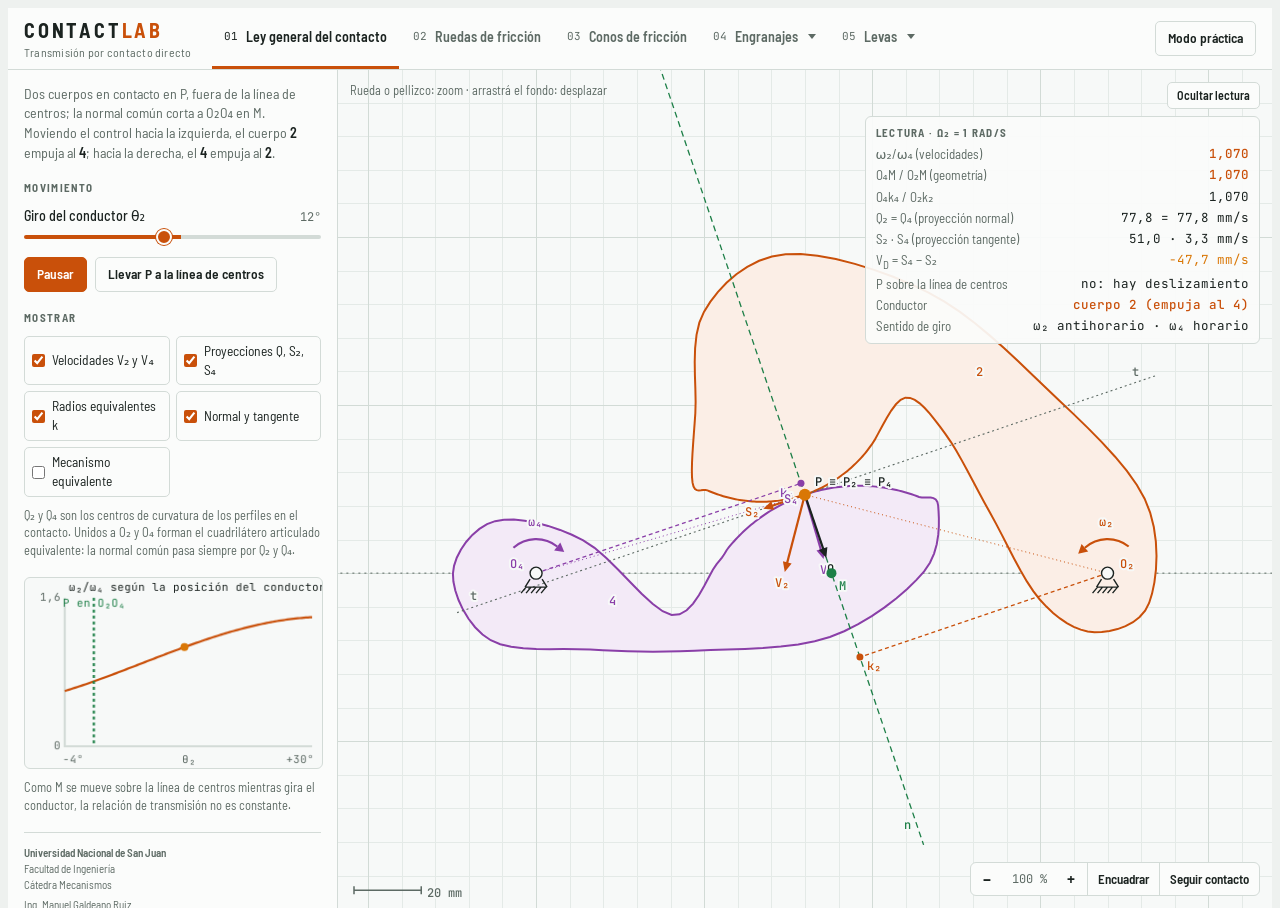
==== commit 4b52195c: "Add files via upload" ====
--- a/herramientas/contactlab.html
+++ b/herramientas/contactlab.html
@@ -330,6 +330,22 @@
         <div class="sec">
           <canvas id="cnchart" class="pchart" aria-label="Velocidad de los puntos de la generatriz común según su distancia al vértice"></canvas>
           <p class="cap">Las velocidades son perpendiculares al plano del dibujo. Con vértices coincidentes, v₂ y v₃ son la misma recta que nace en D: rodadura pura en toda la faja.</p>
+        </div>
+        <div class="sec">
+          <h3>Cargas</h3>
+          <div class="field"><label for="cnmu">Coeficiente de rozamiento μ</label><output id="o-cnmu"></output><input type="range" id="cnmu" min="0.05" max="0.8" step="0.01" value="0.3"></div>
+          <div class="field"><label for="cnFa">Fuerza axial de apriete sobre el cono 2 · F<sub>a2</sub></label><output id="o-cnFa"></output><input type="range" id="cnFa" min="20" max="1500" step="10" value="300"></div>
+          <div class="field"><label for="cnT">Par resistente en el cono 3 · T₃</label><output id="o-cnT"></output><input type="range" id="cnT" min="0" max="40" step="0.5" value="5"></div>
+          <p class="cap">El apriete se da empujando el cono 2 a lo largo de su eje. La normal sobre la generatriz es N = F<sub>a2</sub> / sen β: con un semiángulo chico, poca fuerza axial produce mucha normal. El cono 3 reacciona con F<sub>a3</sub> = N·sen θ.</p>
+        </div>
+        <div class="sec">
+          <h3>Movimiento</h3>
+          <div class="row"><button class="btn primary" id="cnplay">Pausar</button></div>
+        </div>
+        <div class="sec">
+          <h3>Capacidad de transmisión</h3>
+          <canvas id="cnfchart" class="pchart" aria-label="Fuerza tangencial requerida frente al par resistente en los conos"></canvas>
+          <p class="cap">La recta es F<sub>t</sub> = T₃ / r₃, con r₃ el radio medio de la faja en el cono 3. Por encima de μ·N el cono 2 patina y el cono 3 se frena.</p>
         </div>
       </div>
 
@@ -1236,7 +1252,7 @@
    Interior: φ = β − θ,  tg θ = sen φ / (ω₃/ω₂ − cos φ)
    β: semiángulo del cono 2 (conductor) · θ: semiángulo del cono 3 (conducido)
    ====================================================================== */
-const CN={type:'ext', rel:2, phi:90, dv:0};
+const CN={type:'ext', rel:2, phi:90, dv:0, mu:.3, Fa:300, T:5, play:!reduced, ps2:0, ps3:0, t:0};
 const CN_R=150, CN_F=55;   // generatriz y ancho de la faja de contacto [mm]
 function cnGeom(){
   const phi=CN.phi*DEG, r32=1/CN.rel, ext=CN.type==='ext';
@@ -1244,7 +1260,11 @@
   const ok= den>1e-6;
   const th= ok ? Math.atan(Math.sin(phi)/den) : Math.PI/2;
   const be= ext ? phi-th : phi+th;
-  return {phi,th,be,ok:ok&&be>0&&be<Math.PI/2+1e-9,ext};
+  const okk=ok&&be>0&&be<Math.PI/2+1e-9;
+  // cargas: N sobre la generatriz a partir del apriete axial del cono 2; radio medio de la faja en el cono 3
+  const sM=CN_R-CN_F/2, N=okk?CN.Fa/Math.max(Math.sin(be),1e-3):0, cap=CN.mu*N, Fa3=N*Math.sin(th);
+  const r3m=Math.max(1e-3,(sM-CN.dv)*Math.sin(th)), r2m=sM*Math.sin(be), Ft=CN.T/(r3m/1000), slip=okk&&Ft>cap;
+  return {phi,th,be,ok:okk,ext,N,cap,Fa3,r3m,r2m,Ft,slip};
 }
 function drawCono(){
   const g=cnGeom(), gd=Math.PI/2, D=V(0,0), u=ue(gd), dv=CN.dv;
@@ -1255,7 +1275,8 @@
   const T2=tri(D,a2,g.be,R), T3=tri(D3,a3,g.th,R-dv);
   [...T2,...T3].forEach(p=>pts.push(p));
   const xs=pts.map(p=>p.x), ys=pts.map(p=>p.y);
-  fit(Math.min(...xs)-60,Math.min(...ys)-70,Math.max(...xs)+60,Math.max(...ys)+40,add(D,mul(u,R-CN_F/2))); clear(); grid();
+  const ro=$('#readout'), rw=(W>900&&ro&&ro.offsetParent&&getComputedStyle(ro).display!=='none')?ro.offsetWidth+28:0;
+  fit(Math.min(...xs)-60,Math.min(...ys)-70,Math.max(...xs)+60,Math.max(...ys)+40,add(D,mul(u,R-CN_F/2)),rw?{x:0,y:0,w:W-rw,h:H}:null); clear(); grid();
   if(!g.ok){ label(g.ext?'Con estos datos no existe el par de conos: probá otra relación o ángulo.':'Contacto interior: hace falta β = φ + θ < 90°. Achicá el ángulo entre ejes.',V(W/2,H/2),C.warn,'center',true); cnReadout(g,null); return; }
   const cone=(T,ax,len,Ap,fill,col,lab)=>{
     ctx.save(); ctx.globalAlpha=.35; ctx.beginPath(); T.forEach((p,i)=>{const q=S(p); i?ctx.lineTo(q.x,q.y):ctx.moveTo(q.x,q.y);}); ctx.closePath(); ctx.fillStyle=fill; ctx.fill(); ctx.restore();
@@ -1263,6 +1284,13 @@
     line(Ap,add(Ap,mul(ue(ax),len*1.12)),col,1,[8,3,2,3]); label(lab,add(Ap,mul(ue(ax),len*1.16)),col,'center');
   };
   cone(T2,a2,R,D,C.b1f,C.b1,'eje 2'); cone(T3,a3,R-dv,D3,C.b2f,C.b2,'eje 3');
+  // generatrices que giran con cada cono (proyección de la superficie sobre el plano del dibujo)
+  const rulings=(Ap,ax,ha,len,ps,col)=>{ const L=len*Math.cos(ha), Rb=len*Math.sin(ha), c0=add(Ap,mul(ue(ax),L)), nrm=ue(ax+Math.PI/2);
+    for(let k=0;k<10;k++){ const a=ps+k*2*Math.PI/10, front=Math.sin(a)>0, e=add(c0,mul(nrm,Rb*Math.cos(a)));
+      ctx.save(); ctx.globalAlpha=front?.75:.22; line(Ap,e,col,front?1.4:1,front?null:[3,4]); ctx.restore(); }
+    // marca solidaria (para ver si gira)
+    const am=ps, e=add(c0,mul(nrm,Rb*Math.cos(am))); if(Math.sin(am)>0){ line(add(Ap,mul(sub(e,Ap),.55)),e,C.ink,3); } };
+  rulings(D,a2,g.be,R,CN.ps2,C.b1); rulings(D3,a3,g.th,R-dv,CN.ps3,C.b2);
   // faja de contacto sobre la generatriz común
   ctx.save(); ctx.globalAlpha=.35; line(add(D,mul(u,R-CN_F)),add(D,mul(u,R)),C.hot,8); ctx.restore();
   // ángulos
@@ -1279,14 +1307,27 @@
   // diagrama de velocidades sobre la faja (perpendicular a la generatriz)
   const w2=1, w3=w2/CN.rel, sM=R-CN_F/2;
   const w3e= dv ? w2*sM*Math.sin(g.be)/((sM-dv)*Math.sin(g.th)) : w3;  // con vértices separados: rueda sin deslizar sólo en el medio
-  const v2=s=>w2*s*Math.sin(g.be), v3=s=>w3e*(s-dv)*Math.sin(g.th);
-  drawCnChart(v2,v3,dv,R);
+  const v2=s=>w2*s*Math.sin(g.be), v3=s=>(g.slip?0:w3e)*(s-dv)*Math.sin(g.th);
+  drawCnChart(v2,v3,dv,R,g.slip);
   dotp(D,4,C.ink); label('D',D,C.ink,'right',false,-8,-6);
   if(dv){ dotp(D3,4,C.b2); label('vértice 3',D3,C.b2,'left',false,8,0); }
+  // fuerzas: N sobre el cono 3 (normal a la generatriz, en el plano), apriete axial del cono 2 y reacción axial del cono 3, F_t perpendicular al plano
+  const Km=add(D,mul(u,sM)), Kp=S(Km), nN=Math.min(80,22+g.N/25), nA=Math.min(70,18+CN.Fa/25), nA3=Math.min(70,18+g.Fa3/25);
+  arrow(Km,V(g.ext?nN:-nN,0),C.ink,'N');   // sobre el cono 3 (en interior el cono 2 es el hueco y el 3 va adentro)
+  const tipArrow=(P,dw,len,col,t)=>arrow(sub(P,mul(dw,len/view.s)),V(dw.x*len,dw.y*len),col,t);
+  const b2=add(D,mul(ue(a2),R*Math.cos(g.be)*1.04));
+  if(g.ext) tipArrow(b2,ue(a2+Math.PI),nA,C.b1,'Fₐ₂'); else { const dw=ue(a2); arrow(b2,V(dw.x*nA,dw.y*nA),C.b1,'Fₐ₂'); }
+  const b3=add(D3,mul(ue(a3),(R-dv)*Math.cos(g.th)*1.04));
+  tipArrow(b3,ue(a3+Math.PI),nA3,C.b2,'Fₐ₃');
+  const col=g.slip?C.warn:C.hot; ctx.save(); ctx.strokeStyle=col; ctx.fillStyle=col; ctx.lineWidth=2; ctx.beginPath(); ctx.arc(Kp.x,Kp.y,9,0,7); ctx.stroke(); ctx.beginPath(); ctx.arc(Kp.x,Kp.y,3,0,7); ctx.fill(); ctx.restore();
+  label('Fₜ ⊥ al plano',Km,col,'right',false,-14,-14);
+  if(g.slip){ CN.t+=1; ctx.save(); ctx.strokeStyle=C.warn; ctx.lineWidth=2; for(let k=0;k<6;k++){const a=k*Math.PI/3+CN.t*.3; ctx.beginPath(); ctx.moveTo(Kp.x+Math.cos(a)*13,Kp.y+Math.sin(a)*13); ctx.lineTo(Kp.x+Math.cos(a)*21,Kp.y+Math.sin(a)*21); ctx.stroke();} ctx.restore();
+    label('PATINA: el cono 3 se frena',V(16,104),C.warn,'left',true,0,0,13); }
+  drawCnCap(g);
   cnReadout(g,{v2,v3,w3e,sM,dv});
 }
 const cnc=$('#cnchart'), cnx=cnc.getContext('2d');
-function drawCnChart(v2,v3,dv,R){ // velocidad tangencial de los puntos de la generatriz común, según su distancia a D
+function drawCnChart(v2,v3,dvG,R,slip){ const dv=dvG||(slip?1e-9:0); // velocidad tangencial de los puntos de la generatriz común, según su distancia a D
   const r=cnc.getBoundingClientRect(); if(!r.width) return; const d=DPR;
   if(cnc.width!==Math.round(r.width*d)){cnc.width=Math.round(r.width*d);cnc.height=Math.round(r.height*d);}
   cnx.setTransform(d,0,0,d,0,0); cnx.clearRect(0,0,r.width,r.height);
@@ -1301,11 +1342,33 @@
   cnx.lineWidth=dv?2.4:1.4; cnx.setLineDash(dv?[]:[5,4]); cnx.strokeStyle=C.b2; cnx.beginPath(); cnx.moveTo(X(dv),Y(0)); cnx.lineTo(X(R),Y(v3(R))); cnx.stroke(); cnx.setLineDash([]);
   cnx.fillStyle=C.ink; cnx.textAlign='left'; cnx.fillText('Velocidad sobre la generatriz común',pl+2,pt-12);
   if(dv){ cnx.fillStyle=C.b1; cnx.fillText('v₂ = ω₂·r₂',X(R*0.12),Y(v2(R*0.12))-14);
-    cnx.fillStyle=C.b2; cnx.fillText('v₃ = ω₃·r₃',X(R*0.4),Y(v3(R*0.4))+14); }
+    if(!slip){ cnx.fillStyle=C.b2; cnx.fillText('v₃ = ω₃·r₃',X(R*0.4),Y(v3(R*0.4))+14); } }
   else { cnx.fillStyle=C.ink; cnx.fillText('v₂ = v₃ en todos los puntos',X(R*0.05),Y(v2(R*0.3))-16); }
+  if(slip){ cnx.fillStyle=C.warn; cnx.textAlign='left'; cnx.fillText('patina: v₃ = 0',pl+6,pt+8); }
   cnx.fillStyle=C.muted; cnx.textAlign='center'; cnx.fillText('D',X(0),h-10); cnx.fillText('distancia a D →',(pl+w-pr)/2,h-10); cnx.fillText('faja',X(R-CN_F/2),pt+8);
   if(dv){ cnx.fillStyle=C.warn; cnx.fillText('V_D',X(R-CN_F/2),Y((v2(R)+v3(R))/2)-2); }
 }
+/* capacidad de transmisión de los conos (misma lectura que en ruedas de fricción) */
+const cnf=$('#cnfchart'), cnfx=cnf.getContext('2d');
+function drawCnCap(g){
+  const r=cnf.getBoundingClientRect(); if(!r.width) return; const d=DPR;
+  if(cnf.width!==Math.round(r.width*d)){cnf.width=Math.round(r.width*d);cnf.height=Math.round(r.height*d);}
+  const fx=cnfx; fx.setTransform(d,0,0,d,0,0); fx.clearRect(0,0,r.width,r.height);
+  const w=r.width,h=r.height,pl=44,pr=10,pt=14,pb=26, Tmax=40, Fmax=Math.max(400, g.cap*1.3, Math.min(g.Ft*1.15,4000));
+  const X=T=>pl+(w-pl-pr)*T/Tmax, Y=F=>h-pb-(h-pb-pt)*Math.min(F,Fmax)/Fmax;
+  fx.font='11px '+FM(); fx.textBaseline='middle';
+  fx.strokeStyle=C.line; fx.lineWidth=1; fx.beginPath(); fx.moveTo(pl,pt); fx.lineTo(pl,h-pb); fx.lineTo(w-pr,h-pb); fx.stroke();
+  fx.fillStyle=C.warn; fx.globalAlpha=.1; fx.fillRect(pl,pt,w-pl-pr,Y(g.cap)-pt); fx.globalAlpha=1;
+  fx.strokeStyle=C.warn; fx.setLineDash([5,3]); fx.beginPath(); fx.moveTo(pl,Y(g.cap)); fx.lineTo(w-pr,Y(g.cap)); fx.stroke(); fx.setLineDash([]);
+  fx.fillStyle=C.warn; fx.textAlign='right'; fx.fillText('μ·N',w-pr-2,Y(g.cap)-8);
+  const r3=g.r3m/1000; fx.strokeStyle=C.b2; fx.lineWidth=2.2; fx.beginPath(); fx.moveTo(X(0),Y(0)); const Tend=Math.min(Tmax,Fmax*r3); fx.lineTo(X(Tend),Y(Tend/r3)); fx.stroke();
+  fx.fillStyle=g.slip?C.warn:C.hot; fx.beginPath(); fx.arc(X(CN.T),Y(g.Ft),4.5,0,2*Math.PI); fx.fill();
+  fx.fillStyle=C.muted; fx.textAlign='center'; fx.fillText('T₃ [N·m]',(pl+w-pr)/2,h-8); fx.fillText('0',pl,h-pb+10); fx.fillText('40',X(40)-6,h-pb+10);
+  fx.textAlign='right'; fx.fillText(fmt(Fmax,0),pl-4,pt+2); fx.fillText('0',pl-4,h-pb); fx.save(); fx.translate(10,(pt+h-pb)/2); fx.rotate(-Math.PI/2); fx.textAlign='center'; fx.fillText('Fₜ [N]',0,0); fx.restore();
+}
+function stepCn(dt){ const g=cnGeom(); if(!g.ok) return; const w2=0.8;
+  CN.ps2+=w2*dt;
+  if(!g.slip){ const sM=CN_R-CN_F/2, w3=CN.dv? w2*sM*Math.sin(g.be)/((sM-CN.dv)*Math.sin(g.th)) : w2/CN.rel; CN.ps3+=(g.ext?-1:1)*w3*dt; } }
 function cnReadout(g,v){
   const rows=[];
   if(!g.ok){ rows.push(['Estado','no hay solución con estos datos','warn']); }
@@ -1319,8 +1382,12 @@
       const rq=x=>(x-v.dv)*Math.sin(g.th)/(x*Math.sin(g.be));
       rows.push(['PC/PB en P · P′C′/P′B′ en P′', fmt(rq(R),3)+' · '+fmt(rq(s1),3)+(v.dv?'  (no es constante)':'  (constante)'), v.dv?'warn':'']);
       const vd1=v.v3(s1)-v.v2(s1), vd2=v.v3(R)-v.v2(R);
-      rows.push(['V<sub>D</sub> en los extremos de la faja', v.dv? fmt(vd1,1)+' · '+fmt(vd2,1)+' mm/s' : '0 · 0 (rodadura pura)', v.dv?'warn':'']);
+      rows.push(['V<sub>D</sub> en los extremos de la faja', g.slip?'desliza toda la faja':(v.dv? fmt(vd1,1)+' · '+fmt(vd2,1)+' mm/s' : '0 · 0 (rodadura pura)'), (v.dv||g.slip)?'warn':'']);
     }
+    rows.push(['N = Fₐ₂/sen β · Fₐ₃ = N·sen θ', fmt(g.N,0)+' · '+fmt(g.Fa3,0)+' N']);
+    rows.push(['Fₜ = T₃/r₃ · capacidad μ·N', fmt(g.Ft,0)+' · '+fmt(g.cap,0)+' N', g.slip?'warn':'']);
+    rows.push(['Seguridad al patinamiento', g.Ft<1e-6?'—':fmt(g.cap/g.Ft,2), g.slip?'warn':'']);
+    rows.push(['Estado', g.slip?'PATINA: se pierde la relación':(CN.dv?'rueda sin deslizar sólo en el medio de la faja':'rodadura pura'), g.slip?'warn':'']);
   }
   $('#readout').innerHTML='<div class="rt">Lectura · ω₂ = 1</div><dl>'+rows.map(r=>`<dt>${r[0]}</dt><dd class="${r[2]==='key'?'key':''}"${r[2]==='warn'?' style="color:var(--warn)"':''}>${r[1]}</dd>`).join('')+'</dl>';
 }
@@ -1328,12 +1395,16 @@
   $('#cn-ext').setAttribute('aria-pressed',CN.type==='ext'); $('#cn-int').setAttribute('aria-pressed',CN.type==='int');
   $('#o-cnrel').textContent=fmt(CN.rel,2); $('#cnrel').value=relTo(CN.rel);
   $('#o-cnphi').textContent=fmt(CN.phi,0)+'°'; $('#o-cndv').textContent=CN.dv?fmt(CN.dv,0)+' mm':'vértices coincidentes';
+  $('#o-cnmu').textContent=fmt(CN.mu,2); $('#o-cnFa').textContent=fmt(CN.Fa,0)+' N'; $('#o-cnT').textContent=fmt(CN.T,1)+' N·m';
+  $('#cnmu').value=CN.mu; $('#cnFa').value=CN.Fa; $('#cnT').value=CN.T; $('#cnplay').textContent=CN.play?'Pausar':'Animar';
 }
 $('#cn-ext').onclick=()=>{CN.type='ext'; syncCnUI(); requestDraw();};
 $('#cn-int').onclick=()=>{CN.type='int'; if(!cnGeom().ok){CN.phi=40; CN.rel=0.5;} syncCnUI(); requestDraw();};
 $('#cnrel').addEventListener('input',e=>{CN.rel=Math.round(relOf(+e.target.value)*100)/100; syncCnUI(); requestDraw();});
 $('#cnphi').addEventListener('input',e=>{CN.phi=+e.target.value; syncCnUI(); requestDraw();});
 $('#cndv').addEventListener('input',e=>{CN.dv=+e.target.value; syncCnUI(); requestDraw();});
+[['cnmu','mu'],['cnFa','Fa'],['cnT','T']].forEach(([id,k])=>$('#'+id).addEventListener('input',e=>{CN[k]=+e.target.value; syncCnUI(); requestDraw();}));
+$('#cnplay').onclick=()=>{CN.play=!CN.play; syncCnUI(); requestDraw();};
 
 /* ======================================================================
    MÓDULO 04 · ENGRANAJES
@@ -3287,7 +3358,7 @@
   if(!W||!H){last=0;return;}
   if(mod==='ley'){ if(LY.play&&!drag&&!pinch){stepLey(dt);anim=true;} drawLey(); }
   else if(mod==='inv'){ if(INV.play&&!drag&&!pinch){stepInv(dt);anim=true;} drawInv(); }
-  else if(mod==='cono'){ drawCono(); }
+  else if(mod==='cono'){ if(CN.play){stepCn(dt);anim=true;} drawCono(); }
   else if(mod==='tren'){ if(TR.play&&!drag&&!pinch){stepTren(dt);anim=true;} drawTren(); }
   else if(mod==='fric'){ if(FR.play){stepFr(dt);anim=true;} drawFr(); }
   else if(mod==='gear' && GR.view==='tipos'){ if(TY.play&&!drag&&!pinch){TY.t+=dt;anim=true;} drawTypes(); }
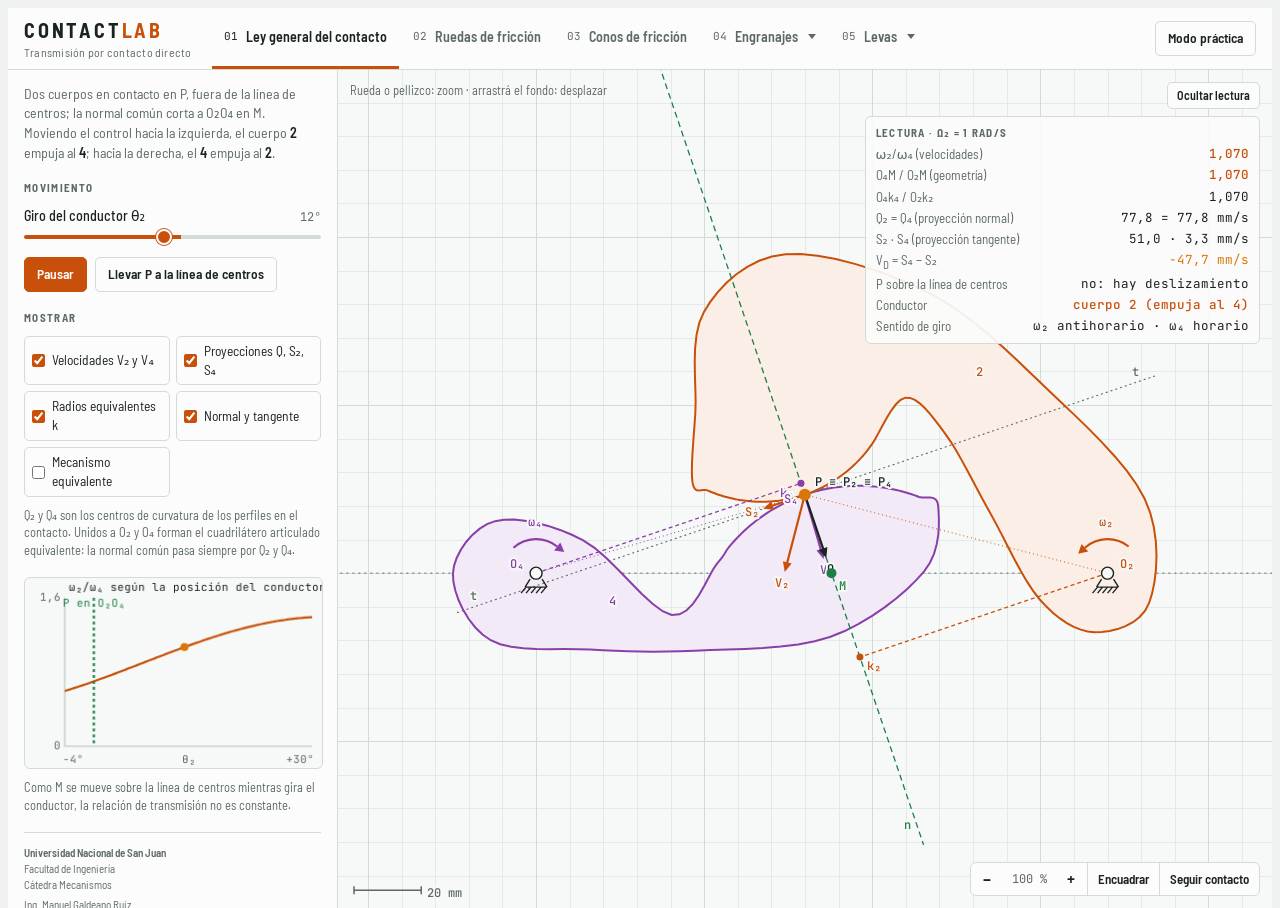
==== commit eef91443: "Add files via upload" ====
--- a/herramientas/contactlab.html
+++ b/herramientas/contactlab.html
@@ -583,6 +583,13 @@
           <h3>Movimiento</h3>
           <div class="field"><label for="trn">Velocidad de entrada</label><output id="o-trn"></output><input type="range" id="trn" min="10" max="3000" step="10" value="600"></div>
           <div class="row"><button class="btn primary" id="trplay">Pausar</button></div>
+        </div>
+        <div class="sec">
+          <h3>Cargas</h3>
+          <div class="field"><label for="trTs">Par resistente en la salida · T<sub>s</sub></label><output id="o-trTs"></output><input type="range" id="trTs" min="0" max="500" step="1" value="50"></div>
+          <div class="field"><label for="treta">Rendimiento de cada engrane · η</label><output id="o-treta"></output><input type="range" id="treta" min="0.9" max="1" step="0.005" value="0.98"></div>
+          <label class="chk"><input type="checkbox" id="trshow" checked>Pares y fuerzas en el dibujo</label>
+          <p class="cap">La potencia se conserva salvo las pérdidas: T<sub>e</sub>·ω<sub>e</sub>·η<sup>k</sup> = T<sub>s</sub>·ω<sub>s</sub>, con k la cantidad de engranes. Por eso T<sub>e</sub> = T<sub>s</sub>·|Rt| / η<sup>k</sup>: un tren reductor (|Rt| &lt; 1) necesita menos par en la entrada que el que entrega.</p>
         </div>
       </div>
 
@@ -1997,7 +2004,7 @@
    MÓDULO · TRENES DE ENGRANAJES (diap. 37–39)
    Rt = n_salida / n_entrada = producto de (−N impulsor / N impulsado) por cada par exterior
    ====================================================================== */
-const TR={type:'simple', cnt:3, N:[20,40,15,30,25], C:[20,40,15,30], n:600, th:0, play:!reduced, m:3};
+const TR={type:'simple', cnt:3, N:[20,40,15,30,25], C:[20,40,15,30], n:600, th:0, play:!reduced, m:3, Ts:50, eta:.98, show:true};
 const TR_COL=()=>[C.b1,C.b2,C.geo,C.hot,C.ink];
 function trMeshNext(thi,Ni,Nj,psi){ return psi+Math.PI-Math.PI/Nj-(thi-psi)*Ni/Nj; }   // fase de la rueda j que engrana con i
 function trLayout(){
@@ -2021,6 +2028,27 @@
   g.push({N:N5,r:m*N5/2,O:Cc,th:th5,plane:1,name:'N₅',shaft:2});
   return {g,Rt:(-N2/N3)*(-N4/N5),terms:[`(−${N2}/${N3})`,`(−${N4}/${N5})`],coax:hyp(Cc)<0.01,a1,a2};
 }
+/* cargas: se recorre el tren desde la salida hacia la entrada, sumando las pérdidas de cada engrane */
+function trLoads(L){
+  const g=L.g, simple=TR.type==='simple', nSh=simple?g.length:3, meshes=simple?g.slice(0,-1).map((q,k)=>[k,k+1]):[[0,1],[2,3]];
+  const wIn=TR.n*2*Math.PI/60, wSh=[]; // velocidad de cada eje [rad/s]
+  if(simple){ let w=wIn; g.forEach((q,k)=>{ if(k) w=w*g[k-1].N/q.N; wSh.push(w); }); }
+  else { const [N2,N3,N4,N5]=TR.C; wSh.push(wIn, wIn*N2/N3, wIn*N2/N3*N4/N5); }
+  const k=meshes.length, Pout=TR.Ts*wSh[nSh-1];
+  const down=sh=> simple ? (nSh-1-sh) : (2-sh);           // engranes aguas abajo de cada eje
+  const Tsh=wSh.map((w,sh)=>Pout/Math.pow(TR.eta,down(sh))/w);
+  // fuerza tangencial en cada engrane: par que recibe la rueda impulsada / su radio primitivo
+  // (en una rueda loca es el par equivalente P/ω: la fuerza en su primitiva es la misma que transmite)
+  const Ft=meshes.map(([a,b])=>Tsh[g[b].shaft]/(g[b].r/1000));
+  return {wSh,Tsh,Ft,k,Pout,Pin:Pout/Math.pow(TR.eta,k),Te:Tsh[0],etaT:Math.pow(TR.eta,k),meshes};
+}
+function trTorque(O,r,dir,col,txt){ // par aplicado: flecha curva abajo del eje
+  const P=S(O), R=(r+0.6*TR.m)*view.s+14, a0=0.75, a1=2.4, cw=dir>0;
+  ctx.save(); ctx.strokeStyle=col; ctx.fillStyle=col; ctx.lineWidth=3; ctx.beginPath(); ctx.arc(P.x,P.y,R,a0,a1); ctx.stroke();
+  const ae= cw? a1 : a0, tx=-Math.sin(ae)*(cw?1:-1), ty=Math.cos(ae)*(cw?1:-1), hx=P.x+R*Math.cos(ae), hy=P.y+R*Math.sin(ae);
+  ctx.beginPath(); ctx.moveTo(hx+tx*11,hy+ty*11); ctx.lineTo(hx-ty*6,hy+tx*6); ctx.lineTo(hx+ty*6,hy-tx*6); ctx.closePath(); ctx.fill(); ctx.restore();
+  label(txt,V(P.x,P.y+R+14),col,'center',true);
+}
 function trArrow(O,r,dir,col){ // flecha curva de sentido de giro
   const P=S(O), R=(r+0.6*TR.m)*view.s+10, a0=-2.4, a1=-1.2, cw=dir>0;
   ctx.save(); ctx.strokeStyle=col; ctx.fillStyle=col; ctx.lineWidth=2.4; ctx.beginPath(); ctx.arc(P.x,P.y,R,a0,a1); ctx.stroke();
@@ -2030,7 +2058,13 @@
 function drawTren(){
   const L=trLayout(), g=L.g, m=TR.m, cols=TR_COL();
   const xs=g.flatMap(q=>[q.O.x-q.r-2*m,q.O.x+q.r+2*m]), ys=g.flatMap(q=>[q.O.y-q.r-2*m,q.O.y+q.r+2*m]);
-  fit(Math.min(...xs),Math.min(...ys)-16,Math.max(...xs),Math.max(...ys)+16); clear(); grid();
+  // la lectura ocupa la esquina superior derecha: el dibujo va a su izquierda o debajo, donde quede más grande
+  const x0=Math.min(...xs), x1=Math.max(...xs), y0=Math.min(...ys)-16, y1=Math.max(...ys)+16+(TR.show&&TR.Ts>0?10*m:0);
+  const ro=$('#readout'), vis=W>900&&ro&&ro.offsetParent&&getComputedStyle(ro).display!=='none';
+  let RR=null; if(vis){ const rw=ro.offsetWidth+28, rh=ro.offsetTop+ro.offsetHeight+8, dx=x1-x0, dy=y1-y0;
+    const sL=Math.min((W-rw-32)/dx,(H-32)/dy), sB=Math.min((W-32)/dx,(H-rh-32)/dy), sF=Math.min((W-60)/dx,(H-60)/dy);
+    RR= sL>=sB ? {x:0,y:0,w:W-rw,h:H} : {x:0,y:rh,w:W,h:H-rh}; }
+  fit(x0,y0,x1,y1,null,RR); clear(); grid();
   const order=[...g].sort((a,b)=>a.plane-b.plane);
   for(const q of order){
     const k=g.indexOf(q), P=prof(q.N,m,20*DEG), col=cols[k%cols.length];
@@ -2043,9 +2077,19 @@
     label(q.name+' = '+q.N,add(q.O,V(0,q.plane? q.r*0.45 : -q.r*0.45)),col,'center'); dotp(q.O,3.5,C.ink); });
   if(TR.type!=='simple'){ label('entrada',g[0].O,C.ink,'center',false,0,18); label('salida',g[3].O,C.ink,'center',false,0,L.coax?32:18); }
   else { label('entrada',g[0].O,C.ink,'center',false,0,18); label('salida',g[g.length-1].O,C.ink,'center',false,0,18); }
-  trReadout(L);
-}
-function trReadout(L){
+  const LD=trLoads(L);
+  if(TR.show && TR.Ts>0){
+    const last=g.length-1, rmax=sh=>Math.max(...g.filter(o=>o.shaft===sh).map(o=>o.r));
+    trTorque(g[0].O,rmax(g[0].shaft),sign[0],C.ink,'Tₑ = '+fmt(LD.Te,1)+' N·m (motor)');
+    trTorque(g[last].O,rmax(g[last].shaft),-sign[last],C.warn,'Tₛ = '+fmt(TR.Ts,0)+' N·m (resistente)');
+    // fuerza tangencial en cada engrane, sobre el punto primitivo de contacto
+    LD.meshes.forEach(([a,b],j)=>{ const qa=g[a], qb=g[b], d=sub(qb.O,qa.O), u=mul(d,1/(hyp(d)||1)), P=add(qa.O,mul(u,qa.r));
+      // fuerza de la impulsora sobre la impulsada: en el sentido de giro de la impulsada en el punto de contacto
+      const len=Math.min(70,16+LD.Ft[j]/Math.max(...LD.Ft)*54); arrow(P,mul(V(u.y,-u.x),sign[b]*len),C.hot,'Fₜ = '+fmt(LD.Ft[j],0)+' N'); dotp(P,3.5,C.hot); });
+  }
+  trReadout(L,LD);
+}
+function trReadout(L,LD){
   const nOut=TR.n*L.Rt, rows=[
     ['Rt = n salida / n entrada', L.terms.join('·')+' = '+(L.Rt>0?'+':'−')+fmt(Math.abs(L.Rt),3),'key'],
     ['Sentido de la salida', L.Rt>0?'igual al de la entrada':'contrario al de la entrada'],
@@ -2059,6 +2103,15 @@
     rows.push(['Producto impulsoras / impulsadas', `${N2}·${N4} / ${N3}·${N5}`]);
     if(TR.type==='rev') rows.push(['Coaxialidad: N₂ + N₃ = N₄ + N₅', `${N2+N3} ${N2+N3===N4+N5?'=':'≠'} ${N4+N5}`, N2+N3===N4+N5?'':'warn']);
   }
+  if(LD && TR.Ts>0){
+    rows.push(['Par resistente en la salida Tₛ', fmt(TR.Ts,1)+' N·m']);
+    rows.push([`Rendimiento total η<sup>${LD.k}</sup>`, fmt(LD.etaT,3)]);
+    rows.push(['Tₑ = Tₛ·|Rt| / η<sup>'+LD.k+'</sup>', fmt(LD.Te,2)+' N·m','key']);
+    rows.push(['Potencia entrada · salida', fmt(LD.Pin/1000,2)+' · '+fmt(LD.Pout/1000,2)+' kW']);
+    if(TR.type!=='simple') rows.push(['Par en el eje intermedio', fmt(LD.Tsh[1],2)+' N·m']);
+    else if(L.g.length>2) rows.push(['Ruedas locas', 'no cambian el par de entrada: sólo suman pérdidas']);
+    rows.push(['Fₜ en los dientes', LD.Ft.map(f=>fmt(f,0)).join(' · ')+' N']);
+  }
   $('#readout').innerHTML='<div class="rt">Lectura · m = '+fmt(TR.m,0)+' mm</div><dl>'+rows.map(r=>`<dt>${r[0]}</dt><dd class="${r[2]==='key'?'key':''}"${r[2]==='warn'?' style="color:var(--warn)"':''}>${r[1]}</dd>`).join('')+'</dl>';
 }
 function stepTren(dt){ const N0= TR.type==='simple'?TR.N[0]:TR.C[0]; TR.th+= (2*Math.PI/N0)/1.6*dt*Math.min(2,TR.n/600); }
@@ -2070,6 +2123,7 @@
   for(let k=0;k<4;k++){ $('#trC'+k).value=TR.C[k]; $('#o-trC'+k).textContent=String(TR.C[k]); }
   $('#trfix').hidden= TR.type!=='rev';
   $('#o-trn').textContent=fmt(TR.n,0)+' rpm'; $('#trplay').textContent=TR.play?'Pausar':'Animar';
+  $('#o-trTs').textContent=fmt(TR.Ts,0)+' N·m'; $('#trTs').value=TR.Ts; $('#o-treta').textContent=fmt(TR.eta,3); $('#treta').value=TR.eta; $('#trshow').checked=TR.show;
 }
 ['simple','nrev','rev'].forEach(t=>$('#tr-'+t).onclick=()=>{TR.type=t; if(t==='rev'){ trFix(); } resetView(); syncTrUI(); requestDraw();});
 function trFix(){ const [N2,N3,N4]=TR.C; const n5=N2+N3-N4; if(n5>=10) TR.C[3]=n5; else { TR.C[2]=Math.max(10,Math.round((N2+N3)/3)); TR.C[3]=N2+N3-TR.C[2]; } }
@@ -2079,6 +2133,9 @@
 for(let k=0;k<4;k++) $('#trC'+k).addEventListener('input',e=>{TR.C[k]=+e.target.value; syncTrUI(); requestDraw();});
 $('#trn').addEventListener('input',e=>{TR.n=+e.target.value; syncTrUI(); requestDraw();});
 $('#trplay').onclick=()=>{TR.play=!TR.play; syncTrUI(); requestDraw();};
+$('#trTs').addEventListener('input',e=>{TR.Ts=+e.target.value; syncTrUI(); requestDraw();});
+$('#treta').addEventListener('input',e=>{TR.eta=+e.target.value; syncTrUI(); requestDraw();});
+$('#trshow').addEventListener('change',e=>{TR.show=e.target.checked; requestDraw();});
 
 /* ======================================================================
    MODO PRÁCTICA Y LECTURA PLEGABLE
